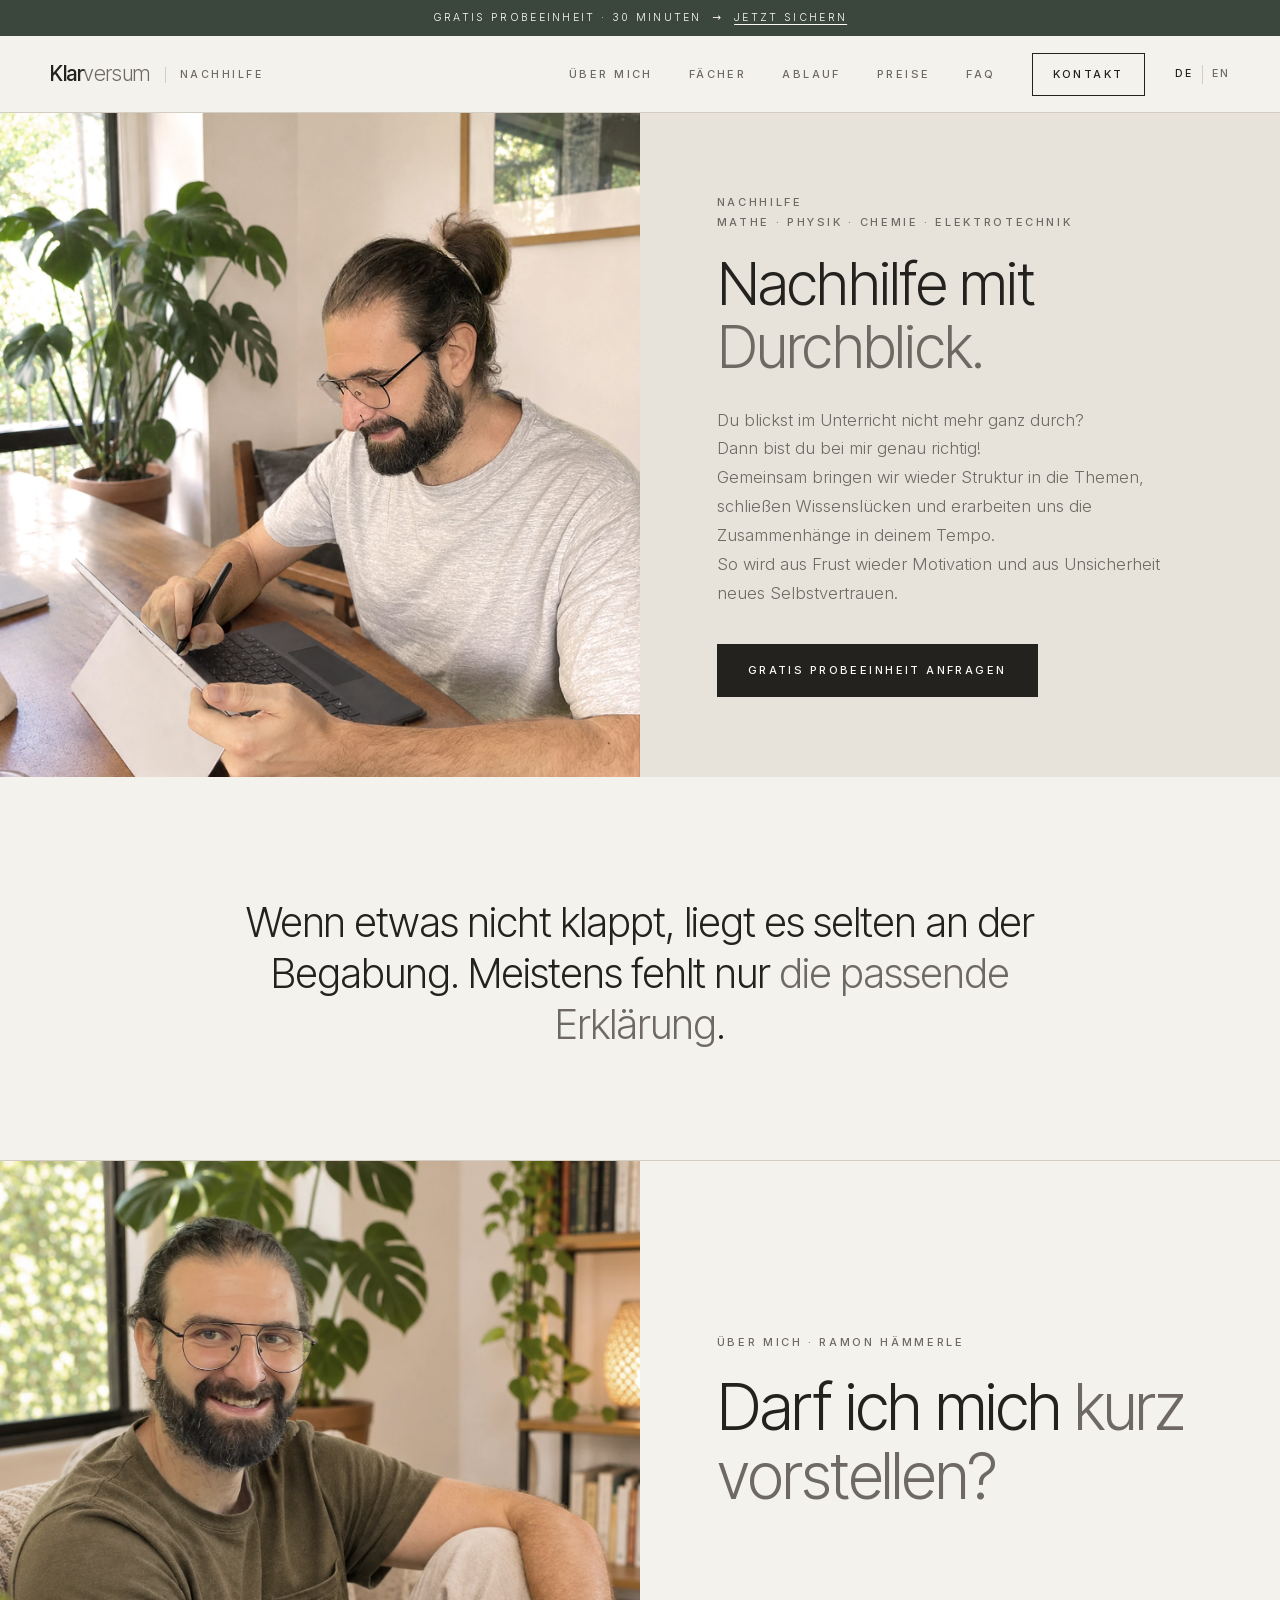
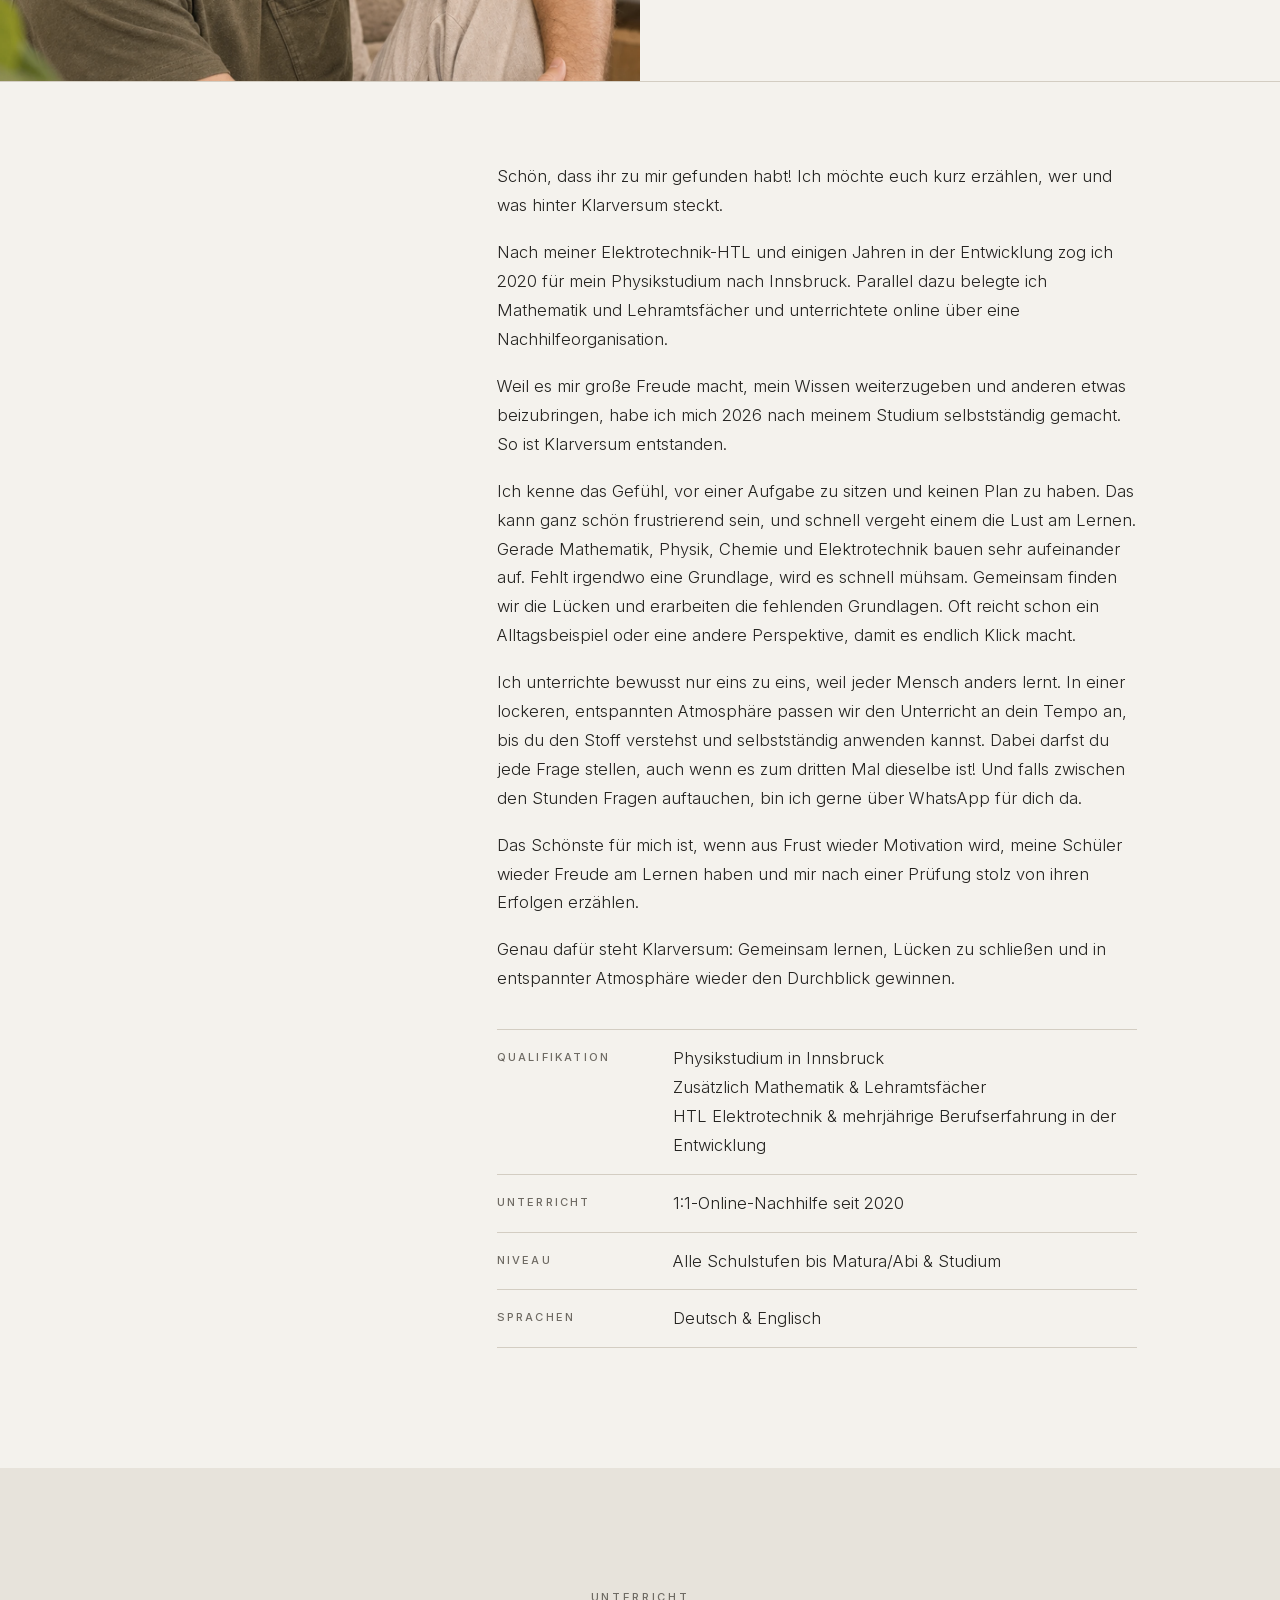
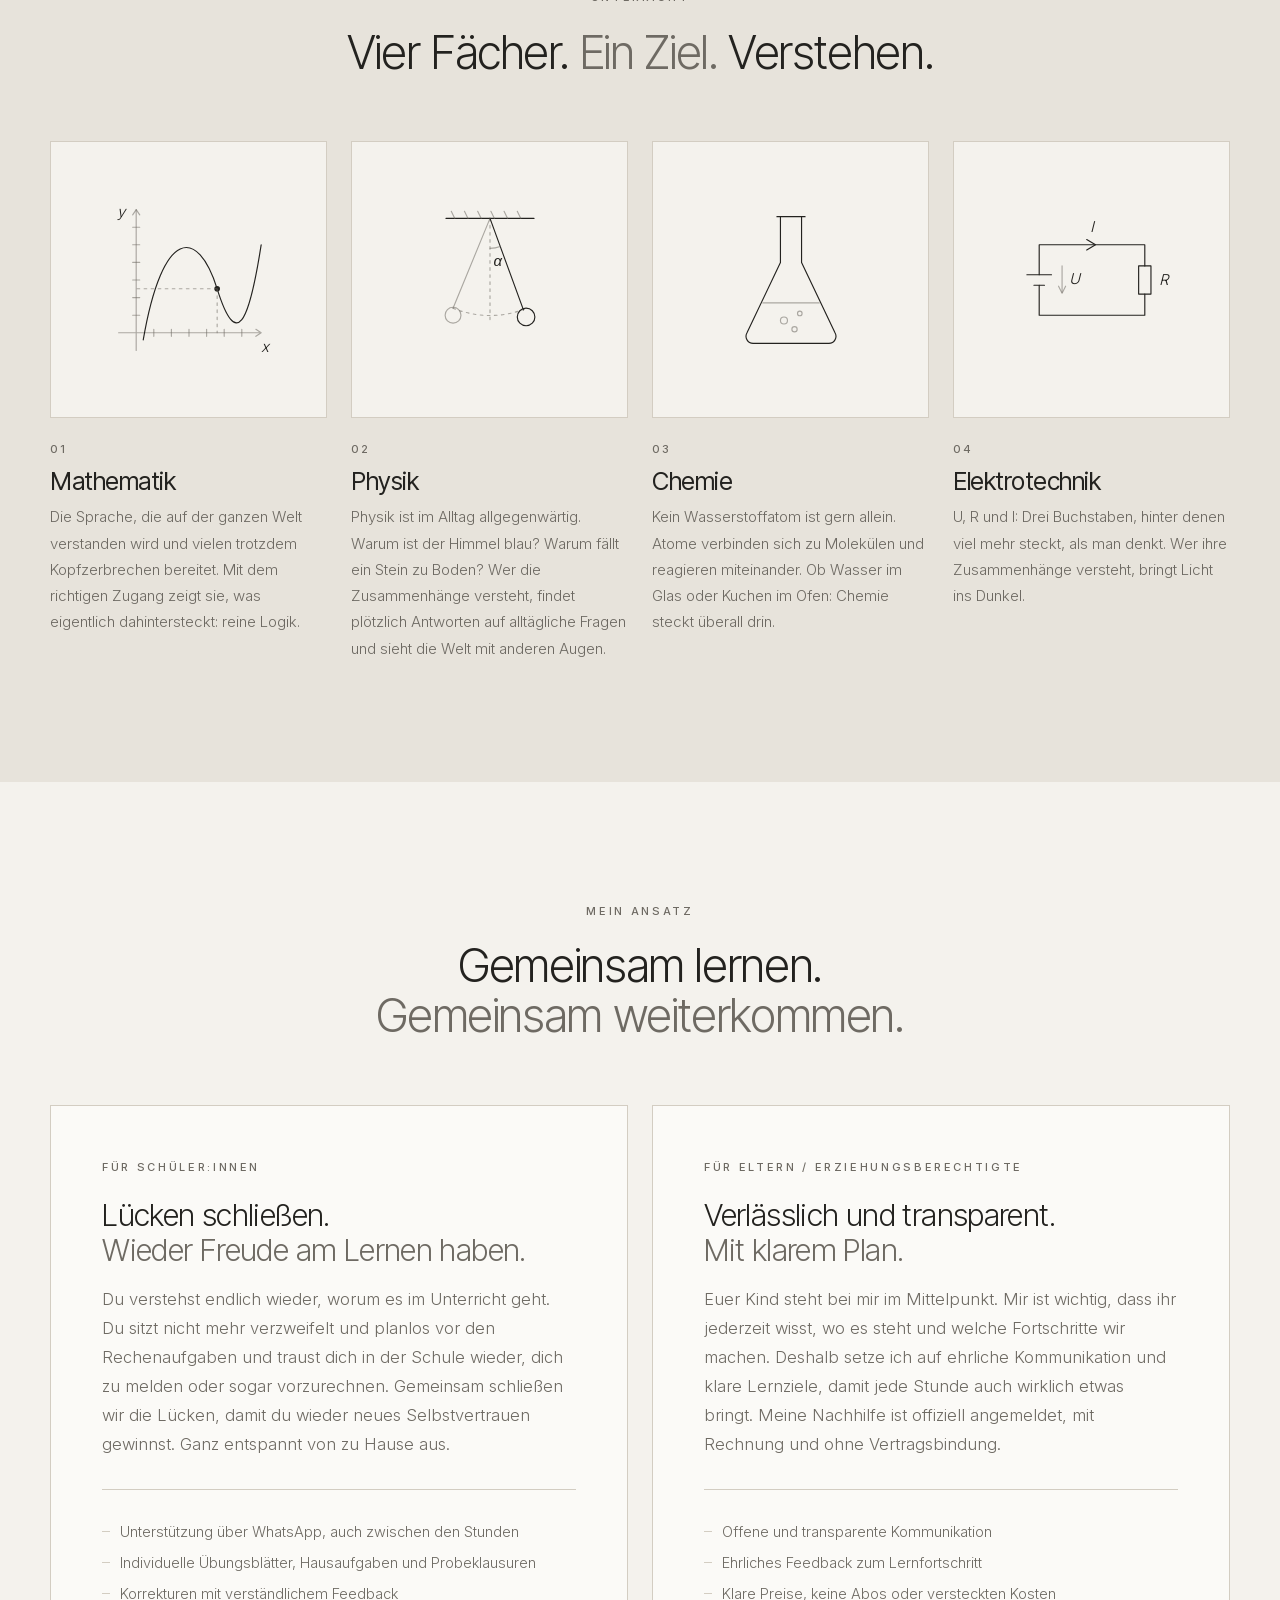
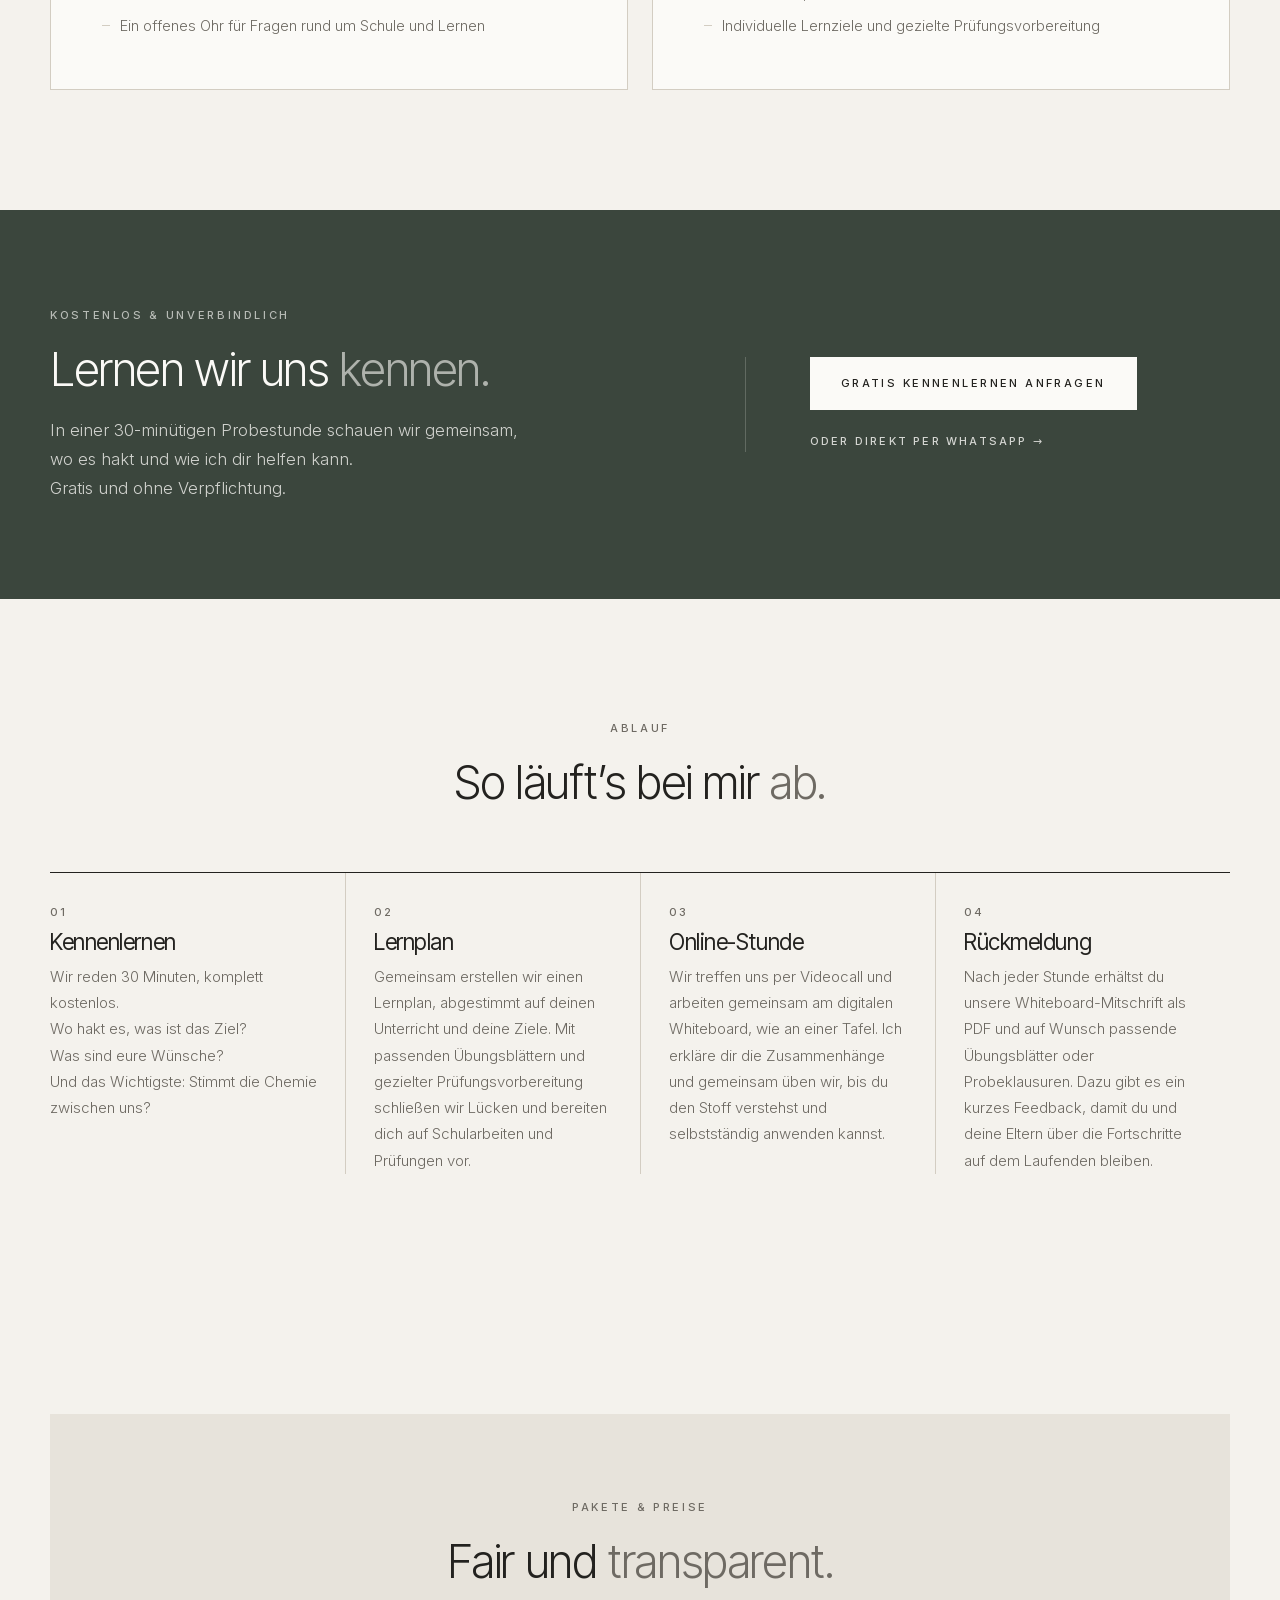
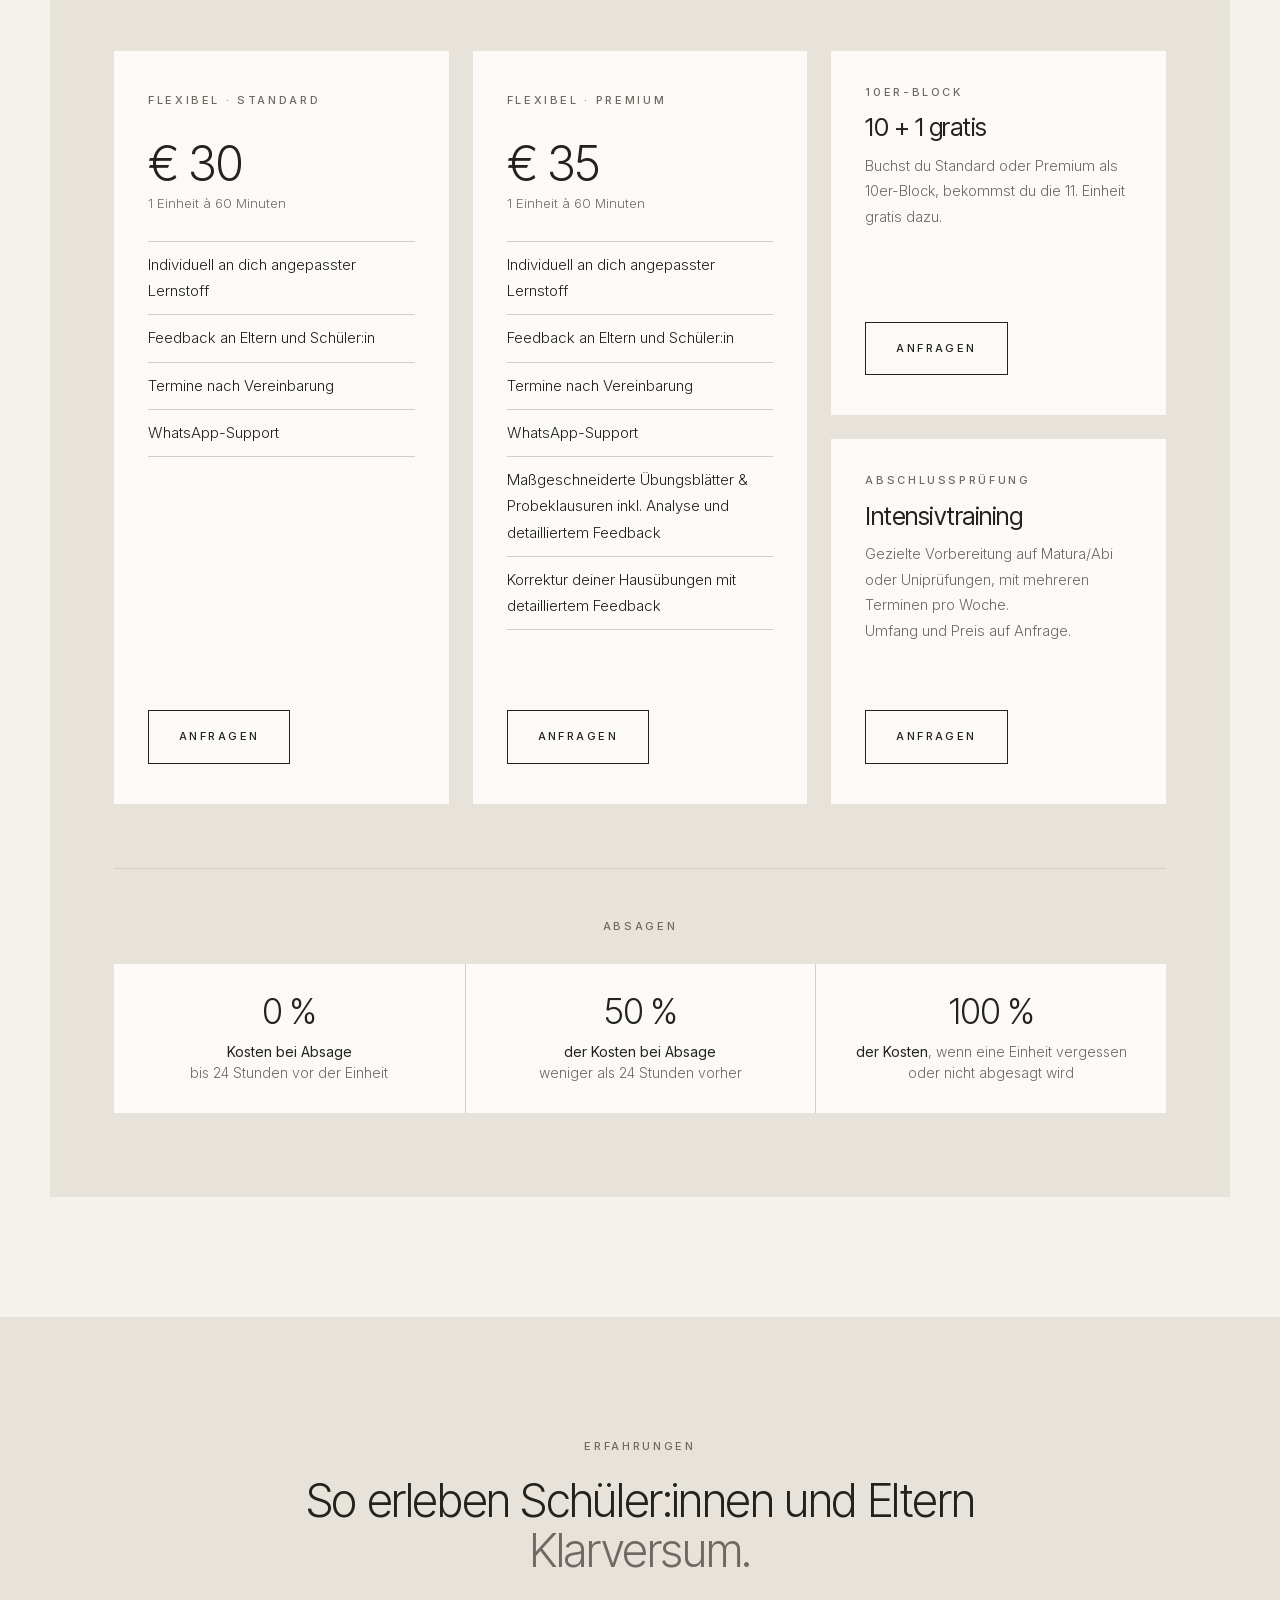
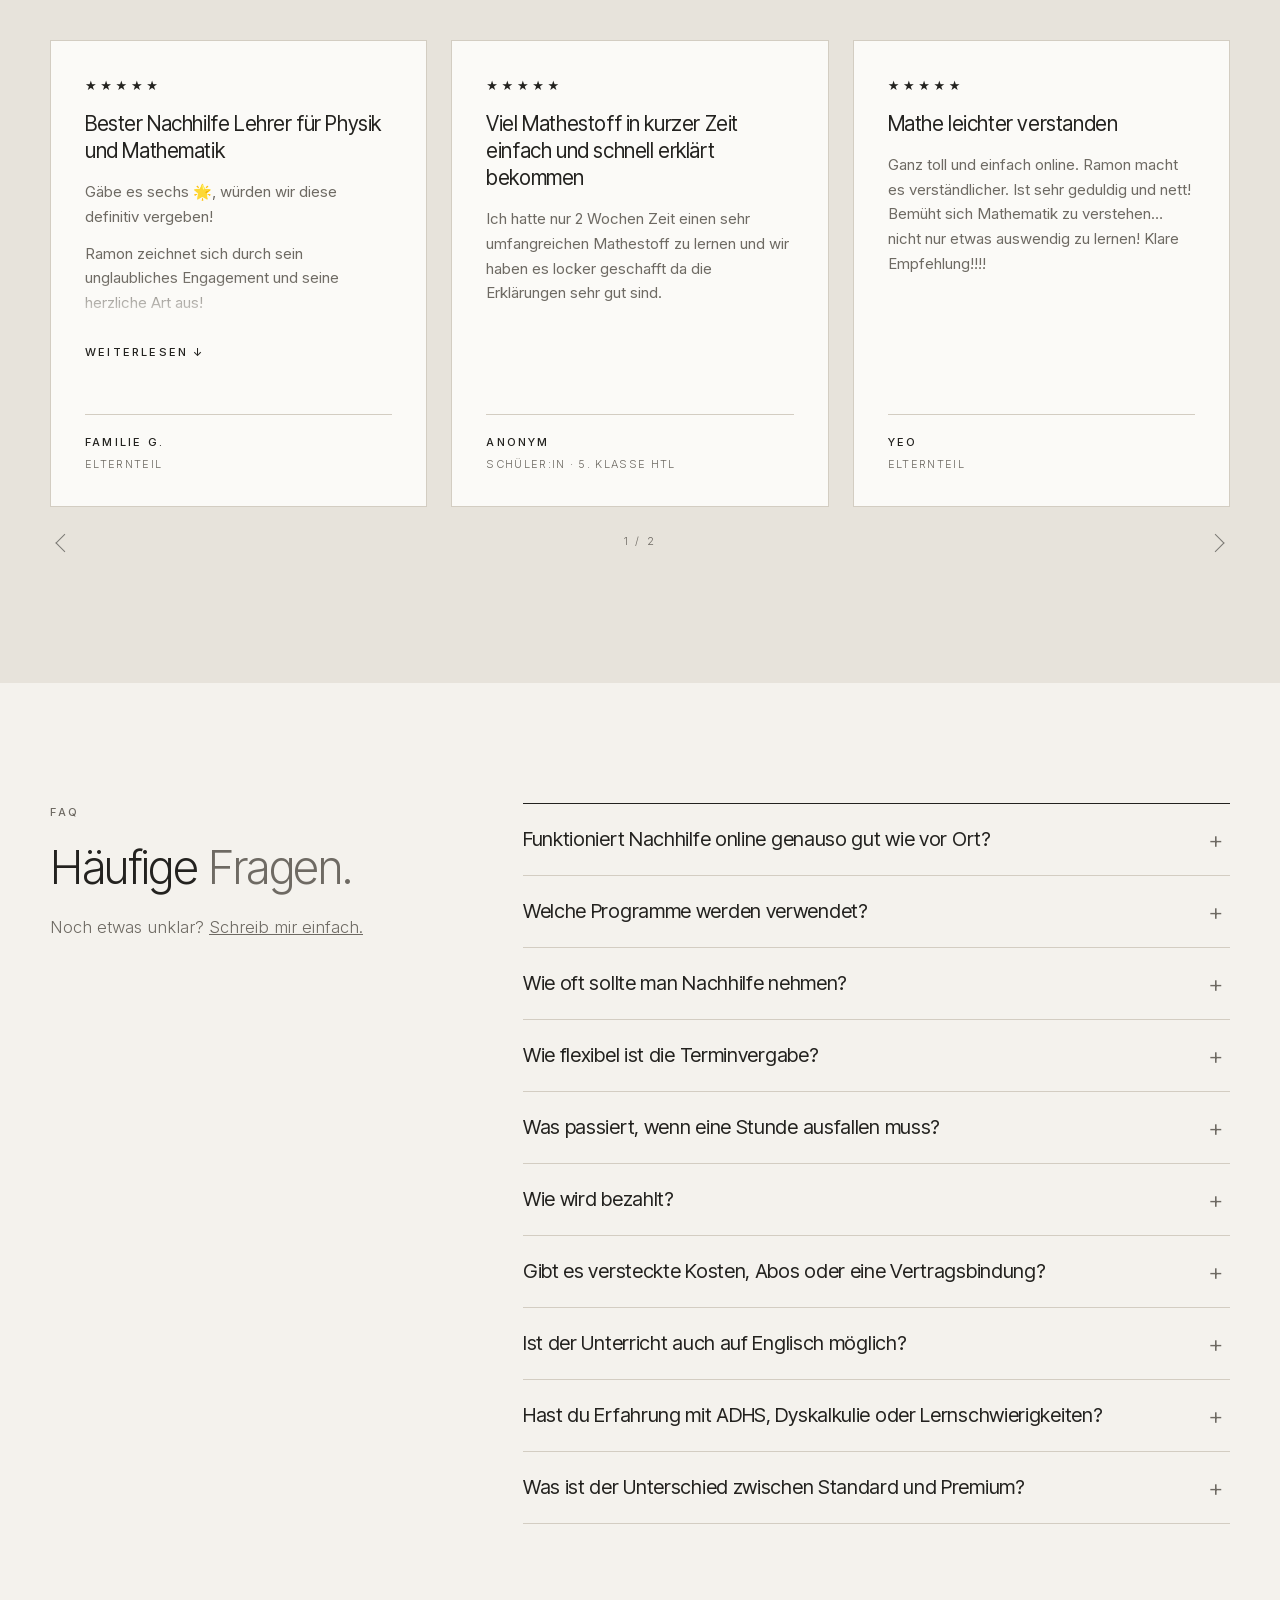
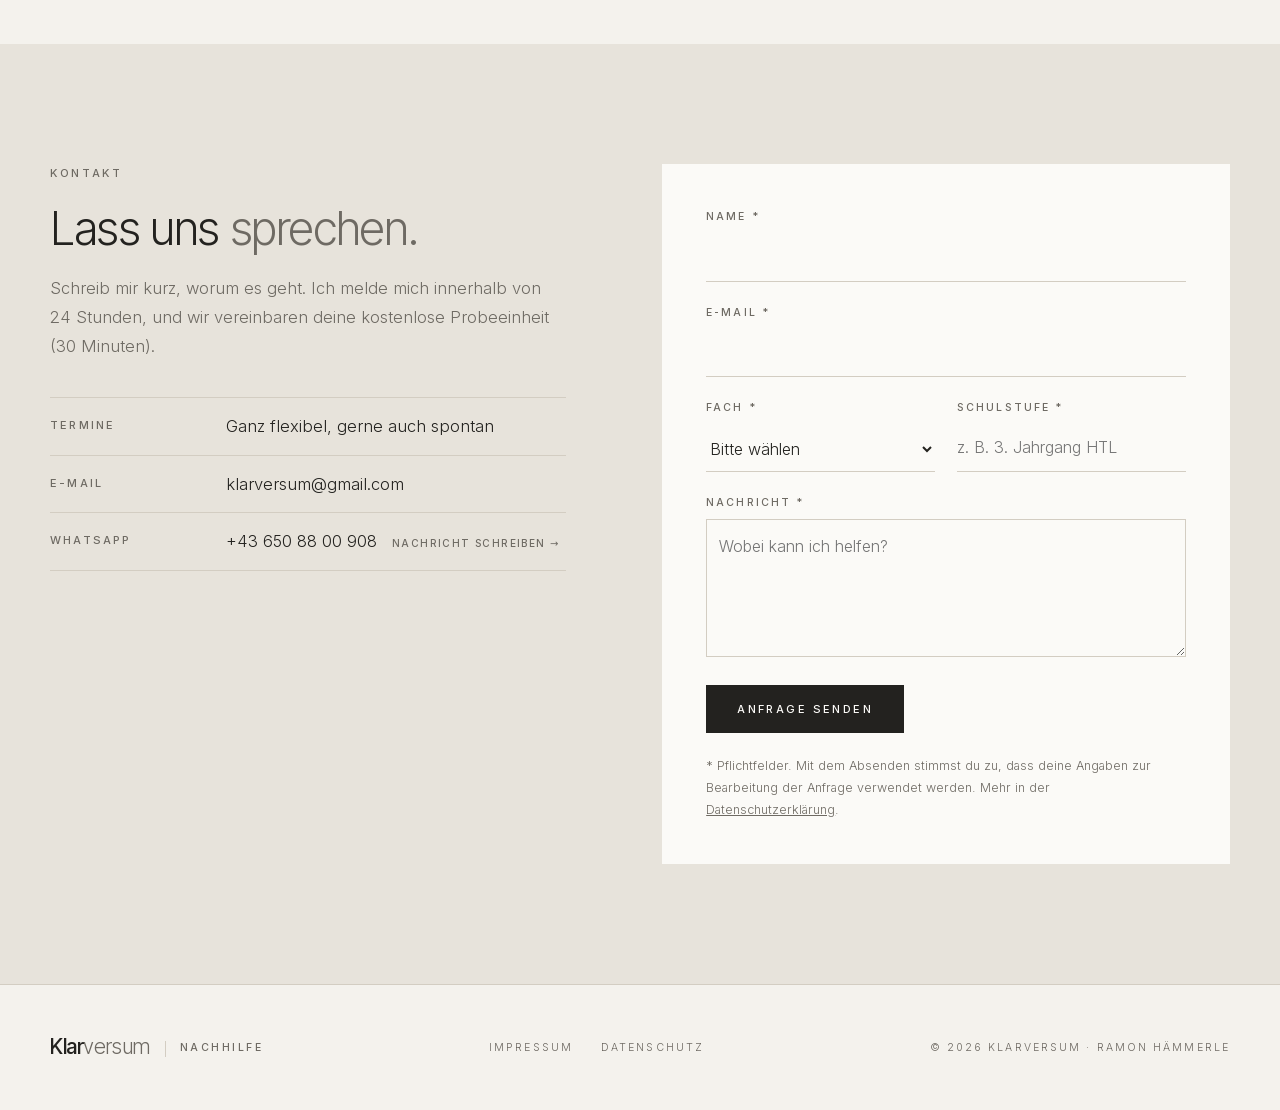
==== index.html @ 36d6b8de "Klarversum Website – erste Veröffentlichung Co-Authored-By: Claude Opus 5.5 <noreply@anthropic.com>" ====
<!doctype html>
<html lang="de">
<head>
<meta charset="utf-8">
<meta name="viewport" content="width=device-width, initial-scale=1">
<title>Klarversum · Nachhilfe mit Ramon Hämmerle</title>
<meta name="description" content="Klarversum – Nachhilfe in Mathematik, Physik, Chemie und Elektrotechnik mit Ramon Hämmerle. Online, auf Deutsch und Englisch. Kostenlose Probeeinheit.">
<link rel="alternate" hreflang="de" href="https://klarversum.at/">
<link rel="alternate" hreflang="en" href="https://klarversum.at/en.html">
<link rel="preload" href="fonts/inter-latin.woff2" as="font" type="font/woff2" crossorigin>
<link rel="stylesheet" href="style.css?v=42">
</head>
<body>


<a href="#kontakt" class="topbar">Gratis Probeeinheit · 30 Minuten &nbsp;→&nbsp; <span>Jetzt sichern</span></a>

<header class="site-header">
  <div class="wrap header-inner">
    <a href="#top" class="logo">Klar<em>versum</em><span class="logo-tag">Nachhilfe</span></a>
    <nav class="nav">
      <a href="#ueber-mich">Über mich</a>
      <a href="#faecher">Fächer</a>
      <a href="#ablauf">Ablauf</a>
      <a href="#preise">Preise</a>
      <a href="#faq">FAQ</a>
      <a href="#kontakt" class="btn btn-outline btn-small">Kontakt</a>
      <div class="lang lang-menu" aria-label="Sprache"><span aria-current="page">Deutsch</span><a href="en.html" hreflang="en" lang="en">English</a></div>
    </nav>
    <div class="lang" aria-label="Sprache"><span aria-current="page">DE</span><a href="en.html" hreflang="en" lang="en">EN</a></div>
    <button class="nav-toggle" aria-label="Menü öffnen" aria-expanded="false"><span></span><span></span></button>
  </div>
</header>

<main id="top">

  <!-- HERO -->
  <section class="hero">
    <div class="hero-inner">
      <figure class="photo hero-photo"><img src="images/ramon-schreibtisch.webp" alt="Ramon Hämmerle bei der Online-Nachhilfe mit Tablet und Stift" width="1500" height="2000" fetchpriority="high"></figure>
      <div class="hero-text">
        <p class="label">Nachhilfe<br>Mathe · Physik · Chemie · Elektrotechnik</p>
        <h1>Nachhilfe mit <em>Durchblick.</em></h1>
        <p class="lead">Du blickst im Unterricht nicht mehr ganz durch?<br>Dann bist du bei mir genau richtig!<br>Gemeinsam bringen wir wieder Struktur in die Themen, schließen Wissenslücken und erarbeiten uns die Zusammenhänge in deinem Tempo.<br>So wird aus Frust wieder Motivation und aus Unsicherheit neues Selbstvertrauen.</p>
        <a href="#kontakt" class="btn">Gratis Probeeinheit anfragen</a>
      </div>
    </div>
  </section>

  <!-- INTRO -->
  <section class="intro">
    <div class="wrap intro-inner">
      <p class="intro-text">Wenn etwas nicht klappt, liegt es selten an der Begabung. Meistens fehlt nur <em>die passende Erklärung</em>.</p>
    </div>
  </section>

  <!-- ÜBER MICH -->
  <section id="ueber-mich" class="about">
    <div class="about-grid">
      <figure class="photo about-photo"><img src="images/ramon-portrait.webp" alt="Porträt von Ramon Hämmerle, lächelnd auf dem Sofa" width="1414" height="2000" loading="lazy"></figure>
      <div class="about-head">
        <p class="label">Über mich · Ramon Hämmerle</p>
        <h2>Darf ich mich <em>kurz vorstellen?</em></h2>
      </div>
    </div>
    <div class="wrap about-body">
      <div class="about-text">
        <p>Schön, dass ihr zu mir gefunden habt! Ich möchte euch kurz erzählen, wer und was hinter Klarversum steckt.</p>
        <p>Nach meiner Elektrotechnik-HTL und einigen Jahren in der Entwicklung zog ich 2020 für mein Physikstudium nach Innsbruck. Parallel dazu belegte ich Mathematik und Lehramtsfächer und unterrichtete online über eine Nachhilfeorganisation.</p>
        <p>Weil es mir große Freude macht, mein Wissen weiterzugeben und anderen etwas beizubringen, habe ich mich 2026 nach meinem Studium selbstständig gemacht. So ist Klarversum entstanden.</p>
        <p>Ich kenne das Gefühl, vor einer Aufgabe zu sitzen und keinen Plan zu haben. Das kann ganz schön frustrierend sein, und schnell vergeht einem die Lust am Lernen. Gerade Mathematik, Physik, Chemie und Elektrotechnik bauen sehr aufeinander auf. Fehlt irgendwo eine Grundlage, wird es schnell mühsam. Gemeinsam finden wir die Lücken und erarbeiten die fehlenden Grundlagen. Oft reicht schon ein Alltagsbeispiel oder eine andere Perspektive, damit es endlich Klick macht.</p>
        <p>Ich unterrichte bewusst nur eins zu eins, weil jeder Mensch anders lernt. In einer lockeren, entspannten Atmosphäre passen wir den Unterricht an dein Tempo an, bis du den Stoff verstehst und selbstständig anwenden kannst. Dabei darfst du jede Frage stellen, auch wenn es zum dritten Mal dieselbe ist! Und falls zwischen den Stunden Fragen auftauchen, bin ich gerne über WhatsApp für dich da.</p>
        <p>Das Schönste für mich ist, wenn aus Frust wieder Motivation wird, meine Schüler wieder Freude am Lernen haben und mir nach einer Prüfung stolz von ihren Erfolgen erzählen.</p>
        <p>Genau dafür steht Klarversum: Gemeinsam lernen, Lücken zu schließen und in entspannter Atmosphäre wieder den Durchblick gewinnen.</p>
        <dl class="facts">
          <div><dt>Qualifikation</dt><dd>Physikstudium in Innsbruck<br>Zusätzlich Mathematik &amp; Lehramtsfächer<br>HTL Elektrotechnik &amp; mehrjährige Berufserfahrung in der Entwicklung</dd></div>
          <div><dt>Unterricht</dt><dd>1:1-Online-Nachhilfe seit 2020</dd></div>
          <div><dt>Niveau</dt><dd>Alle Schulstufen bis Matura/Abi &amp; Studium</dd></div>
          <div><dt>Sprachen</dt><dd>Deutsch &amp; Englisch</dd></div>
        </dl>
      </div>
    </div>
  </section>

  <!-- FÄCHER -->
  <section id="faecher" class="section section-stone">
    <div class="wrap">
      <div class="section-head center">
        <p class="label">Unterricht</p>
        <h2>Vier Fächer. <em>Ein Ziel.</em> Verstehen.</h2>
      </div>
      <div class="m-slider">
<button type="button" class="q-arrow q-prev" aria-label="Zurück" hidden></button>
<div class="subjects m-track">
        <article class="subject">
          <figure class="subject-art" aria-hidden="true">
            <svg viewBox="0 0 200 200">
              <path class="faint" d="M20 160h160M40 20v160"/>
              <path class="faint" d="M60 156v8M80 156v8M100 156v8M120 156v8M140 156v8M160 156v8M36 140h8M36 120h8M36 100h8M36 80h8M36 60h8M36 40h8"/>
              <path d="M48 168C70 40 110 40 132 110S168 150 182 60"/>
              <circle cx="132" cy="110" r="3.2" class="dot"/>
              <path class="faint dash" d="M132 110v50M132 110H40"/>
              <path class="faint" d="M176 156l6 4-6 4M36 26l4-6 4 6"/>
              <text x="182" y="182">x</text>
              <text x="18" y="28">y</text>
            </svg>
          </figure>
          <span class="no">01</span>
          <h3>Mathematik</h3>
          <p>Die Sprache, die auf der ganzen Welt verstanden wird und vielen trotzdem Kopfzerbrechen bereitet. Mit dem richtigen Zugang zeigt sie, was eigentlich dahintersteckt: reine Logik.</p>
        </article>
        <article class="subject">
          <figure class="subject-art" aria-hidden="true">
            <svg viewBox="0 0 200 200">
              <path d="M50 30h100"/>
              <path class="faint" d="M60 30l-4-8M75 30l-4-8M90 30l-4-8M105 30l-4-8M120 30l-4-8M135 30l-4-8"/>
              <path class="faint dash" d="M100 30v120"/>
              <path class="faint dash" d="M58 132a110 110 0 0 0 84 0"/>
              <path class="faint" d="M100 30L58 132"/>
              <circle cx="58" cy="140" r="9" class="faint"/>
              <path d="M100 30l38 104"/>
              <circle cx="141" cy="142" r="10"/>
              <path class="faint" d="M100 64a34 34 0 0 0 11.7 -2.1"/>
              <text x="104" y="84">α</text>
            </svg>
          </figure>
          <span class="no">02</span>
          <h3>Physik</h3>
          <p>Physik ist im Alltag allgegenwärtig. Warum ist der Himmel blau? Warum fällt ein Stein zu Boden? Wer die Zusammenhänge versteht, findet plötzlich Antworten auf alltägliche Fragen und sieht die Welt mit anderen Augen.</p>
        </article>
        <article class="subject">
          <figure class="subject-art" aria-hidden="true">
            <svg viewBox="0 0 200 200">
              <path d="M84 28h32M88 28v52L50 160a8 8 0 0 0 7 12h86a8 8 0 0 0 7-12L112 80V28"/>
              <path class="faint" d="M68 126h64"/>
              <circle cx="92" cy="146" r="4" class="faint"/>
              <circle cx="110" cy="138" r="2.6" class="faint"/>
              <circle cx="104" cy="156" r="3" class="faint"/>
            </svg>
          </figure>
          <span class="no">03</span>
          <h3>Chemie</h3>
          <p>Kein Wasserstoffatom ist gern allein. Atome verbinden sich zu Molekülen und reagieren miteinander. Ob Wasser im Glas oder Kuchen im Ofen: Chemie steckt überall drin.</p>
        </article>
        <article class="subject">
          <figure class="subject-art" aria-hidden="true">
            <svg viewBox="0 0 200 200">
              <path d="M40 60h120v24M160 116v24H40v-34M40 94V60"/>
              <rect x="153" y="84" width="14" height="32"/>
              <path d="M26 94h28M34 106h12"/>
              <path class="faint" d="M66 84v30"/>
              <path class="faint" d="M62 107l4 8 4-8"/>
              <path d="M94 54l10 6-10 6"/>
              <text x="100" y="46" class="mid">I</text>
              <text x="74" y="105">U</text>
              <text x="176" y="106">R</text>
            </svg>
          </figure>
          <span class="no">04</span>
          <h3>Elektrotechnik</h3>
          <p>U, R und I: Drei Buchstaben, hinter denen viel mehr steckt, als man denkt. Wer ihre Zusammenhänge versteht, bringt Licht ins Dunkel.</p>
        </article>
      </div>
<button type="button" class="q-arrow q-next" aria-label="Weiter" hidden></button>
<p class="q-count" aria-hidden="true" hidden></p>
</div>
    </div>
  </section>

<!-- FÜR WEN -->
<section class="section">
  <div class="wrap">
    <div class="section-head center">
      <p class="label">Mein Ansatz</p>
      <h2>Gemeinsam lernen.<br><em>Gemeinsam weiterkommen.</em></h2>
    </div>
    <div class="m-slider">
<button type="button" class="q-arrow q-prev" aria-label="Zurück" hidden></button>
<div class="audience m-track">
      <div class="aud-card">
        <p class="label">Für Schüler:innen</p>
        <h3>Lücken schließen.<br><em>Wieder Freude am Lernen haben.</em></h3>
        <p class="aud-text">Du verstehst endlich wieder, worum es im Unterricht geht. Du sitzt nicht mehr verzweifelt und planlos vor den Rechenaufgaben und traust dich in der Schule wieder, dich zu melden oder sogar vorzurechnen. Gemeinsam schließen wir die Lücken, damit du wieder neues Selbstvertrauen gewinnst. Ganz entspannt von zu Hause aus.</p>
        <ul class="aud-list">
          <li>Unterstützung über WhatsApp, auch zwischen den Stunden</li>
          <li>Individuelle Übungsblätter, Hausaufgaben und Probeklausuren</li>
          <li>Korrekturen mit verständlichem Feedback</li>
          <li>Ein offenes Ohr für Fragen rund um Schule und Lernen</li>
        </ul>
      </div>
      <div class="aud-card">
        <p class="label">Für Eltern / Erziehungsberechtigte</p>
        <h3>Verlässlich und transparent.<br><em>Mit klarem Plan.</em></h3>
        <p class="aud-text">Euer Kind steht bei mir im Mittelpunkt. Mir ist wichtig, dass ihr jederzeit wisst, wo es steht und welche Fortschritte wir machen. Deshalb setze ich auf ehrliche Kommunikation und klare Lernziele, damit jede Stunde auch wirklich etwas bringt. Meine Nachhilfe ist offiziell angemeldet, mit Rechnung und ohne Vertragsbindung.</p>
        <ul class="aud-list">
          <li>Offene und transparente Kommunikation</li>
          <li>Ehrliches Feedback zum Lernfortschritt</li>
          <li>Klare Preise, keine Abos oder versteckten Kosten</li>
          <li>Individuelle Lernziele und gezielte Prüfungsvorbereitung</li>
        </ul>
      </div>
    </div>
<button type="button" class="q-arrow q-next" aria-label="Weiter" hidden></button>
<p class="q-count" aria-hidden="true" hidden></p>
</div>
  </div>
</section>

<!-- KENNENLERNEN -->
<section class="cta-band">
  <div class="wrap cta-inner">
    <div class="cta-text">
      <p class="label">Kostenlos &amp; unverbindlich</p>
      <h2>Lernen wir uns <em>kennen.</em></h2>
      <p>In einer 30-minütigen Probestunde schauen wir gemeinsam, wo es hakt und wie ich dir helfen kann.<br>Gratis und ohne Verpflichtung.</p>
    </div>
    <div class="cta-actions">
      <a href="#kontakt" class="btn btn-light">Gratis Kennenlernen anfragen</a>
      <a href="https://wa.me/436508800908?text=Hallo%20Ramon%2C%20ich%20interessiere%20mich%20f%C3%BCr%20Nachhilfe." class="cta-wa" target="_blank" rel="noopener">oder direkt per WhatsApp →</a>
    </div>
  </div>
</section>

  <!-- ABLAUF -->
  <section id="ablauf" class="section">
    <div class="wrap">
      <div class="section-head center">
        <p class="label">Ablauf</p>
        <h2>So läuft’s bei mir <em>ab.</em></h2>
      </div>
      <div class="m-slider">
<button type="button" class="q-arrow q-prev" aria-label="Zurück" hidden></button>
<ol class="steps m-track">
        <li>
          <span class="no">01</span>
          <h3>Kennenlernen</h3>
          <p>Wir reden 30 Minuten, komplett kostenlos.<br>Wo hakt es, was ist das Ziel?<br>Was sind eure Wünsche?<br>Und das Wichtigste: Stimmt die Chemie zwischen uns?</p>
        </li>
        <li>
          <span class="no">02</span>
          <h3>Lernplan</h3>
          <p>Gemeinsam erstellen wir einen Lernplan, abgestimmt auf deinen Unterricht und deine Ziele. Mit passenden Übungsblättern und gezielter Prüfungsvorbereitung schließen wir Lücken und bereiten dich auf Schularbeiten und Prüfungen vor.</p>
        </li>
        <li>
          <span class="no">03</span>
          <h3>Online-Stunde</h3>
          <p>Wir treffen uns per Videocall und arbeiten gemeinsam am digitalen Whiteboard, wie an einer Tafel. Ich erkläre dir die Zusammenhänge und gemeinsam üben wir, bis du den Stoff verstehst und selbstständig anwenden kannst.</p>
        </li>
        <li>
          <span class="no">04</span>
          <h3>Rückmeldung</h3>
          <p>Nach jeder Stunde erhältst du unsere Whiteboard-Mitschrift als PDF und auf Wunsch passende Übungsblätter oder Probeklausuren. Dazu gibt es ein kurzes Feedback, damit du und deine Eltern über die Fortschritte auf dem Laufenden bleiben.</p>
        </li>
      </ol>
<button type="button" class="q-arrow q-next" aria-label="Weiter" hidden></button>
<p class="q-count" aria-hidden="true" hidden></p>
</div>
    </div>
  </section>

  <!-- PRÜFUNGSVORBEREITUNG – vorerst ausgeblendet, wird später ausgearbeitet
  <section class="feature">
    <div class="feature-inner">
      <div class="feature-text">
        <p class="label">Prüfungsvorbereitung</p>
        <h2>Ruhig in die <em>Prüfung</em> gehen.</h2>
        <p>Ob Matura, Schularbeit, Uni- oder Nachprüfung: Wir machen einen klaren Plan für die letzten Wochen. Dazu Übungsblätter und Probeprüfungen unter echten Bedingungen, die wir danach gemeinsam durchgehen. So weißt du am Tag X: Ich kann das.</p>
        <a href="#preise" class="btn btn-outline">Zum Intensiv-Paket</a>
      </div>
      <figure class="photo feature-photo"><img src="images/ramon-notizen-gross.jpg" alt="Ramons Hand schreibt mit dem Stift eine Formel zur partiellen Integration auf dem Tablet" width="2000" height="1414" loading="lazy"></figure>
    </div>
  </section>
  -->

  <!-- PREISE -->
  <section id="preise" class="section">
    <div class="wrap">
      <div class="pricing-box">
        <div class="section-head center">
          <p class="label">Pakete &amp; Preise</p>
          <h2>Fair und <em>transparent.</em></h2>
        </div>
<div class="m-slider">
<button type="button" class="q-arrow q-prev" aria-label="Zurück" hidden></button>
<div class="pricing m-track">
  <article class="price-card">
    <p class="label">Flexibel · Standard</p>
    <p class="price">€ 30</p>
    <p class="per">1 Einheit à 60 Minuten</p>
    <ul>
      <li>Individuell an dich angepasster Lernstoff</li>
      <li>Feedback an Eltern und Schüler:in</li>
      <li>Termine nach Vereinbarung</li>
      <li>WhatsApp-Support</li>
    </ul>
    <a href="#kontakt" class="btn btn-outline">Anfragen</a>
  </article>
  <article class="price-card">
    <p class="label">Flexibel · Premium</p>
    <p class="price">€ 35</p>
    <p class="per">1 Einheit à 60 Minuten</p>
    <ul>
      <li>Individuell an dich angepasster Lernstoff</li>
      <li>Feedback an Eltern und Schüler:in</li>
      <li>Termine nach Vereinbarung</li>
      <li>WhatsApp-Support</li>
      <li>Maßgeschneiderte Übungsblätter &amp; Probeklausuren inkl. Analyse und detailliertem Feedback</li>
      <li>Korrektur deiner Hausübungen mit detailliertem Feedback</li>
    </ul>
    <a href="#kontakt" class="btn btn-outline">Anfragen</a>
  </article>
  <div class="price-stack">
    <article class="price-card small">
      <p class="label">10er-Block</p>
      <h3>10 + 1 gratis</h3>
      <p>Buchst du Standard oder Premium als 10er-Block, bekommst du die 11. Einheit gratis dazu.</p>
      <a href="#kontakt" class="btn btn-outline">Anfragen</a>
    </article>
    <article class="price-card small">
      <p class="label">Abschlussprüfung</p>
      <h3>Intensivtraining</h3>
      <p>Gezielte Vorbereitung auf Matura/Abi oder Uniprüfungen, mit mehreren Terminen pro Woche.<br>Umfang und Preis auf Anfrage.</p>
      <a href="#kontakt" class="btn btn-outline">Anfragen</a>
    </article>
  </div>
</div>
<button type="button" class="q-arrow q-next" aria-label="Weiter" hidden></button>
<p class="q-count" aria-hidden="true" hidden></p>
</div>

        <div class="terms">
          <p class="label center">Absagen</p>
  <dl class="terms-grid">
    <div><dt>0 %</dt><dd><strong>Kosten bei Absage</strong><br>bis 24 Stunden vor der Einheit</dd></div>
    <div><dt>50 %</dt><dd><strong>der Kosten bei Absage</strong><br>weniger als 24 Stunden vorher</dd></div>
    <div><dt>100 %</dt><dd><strong>der Kosten</strong>, wenn eine Einheit vergessen oder nicht abgesagt wird</dd></div>
  </dl>
        </div>
      </div>
    </div>
  </section>

  <!-- STIMMEN -->
  <section id="stimmen" class="section section-stone">
    <div class="wrap">
      <div class="section-head center">
        <p class="label">Erfahrungen</p>
        <h2>So erleben Schüler:innen und Eltern <em>Klarversum.</em></h2>
      </div>
      <!-- BEWERTUNGEN START (wird von .bewertungen.rb erzeugt) -->
      <div class="quotes-slider" data-interval="7000">
      <button type="button" class="q-arrow q-prev" aria-label="Vorherige Bewertung" hidden></button>
      <div class="quotes" tabindex="-1">
      <figure class="quote">
        <p class="stars" role="img" aria-label="5 von 5 Sternen">★★★★★</p>
        <h3 class="quote-title">Bester Nachhilfe Lehrer für Physik und Mathematik</h3>
        <blockquote class="quote-body">
            <p>Gäbe es sechs 🌟, würden wir diese definitiv vergeben!</p>
            <p>Ramon zeichnet sich durch sein unglaubliches Engagement und seine herzliche Art aus!</p>
            <p>Wir hatten in der Vergangenheit schon Nachhilfe bei anderen Lehrern online gehabt, doch Ramon ist für uns wie ein Sechser im Lotto! Er hat einen sehr guten Draht zu unserem Sohn entwickelt, was für uns die halbe Miete ist. Er erklärt sehr geduldig und ist immer sehr gut auf die Nachhilfe Stunde vorbereitet. Was wir tatsächlich als einzigartig bei Ramon erleben, ist die regelmäßige Rückmeldung bei uns Eltern. Wir sind unglaublich froh und dankbar, dass wir hier einen so engagierten Nachhilfelehrer haben! Wir können Ramon zu 100 % weiterempfehlen.</p>
        </blockquote>
        <button type="button" class="quote-more" hidden>Weiterlesen</button>
        <figcaption>Familie G. <span>Elternteil</span></figcaption>
      </figure>
      <figure class="quote">
        <p class="stars" role="img" aria-label="5 von 5 Sternen">★★★★★</p>
        <h3 class="quote-title">Viel Mathestoff in kurzer Zeit einfach und schnell erklärt bekommen</h3>
        <blockquote class="quote-body">
            <p>Ich hatte nur 2 Wochen Zeit einen sehr umfangreichen Mathestoff zu lernen und wir haben es locker geschafft da die Erklärungen sehr gut sind.</p>
        </blockquote>
        <button type="button" class="quote-more" hidden>Weiterlesen</button>
        <figcaption>Anonym <span>Schüler:in · 5. Klasse HTL</span></figcaption>
      </figure>
      <figure class="quote">
        <p class="stars" role="img" aria-label="5 von 5 Sternen">★★★★★</p>
        <h3 class="quote-title">Mathe leichter verstanden</h3>
        <blockquote class="quote-body">
            <p>Ganz toll und einfach online. Ramon macht es verständlicher. Ist sehr geduldig und nett! Bemüht sich Mathematik zu verstehen… nicht nur etwas auswendig zu lernen! Klare Empfehlung!!!!</p>
        </blockquote>
        <button type="button" class="quote-more" hidden>Weiterlesen</button>
        <figcaption>YEO <span>Elternteil</span></figcaption>
      </figure>
      <figure class="quote">
        <p class="stars" role="img" aria-label="5 von 5 Sternen">★★★★★</p>
        <h3 class="quote-title">Meine Tochter hat sich in Mathe verbessert, und kann jetzt Mathe besser verstehen.</h3>
        <blockquote class="quote-body">
            <p>Ich möchte Ramon als Mathe-Nachhilfelehrer wirklich sehr empfehlen!</p>
            <p>Meine Tochter hatte schon immer Schwierigkeiten in Mathematik und hat außerdem Dyskalkulie. Schon nach wenigen Stunden mit Ramon haben sich ihre Noten verbessert, aber vor allem ist ihr Selbstvertrauen deutlich gewachsen.</p>
            <p>Ramon erklärt alles sehr verständlich, ist unglaublich motivierend und geduldig und unterstützt sie wirklich toll. Besonders schätze ich auch, dass er mich als Mutter regelmäßig über ihre Fortschritte informiert.</p>
            <p>Vielen Dank, Ramon! Wir sind wirklich sehr zufrieden und können ihn nur weiterempfehlen!</p>
        </blockquote>
        <button type="button" class="quote-more" hidden>Weiterlesen</button>
        <figcaption>Tali <span>Elternteil</span></figcaption>
      </figure>
      </div>
      <button type="button" class="q-arrow q-next" aria-label="Nächste Bewertung" hidden></button>
      <p class="q-count" aria-hidden="true" hidden></p>
    </div>
      <!-- BEWERTUNGEN ENDE -->
    </div>
  </section>

  <!-- FAQ -->
  <section id="faq" class="section">
    <div class="wrap faq">
      <div class="faq-head">
        <p class="label">FAQ</p>
        <h2>Häufige <em>Fragen.</em></h2>
        <p>Noch etwas unklar? <a href="#kontakt">Schreib mir einfach.</a></p>
      </div>
      <div class="faq-list">
        <details>
          <summary>Funktioniert Nachhilfe online genauso gut wie vor Ort?</summary>
          <p>Tatsächlich habe ich die Erfahrung gemacht, dass Online-Nachhilfe oft sogar besser funktioniert! 😊 Natürlich hängt das auch vom Lerntyp ab. Am digitalen Whiteboard arbeiten wir gemeinsam so, als würden wir direkt vor einer Tafel stehen. Außerdem sparst du dir die An- und Abreise und kannst die gewonnene Zeit zum Üben oder Wiederholen nutzen.</p>
        </details>
        <details>
          <summary>Welche Programme werden verwendet?</summary>
          <p>Wir treffen uns über Google Meet. Dafür brauchst du kein eigenes Konto und am Computer auch keine zusätzliche Software. Den Link schicke ich dir vor der Stunde per WhatsApp oder E-Mail. Wir arbeiten gemeinsam am digitalen Whiteboard über OneNote. Nach jeder Stunde erhältst du unsere Mitschrift als PDF, damit du alles jederzeit nachlesen und zum Lernen verwenden kannst.</p>
        </details>
        <details>
          <summary>Wie oft sollte man Nachhilfe nehmen?</summary>
          <p>Das hängt natürlich davon ab, wie viel Stoff wir aufarbeiten müssen. Grundsätzlich empfehle ich eine Stunde pro Woche, um Wissenslücken zu schließen und beim aktuellen Stoff dranzubleiben. So bleibt das Gelernte besser hängen und wir vermeiden unnötigen Stress vor Prüfungen. Bei Bedarf können wir die Stunden vor Schularbeiten oder Prüfungen natürlich aufstocken.</p>
        </details>
        <details>
          <summary>Wie flexibel ist die Terminvergabe?</summary>
          <p>Sehr flexibel! Da ich selbstständig arbeite, bin ich an keine festen Zeiten gebunden. Besonders bewährt hat sich das Wochenende: Da ist keine Schule, alle sind entspannter und der Kopf ist frei. Unter der Woche, nach einem langen Schultag, ist die Konzentration oft schon aufgebraucht. Am Ende entscheidet ihr. Schreibt mir einfach jederzeit, wir finden immer eine passende Lösung.</p>
        </details>
        <details>
          <summary>Was passiert, wenn eine Stunde ausfallen muss?</summary>
          <p>Kein Problem, das kann passieren! Bis 24 Stunden vorher kannst du kostenlos absagen oder verschieben. Bei kurzfristigeren Absagen verrechne ich 50 % der Kosten, bei nicht abgesagten oder vergessenen Stunden 100 %. Bei unvorhersehbaren Ereignissen oder Krankheit finden wir natürlich eine individuelle Lösung.</p>
        </details>
        <details>
          <summary>Wie wird bezahlt?</summary>
          <p>Du erhältst eine offizielle Rechnung per E-Mail und auf Wunsch auch über WhatsApp. Darin sind alle Nachhilfestunden übersichtlich aufgelistet. Den Betrag kannst du ganz einfach auf das angegebene Konto überweisen.</p>
        </details>
        <details>
          <summary>Gibt es versteckte Kosten, Abos oder eine Vertragsbindung?</summary>
          <p>Nein! Bei mir gibt es keine versteckten Kosten, Abos oder Vertragsbindungen. Alle Preise und Leistungen sind transparent aufgelistet. Auch für den WhatsApp-Support oder kurze Fragen zwischen den Stunden entstehen keine zusätzlichen Kosten.</p>
        </details>
        <details>
          <summary>Ist der Unterricht auch auf Englisch möglich?</summary>
          <p>Ja, sehr gerne. Ich unterrichte auf Deutsch und auf Englisch.</p>
        </details>
        <details>
          <summary>Hast du Erfahrung mit ADHS, Dyskalkulie oder Lernschwierigkeiten?</summary>
          <p>Ja, ich habe bereits viel Erfahrung im Umgang mit unterschiedlichen Lernschwierigkeiten, insbesondere ADHS und Dyskalkulie. Bei Lernschwierigkeiten passe ich das Lerntempo, die Erklärungen und den Aufbau der Stunden individuell an. Mir ist wichtig, gemeinsam einen Lernweg zu finden, der für dich funktioniert.</p>
        </details>
        <details>
          <summary>Was ist der Unterschied zwischen Standard und Premium?</summary>
          <p>Beide Pakete beinhalten individuellen 1:1-Unterricht und WhatsApp-Support zwischen den Stunden.</p>
          <p>Im Premium-Paket erstelle ich zusätzlich individuelle Übungsblätter mit Kontrollfragen und Probeklausuren, die genau auf deinen Lernstand abgestimmt sind. So können wir dein Wissen überprüfen, festigen, mögliche Schwächen erkennen und gezielt daran arbeiten, damit du gut auf Prüfungen vorbereitet bist. Deine Lösungen korrigiere ich und gebe dir ausführliches Feedback.</p>
          <p>Außerdem kannst du mir jederzeit eigene Aufgaben, Hausaufgaben oder bereits geschriebene Klausuren zur Korrektur schicken. Du bekommst dazu detaillierte Rückmeldungen und bei Bedarf besprechen wir die Schwierigkeiten gemeinsam in der nächsten Stunde.</p>
        </details>
      </div>
    </div>
  </section>

  <!-- KONTAKT -->
  <section id="kontakt" class="section section-stone">
    <div class="wrap contact">
      <div class="contact-text">
        <p class="label">Kontakt</p>
        <h2>Lass uns <em>sprechen.</em></h2>
        <p>Schreib mir kurz, worum es geht. Ich melde mich innerhalb von 24 Stunden, und wir vereinbaren deine kostenlose Probeeinheit (30 Minuten).</p>
        <dl class="facts">
          <div><dt>Termine</dt><dd>Ganz flexibel, gerne auch spontan</dd></div>
          <div><dt>E-Mail</dt><dd><a href="mailto:klarversum@gmail.com">klarversum@gmail.com</a></dd></div>
          <div><dt>WhatsApp</dt><dd>
            <a href="https://wa.me/436508800908">+43 650 88 00 908</a>
            <a class="wa-link" href="https://wa.me/436508800908?text=Hallo%20Ramon%2C%20ich%20interessiere%20mich%20f%C3%BCr%20Nachhilfe." target="_blank" rel="noopener">Nachricht schreiben →</a>
          </dd></div>
        </dl>
      </div>
      <form class="contact-form" id="contact-form">
        <input type="checkbox" name="botcheck" class="hp" tabindex="-1" autocomplete="off">
        <label>Name *
          <input type="text" name="name" required autocomplete="name">
        </label>
        <label>E-Mail *
          <input type="email" name="email" required autocomplete="email">
        </label>
        <div class="row">
          <label>Fach *
            <select name="fach" required>
              <option value="" selected disabled>Bitte wählen</option>
              <option>Mathematik</option>
              <option>Physik</option>
              <option>Chemie</option>
              <option>Elektrotechnik</option>
              <option>Mehrere Fächer</option>
              <option>Prüfungsvorbereitung</option>
            </select>
          </label>
          <label>Schulstufe *
            <input type="text" name="stufe" required placeholder="z. B. 3. Jahrgang HTL">
          </label>
        </div>
        <label>Nachricht *
          <textarea name="nachricht" rows="4" required placeholder="Wobei kann ich helfen?"></textarea>
        </label>
        <button type="submit" class="btn">Anfrage senden</button>
        <p class="form-status" id="form-status" role="status"></p>
        <p class="form-hint">* Pflichtfelder. Mit dem Absenden stimmst du zu, dass deine Angaben zur Bearbeitung der Anfrage verwendet werden. Mehr in der <a href="datenschutz.html">Datenschutzerklärung</a>.</p>
      </form>
    </div>
  </section>

</main>

<footer class="site-footer">
  <div class="wrap footer-inner">
    <a href="#top" class="logo">Klar<em>versum</em><span class="logo-tag">Nachhilfe</span></a>
    <nav><a href="impressum.html">Impressum</a><a href="datenschutz.html">Datenschutz</a></nav>
    <span class="copy">© 2026 Klarversum · Ramon Hämmerle</span>
  </div>
</footer>

<script>
  const toggle = document.querySelector('.nav-toggle');
  const nav = document.querySelector('.nav');
  toggle.addEventListener('click', () => {
    const open = nav.classList.toggle('open');
    toggle.classList.toggle('open', open);
    toggle.setAttribute('aria-expanded', open);
  });
  nav.querySelectorAll('a').forEach(a => a.addEventListener('click', () => {
    nav.classList.remove('open');
    toggle.classList.remove('open');
    toggle.setAttribute('aria-expanded', false);
  }));

  // Am Handy: Fächer, Ansatz, Ablauf und Pakete als Slider (Wischen oder Pfeile)
  document.querySelectorAll('.m-slider').forEach(box => {
    const track = box.querySelector('.m-track'), items = [...track.children];
    const prev = box.querySelector('.q-prev'), next = box.querySelector('.q-next'), count = box.querySelector('.q-count');
    const step = () => items[1] ? items[1].offsetLeft - items[0].offsetLeft : track.clientWidth;
    const index = () => Math.round(track.scrollLeft / step());
    const active = () => track.scrollWidth > track.clientWidth + 4;
    const go = i => track.scrollTo({ left: Math.max(0, Math.min(items.length - 1, i)) * step(), behavior: 'smooth' });
    const update = () => {
      const on = active();
      box.classList.toggle('active', on);
      prev.hidden = next.hidden = count.hidden = !on;
      if (on) count.textContent = (index() + 1) + ' / ' + items.length;
    };
    prev.addEventListener('click', () => go(index() - 1));
    next.addEventListener('click', () => go(index() + 1));
    track.addEventListener('scroll', update, { passive: true });
    window.addEventListener('resize', update);
    update();
  });

  // FAQ: Wird eine Frage aufgeklappt, schließen sich die anderen.
  const faqs = document.querySelectorAll('details');
  faqs.forEach(d => d.addEventListener('toggle', () => {
    if (d.open) faqs.forEach(o => { if (o !== d) o.open = false; });
  }));

  // Kontaktformular → E-Mail an klarversum@gmail.com über Web3Forms.
  // Solange noch kein Zugangsschlüssel eingetragen ist, öffnet sich stattdessen das E-Mail-Programm.
  const FORM_KEY = '039d34dc-af20-40a5-b442-c0023825596a'; // Web3Forms
  const form = document.getElementById('contact-form');
  const status = document.getElementById('form-status');
  form.addEventListener('submit', async e => {
    e.preventDefault();
    const f = new FormData(form);
    if (f.get('botcheck')) return;
    const text = `Name: ${f.get('name')}\nE-Mail: ${f.get('email')}\nFach: ${f.get('fach')}\nSchulstufe: ${f.get('stufe')}\n\n${f.get('nachricht')}`;
    if (!FORM_KEY) {
      location.href = 'mailto:klarversum@gmail.com?subject=' + encodeURIComponent('Nachhilfe-Anfrage') + '&body=' + encodeURIComponent(text);
      return;
    }
    const btn = form.querySelector('button');
    btn.disabled = true;
    status.textContent = 'Wird gesendet …';
    try {
      const res = await fetch('https://api.web3forms.com/submit', {
        method: 'POST',
        headers: { 'Content-Type': 'application/json', 'Accept': 'application/json' },
        body: JSON.stringify({
          access_key: FORM_KEY,
          subject: 'Nachhilfe-Anfrage von ' + f.get('name'),
          from_name: 'Klarversum Website',
          replyto: f.get('email'),
          name: f.get('name'), email: f.get('email'), fach: f.get('fach'),
          schulstufe: f.get('stufe'), nachricht: f.get('nachricht')
        })
      });
      const data = await res.json();
      if (!data.success) throw new Error();
      form.reset();
      status.textContent = 'Danke! Deine Anfrage ist angekommen – ich melde mich innerhalb von 24 Stunden.';
    } catch {
      status.textContent = 'Das hat leider nicht geklappt. Bitte schreib direkt an klarversum@gmail.com.';
    } finally {
      btn.disabled = false;
    }
  });

  // Bewertungen: „Weiterlesen“ bei langen Texten und ruhiger Slider (nur aktiv, wenn nicht alle Karten Platz haben)
  (() => {
    const en = document.documentElement.lang === 'en';
    const more = en ? 'Read more' : 'Weiterlesen', less = en ? 'Show less' : 'Weniger anzeigen';
    document.querySelectorAll('.quote').forEach(card => {
      const body = card.querySelector('.quote-body'), btn = card.querySelector('.quote-more');
      const check = () => {
        if (card.classList.contains('open')) return;
        const long = body.scrollHeight > body.clientHeight + 4;
        card.classList.toggle('clamped', long); btn.hidden = !long;
      };
      btn.addEventListener('click', () => {
        const open = !card.classList.contains('open');
        if (open) { body.style.maxHeight = body.scrollHeight + 'px'; }
        else { body.style.maxHeight = ''; }
        card.classList.toggle('open', open);
        btn.textContent = open ? less : more;
      });
      check(); window.addEventListener('resize', check);
      document.fonts && document.fonts.ready.then(check);
    });

    // Geschlossene Karten gleich hoch halten, damit die Namen bündig sind – eine aufgeklappte Karte wächst allein
    const allCards = [...document.querySelectorAll('.quote')];
    const equalize = () => {
      allCards.forEach(c => c.style.minHeight = '');
      const h = Math.max(0, ...allCards.filter(c => !c.classList.contains('open')).map(c => c.offsetHeight));
      allCards.forEach(c => c.style.minHeight = h + 'px');
    };
    equalize(); window.addEventListener('resize', equalize);
    document.fonts && document.fonts.ready.then(equalize);

    const slider = document.querySelector('.quotes-slider');
    if (!slider) return;
    const track = slider.querySelector('.quotes'), cards = [...track.children];
    const prev = slider.querySelector('.q-prev'), next = slider.querySelector('.q-next'), count = slider.querySelector('.q-count');
    const interval = +slider.dataset.interval || 7000;
    const calm = !window.matchMedia('(prefers-reduced-motion: reduce)').matches;
    let timer = null, pausedUntil = 0, animating = false;

    const step = () => cards[1] ? cards[1].offsetLeft - cards[0].offsetLeft : track.clientWidth;
    const perView = () => Math.max(1, Math.round(track.clientWidth / step()));
    const maxIndex = () => Math.max(0, cards.length - perView());
    const index = () => Math.round(track.scrollLeft / step());
    const active = () => track.scrollWidth > track.clientWidth + 4;

    function glide(to) {
      const from = track.scrollLeft, dist = to - from, dur = calm ? 900 : 0, t0 = performance.now();
      if (!dur || !dist || document.hidden) { track.scrollLeft = to; update(); return; }
      animating = true; track.style.scrollSnapType = 'none';
      const ease = t => t < .5 ? 4 * t * t * t : 1 - Math.pow(-2 * t + 2, 3) / 2;
      const done = () => { track.scrollLeft = to; track.style.scrollSnapType = ""; animating = false; update(); };
      const safety = setTimeout(done, dur + 400);
      requestAnimationFrame(function frame(now) {
        const t = Math.min(1, (now - t0) / dur);
        track.scrollLeft = from + dist * ease(t);
        if (t < 1) requestAnimationFrame(frame);
        else { clearTimeout(safety); done(); }
      });
    }
    function go(i) {
      const m = maxIndex();
      if (i > m) i = 0; if (i < 0) i = m;
      glide(i * step());
    }
    function update() {
      const on = active();
      slider.classList.toggle('active', on);
      prev.hidden = next.hidden = count.hidden = !on;
      if (on) count.textContent = (index() + 1) + ' / ' + (maxIndex() + 1);
    }
    const pause = ms => { pausedUntil = Date.now() + ms; };
    prev.addEventListener('click', () => { pause(15000); go(index() - 1); });
    next.addEventListener('click', () => { pause(15000); go(index() + 1); });
    ['pointerdown', 'wheel', 'touchstart'].forEach(ev => track.addEventListener(ev, () => pause(15000), { passive: true }));
    track.addEventListener('scroll', () => { if (!animating) update(); }, { passive: true });
    window.addEventListener('resize', update);

    function tick() {
      const busy = Date.now() < pausedUntil || slider.matches(':hover') || slider.contains(document.activeElement)
        || track.querySelector('.quote.open') || document.hidden;
      if (calm && active() && !busy && !animating) go(index() + 1);
    }
    update();
    timer = setInterval(tick, interval);
  })();
</script>
</body>
</html>
---- style.css ----
/* Schriften – lokal eingebunden, keine Verbindung zu Google (Inter & Inter Tight, SIL Open Font License) */
@font-face { font-family: "Inter"; font-style: normal; font-weight: 300 500; font-display: swap; src: url("fonts/inter-latin.woff2") format("woff2"); }
@font-face { font-family: "Inter Tight"; font-style: normal; font-weight: 300 500; font-display: swap; src: url("fonts/inter-tight-latin.woff2") format("woff2"); }

:root {
  --bg: #f4f2ed;
  --white: #fbfaf7;
  --stone: #e7e3db;
  --ink: #23221f;
  --muted: #6e6a63;
  --line: #d3cdc2;
  --accent: #3b463d;
  --serif: "Inter Tight", "Inter", system-ui, sans-serif;
  --sans: "Inter", system-ui, -apple-system, sans-serif;
}

* { box-sizing: border-box; }
html { scroll-behavior: smooth; scroll-padding-top: 80px; }
body {
  margin: 0;
  font-family: var(--sans);
  font-weight: 300;
  font-size: 16.5px;
  line-height: 1.75;
  color: var(--ink);
  background: var(--bg);
  -webkit-font-smoothing: antialiased;
}
a { color: inherit; }
h1, h2, h3 { font-family: var(--serif); font-weight: 300; line-height: 1.08; letter-spacing: -.03em; margin: 0 0 .45em; }
h1 em, h2 em, h3 em, .intro-text em, .logo em { font-style: normal; color: var(--muted); }
h1 { font-size: clamp(2.6rem, 4.6vw, 4.3rem); }
h2 { font-size: clamp(2.1rem, 3.6vw, 3.2rem); }
h3 { font-size: 1.55rem; font-weight: 400; letter-spacing: -.02em; }
p { margin: 0 0 1.1em; }
strong { font-weight: 500; }
figure { margin: 0; }

.wrap { width: min(1180px, 100% - 32px); margin-inline: auto; }
.center { text-align: center; margin-inline: auto; }

.label {
  font-size: 11px; font-weight: 500; text-transform: uppercase; letter-spacing: .24em;
  color: var(--muted); margin-bottom: 20px;
}

/* Entwurf */
.draft-note { background: #fff4c2; color: #5a4a00; font-size: 13px; text-align: center; padding: 7px 16px; }
mark.ph { background: #fff1a8; color: inherit; padding: 0 .12em; }
.stats mark.ph { background: rgba(255, 241, 168, .3); }
.ph-tag { position: absolute; top: 14px; right: 14px; font-size: 10px; font-weight: 500; text-transform: uppercase; letter-spacing: .1em; background: #fff1a8; color: #5a4a00; padding: 2px 8px; }

/* Foto-Platzhalter */
.photo { position: relative; background: #cdc7bc; display: flex; align-items: flex-end; overflow: hidden; }
.photo img { position: absolute; inset: 0; width: 100%; height: 100%; object-fit: cover; filter: saturate(.82); } /* Fotos etwas dezenter, passend zu den Steintönen */
.hero-photo img { object-position: 60% 38%; }
.photo figcaption { margin: 18px; font-size: 10px; font-weight: 500; letter-spacing: .2em; text-transform: uppercase; color: rgba(35, 34, 31, .5); }

/* Buttons */
.btn {
  display: inline-block; text-decoration: none; font-family: var(--sans);
  font-size: 11px; font-weight: 500; letter-spacing: .22em; text-transform: uppercase;
  background: var(--ink); color: var(--white); border: 1px solid var(--ink);
  padding: 16px 30px; cursor: pointer; transition: background .25s, color .25s;
}
.btn:hover { background: var(--accent); border-color: var(--accent); }
.btn-outline { background: transparent; color: var(--ink); }
.btn-outline:hover { background: var(--ink); color: var(--white); border-color: var(--ink); }
.btn-small { padding: 11px 20px; }

/* Header */
.topbar { display: block; text-decoration: none; background: var(--accent); color: var(--white); text-align: center; font-size: 10.5px; letter-spacing: .22em; text-transform: uppercase; padding: 9px 16px; }
.topbar span { text-decoration: underline; text-underline-offset: 3px; }
.topbar:hover { background: #2f3931; }
.site-header { position: sticky; top: 0; z-index: 50; background: rgba(244, 242, 237, .95); backdrop-filter: blur(8px); border-bottom: 1px solid var(--line); }
.header-inner { display: flex; align-items: center; justify-content: space-between; height: 76px; }
.logo { font-family: var(--serif); font-weight: 500; font-size: 21px; text-decoration: none; letter-spacing: -.02em; }
.logo em { font-weight: 300; }
.logo { --fs: 21px; font-size: var(--fs); display: inline-flex; align-items: baseline; }
/* NACHHILFE und Trennstrich sitzen auf der Mitte der Kleinbuchstaben (x-Höhe) von „Klarversum“ */
.logo-tag { position: relative; top: calc(2.8px - .273 * var(--fs)); font-family: var(--sans); font-size: 10.5px; font-weight: 500; letter-spacing: .24em; text-transform: uppercase; color: var(--muted); margin-left: 14px; padding-left: 15px; line-height: 1; }
.logo-tag::before { content: ""; position: absolute; left: 0; top: 50%; height: 16px; margin-top: -8px; width: 1px; background: var(--line); }
.nav { display: flex; align-items: center; gap: 36px; }
.nav a:not(.btn) { text-decoration: none; font-size: 11px; font-weight: 500; letter-spacing: .22em; text-transform: uppercase; color: var(--muted); transition: color .2s; }
.nav a:not(.btn):hover { color: var(--ink); }
.nav-toggle { display: none; width: 40px; height: 40px; background: none; border: 0; cursor: pointer; position: relative; }
.nav-toggle span { position: absolute; left: 9px; right: 9px; height: 1px; background: var(--ink); transition: transform .25s, top .25s; }
.nav-toggle span:first-child { top: 16px; }
.nav-toggle span:last-child { top: 24px; }
.nav-toggle.open span:first-child { top: 20px; transform: rotate(45deg); }
.nav-toggle.open span:last-child { top: 20px; transform: rotate(-45deg); }

/* Hero */
.hero { background: var(--stone); }
.hero-inner { display: grid; grid-template-columns: 1fr 1fr; }
.hero-photo { min-height: 640px; }
.hero-text { display: flex; flex-direction: column; justify-content: center; align-items: flex-start; padding: 80px clamp(24px, 6vw, 100px); }
.lead { color: var(--muted); max-width: 28em; margin-bottom: 36px; }

/* Intro */
.intro { padding: 120px 0 110px; text-align: center; }
.intro-inner { max-width: 860px; }
.intro-text { font-family: var(--serif); font-weight: 300; letter-spacing: -.025em; font-size: clamp(1.8rem, 3.2vw, 2.7rem); line-height: 1.25; margin: 0; }

/* Über mich */
.about { padding-bottom: 120px; }
.about-grid { display: grid; grid-template-columns: 1fr 1fr; border-top: 1px solid var(--line); border-bottom: 1px solid var(--line); }
.about-photo { min-height: 520px; }
.about-photo img { object-position: 40% 34%; filter: saturate(.72); } /* Porträt ist wärmer, darum etwas stärker entsättigt als das Startfoto */
.about-head { display: flex; flex-direction: column; justify-content: center; padding: 64px clamp(24px, 6vw, 100px); }
.about-head h2 { font-size: clamp(2.8rem, 5vw, 4.4rem); margin: 0; }
.about-body { display: grid; grid-template-columns: 1fr 2fr; gap: 80px; padding-top: 80px; align-items: start; }
.about-detail { aspect-ratio: 1; max-width: 260px; margin-top: -170px; border: 10px solid var(--bg); }
.about-text { max-width: 640px; }
.facts { margin: 36px 0 0; border-top: 1px solid var(--line); }
.facts div { display: grid; grid-template-columns: 160px 1fr; gap: 16px; padding: 14px 0; border-bottom: 1px solid var(--line); }
.facts dt { font-size: 11px; font-weight: 500; letter-spacing: .2em; text-transform: uppercase; color: var(--muted); padding-top: 4px; }
.facts dd { margin: 0; }
.facts a { text-decoration: none; }

/* Sections */
.section { padding: 120px 0; }
.section-stone { background: var(--stone); }
.section-head { margin-bottom: 64px; max-width: 760px; }

/* Fächer */
.subjects { display: grid; grid-template-columns: repeat(4, 1fr); gap: 24px; }
.subject-art { aspect-ratio: 1; margin-bottom: 22px; background: var(--bg); border: 1px solid var(--line); display: flex; align-items: center; justify-content: center; }
.subject-art svg { width: 64%; height: auto; fill: none; stroke: var(--ink); stroke-width: 1.3; stroke-linecap: round; stroke-linejoin: round; }
.subject-art .faint { stroke: var(--muted); opacity: .55; }
.subject-art .dash { stroke-dasharray: 3 5; }
.subject-art .dot { fill: var(--ink); stroke: none; }
.subject-art .bg { fill: var(--bg); }
.subject-art .thick { stroke-width: 4; stroke-linecap: butt; }
.subject-art text { fill: var(--ink); stroke: none; font-family: "Inter", sans-serif; font-size: 17px; font-style: italic; }
.subject-art text.mid { text-anchor: middle; }
.subject .no, .steps .no { display: block; font-size: 11px; font-weight: 500; letter-spacing: .2em; color: var(--muted); margin-bottom: 8px; }
.subject h3 { margin-bottom: 10px; }
.subject p { font-size: 15px; color: var(--muted); margin: 0; }

/* Für wen */
.audience { display: grid; grid-template-columns: 1fr 1fr; }
.aud { padding: 8px 64px 8px 0; }
.aud + .aud { padding: 8px 0 8px 64px; border-left: 1px solid var(--line); }
.aud h3 { font-size: clamp(1.8rem, 2.6vw, 2.3rem); font-weight: 300; }
.aud p:not(.label) { color: var(--muted); max-width: 32em; margin: 0; }
.aud-list { list-style: none; padding: 0; margin: 26px 0 0; max-width: 32em; }
.aud-list li { padding: 3px 0 3px 18px; font-size: 14.5px; color: var(--muted); position: relative; }
.aud-list li::before { content: ""; position: absolute; left: 0; top: 15px; width: 8px; height: 1px; background: var(--line); }

/* Für wen – Karten */
.audience { display: grid; grid-template-columns: 1fr 1fr; gap: 24px; }
.aud-card { display: grid; grid-row: span 4; grid-template-rows: subgrid; row-gap: 0; background: var(--white); border: 1px solid var(--line); padding: 52px clamp(28px, 4vw, 56px) 48px; }
.aud-card h3 { font-size: clamp(1.7rem, 2.4vw, 2.1rem); font-weight: 300; line-height: 1.15; margin-bottom: 18px; }
.aud-card .aud-text { color: var(--muted); margin: 0 0 30px; }
.aud-card .aud-list { margin: 0; padding-top: 26px; border-top: 1px solid var(--line); max-width: none; }

/* Kennenlernen-Band */
.cta-band { background: var(--accent); color: var(--white); padding: 96px 0; }
.cta-inner { display: grid; grid-template-columns: 1.3fr 1fr; gap: 64px; align-items: center; }
.cta-band .label { color: rgba(251, 250, 247, .65); }
.cta-band h2 em { color: rgba(251, 250, 247, .6); }
.cta-text p:not(.label) { color: rgba(251, 250, 247, .78); max-width: 30em; margin: 0; }
.cta-actions { display: flex; flex-direction: column; align-items: flex-start; gap: 22px; padding-left: 64px; border-left: 1px solid rgba(251, 250, 247, .2); }
.btn-light { background: var(--white); color: var(--ink); border-color: var(--white); }
.btn-light:hover { background: transparent; color: var(--white); border-color: var(--white); }
.cta-wa { font-size: 11px; font-weight: 500; letter-spacing: .2em; text-transform: uppercase; text-decoration: none; color: rgba(251, 250, 247, .8); }
.cta-wa:hover { color: var(--white); }

/* Zahlen */
.stats { background: var(--accent); color: var(--white); padding: 76px 0; }
.stats-inner { display: grid; grid-template-columns: repeat(4, 1fr); text-align: center; }
.stats-inner div { border-left: 1px solid rgba(251, 250, 247, .2); }
.stats-inner div:first-child { border-left: 0; }
.stats strong { display: block; font-family: var(--serif); font-weight: 300; letter-spacing: -.03em; font-size: clamp(2.8rem, 5vw, 4.2rem); line-height: 1.05; }
.stats span { font-size: 10.5px; letter-spacing: .24em; text-transform: uppercase; opacity: .8; }

/* Ablauf */
.steps { list-style: none; padding: 0; margin: 0; display: grid; grid-template-columns: repeat(4, 1fr); border-top: 1px solid var(--ink); }
.steps li { padding: 30px 28px 0; border-left: 1px solid var(--line); }
.steps li:first-child { border-left: 0; padding-left: 0; }
.steps h3 { font-size: 1.4rem; margin-bottom: 10px; }
.steps p { color: var(--muted); font-size: 15px; margin: 0; }

/* Feature */
.feature { background: var(--stone); }
.feature-inner { display: grid; grid-template-columns: 1fr 1fr; }
.feature-text { display: flex; flex-direction: column; justify-content: center; align-items: flex-start; padding: 100px clamp(24px, 6vw, 100px); }
.feature-text p:not(.label) { color: var(--muted); max-width: 30em; margin-bottom: 34px; }
.feature-photo { min-height: 560px; }

/* Preise */
.pricing-box { background: var(--stone); padding: 84px clamp(20px, 5vw, 72px); }
.pricing { display: grid; grid-template-columns: repeat(3, 1fr); gap: 24px; }
.price-card { background: var(--white); padding: 40px 34px; display: grid; grid-row: span 7; grid-template-rows: subgrid; row-gap: 0; justify-items: start; }
.price-card.featured { outline: 1px solid var(--ink); outline-offset: -10px; }
.price-card .label { margin-bottom: 12px; }
.price-card h3 { margin-bottom: 0; }
.price { font-family: var(--serif); font-weight: 300; letter-spacing: -.03em; font-size: 3rem; line-height: 1; margin: 18px 0 4px; }
.price .from { font-size: 1rem; letter-spacing: 0; color: var(--muted); margin-right: 4px; }
.per { font-size: 13px; color: var(--muted); margin-bottom: 26px; }
.price-card ul { list-style: none; padding: 0; margin: 0 0 32px; width: 100%; border-bottom: 1px solid var(--line); }
.price-card .btn { align-self: end; }
.price-card li { padding: 10px 0; font-size: 15px; border-top: 1px solid var(--line); }
.fine { font-size: 13.5px; color: var(--muted); margin: 28px auto 0; text-align: center; max-width: 46em; }
.terms { margin-top: 64px; padding-top: 48px; border-top: 1px solid var(--line); }
.terms .label { margin-bottom: 28px; }
.terms-grid { display: grid; grid-template-columns: repeat(3, 1fr); margin: 0; background: var(--white); }
.terms-grid div { padding: 30px 24px; text-align: center; border-left: 1px solid var(--line); }
.terms-grid div:first-child { border-left: 0; }
.terms-grid dt { font-family: var(--serif); font-weight: 300; letter-spacing: -.03em; font-size: 2.2rem; line-height: 1; margin-bottom: 12px; }
.terms-grid dd { margin: 0; font-size: 14px; color: var(--muted); line-height: 1.5; }
.terms-grid dd strong { color: var(--ink); font-weight: 400; }

/* Stimmen */
.quotes { display: grid; grid-template-columns: repeat(3, 1fr); gap: 24px; }
.quote { position: relative; background: var(--white); border: 1px solid var(--line); padding: 48px 34px 32px; display: flex; flex-direction: column; }
.quote blockquote { margin: 0 0 30px; font-family: var(--serif); font-weight: 300; letter-spacing: -.015em; font-size: 1.3rem; line-height: 1.45; flex: 1; }
.quote figcaption { font-size: 11px; font-weight: 500; letter-spacing: .2em; text-transform: uppercase; }
.quote figcaption span { display: block; font-weight: 300; letter-spacing: .12em; color: var(--muted); margin-top: 2px; }

/* FAQ */
.faq { display: grid; grid-template-columns: 1fr 1.8fr; gap: 80px; }
.faq-head p:not(.label) { color: var(--muted); }
details { border-bottom: 1px solid var(--line); }
details:first-child { border-top: 1px solid var(--ink); }
summary { cursor: pointer; list-style: none; font-family: var(--serif); font-weight: 400; letter-spacing: -.015em; font-size: 1.25rem; line-height: 1.35; padding: 22px 48px 22px 0; position: relative; }
summary::-webkit-details-marker { display: none; }
summary::after { content: "+"; position: absolute; right: 6px; top: 20px; font-family: var(--sans); font-weight: 300; font-size: 24px; color: var(--muted); transition: transform .25s; }
details[open] summary::after { transform: rotate(45deg); }
details p { color: var(--muted); padding-right: 48px; }

/* Kontakt */
.contact { display: grid; grid-template-columns: 1fr 1.1fr; gap: 96px; align-items: start; }
.contact-text > p:not(.label) { color: var(--muted); }
.contact-form { background: var(--white); padding: 44px; display: grid; gap: 22px; }
.contact-form label { display: grid; gap: 6px; font-size: 10.5px; font-weight: 500; letter-spacing: .2em; text-transform: uppercase; color: var(--muted); }
.contact-form .row { display: grid; grid-template-columns: 1fr 1fr; gap: 22px; }
.contact-form input, .contact-form select, .contact-form textarea {
  font: inherit; font-size: 16px; font-weight: 300; letter-spacing: 0; text-transform: none; color: var(--ink);
  padding: 10px 0; border: 0; border-bottom: 1px solid var(--line); background: transparent; width: 100%; border-radius: 0;
}
.contact-form textarea { border: 1px solid var(--line); padding: 12px; resize: vertical; }
.contact-form input:focus, .contact-form select:focus, .contact-form textarea:focus { outline: none; border-color: var(--ink); }
.contact-form .btn { justify-self: start; margin-top: 6px; }
.form-hint { font-size: 12.5px; color: var(--muted); margin: 0; }
.form-status { font-size: 14px; margin: 0; }
.form-status:empty { display: none; }
.hp { position: absolute; left: -9999px; }
.wa-link { display: inline-block; margin-top: 6px; font-size: 11px; font-weight: 500; letter-spacing: .2em; text-transform: uppercase; border-bottom: 1px solid var(--ink); padding-bottom: 2px; }
.facts dd > a:first-child { display: block; }

/* Rechtliches */
.legal { padding: 100px 0 120px; }
.legal-inner { max-width: 760px; }
.legal h1 { font-size: clamp(2.4rem, 4vw, 3.4rem); margin-bottom: 48px; }
.legal h2 { font-size: 1.4rem; font-weight: 400; letter-spacing: -.015em; margin: 48px 0 14px; padding-top: 28px; border-top: 1px solid var(--line); }
.legal p, .legal li { color: var(--muted); }
.legal strong { color: var(--ink); }
.legal .facts { margin: 0; }
.back { white-space: nowrap; font-size: 11px; font-weight: 500; letter-spacing: .22em; text-transform: uppercase; color: var(--muted); text-decoration: none; }

/* Footer */
.site-footer { padding: 44px 0; border-top: 1px solid var(--line); }
.footer-inner { display: flex; align-items: center; justify-content: space-between; flex-wrap: wrap; gap: 20px; }
.site-footer nav { display: flex; gap: 28px; }
.site-footer nav a, .copy { font-size: 10.5px; letter-spacing: .2em; text-transform: uppercase; color: var(--muted); text-decoration: none; }

/* Tablet */
@media (max-width: 980px) {
  .hero-inner, .about-grid, .feature-inner, .faq, .contact, .audience { grid-template-columns: 1fr; }
  .hero-photo, .about-photo { min-height: 440px; }
  .about-photo { min-height: 400px; }
  .hero-photo { min-height: 560px; }
  .hero-photo img { object-position: 60% 50%; }
  .hero-text, .about-head, .feature-text { padding: 64px 24px; }
  .feature-photo { min-height: 380px; }
  .about-body { grid-template-columns: 1fr; gap: 0; padding-top: 56px; }
  .about-detail { display: none; }
  .steps { grid-template-columns: 1fr 1fr; }
  .steps li:nth-child(3) { border-left: 0; padding-left: 0; }
  .steps li { padding-bottom: 32px; }
  .pricing { grid-template-columns: 1fr; max-width: 540px; margin-inline: auto; }
  .audience { grid-template-columns: 1fr; max-width: 640px; margin-inline: auto; }
  .cta-inner { grid-template-columns: 1fr; gap: 36px; }
  .cta-actions { padding-left: 0; border-left: 0; }
  .subjects { grid-template-columns: 1fr 1fr; gap: 40px 24px; }
  .stats-inner { grid-template-columns: 1fr 1fr; row-gap: 40px; }
  .stats-inner div:nth-child(3) { border-left: 0; }
  .aud, .aud + .aud { padding: 0; border-left: 0; }
  .aud + .aud { margin-top: 48px; padding-top: 48px; border-top: 1px solid var(--line); }
  .faq, .contact { gap: 48px; }
  .nav-toggle { display: block; }
  .nav {
    display: none; position: absolute; top: 100%; left: 0; right: 0;
    flex-direction: column; align-items: stretch; gap: 0; padding: 8px 24px 24px;
    background: var(--bg); border-bottom: 1px solid var(--line);
  }
  .nav.open { display: flex; }
  .nav a:not(.btn) { padding: 16px 0; border-bottom: 1px solid var(--line); }
  .nav .btn { margin-top: 18px; text-align: center; }
}

/* Handy */
@media (max-width: 720px) {
  body { font-size: 16px; }
  .topbar { font-size: 9.5px; letter-spacing: .16em; }
  .header-inner { height: 66px; }
  .logo { --fs: 24px; }
  .hero-photo, .about-photo { min-height: 360px; }
  .hero-text, .about-head, .feature-text { padding: 56px 16px; }
  .intro { padding: 84px 0 76px; }
  .section { padding: 84px 0; }
  .about { padding-bottom: 84px; }
  .subjects { grid-template-columns: 1fr; gap: 48px; }
  .subject-art { aspect-ratio: 4 / 3; }
  .subject-art svg { width: 46%; }
  .nav { padding: 8px 16px 24px; }
  .terms-grid { grid-template-columns: 1fr; }
  .terms-grid div { padding: 24px 12px; border-left: 0; }
  .terms-grid div + div { border-top: 1px solid var(--line); }
  .terms-grid dt { font-size: 1.8rem; }
  .steps { grid-template-columns: 1fr; }
  .steps li { border-left: 0; padding-left: 0; padding-right: 0; border-bottom: 1px solid var(--line); }
  .facts div { grid-template-columns: 1fr; gap: 2px; }
  .pricing-box { padding: 60px 16px; margin-inline: -16px; }
  .aud-card { padding: 40px 22px 36px; }
  .cta-band { padding: 76px 0; }
  .contact-form { padding: 28px 20px; }
  .contact-form .row { grid-template-columns: 1fr; }
  .footer-inner { flex-direction: column; align-items: flex-start; }
  .back span { display: none; }
}


/* Preise: dritte Spalte mit zwei kleinen Boxen übereinander, gesamt so hoch wie die großen Karten */
.price-stack { grid-row: span 7; display: flex; flex-direction: column; gap: 24px; }
.price-card.small { display: flex; flex-direction: column; align-items: flex-start; flex: 1; padding: 32px 34px 40px; }
.price-card.small h3 { margin-bottom: 12px; }
.price-card.small p:not(.label) { font-size: 14.5px; color: var(--muted); margin: 0 0 24px; }
.price-card.small .btn { margin-top: auto; align-self: flex-start; }
.price-card ul { border-bottom: 0; }
.price-card li:last-child { border-bottom: 1px solid var(--line); }
details p + p { margin-top: -6px; }
.price-card:not(.small) .btn { grid-row: -2 / -1; }

/* Sprachumschalter DE | EN – dezent rechts in der Kopfzeile */
.nav { margin-left: auto; }
.lang { display: flex; align-items: center; margin-left: 30px; font-size: 10.5px; font-weight: 500; letter-spacing: .2em; line-height: 1; }
.lang > * { padding: 4px 0 4px 9px; color: var(--muted); text-decoration: none; }
.lang > :first-child { padding-left: 0; padding-right: 9px; border-right: 1px solid var(--line); }
.lang a:hover { color: var(--ink); }
.lang [aria-current] { color: var(--ink); }
@media (max-width: 980px) { .lang { margin-left: auto; margin-right: 14px; } }
.lang-menu { display: none; }
@media (max-width: 720px) {
  .header-inner > .lang { display: none; }
  .nav .lang-menu { display: flex; justify-content: center; margin: 22px 0 4px; font-size: 11px; }
  .nav .lang-menu > * { padding-top: 6px; padding-bottom: 6px; border-bottom: 0; }
  .nav .lang-menu > :first-child { padding-right: 14px; }
  .nav .lang-menu > :last-child { padding-left: 14px; }
}
@media (max-width: 720px) {
  .nav .lang-menu a:not(.btn), .nav .lang-menu span { padding-top: 6px; padding-bottom: 6px; border-bottom: 0; letter-spacing: .2em; }
}
.lang { text-transform: uppercase; }

/* Rechtliche Seiten: Link zur anderen Sprache und Hinweis zur verbindlichen Fassung */
.legal-lang { margin: -30px 0 40px; font-size: 11px; font-weight: 500; letter-spacing: .2em; text-transform: uppercase; }
.legal-lang a { color: var(--muted); text-decoration: none; }
.legal-lang a:hover { color: var(--ink); }
.legal-note { font-size: 13.5px; color: var(--muted); font-style: italic; }

/* Bewertungen: Karten, „Weiterlesen“ und ruhiger Slider */
.quotes-slider { position: relative; }
.quotes-note { text-align: center; font-size: 12.5px; color: var(--muted); font-style: italic; margin: -28px 0 32px; }
.quotes { display: flex; gap: 24px; align-items: flex-start; overflow-x: auto; scroll-snap-type: x mandatory; scrollbar-width: none; outline: none; }
.quotes::-webkit-scrollbar { display: none; }
.quotes .quote { flex: 0 0 calc((100% - 48px) / 3); scroll-snap-align: start; padding: 38px 34px 32px; }
.quote .stars { margin: 0 0 18px; font-size: 13px; letter-spacing: .28em; color: var(--ink); line-height: 1; }
.quote .quote-title { font-size: 1.3rem; line-height: 1.3; margin: 0 0 16px; }
.quote .quote-body { margin: 0; font-family: var(--sans); font-size: 15px; font-weight: 400; letter-spacing: 0; line-height: 1.65; color: var(--muted); flex: none; max-height: 9.9em; overflow: hidden; position: relative; transition: max-height .6s ease; }
.quote .quote-body p { margin: 0 0 .8em; }
.quote .quote-body p:last-child { margin-bottom: 0; }
.quote.clamped:not(.open) .quote-body::after { content: ""; position: absolute; left: 0; right: 0; bottom: 0; height: 3.3em; background: linear-gradient(rgba(251, 250, 247, 0), var(--white)); }
.quote-more { align-self: flex-start; background: none; border: 0; padding: 0; margin: 14px 0 0; font: inherit; font-size: 11px; font-weight: 500; letter-spacing: .2em; text-transform: uppercase; color: var(--ink); cursor: pointer; }
.quote-more::after { content: " ↓"; }
.quote.open .quote-more::after { content: " ↑"; }
.quote figcaption { margin-top: 26px; padding-top: 18px; border-top: 1px solid var(--line); }
.q-arrow { position: absolute; top: 50%; width: 40px; height: 40px; margin-top: -20px; background: none; border: 0; cursor: pointer; opacity: .55; transition: opacity .2s; }
.q-arrow:hover { opacity: 1; }
.q-arrow::before { content: ""; position: absolute; left: 50%; top: 50%; width: 12px; height: 12px; border-top: 1px solid var(--ink); border-left: 1px solid var(--ink); }
.q-prev { left: -52px; } .q-prev::before { transform: translate(-30%, -50%) rotate(-45deg); }
.q-next { right: -52px; } .q-next::before { transform: translate(-70%, -50%) rotate(135deg); }
.q-count { display: none; }
@media (max-width: 1300px) {
  .quotes-slider.active { padding-bottom: 56px; }
  .q-arrow { top: auto; bottom: 0; margin-top: 0; }
  .q-prev { left: -8px; } .q-next { right: -8px; }
  .quotes-slider.active .q-count { display: block; position: absolute; left: 0; right: 0; bottom: 12px; margin: 0; text-align: center; font-size: 11px; letter-spacing: .2em; color: var(--muted); }
}
@media (max-width: 980px) { .quotes .quote { flex-basis: calc((100% - 24px) / 2); } }
@media (max-width: 720px) { .quotes .quote { flex-basis: 100%; padding: 32px 26px 28px; } }
.quotes { align-items: stretch; }
.quote figcaption { margin-top: auto; }
.quote .quote-more { margin-bottom: 26px; }
.quote .quote-more[hidden] + figcaption { padding-top: 18px; }
.quote .quote-body + .quote-more[hidden] { display: none; }
.quote .quote-body { margin-bottom: 26px; }
.quote.clamped .quote-body { margin-bottom: 0; }
/* Nur die angeklickte Bewertung klappt auf – die anderen behalten ihre Höhe */
.quotes { align-items: flex-start; }

/* Am Handy: Fächer, Ansatz, Ablauf und Pakete nebeneinander als Slider */
.m-slider { position: relative; }
.m-slider > .q-arrow, .m-slider > .q-count { display: none; }
@media (max-width: 720px) {
  .m-track { display: flex; gap: 16px; max-width: none; overflow-x: auto; scroll-snap-type: x mandatory; scrollbar-width: none; align-items: stretch; }
  .m-track::-webkit-scrollbar { display: none; }
  .m-track > * { flex: 0 0 100%; min-width: 0; scroll-snap-align: start; }
  .pricing > .price-card { display: flex; flex-direction: column; align-items: flex-start; }
  .pricing > .price-card:not(.small) .btn { margin-top: auto; }
  .steps.m-track { gap: 24px; }
  .steps.m-track li { border-bottom: 0; padding-bottom: 8px; }
  .m-slider.active { padding-bottom: 56px; }
  .m-slider > .q-arrow:not([hidden]) { display: block; top: auto; bottom: 0; margin-top: 0; }
  .m-slider > .q-prev { left: -8px; } .m-slider > .q-next { right: -8px; }
  .m-slider.active > .q-count:not([hidden]) { display: block; position: absolute; left: 0; right: 0; bottom: 12px; margin: 0; text-align: center; font-size: 11px; letter-spacing: .2em; color: var(--muted); }
}

/* Über mich ohne Detailbild: Text bleibt in der rechten Spalte */
.about-text { grid-column: 2; }
@media (max-width: 980px) { .about-text { grid-column: auto; } }

/* Kontakt: „Nachricht schreiben“ dezent direkt neben der Nummer */
.facts dd > a:first-child { display: inline; }
.facts .wa-link { display: inline-block; margin: 0 0 0 10px; font-size: 10px; letter-spacing: .14em; color: var(--muted); border-bottom: 0; padding-bottom: 0; }
.facts .wa-link:hover { color: var(--ink); }
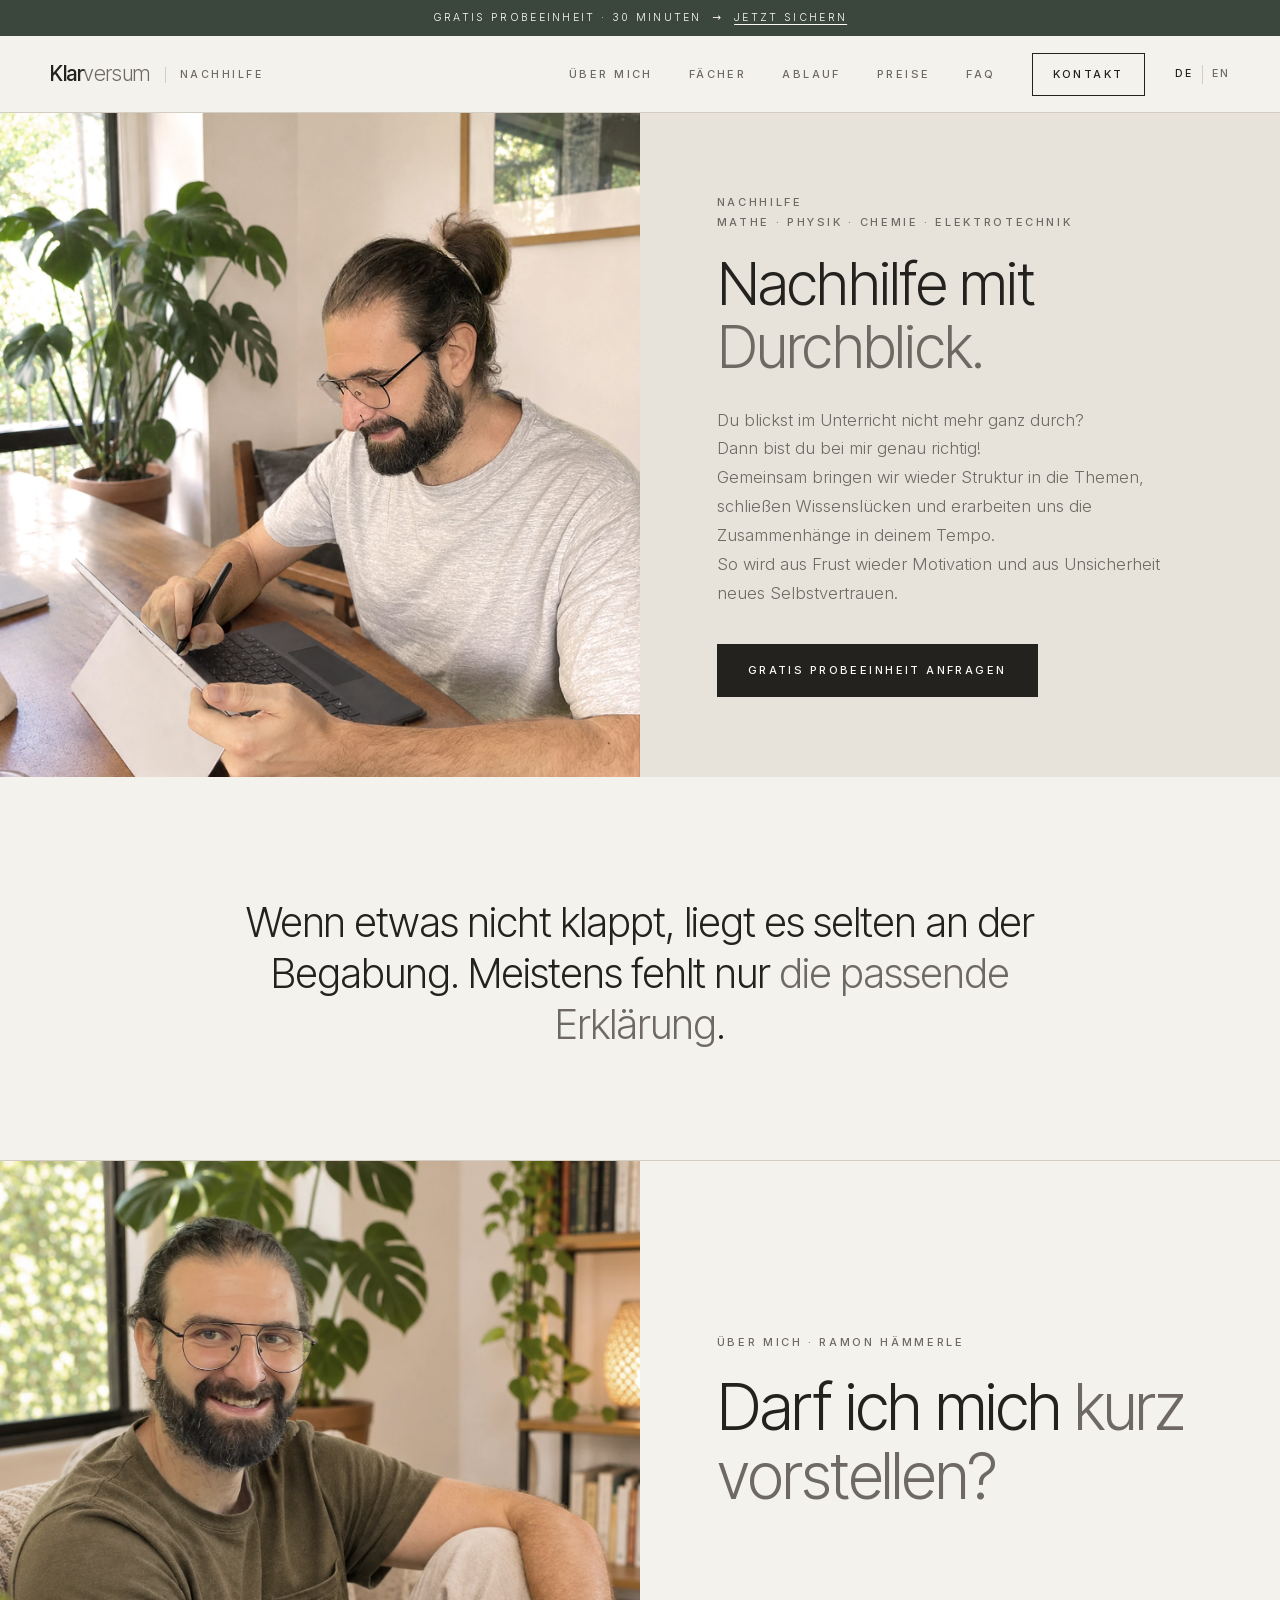
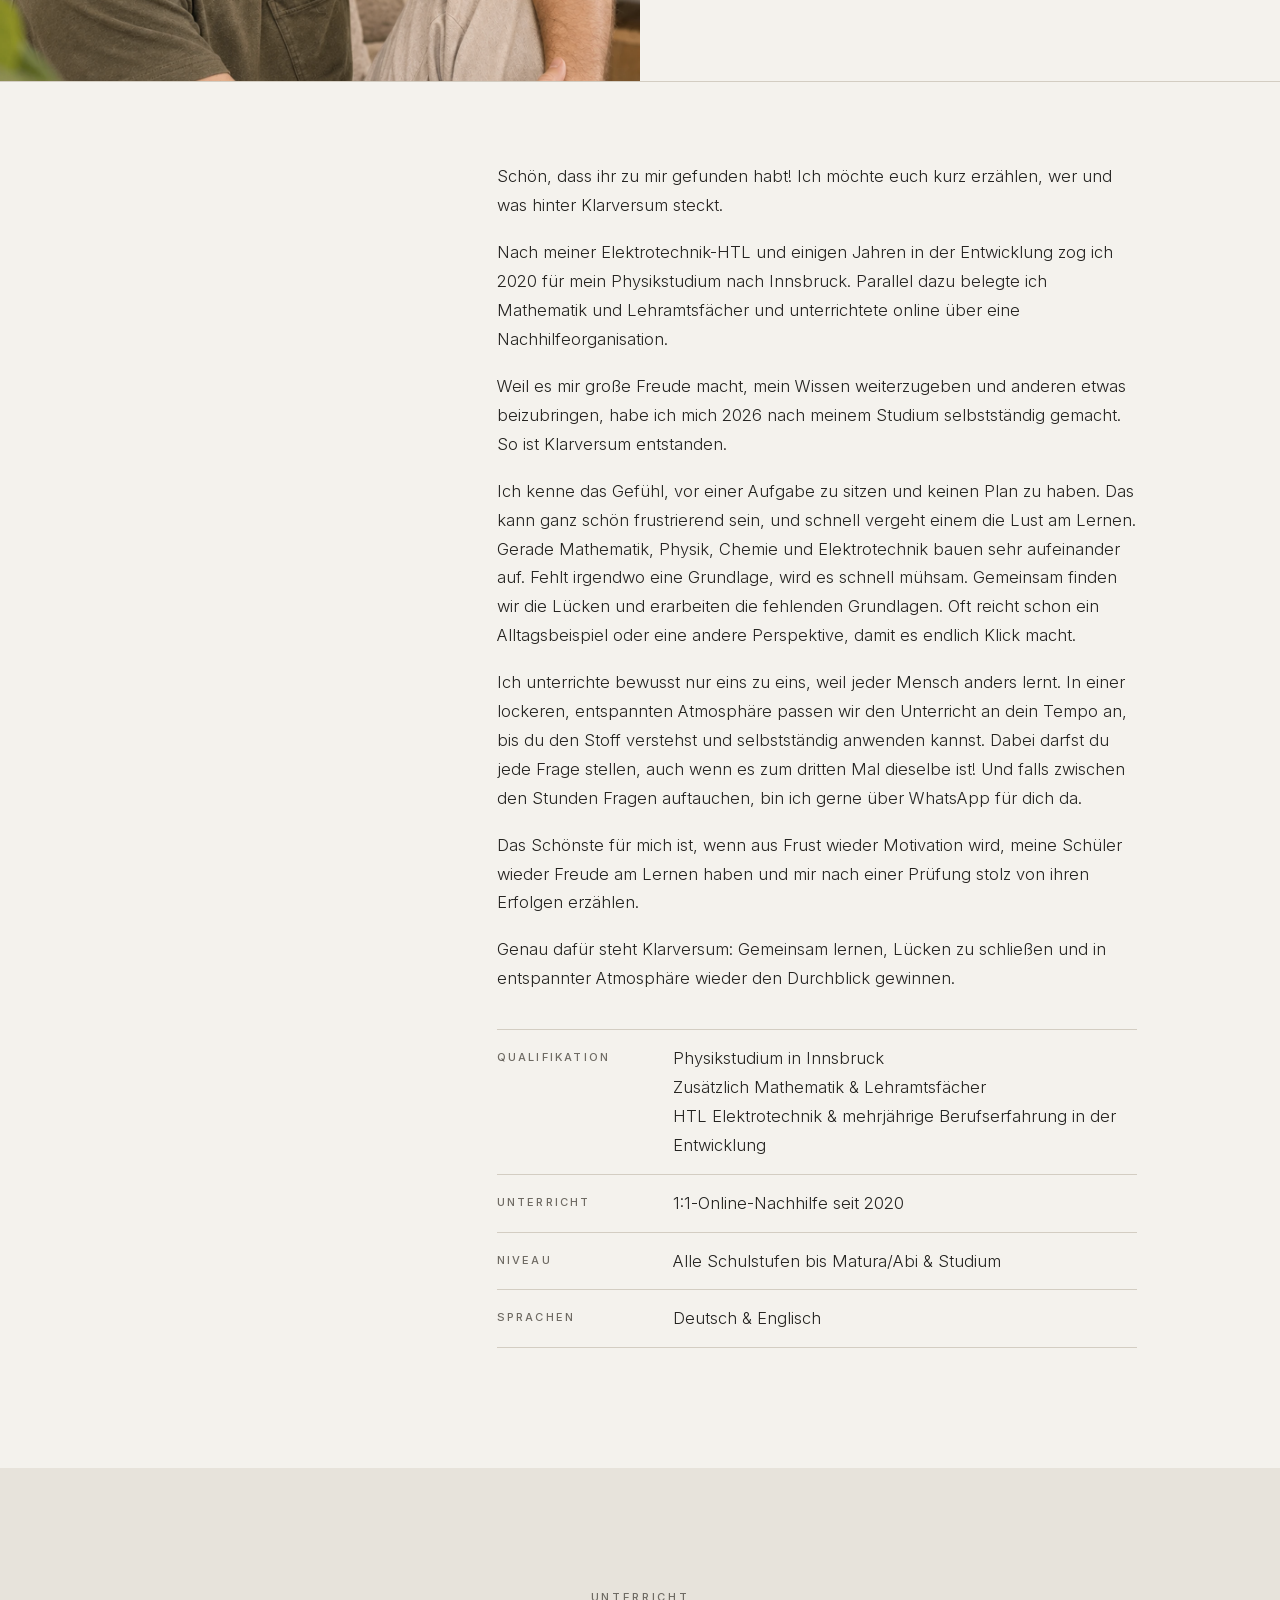
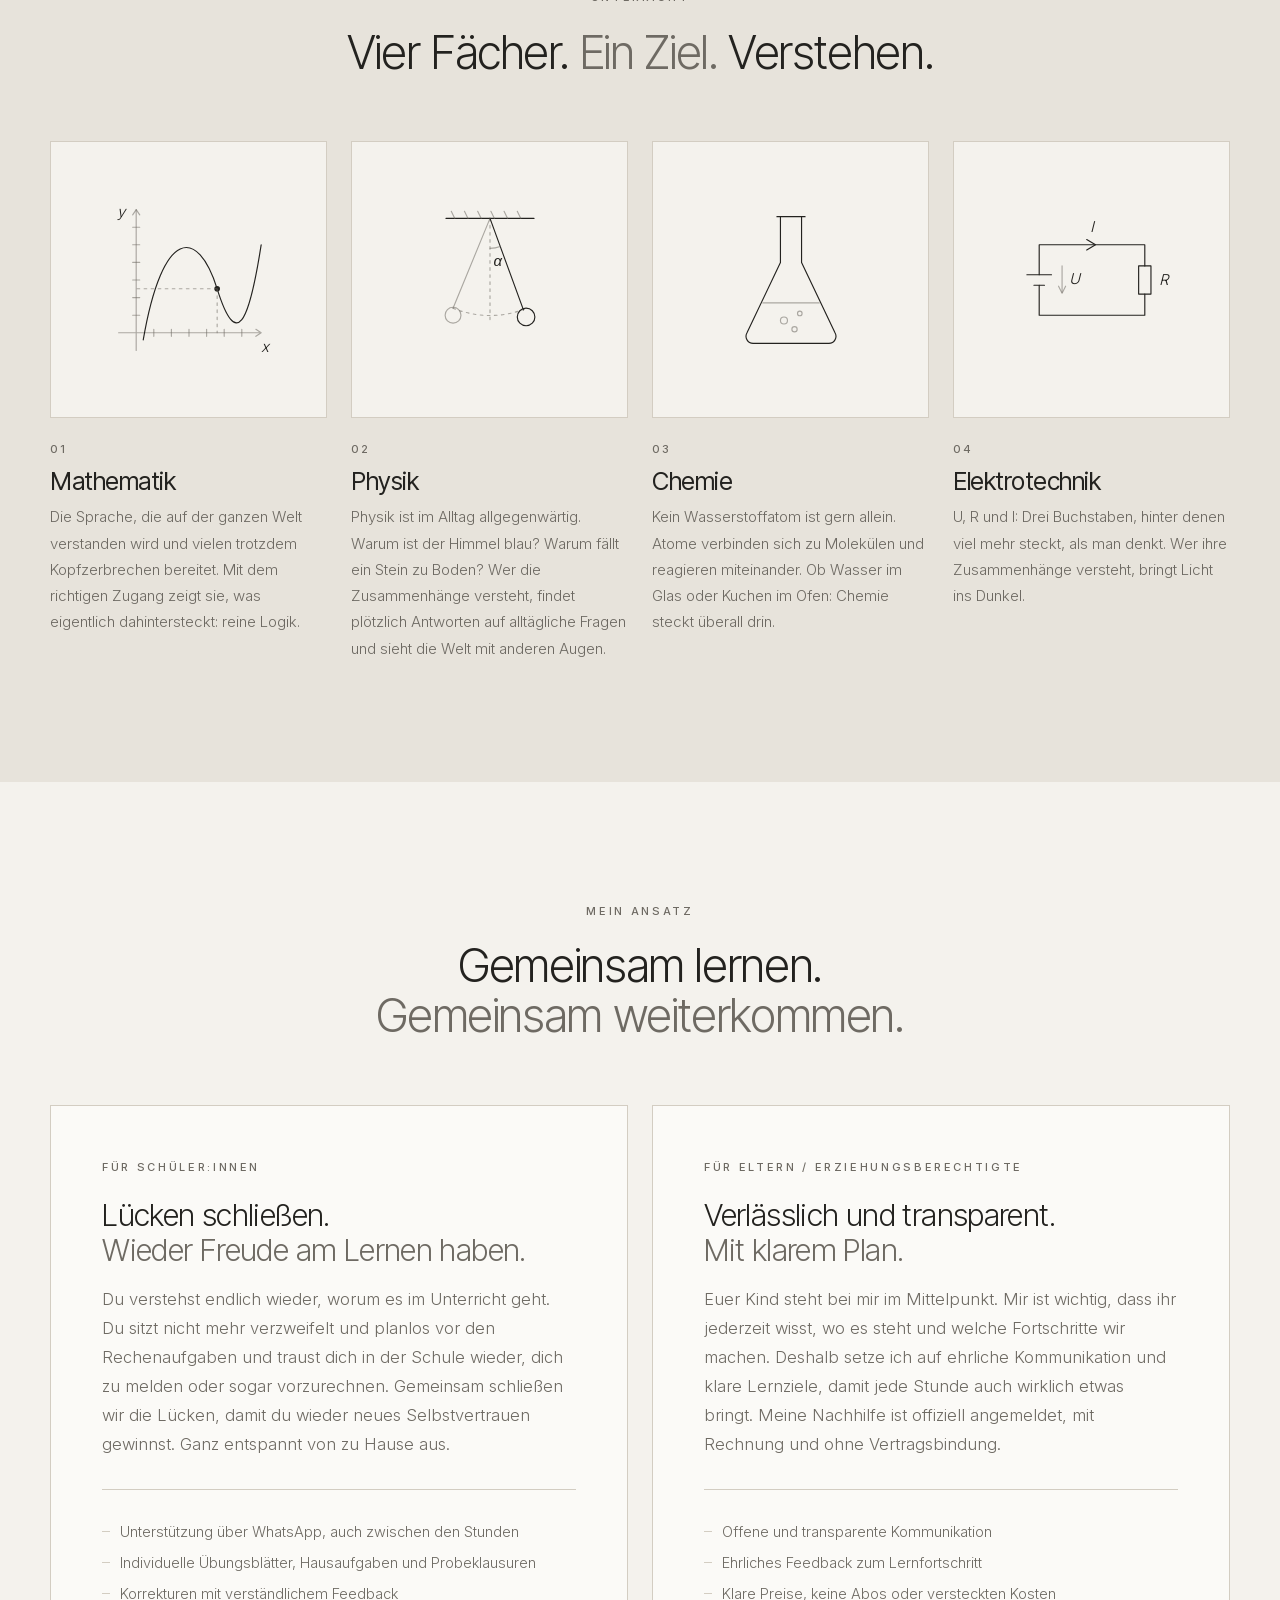
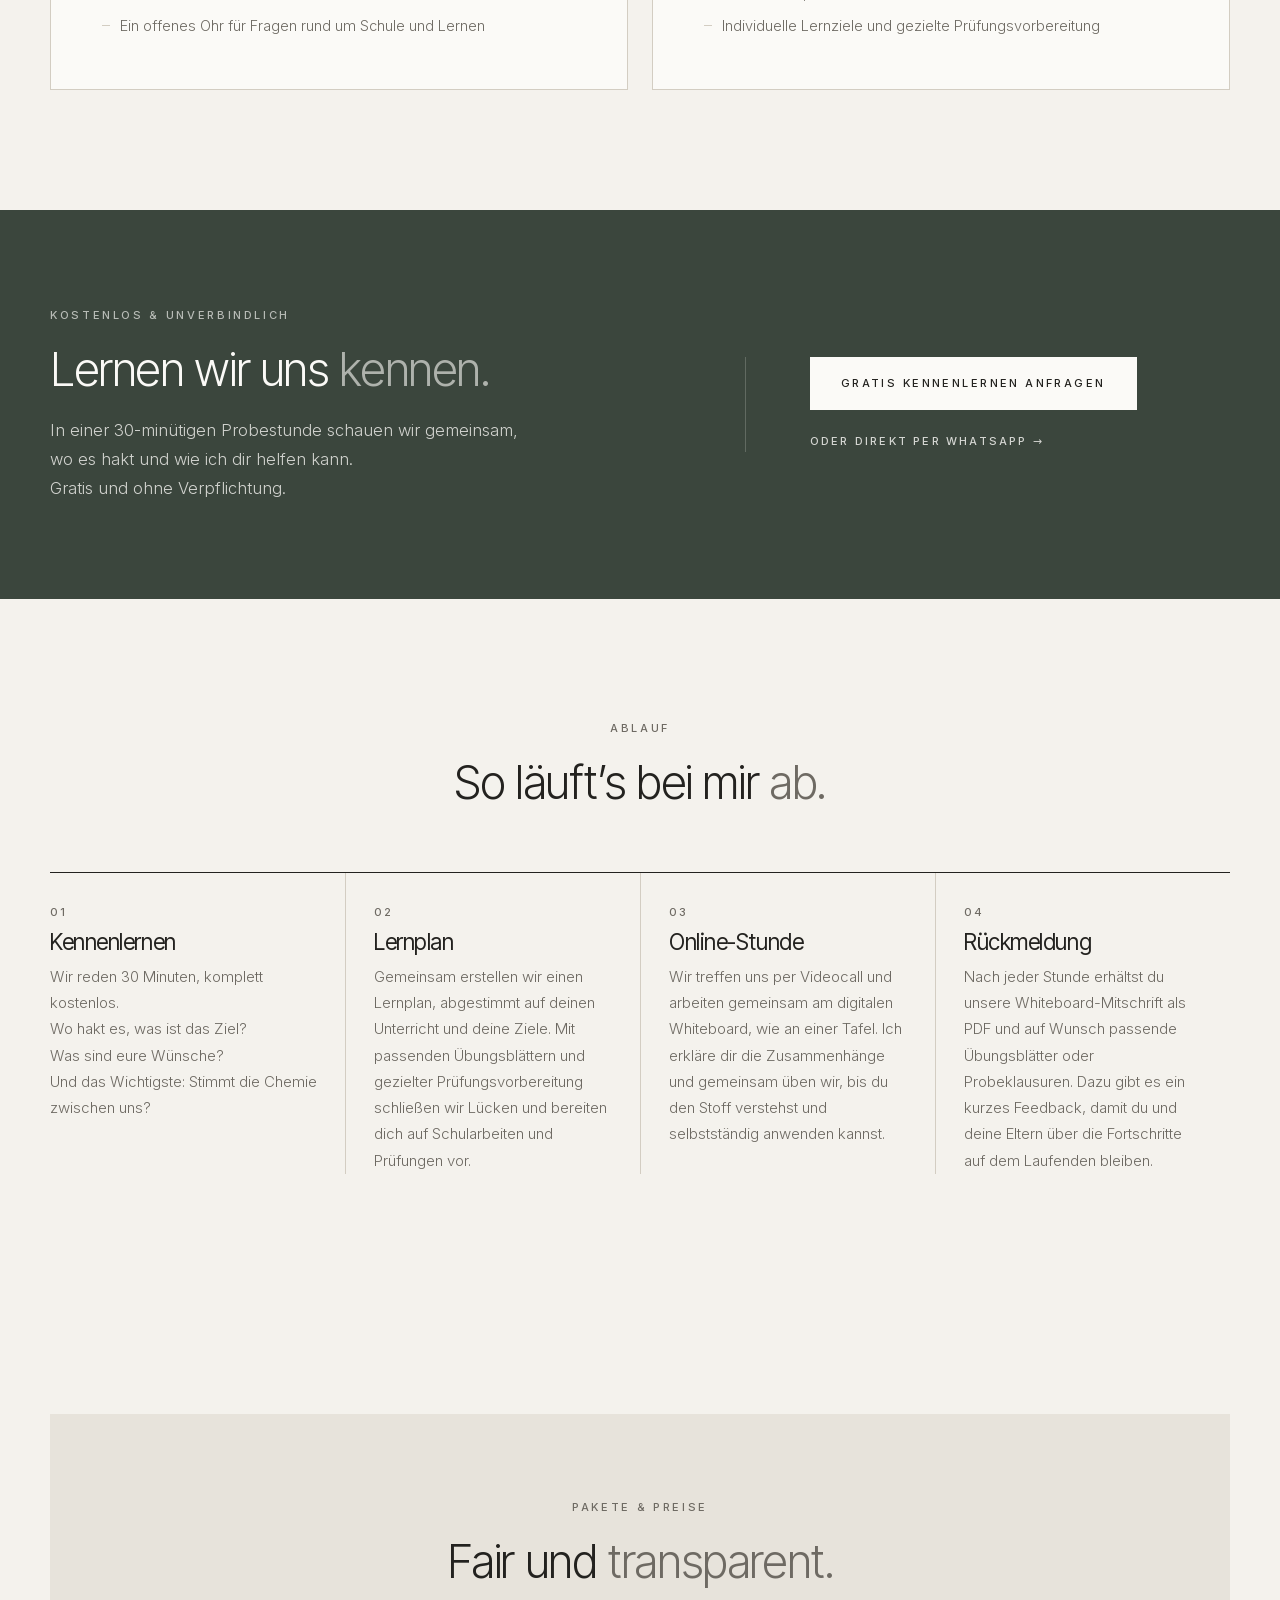
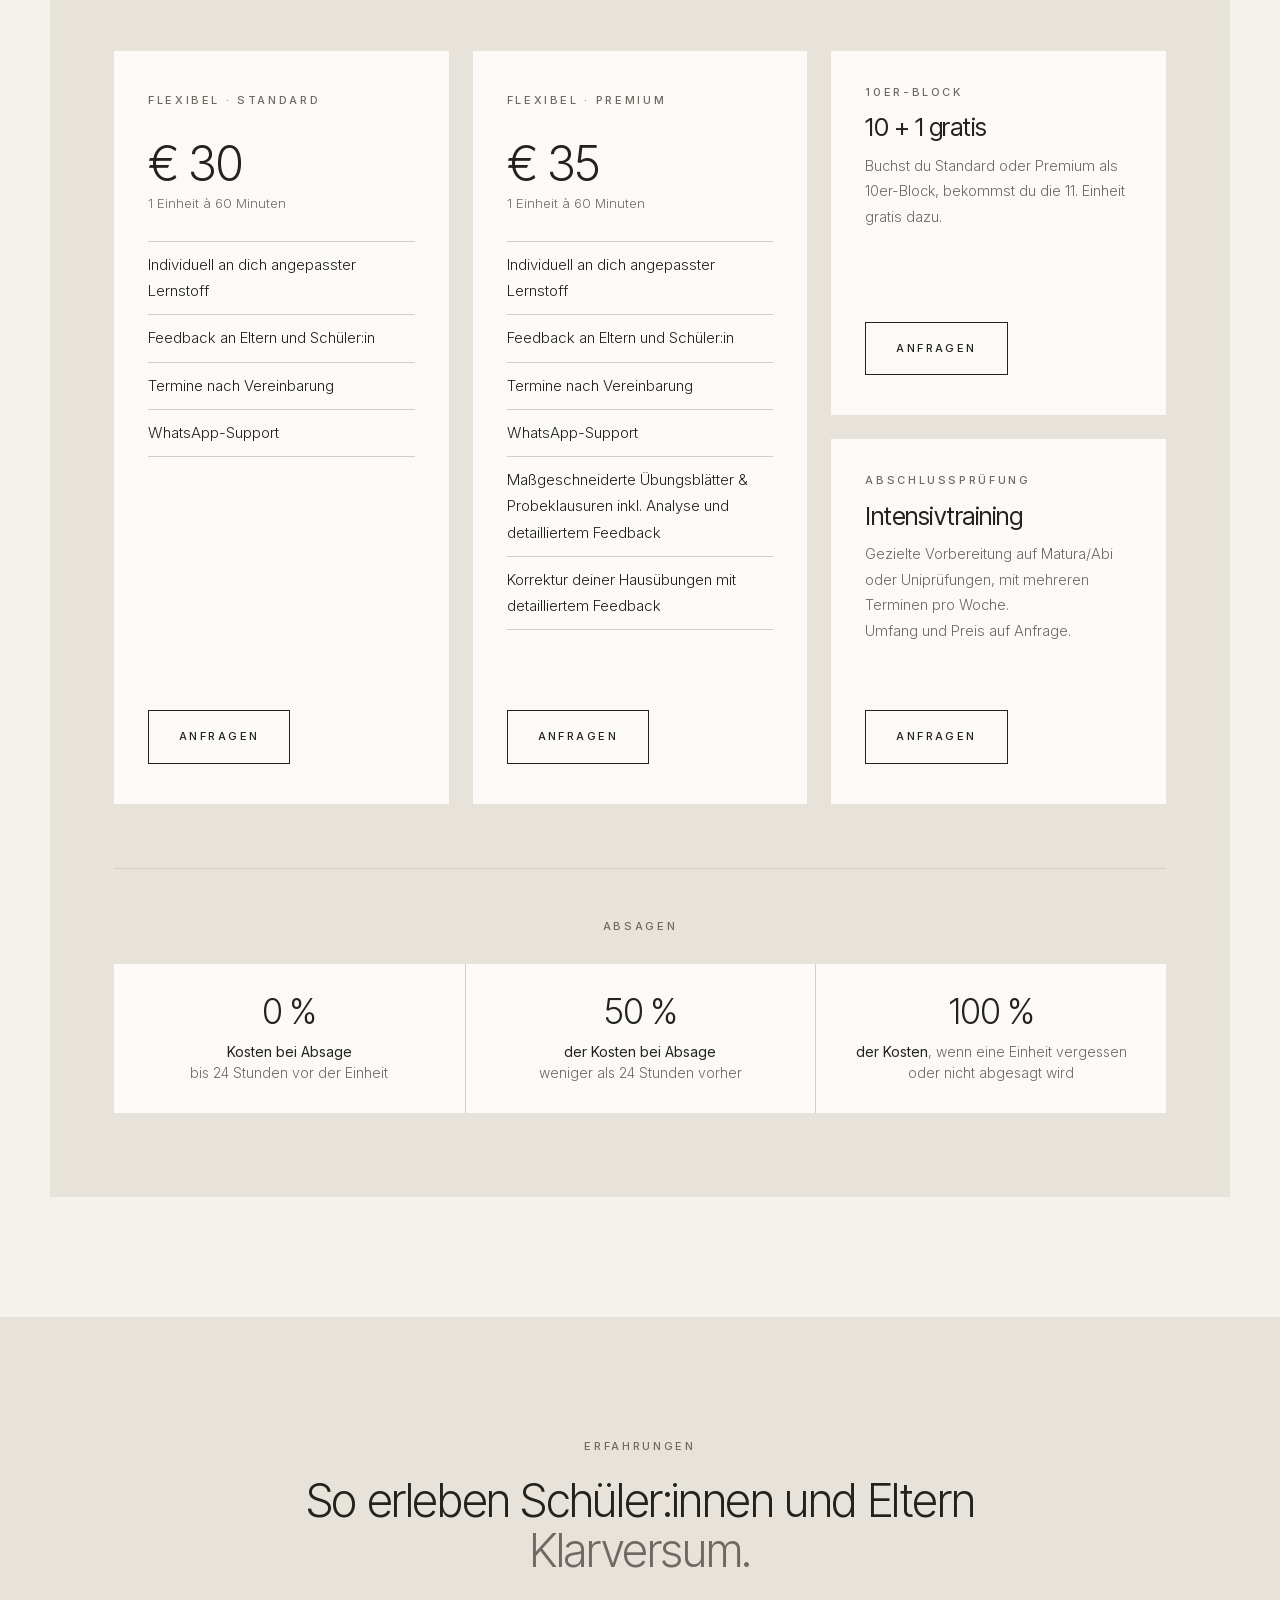
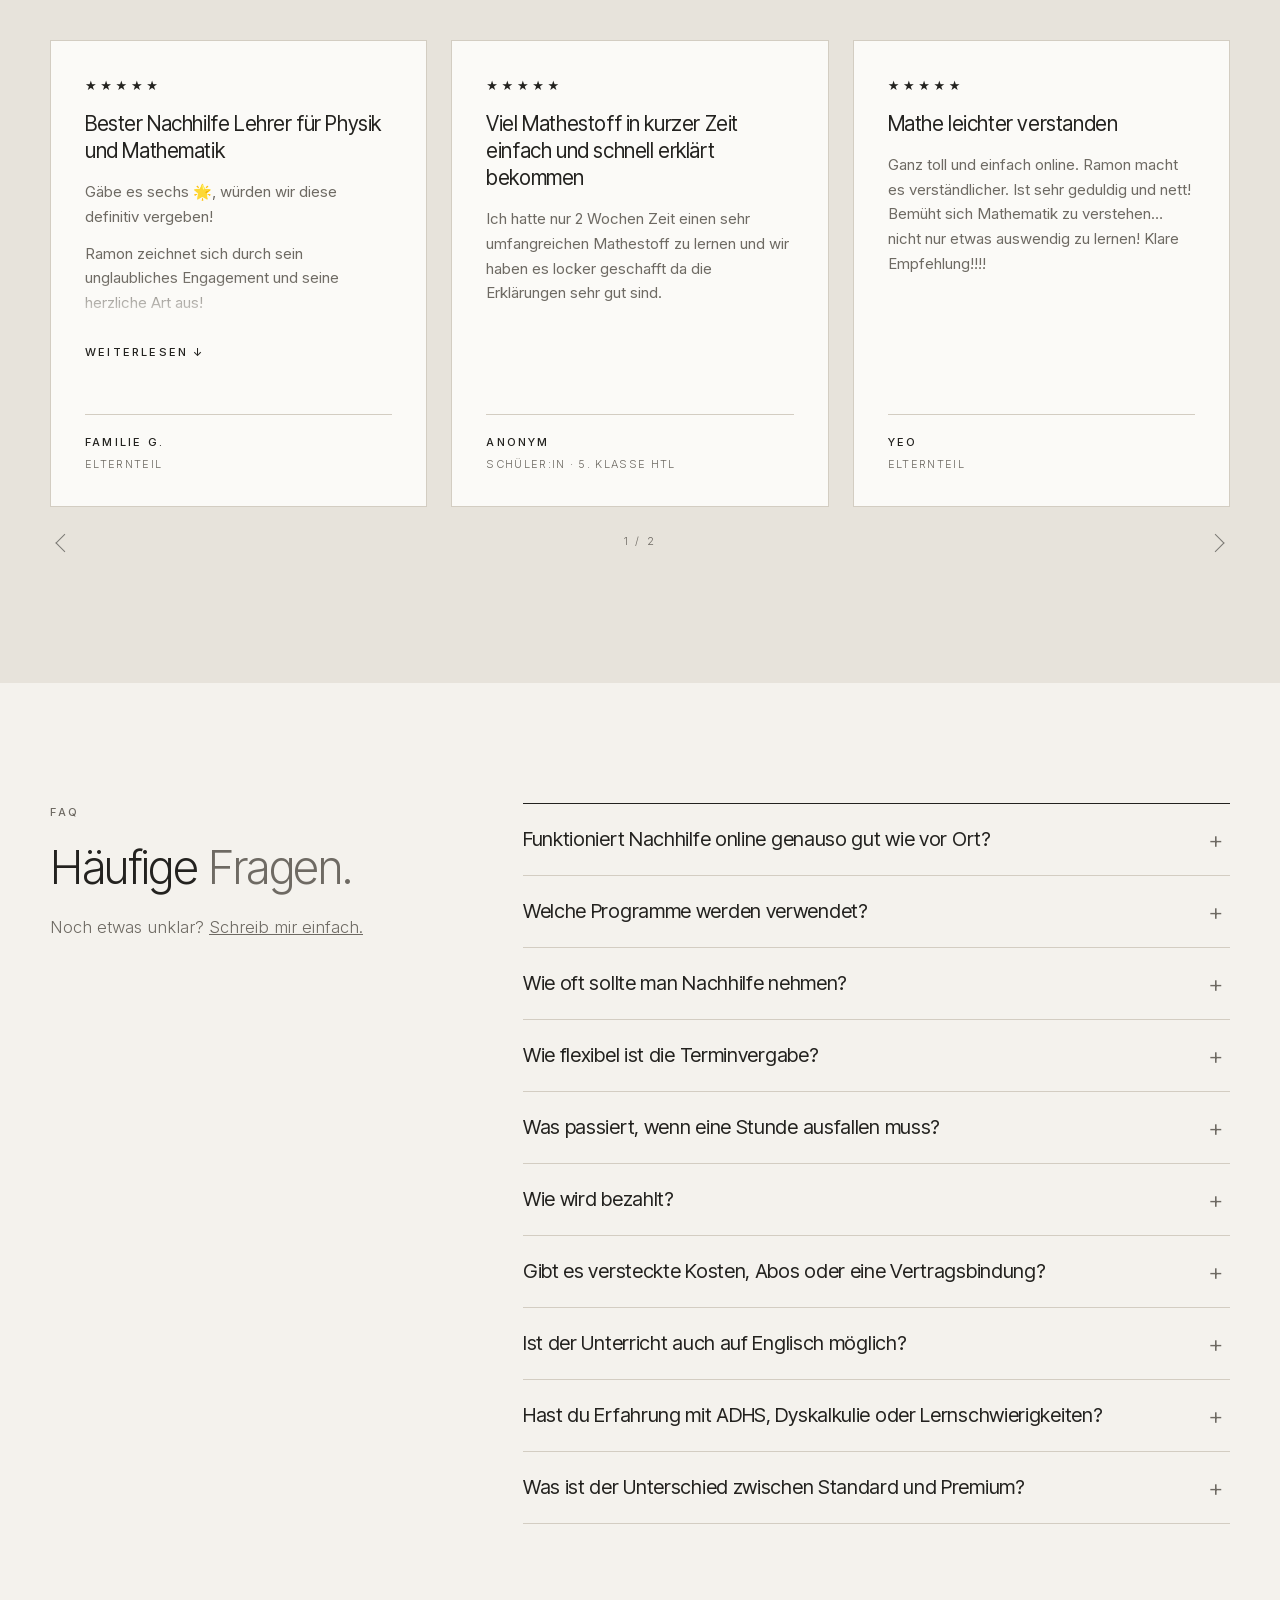
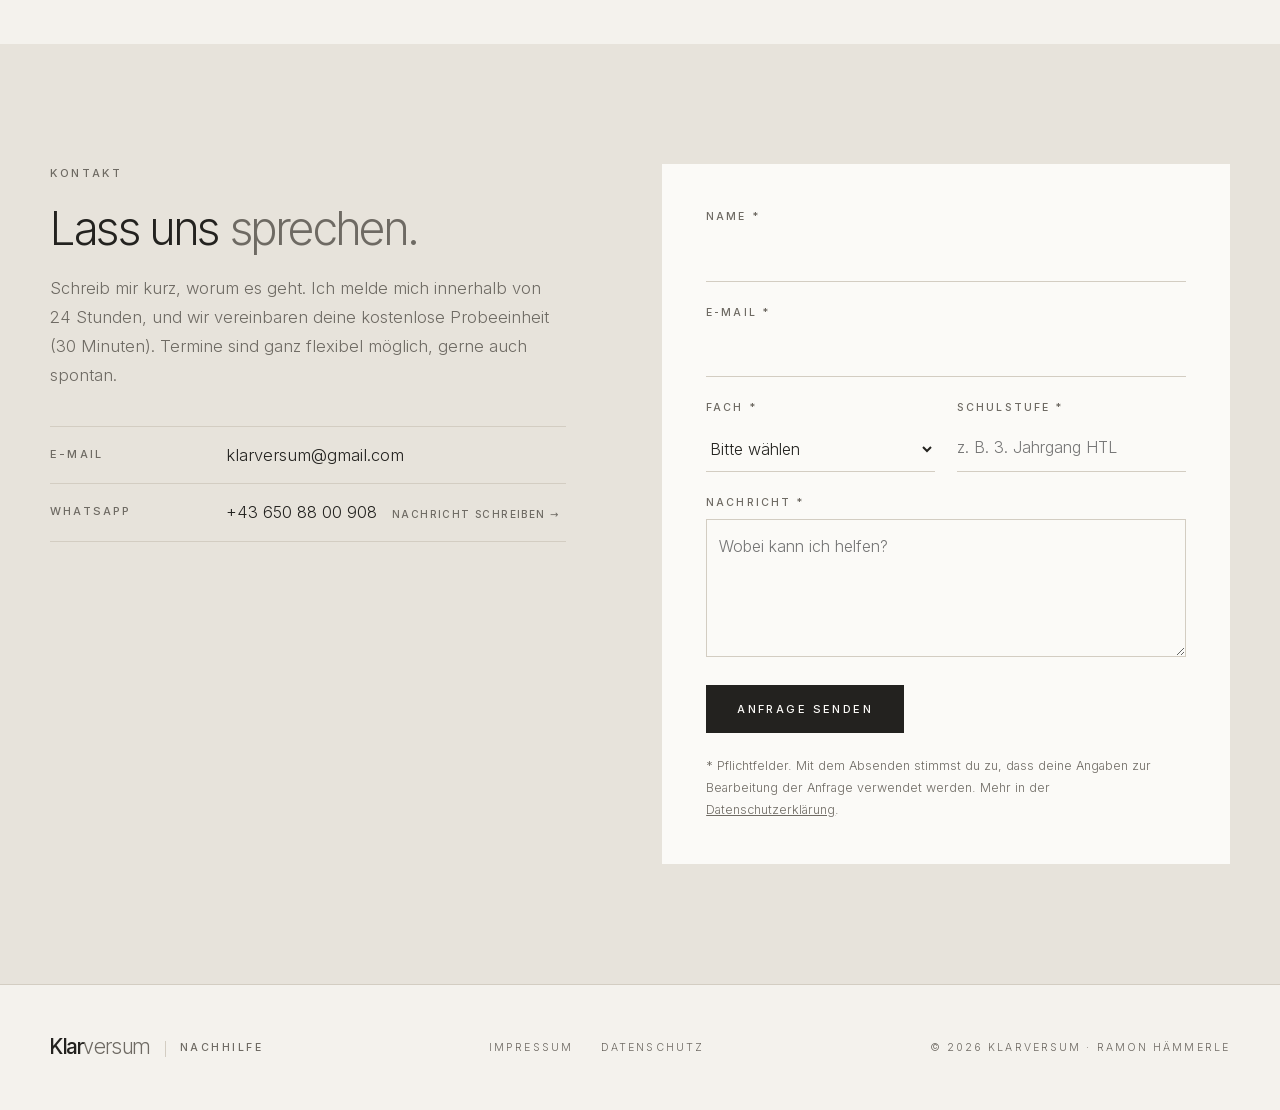
==== commit 238e2ba6: "Kontakt: flexible Termine in den Text verschoben Co-Authored-By: Claude Opus 5.5 <noreply@anthropic." ====
--- a/index.html
+++ b/index.html
@@ -461,9 +461,8 @@
       <div class="contact-text">
         <p class="label">Kontakt</p>
         <h2>Lass uns <em>sprechen.</em></h2>
-        <p>Schreib mir kurz, worum es geht. Ich melde mich innerhalb von 24 Stunden, und wir vereinbaren deine kostenlose Probeeinheit (30 Minuten).</p>
+        <p>Schreib mir kurz, worum es geht. Ich melde mich innerhalb von 24 Stunden, und wir vereinbaren deine kostenlose Probeeinheit (30 Minuten). Termine sind ganz flexibel möglich, gerne auch spontan.</p>
         <dl class="facts">
-          <div><dt>Termine</dt><dd>Ganz flexibel, gerne auch spontan</dd></div>
           <div><dt>E-Mail</dt><dd><a href="mailto:klarversum@gmail.com">klarversum@gmail.com</a></dd></div>
           <div><dt>WhatsApp</dt><dd>
             <a href="https://wa.me/436508800908">+43 650 88 00 908</a>
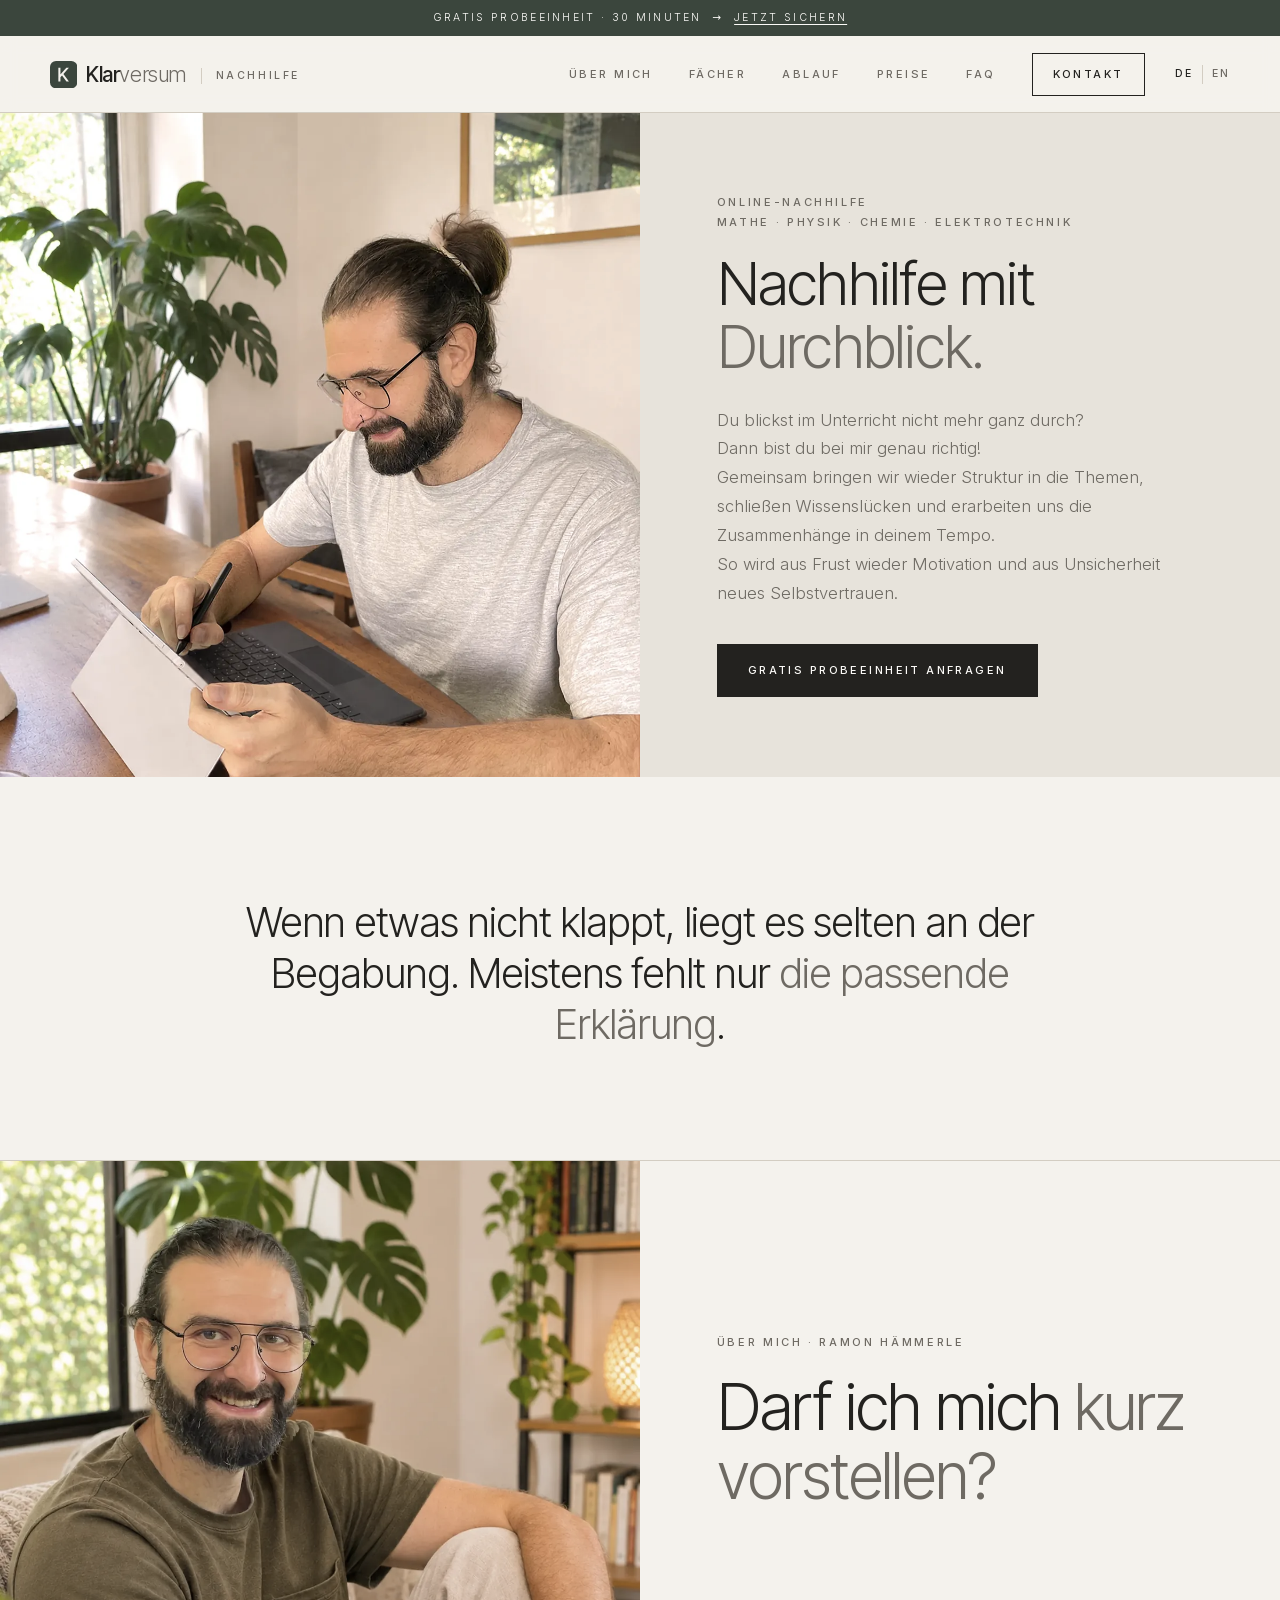
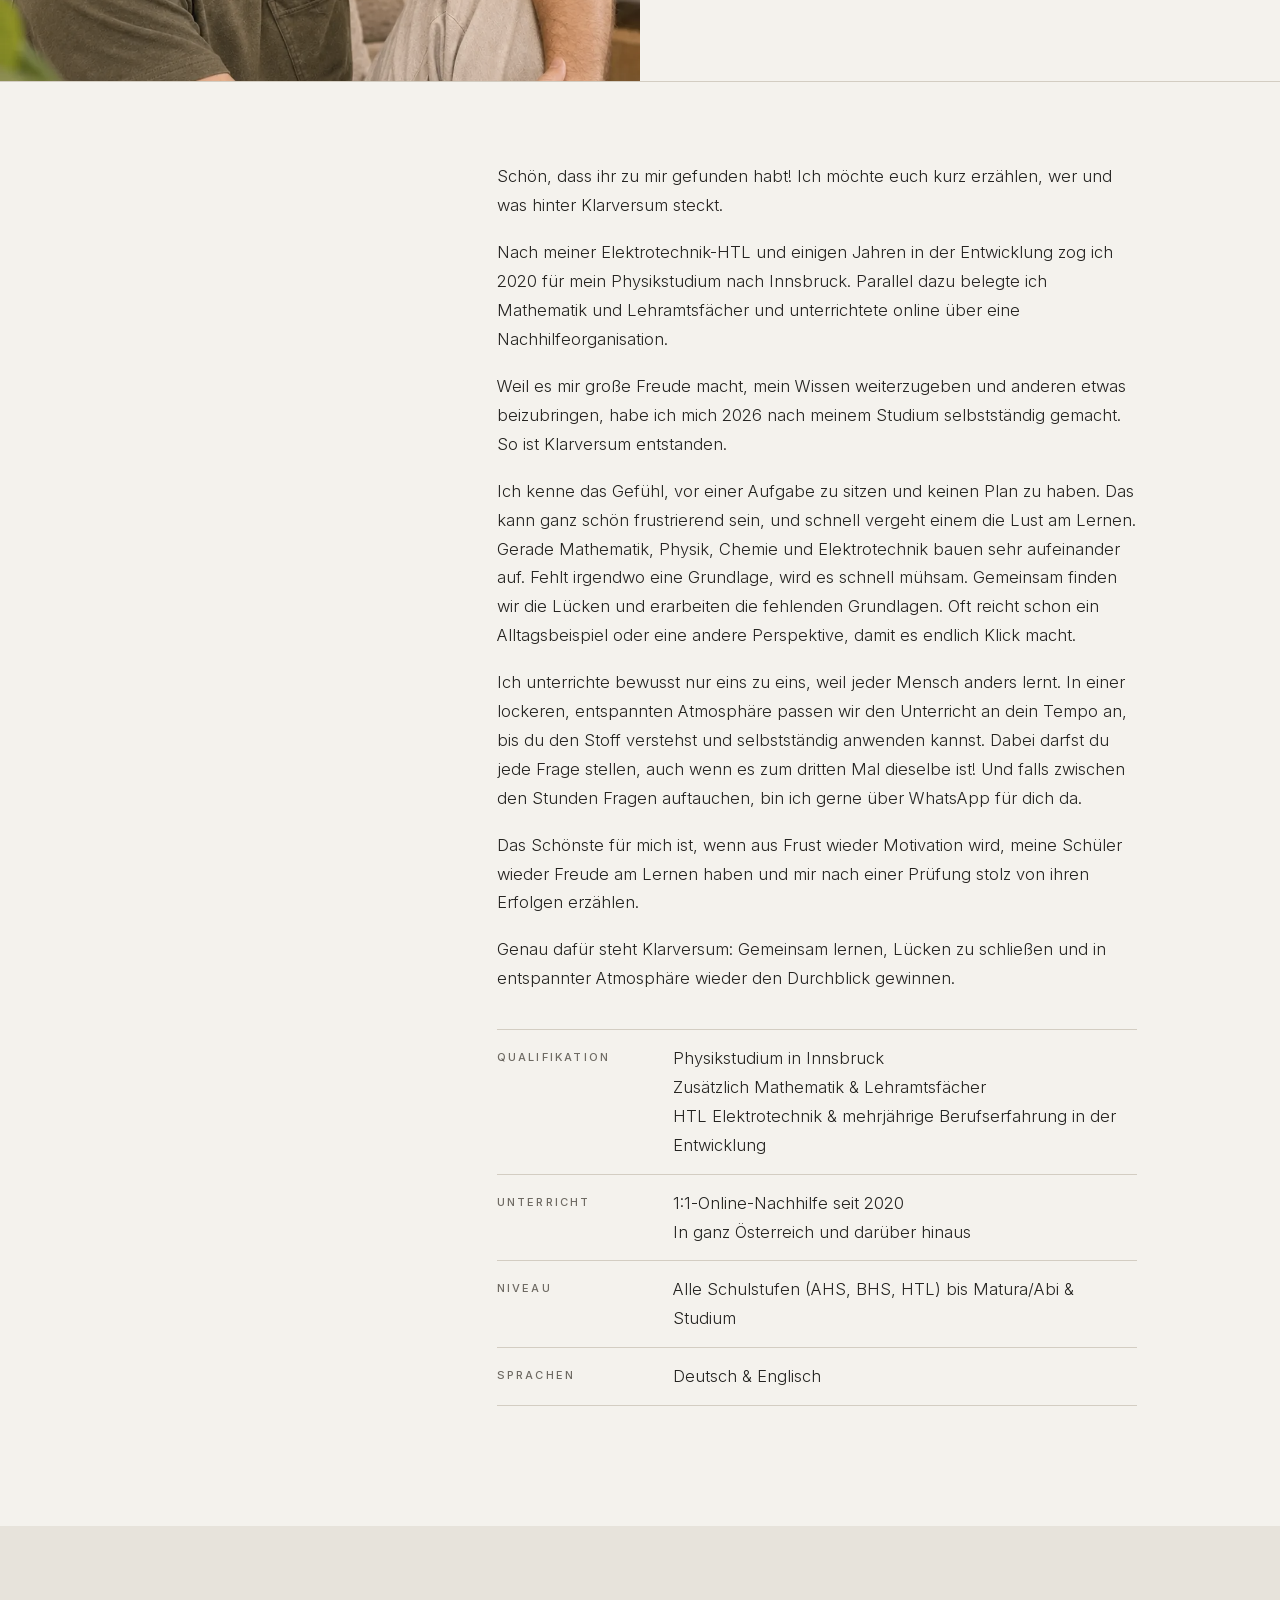
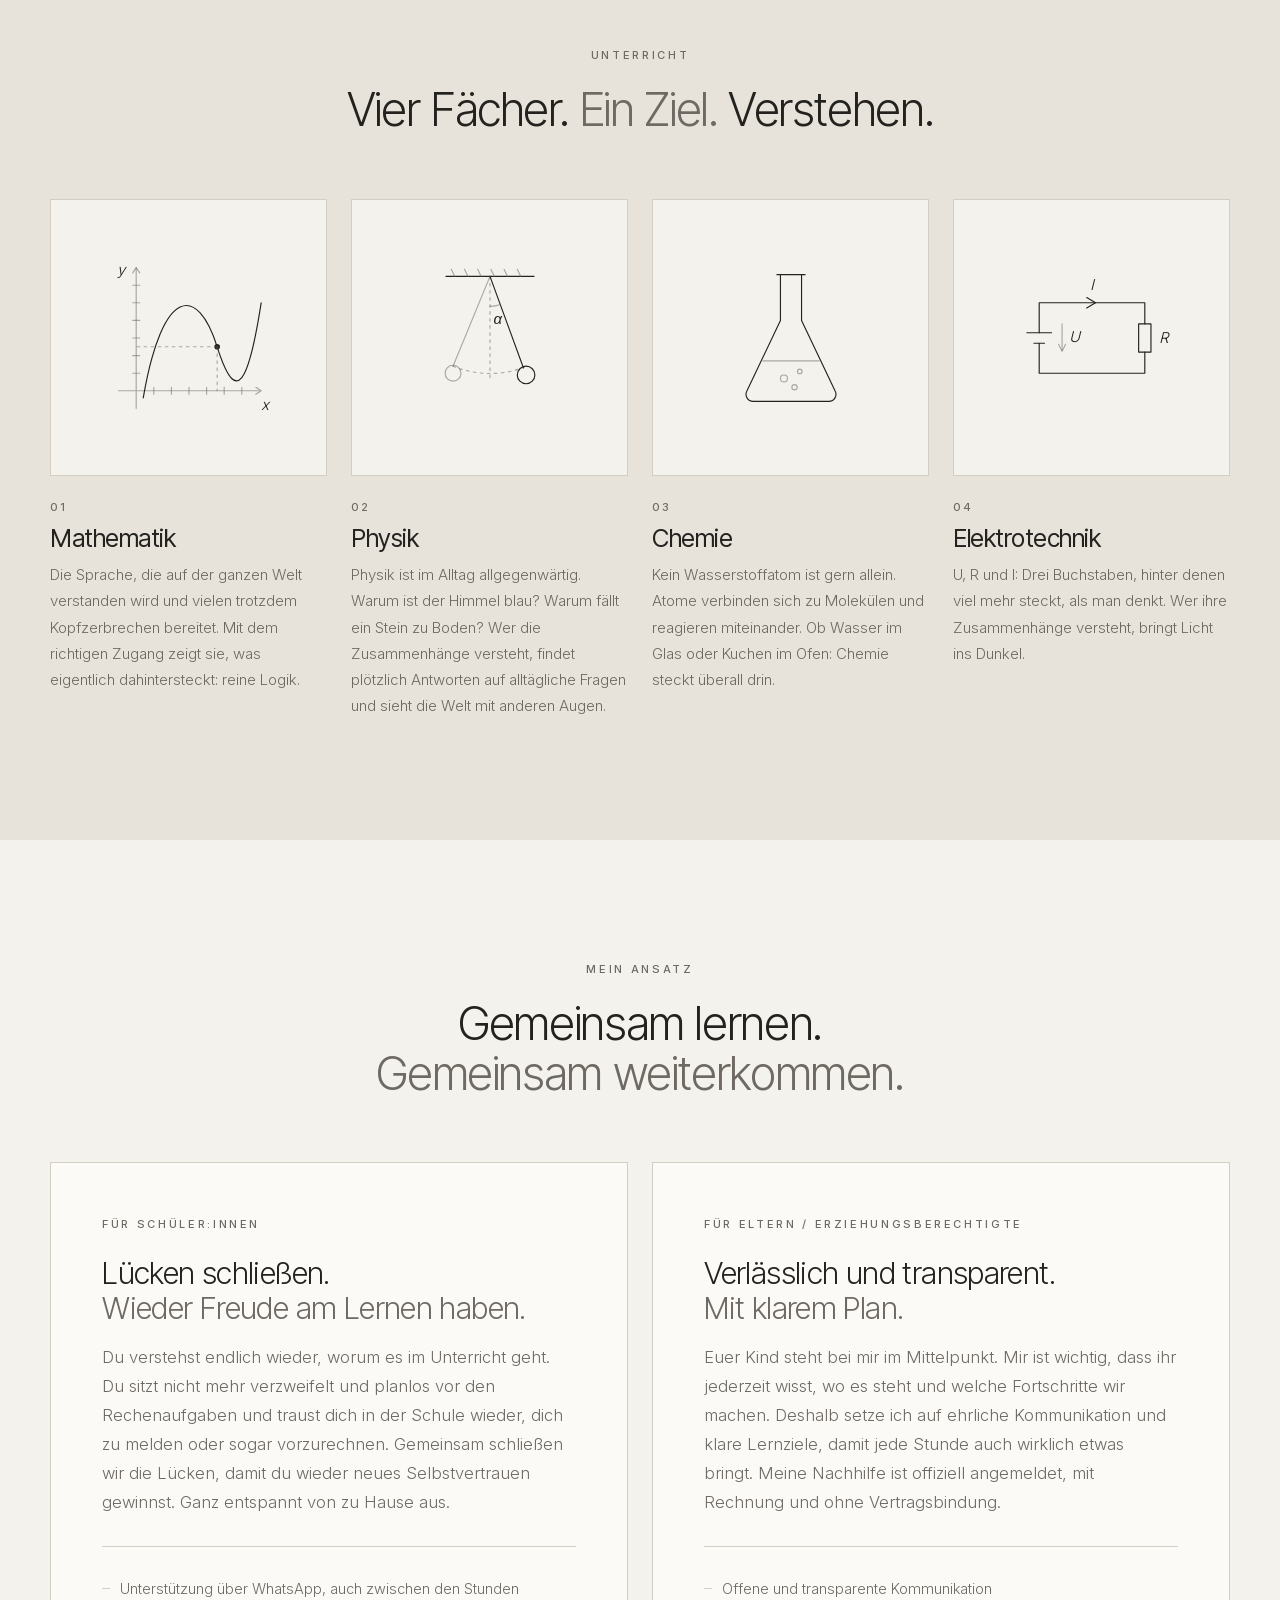
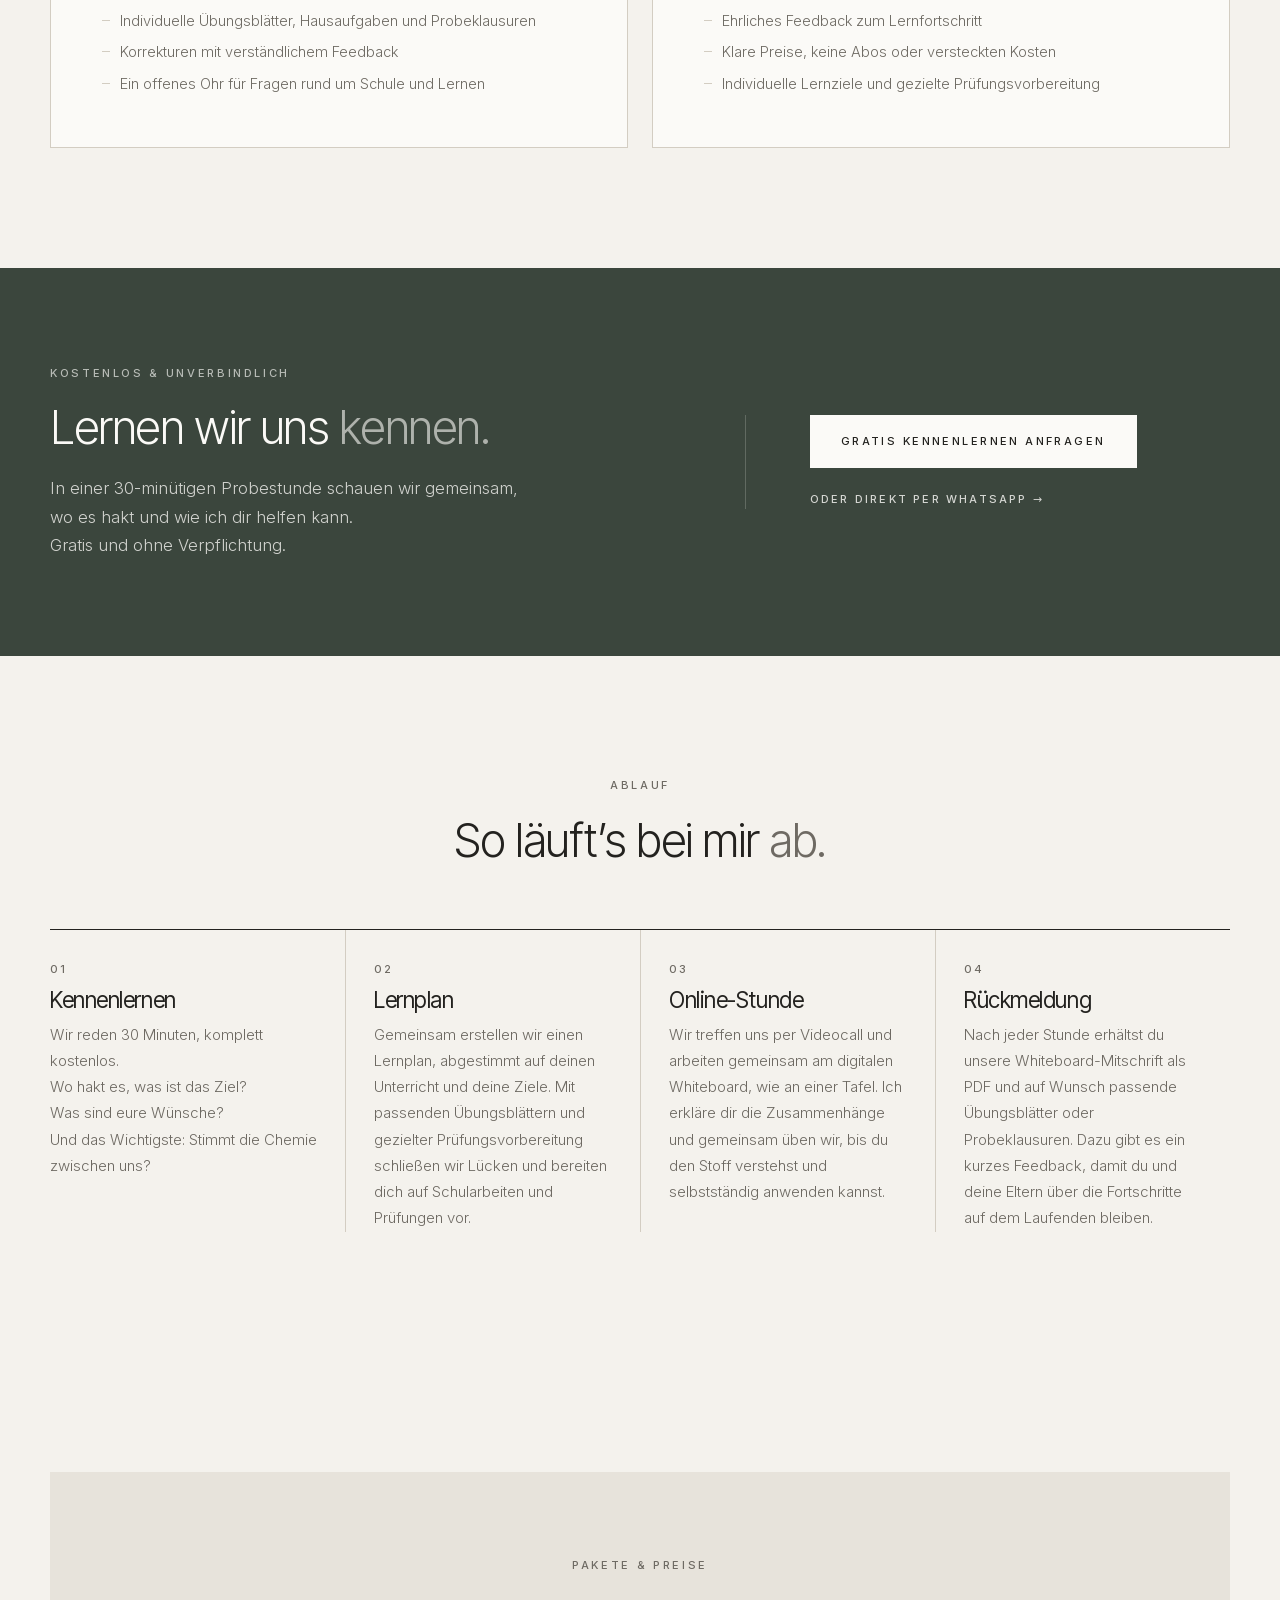
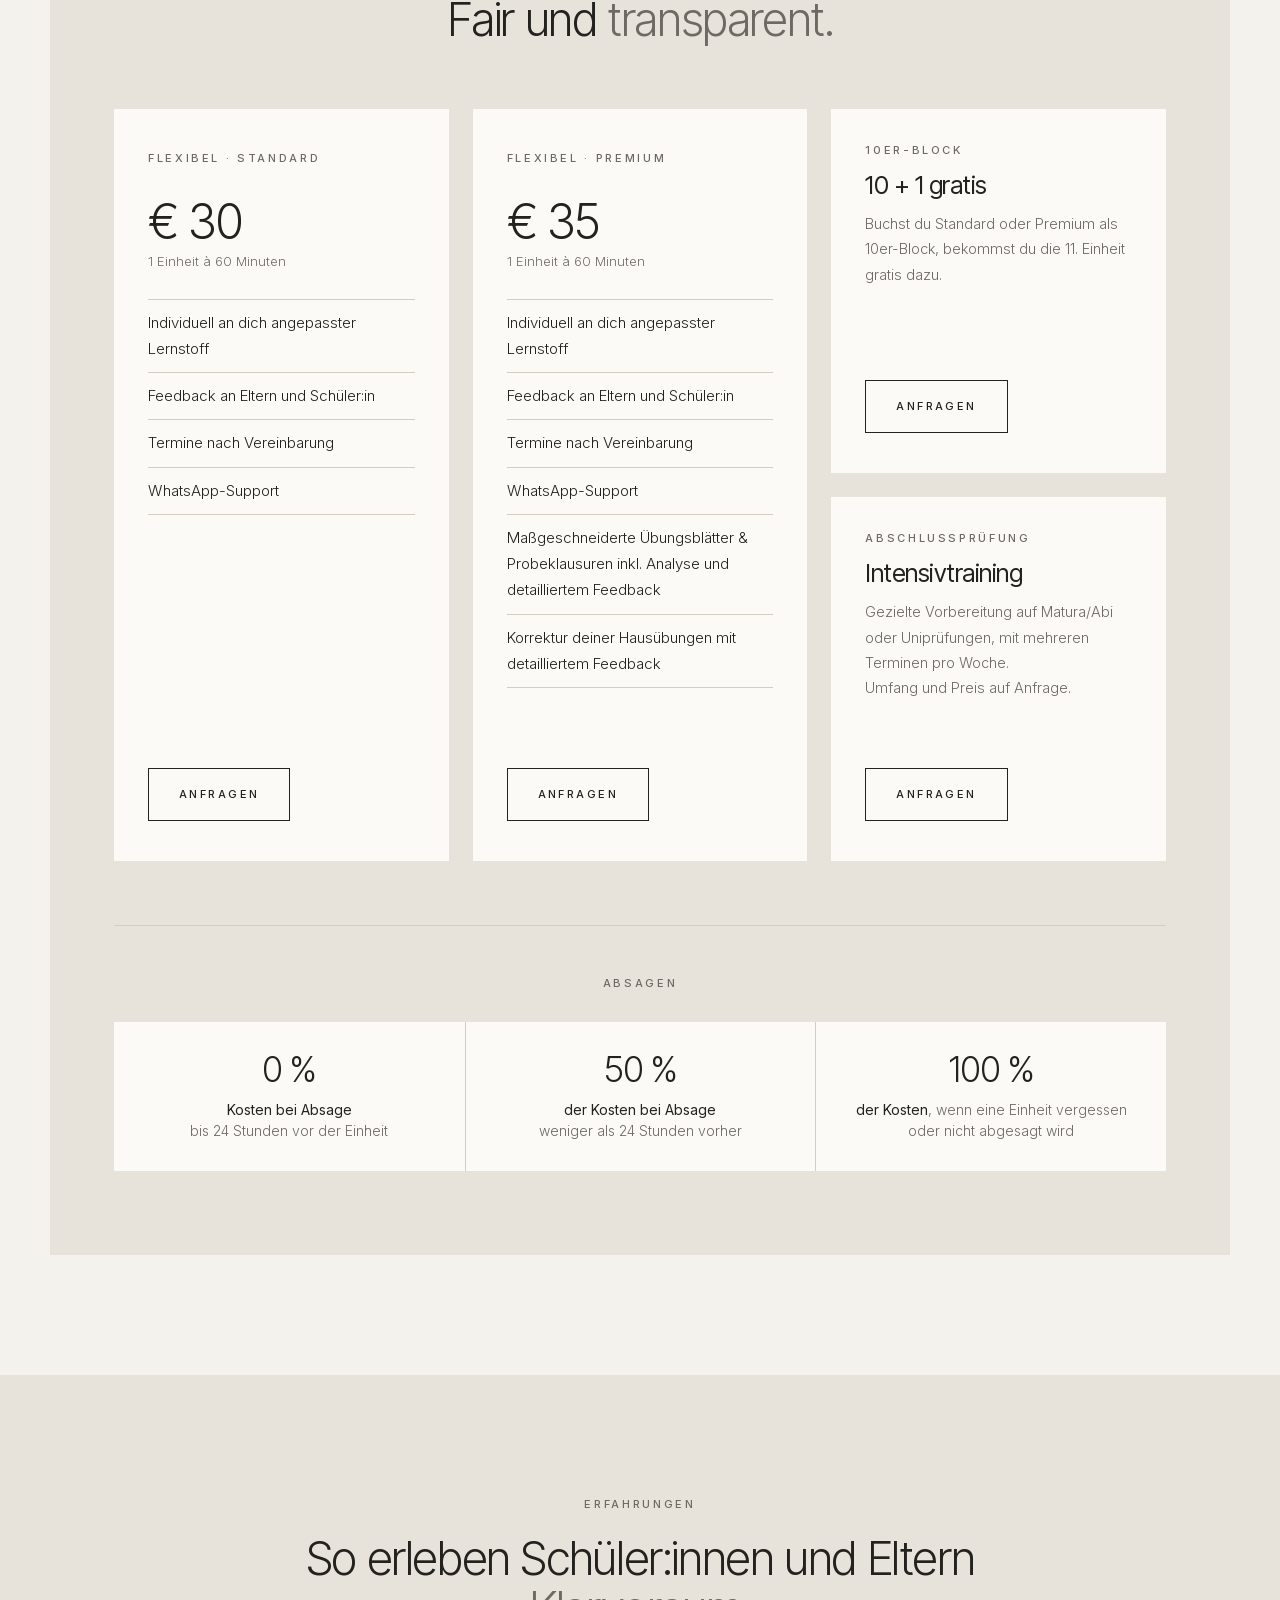
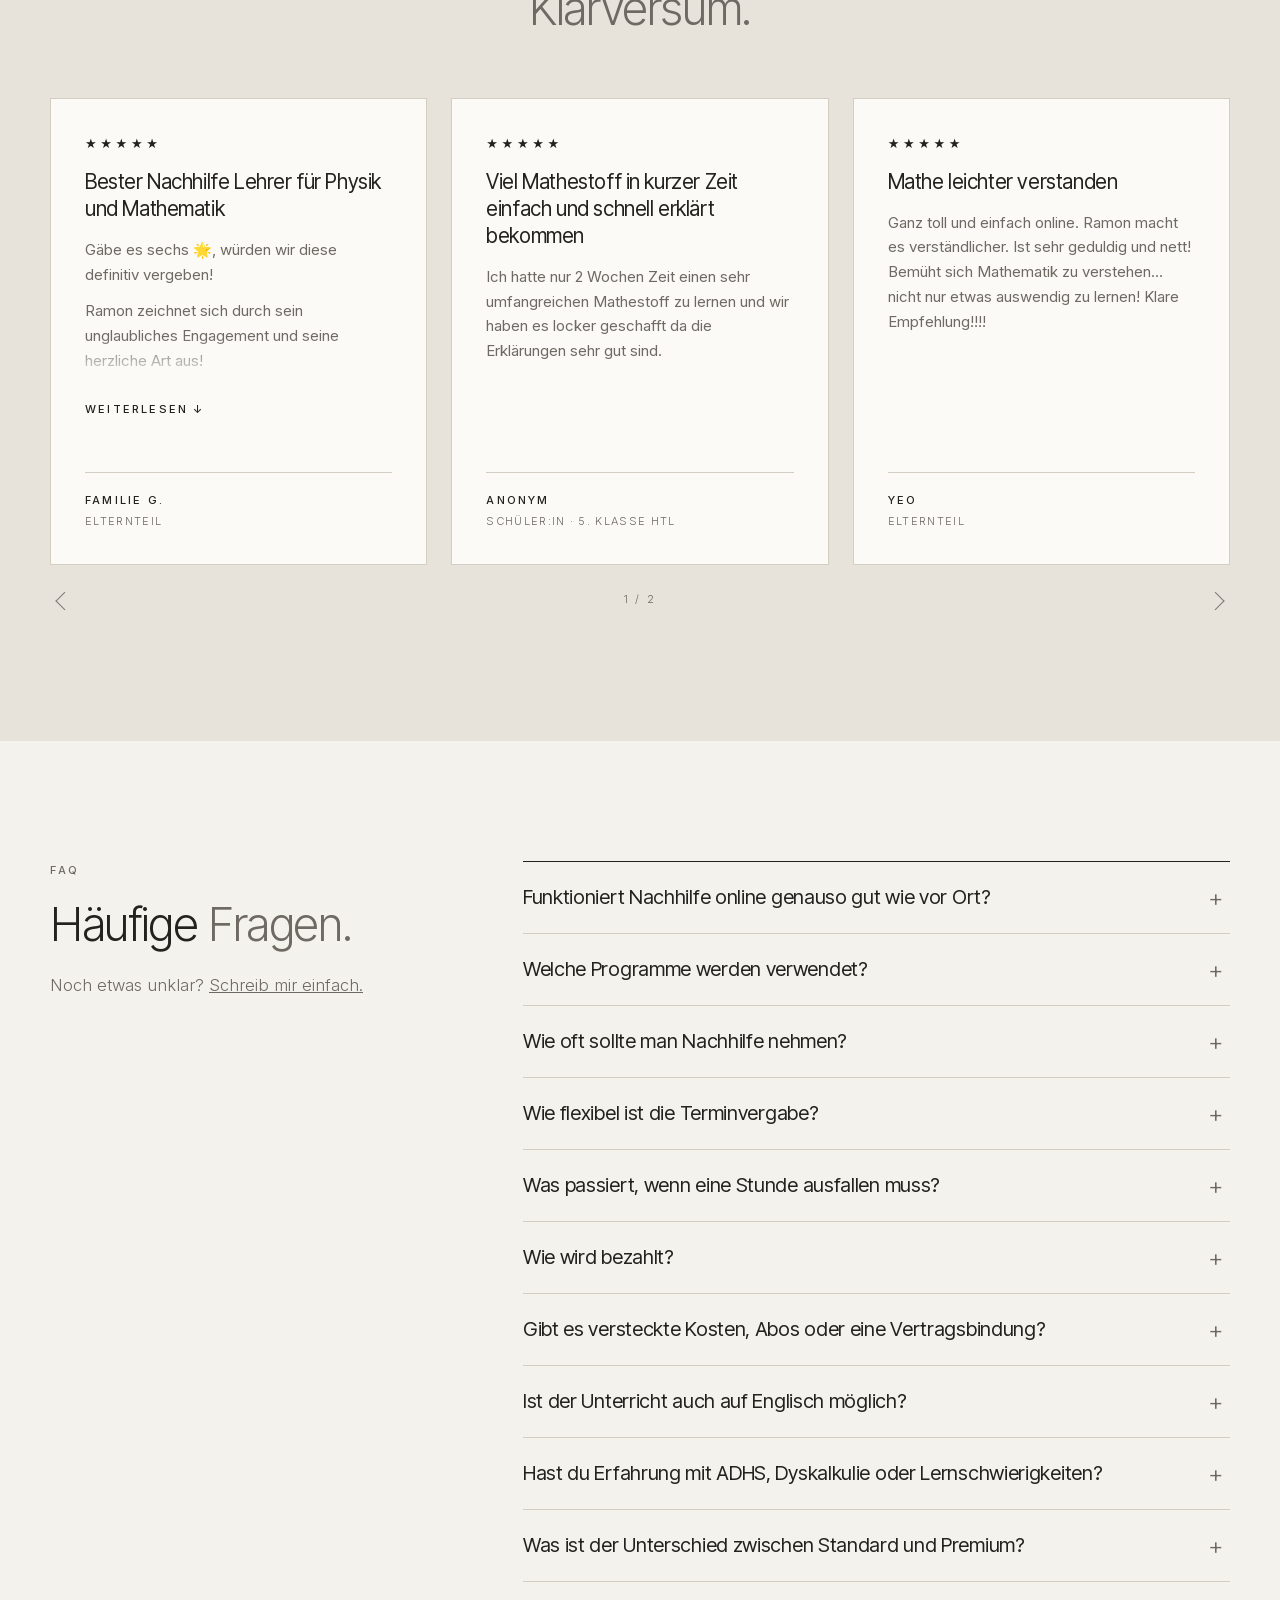
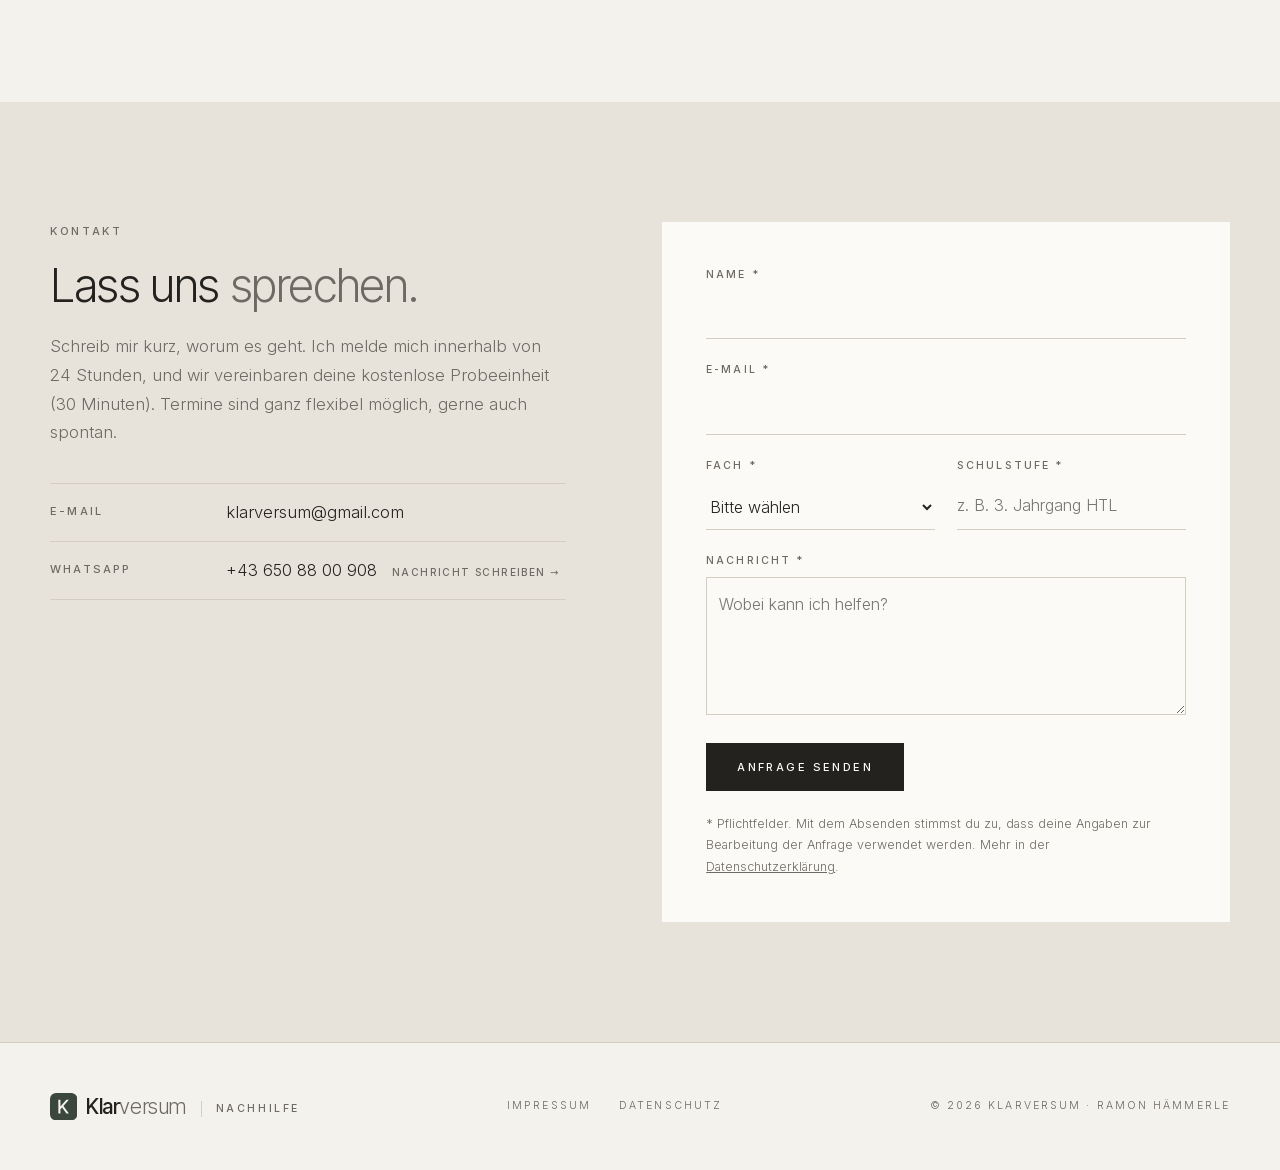
==== commit d2e9d3f6: "Neues Logo, Favicon und SEO-Verbesserungen" ====
--- a/index.html
+++ b/index.html
@@ -3,12 +3,205 @@
 <head>
 <meta charset="utf-8">
 <meta name="viewport" content="width=device-width, initial-scale=1">
-<title>Klarversum · Nachhilfe mit Ramon Hämmerle</title>
-<meta name="description" content="Klarversum – Nachhilfe in Mathematik, Physik, Chemie und Elektrotechnik mit Ramon Hämmerle. Online, auf Deutsch und Englisch. Kostenlose Probeeinheit.">
+<title>Online-Nachhilfe Mathe, Physik &amp; Elektrotechnik · Klarversum</title>
+<meta name="description" content="Persönliche 1:1-Online-Nachhilfe mit Ramon Hämmerle in Mathe, Physik, Chemie und Elektrotechnik – für Schule, HTL, Matura und Studium. Gratis Probeeinheit.">
 <link rel="alternate" hreflang="de" href="https://klarversum.at/">
 <link rel="alternate" hreflang="en" href="https://klarversum.at/en.html">
+<link rel="alternate" hreflang="x-default" href="https://klarversum.at/">
+<link rel="canonical" href="https://klarversum.at/">
+<link rel="icon" href="favicon.ico" sizes="any">
+<link rel="icon" href="favicon.svg" type="image/svg+xml">
+<link rel="apple-touch-icon" href="apple-touch-icon.png">
+<meta name="theme-color" content="#3b463d">
+<meta property="og:type" content="website">
+<meta property="og:site_name" content="Klarversum">
+<meta property="og:title" content="Online-Nachhilfe Mathe, Physik &amp; Elektrotechnik · Klarversum">
+<meta property="og:description" content="Persönliche 1:1-Online-Nachhilfe mit Ramon Hämmerle in Mathe, Physik, Chemie und Elektrotechnik – für Schule, HTL, Matura und Studium. Gratis Probeeinheit.">
+<meta property="og:url" content="https://klarversum.at/">
+<meta property="og:image" content="https://klarversum.at/images/og-klarversum.jpg">
+<meta property="og:image:width" content="1200">
+<meta property="og:image:height" content="630">
+<meta property="og:locale" content="de_AT">
+<meta property="og:locale:alternate" content="en_GB">
+<meta name="twitter:card" content="summary_large_image">
+<script type="application/ld+json">
+{
+ "@context": "https://schema.org",
+ "@graph": [
+  {
+   "@type": "EducationalOrganization",
+   "@id": "https://klarversum.at/#organisation",
+   "name": "Klarversum",
+   "alternateName": "Klarversum Nachhilfe",
+   "url": "https://klarversum.at/",
+   "logo": "https://klarversum.at/images/logo-512.png",
+   "image": "https://klarversum.at/images/og-klarversum.jpg",
+   "description": "Persönliche 1:1-Online-Nachhilfe in Mathematik, Physik, Chemie und Elektrotechnik mit Ramon Hämmerle – für alle Schulstufen bis zur Matura und für das Studium, auf Deutsch und Englisch.",
+   "email": "klarversum@gmail.com",
+   "telephone": "+43 650 8800908",
+   "founder": {
+    "@id": "https://klarversum.at/#ramon"
+   },
+   "areaServed": {
+    "@type": "Country",
+    "name": "Österreich"
+   },
+   "availableLanguage": [
+    "de",
+    "en"
+   ],
+   "knowsAbout": [
+    "Mathematik",
+    "Physik",
+    "Chemie",
+    "Elektrotechnik",
+    "Matura-Vorbereitung"
+   ],
+   "makesOffer": [
+    {
+     "@type": "Offer",
+     "name": "Standard",
+     "description": "1:1-Online-Nachhilfe, 60 Minuten, inkl. WhatsApp-Support",
+     "priceSpecification": {
+      "@type": "UnitPriceSpecification",
+      "price": 30,
+      "priceCurrency": "EUR",
+      "unitText": "60 min"
+     }
+    },
+    {
+     "@type": "Offer",
+     "name": "Premium",
+     "description": "1:1-Online-Nachhilfe, 60 Minuten, mit individuellen Übungsblättern, Probeprüfungen und Korrekturen",
+     "priceSpecification": {
+      "@type": "UnitPriceSpecification",
+      "price": 35,
+      "priceCurrency": "EUR",
+      "unitText": "60 min"
+     }
+    }
+   ]
+  },
+  {
+   "@type": "Person",
+   "@id": "https://klarversum.at/#ramon",
+   "name": "Ramon Hämmerle",
+   "jobTitle": "Nachhilfelehrer",
+   "worksFor": {
+    "@id": "https://klarversum.at/#organisation"
+   },
+   "image": "https://klarversum.at/images/ramon-portrait.webp",
+   "knowsLanguage": [
+    "de",
+    "en"
+   ],
+   "description": "Physikstudium in Innsbruck, zusätzlich Mathematik und Lehramtsfächer, HTL Elektrotechnik und mehrjährige Berufserfahrung in der Entwicklung; 1:1-Online-Nachhilfe seit 2020."
+  },
+  {
+   "@type": "WebSite",
+   "@id": "https://klarversum.at/#website",
+   "url": "https://klarversum.at/",
+   "name": "Klarversum",
+   "inLanguage": [
+    "de",
+    "en"
+   ],
+   "publisher": {
+    "@id": "https://klarversum.at/#organisation"
+   }
+  },
+  {
+   "@type": "FAQPage",
+   "@id": "https://klarversum.at/#faq",
+   "inLanguage": "de",
+   "mainEntity": [
+    {
+     "@type": "Question",
+     "name": "Funktioniert Nachhilfe online genauso gut wie vor Ort?",
+     "acceptedAnswer": {
+      "@type": "Answer",
+      "text": "Tatsächlich habe ich die Erfahrung gemacht, dass Online-Nachhilfe oft sogar besser funktioniert! 😊 Natürlich hängt das auch vom Lerntyp ab. Am digitalen Whiteboard arbeiten wir gemeinsam so, als würden wir direkt vor einer Tafel stehen. Außerdem sparst du dir die An- und Abreise und kannst die gewonnene Zeit zum Üben oder Wiederholen nutzen."
+     }
+    },
+    {
+     "@type": "Question",
+     "name": "Welche Programme werden verwendet?",
+     "acceptedAnswer": {
+      "@type": "Answer",
+      "text": "Wir treffen uns über Google Meet. Dafür brauchst du kein eigenes Konto und am Computer auch keine zusätzliche Software. Den Link schicke ich dir vor der Stunde per WhatsApp oder E-Mail. Wir arbeiten gemeinsam am digitalen Whiteboard über OneNote. Nach jeder Stunde erhältst du unsere Mitschrift als PDF, damit du alles jederzeit nachlesen und zum Lernen verwenden kannst."
+     }
+    },
+    {
+     "@type": "Question",
+     "name": "Wie oft sollte man Nachhilfe nehmen?",
+     "acceptedAnswer": {
+      "@type": "Answer",
+      "text": "Das hängt natürlich davon ab, wie viel Stoff wir aufarbeiten müssen. Grundsätzlich empfehle ich eine Stunde pro Woche, um Wissenslücken zu schließen und beim aktuellen Stoff dranzubleiben. So bleibt das Gelernte besser hängen und wir vermeiden unnötigen Stress vor Prüfungen. Bei Bedarf können wir die Stunden vor Schularbeiten oder Prüfungen natürlich aufstocken."
+     }
+    },
+    {
+     "@type": "Question",
+     "name": "Wie flexibel ist die Terminvergabe?",
+     "acceptedAnswer": {
+      "@type": "Answer",
+      "text": "Sehr flexibel! Da ich selbstständig arbeite, bin ich an keine festen Zeiten gebunden. Besonders bewährt hat sich das Wochenende: Da ist keine Schule, alle sind entspannter und der Kopf ist frei. Unter der Woche, nach einem langen Schultag, ist die Konzentration oft schon aufgebraucht. Am Ende entscheidet ihr. Schreibt mir einfach jederzeit, wir finden immer eine passende Lösung."
+     }
+    },
+    {
+     "@type": "Question",
+     "name": "Was passiert, wenn eine Stunde ausfallen muss?",
+     "acceptedAnswer": {
+      "@type": "Answer",
+      "text": "Kein Problem, das kann passieren! Bis 24 Stunden vorher kannst du kostenlos absagen oder verschieben. Bei kurzfristigeren Absagen verrechne ich 50 % der Kosten, bei nicht abgesagten oder vergessenen Stunden 100 %. Bei unvorhersehbaren Ereignissen oder Krankheit finden wir natürlich eine individuelle Lösung."
+     }
+    },
+    {
+     "@type": "Question",
+     "name": "Wie wird bezahlt?",
+     "acceptedAnswer": {
+      "@type": "Answer",
+      "text": "Du erhältst eine offizielle Rechnung per E-Mail und auf Wunsch auch über WhatsApp. Darin sind alle Nachhilfestunden übersichtlich aufgelistet. Den Betrag kannst du ganz einfach auf das angegebene Konto überweisen."
+     }
+    },
+    {
+     "@type": "Question",
+     "name": "Gibt es versteckte Kosten, Abos oder eine Vertragsbindung?",
+     "acceptedAnswer": {
+      "@type": "Answer",
+      "text": "Nein! Bei mir gibt es keine versteckten Kosten, Abos oder Vertragsbindungen. Alle Preise und Leistungen sind transparent aufgelistet. Auch für den WhatsApp-Support oder kurze Fragen zwischen den Stunden entstehen keine zusätzlichen Kosten."
+     }
+    },
+    {
+     "@type": "Question",
+     "name": "Ist der Unterricht auch auf Englisch möglich?",
+     "acceptedAnswer": {
+      "@type": "Answer",
+      "text": "Ja, sehr gerne. Ich unterrichte auf Deutsch und auf Englisch."
+     }
+    },
+    {
+     "@type": "Question",
+     "name": "Hast du Erfahrung mit ADHS, Dyskalkulie oder Lernschwierigkeiten?",
+     "acceptedAnswer": {
+      "@type": "Answer",
+      "text": "Ja, ich habe bereits viel Erfahrung im Umgang mit unterschiedlichen Lernschwierigkeiten, insbesondere ADHS und Dyskalkulie. Bei Lernschwierigkeiten passe ich das Lerntempo, die Erklärungen und den Aufbau der Stunden individuell an. Mir ist wichtig, gemeinsam einen Lernweg zu finden, der für dich funktioniert."
+     }
+    },
+    {
+     "@type": "Question",
+     "name": "Was ist der Unterschied zwischen Standard und Premium?",
+     "acceptedAnswer": {
+      "@type": "Answer",
+      "text": "Beide Pakete beinhalten individuellen 1:1-Unterricht und WhatsApp-Support zwischen den Stunden. Im Premium-Paket erstelle ich zusätzlich individuelle Übungsblätter mit Kontrollfragen und Probeklausuren, die genau auf deinen Lernstand abgestimmt sind. So können wir dein Wissen überprüfen, festigen, mögliche Schwächen erkennen und gezielt daran arbeiten, damit du gut auf Prüfungen vorbereitet bist. Deine Lösungen korrigiere ich und gebe dir ausführliches Feedback. Außerdem kannst du mir jederzeit eigene Aufgaben, Hausaufgaben oder bereits geschriebene Klausuren zur Korrektur schicken. Du bekommst dazu detaillierte Rückmeldungen und bei Bedarf besprechen wir die Schwierigkeiten gemeinsam in der nächsten Stunde."
+     }
+    }
+   ]
+  }
+ ]
+}
+</script>
 <link rel="preload" href="fonts/inter-latin.woff2" as="font" type="font/woff2" crossorigin>
-<link rel="stylesheet" href="style.css?v=42">
+<link rel="stylesheet" href="style.css?v=43">
 </head>
 <body>
 
@@ -17,7 +210,7 @@
 
 <header class="site-header">
   <div class="wrap header-inner">
-    <a href="#top" class="logo">Klar<em>versum</em><span class="logo-tag">Nachhilfe</span></a>
+    <a href="#top" class="logo"><svg class="logo-mark" viewBox="0 0 64 64" aria-hidden="true" focusable="false"><rect x="0.00" y="0.00" width="64.00" height="64.00" rx="14.00" fill="#3b463d"/><path fill="#f4f2ed" d="M19.6163729429245 48.005859375V15.994140625H24.44611918926239V31.299573183059692H24.841432213783264L38.28199899196625 15.994140625H44.332061409950256L31.441467881202698 30.397263526916504L44.3836270570755 48.005859375H38.556994795799255L28.218761801719666 33.71448826789856L24.44611918926239 38.07151007652283V48.005859375Z"/></svg>Klar<em>versum</em><span class="logo-tag">Nachhilfe</span></a>
     <nav class="nav">
       <a href="#ueber-mich">Über mich</a>
       <a href="#faecher">Fächer</a>
@@ -39,7 +232,7 @@
     <div class="hero-inner">
       <figure class="photo hero-photo"><img src="images/ramon-schreibtisch.webp" alt="Ramon Hämmerle bei der Online-Nachhilfe mit Tablet und Stift" width="1500" height="2000" fetchpriority="high"></figure>
       <div class="hero-text">
-        <p class="label">Nachhilfe<br>Mathe · Physik · Chemie · Elektrotechnik</p>
+        <p class="label">Online-Nachhilfe<br>Mathe · Physik · Chemie · Elektrotechnik</p>
         <h1>Nachhilfe mit <em>Durchblick.</em></h1>
         <p class="lead">Du blickst im Unterricht nicht mehr ganz durch?<br>Dann bist du bei mir genau richtig!<br>Gemeinsam bringen wir wieder Struktur in die Themen, schließen Wissenslücken und erarbeiten uns die Zusammenhänge in deinem Tempo.<br>So wird aus Frust wieder Motivation und aus Unsicherheit neues Selbstvertrauen.</p>
         <a href="#kontakt" class="btn">Gratis Probeeinheit anfragen</a>
@@ -74,8 +267,8 @@
         <p>Genau dafür steht Klarversum: Gemeinsam lernen, Lücken zu schließen und in entspannter Atmosphäre wieder den Durchblick gewinnen.</p>
         <dl class="facts">
           <div><dt>Qualifikation</dt><dd>Physikstudium in Innsbruck<br>Zusätzlich Mathematik &amp; Lehramtsfächer<br>HTL Elektrotechnik &amp; mehrjährige Berufserfahrung in der Entwicklung</dd></div>
-          <div><dt>Unterricht</dt><dd>1:1-Online-Nachhilfe seit 2020</dd></div>
-          <div><dt>Niveau</dt><dd>Alle Schulstufen bis Matura/Abi &amp; Studium</dd></div>
+          <div><dt>Unterricht</dt><dd>1:1-Online-Nachhilfe seit 2020<br>In ganz Österreich und darüber hinaus</dd></div>
+          <div><dt>Niveau</dt><dd>Alle Schulstufen (AHS, BHS, HTL) bis Matura/Abi &amp; Studium</dd></div>
           <div><dt>Sprachen</dt><dd>Deutsch &amp; Englisch</dd></div>
         </dl>
       </div>
@@ -267,7 +460,7 @@
         <p>Ob Matura, Schularbeit, Uni- oder Nachprüfung: Wir machen einen klaren Plan für die letzten Wochen. Dazu Übungsblätter und Probeprüfungen unter echten Bedingungen, die wir danach gemeinsam durchgehen. So weißt du am Tag X: Ich kann das.</p>
         <a href="#preise" class="btn btn-outline">Zum Intensiv-Paket</a>
       </div>
-      <figure class="photo feature-photo"><img src="images/ramon-notizen-gross.jpg" alt="Ramons Hand schreibt mit dem Stift eine Formel zur partiellen Integration auf dem Tablet" width="2000" height="1414" loading="lazy"></figure>
+      <figure class="photo feature-photo"><img src="images/ramon-notizen.webp" alt="Ramons Hand schreibt mit dem Stift eine Formel zur partiellen Integration auf dem Tablet" width="1400" height="990" loading="lazy"></figure>
     </div>
   </section>
   -->
@@ -508,7 +701,7 @@
 
 <footer class="site-footer">
   <div class="wrap footer-inner">
-    <a href="#top" class="logo">Klar<em>versum</em><span class="logo-tag">Nachhilfe</span></a>
+    <a href="#top" class="logo"><svg class="logo-mark" viewBox="0 0 64 64" aria-hidden="true" focusable="false"><rect x="0.00" y="0.00" width="64.00" height="64.00" rx="14.00" fill="#3b463d"/><path fill="#f4f2ed" d="M19.6163729429245 48.005859375V15.994140625H24.44611918926239V31.299573183059692H24.841432213783264L38.28199899196625 15.994140625H44.332061409950256L31.441467881202698 30.397263526916504L44.3836270570755 48.005859375H38.556994795799255L28.218761801719666 33.71448826789856L24.44611918926239 38.07151007652283V48.005859375Z"/></svg>Klar<em>versum</em><span class="logo-tag">Nachhilfe</span></a>
     <nav><a href="impressum.html">Impressum</a><a href="datenschutz.html">Datenschutz</a></nav>
     <span class="copy">© 2026 Klarversum · Ramon Hämmerle</span>
   </div>
--- a/style.css
+++ b/style.css
@@ -79,6 +79,7 @@
 .logo { --fs: 21px; font-size: var(--fs); display: inline-flex; align-items: baseline; }
 /* NACHHILFE und Trennstrich sitzen auf der Mitte der Kleinbuchstaben (x-Höhe) von „Klarversum“ */
 .logo-tag { position: relative; top: calc(2.8px - .273 * var(--fs)); font-family: var(--sans); font-size: 10.5px; font-weight: 500; letter-spacing: .24em; text-transform: uppercase; color: var(--muted); margin-left: 14px; padding-left: 15px; line-height: 1; }
+.logo-mark { width: 1.3em; height: 1.3em; flex-shrink: 0; align-self: baseline; position: relative; top: .286em; margin-right: .42em; }
 .logo-tag::before { content: ""; position: absolute; left: 0; top: 50%; height: 16px; margin-top: -8px; width: 1px; background: var(--line); }
 .nav { display: flex; align-items: center; gap: 36px; }
 .nav a:not(.btn) { text-decoration: none; font-size: 11px; font-weight: 500; letter-spacing: .22em; text-transform: uppercase; color: var(--muted); transition: color .2s; }
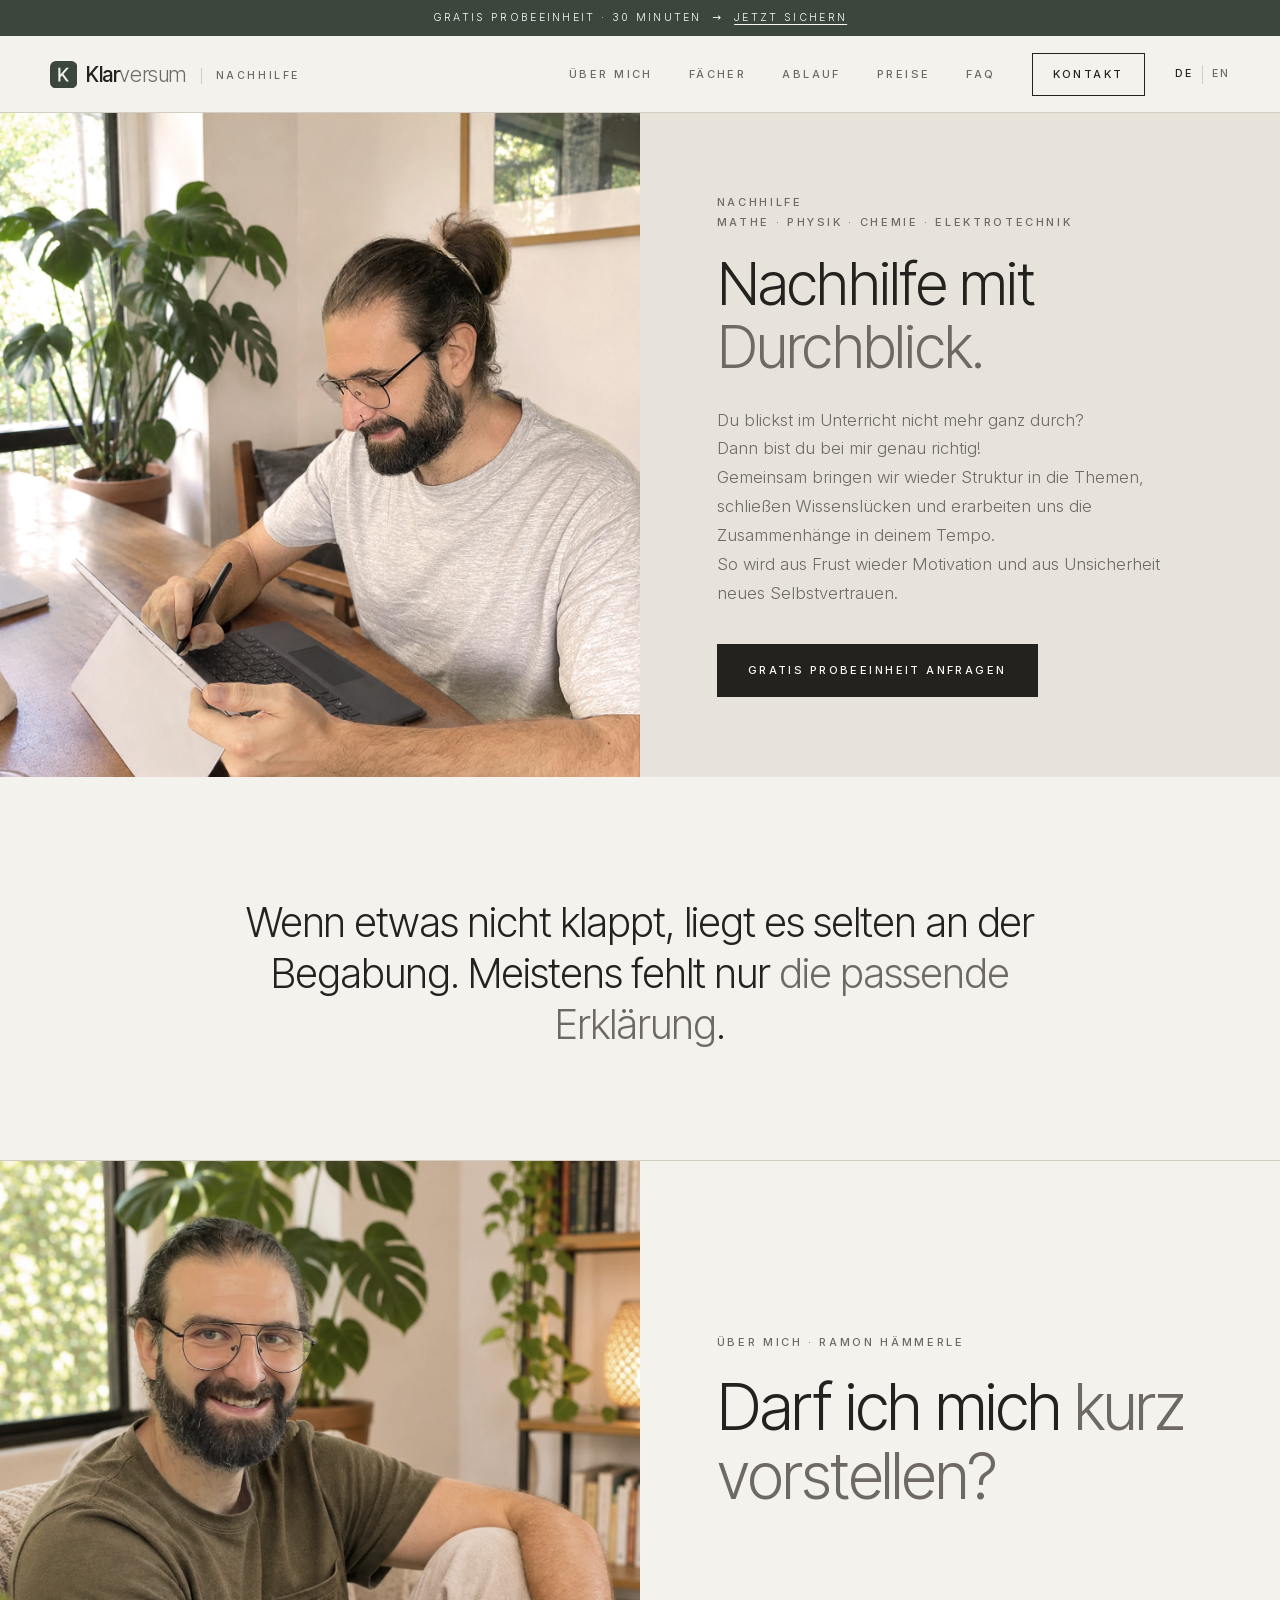
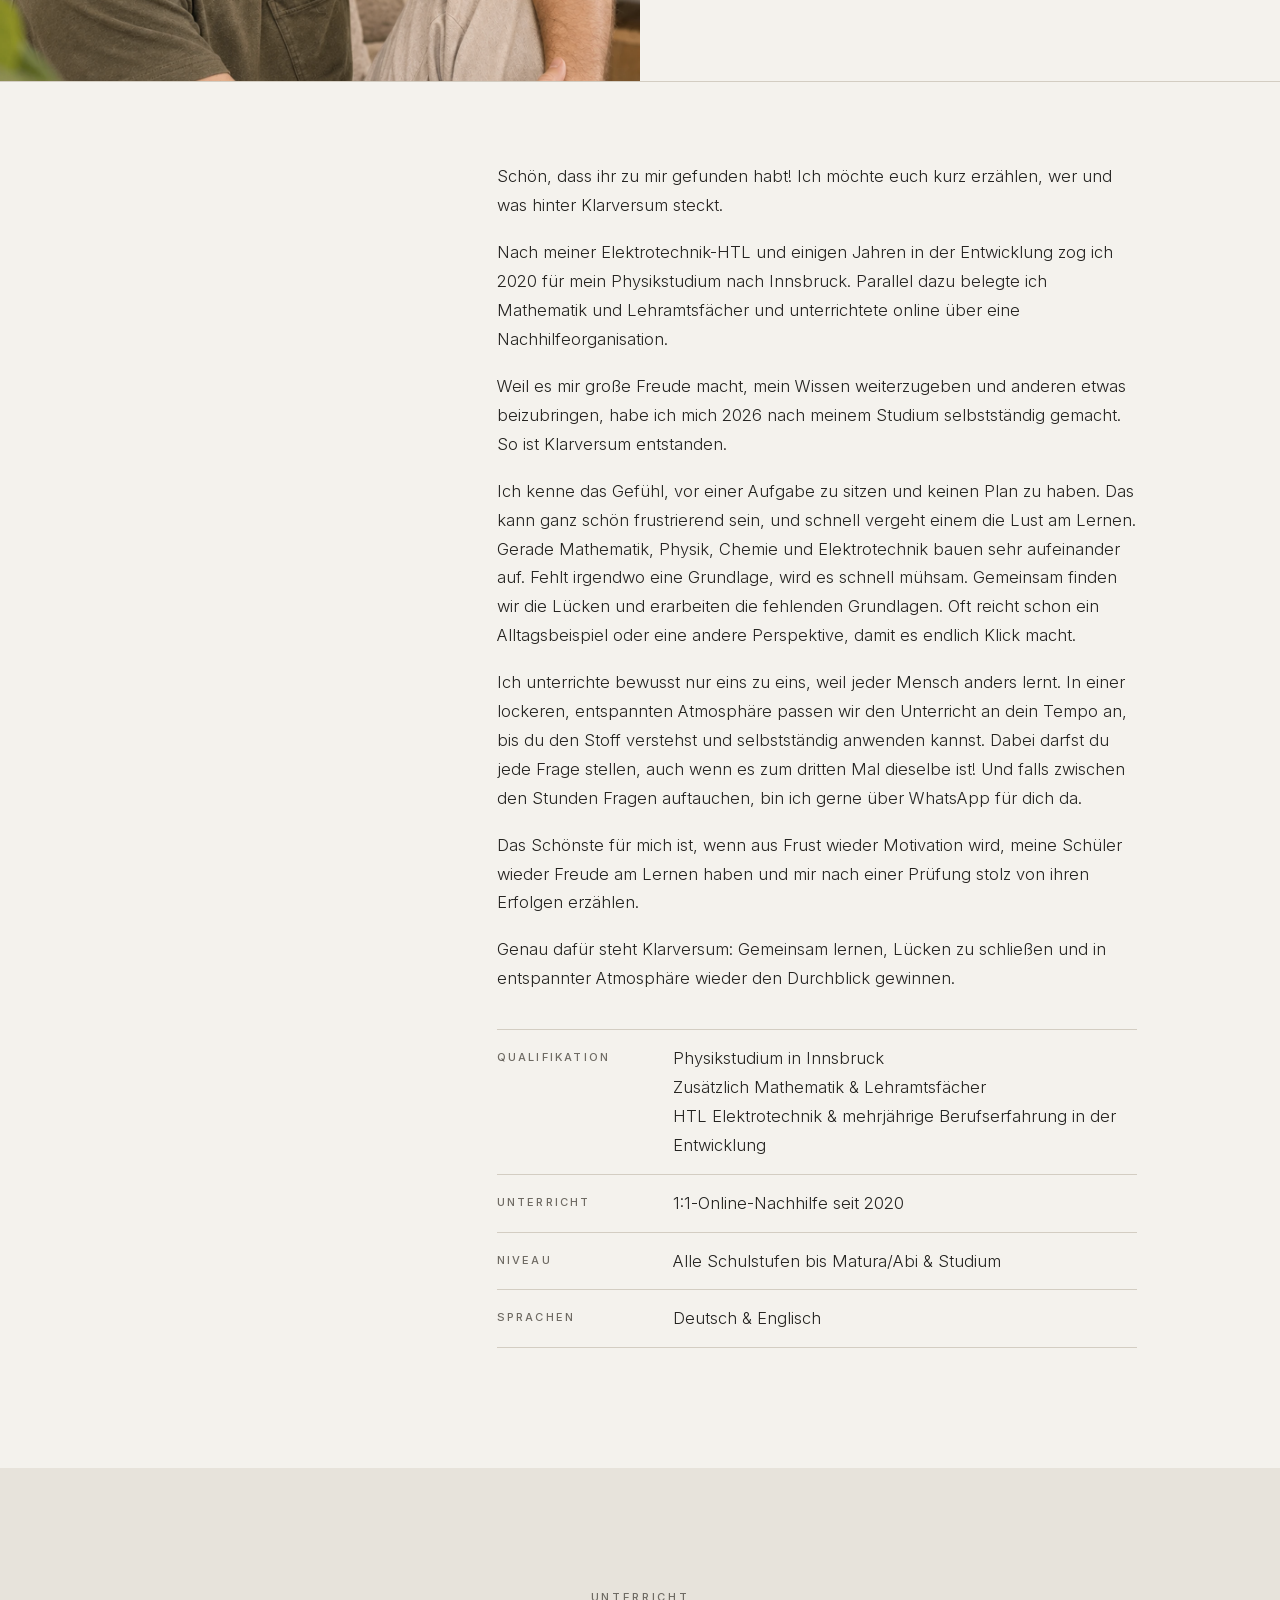
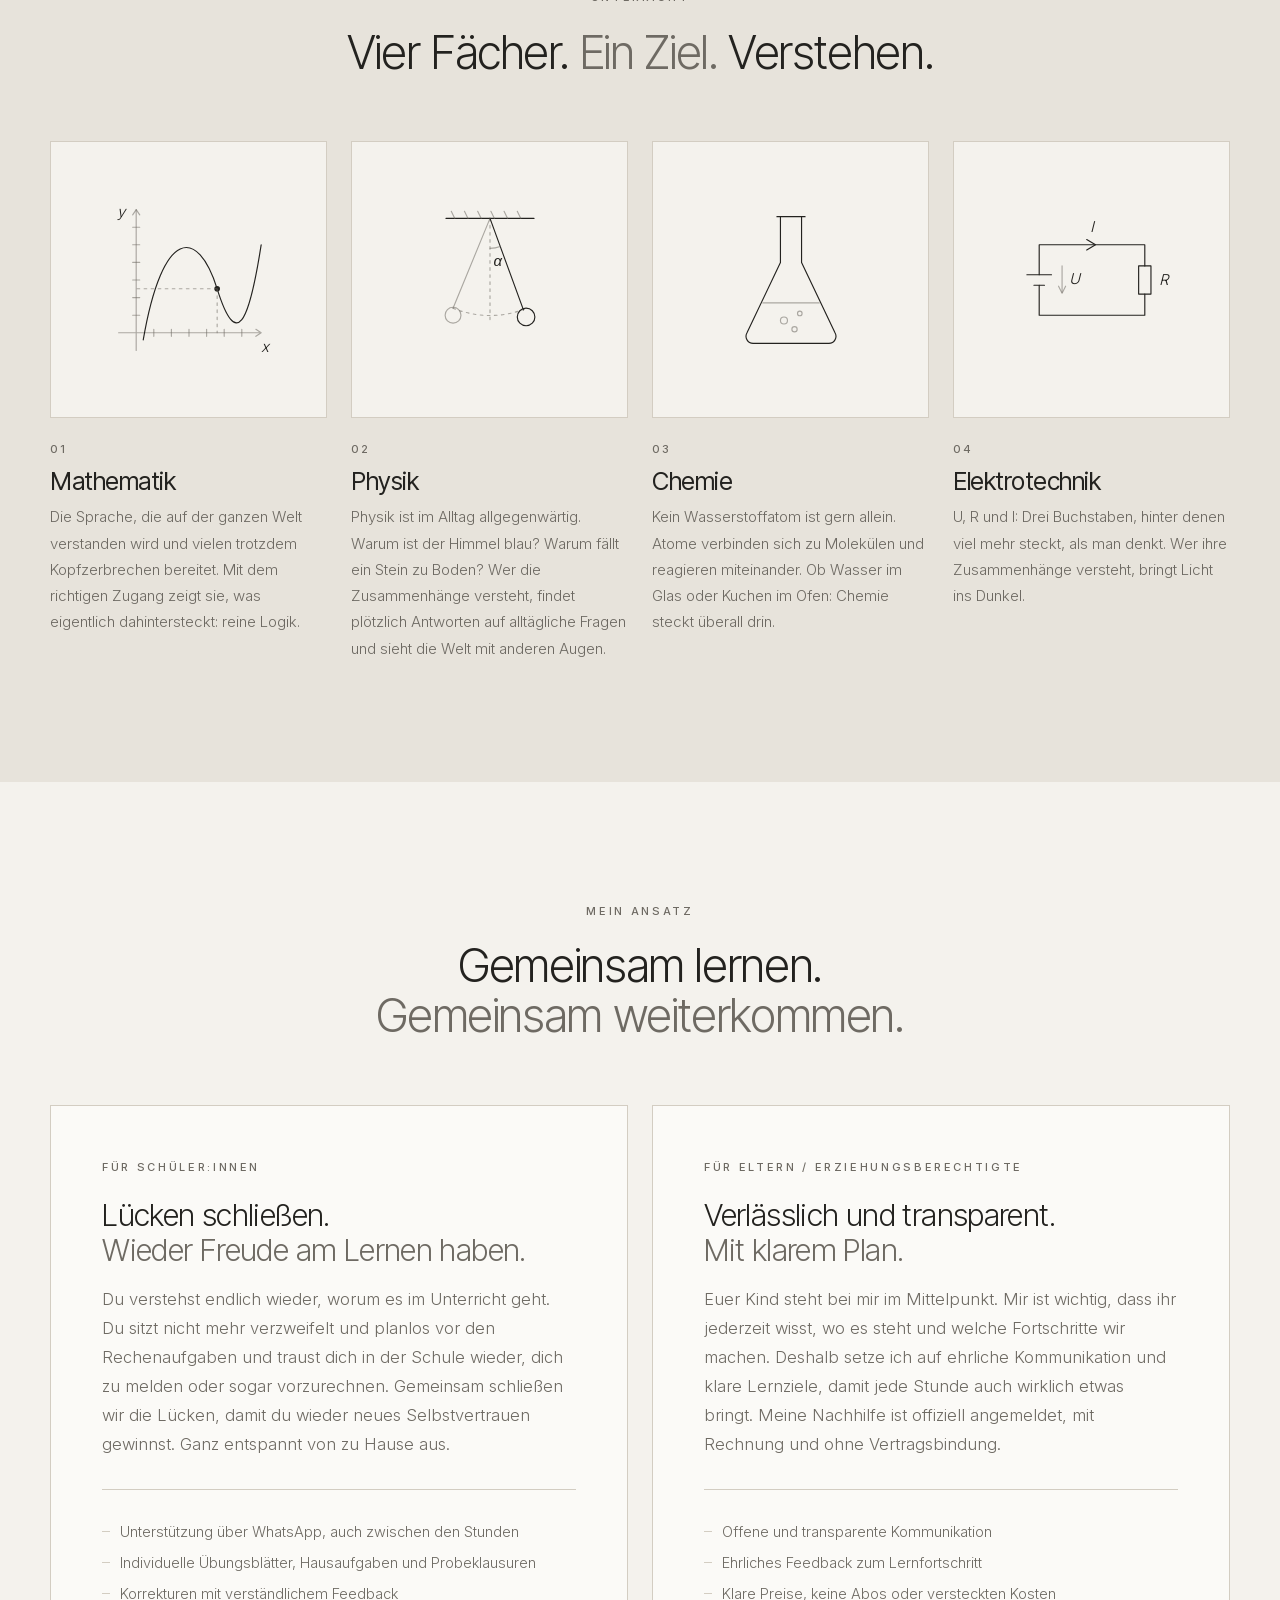
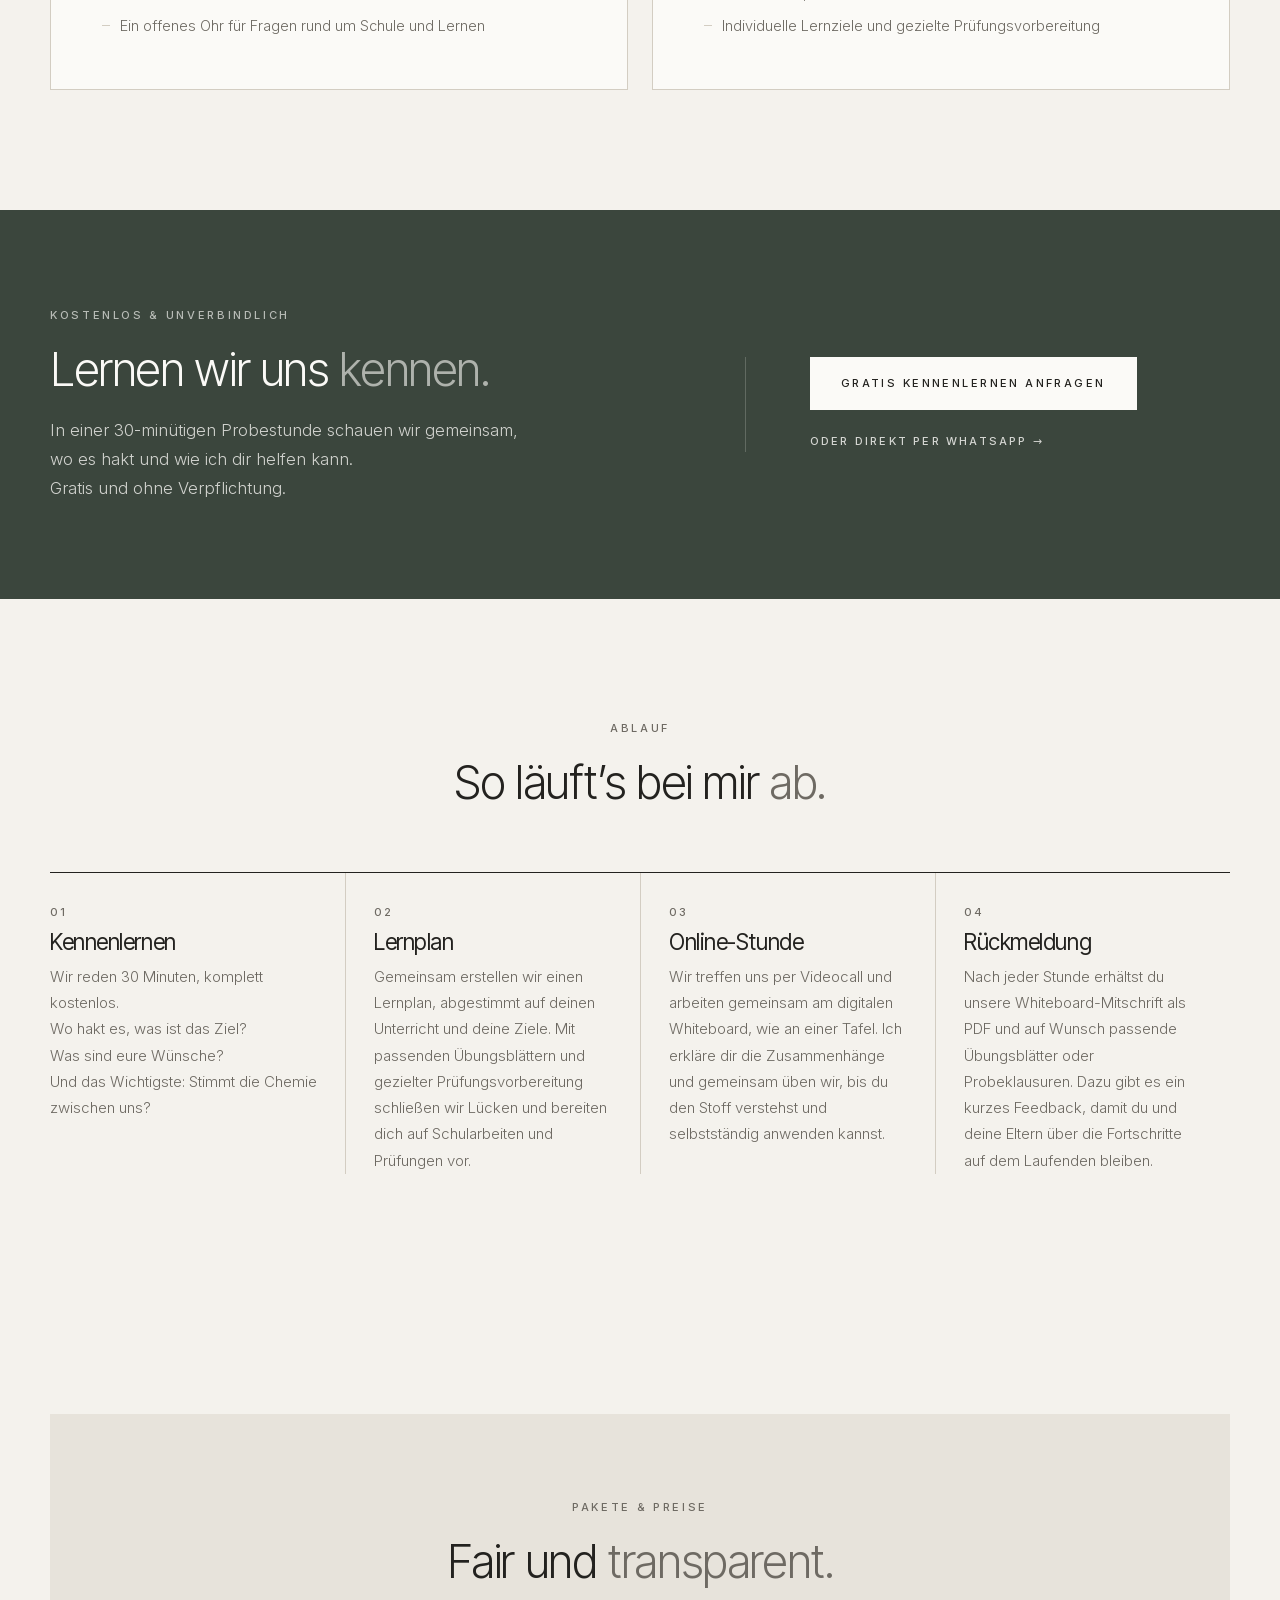
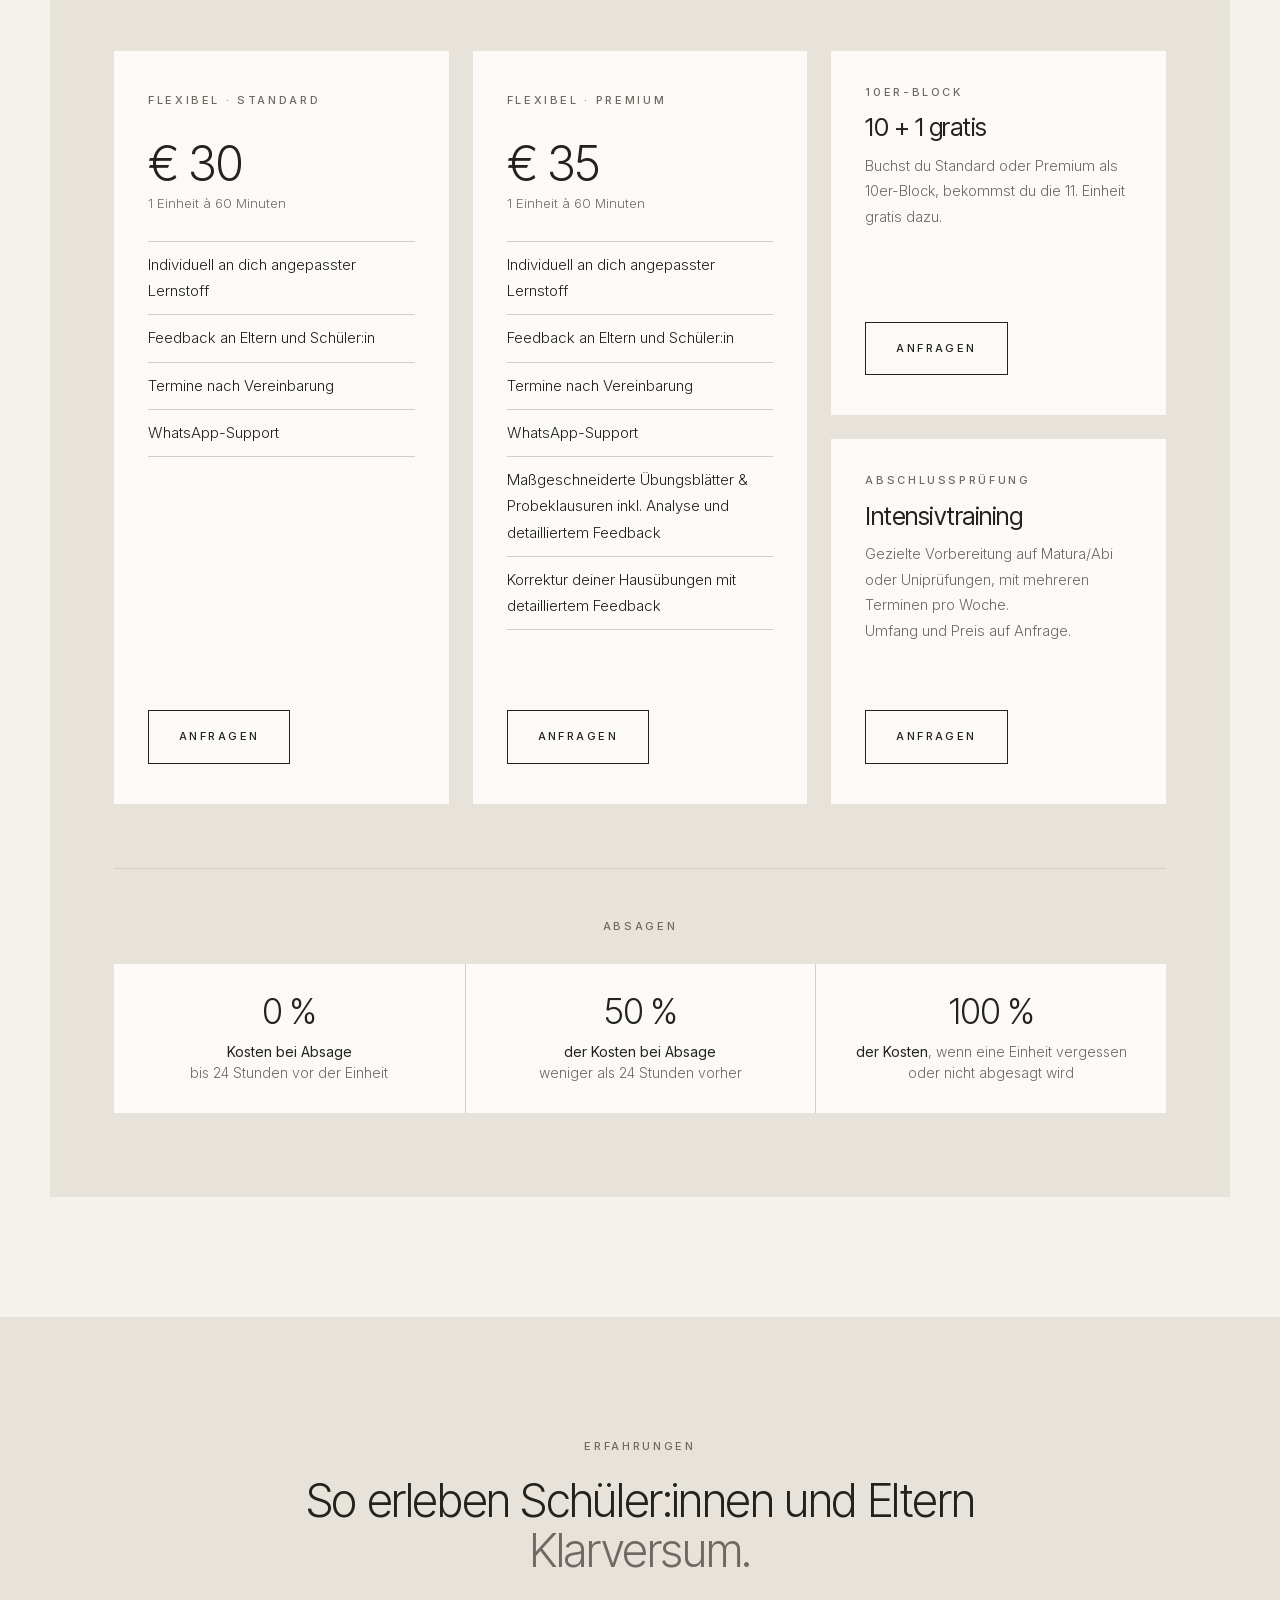
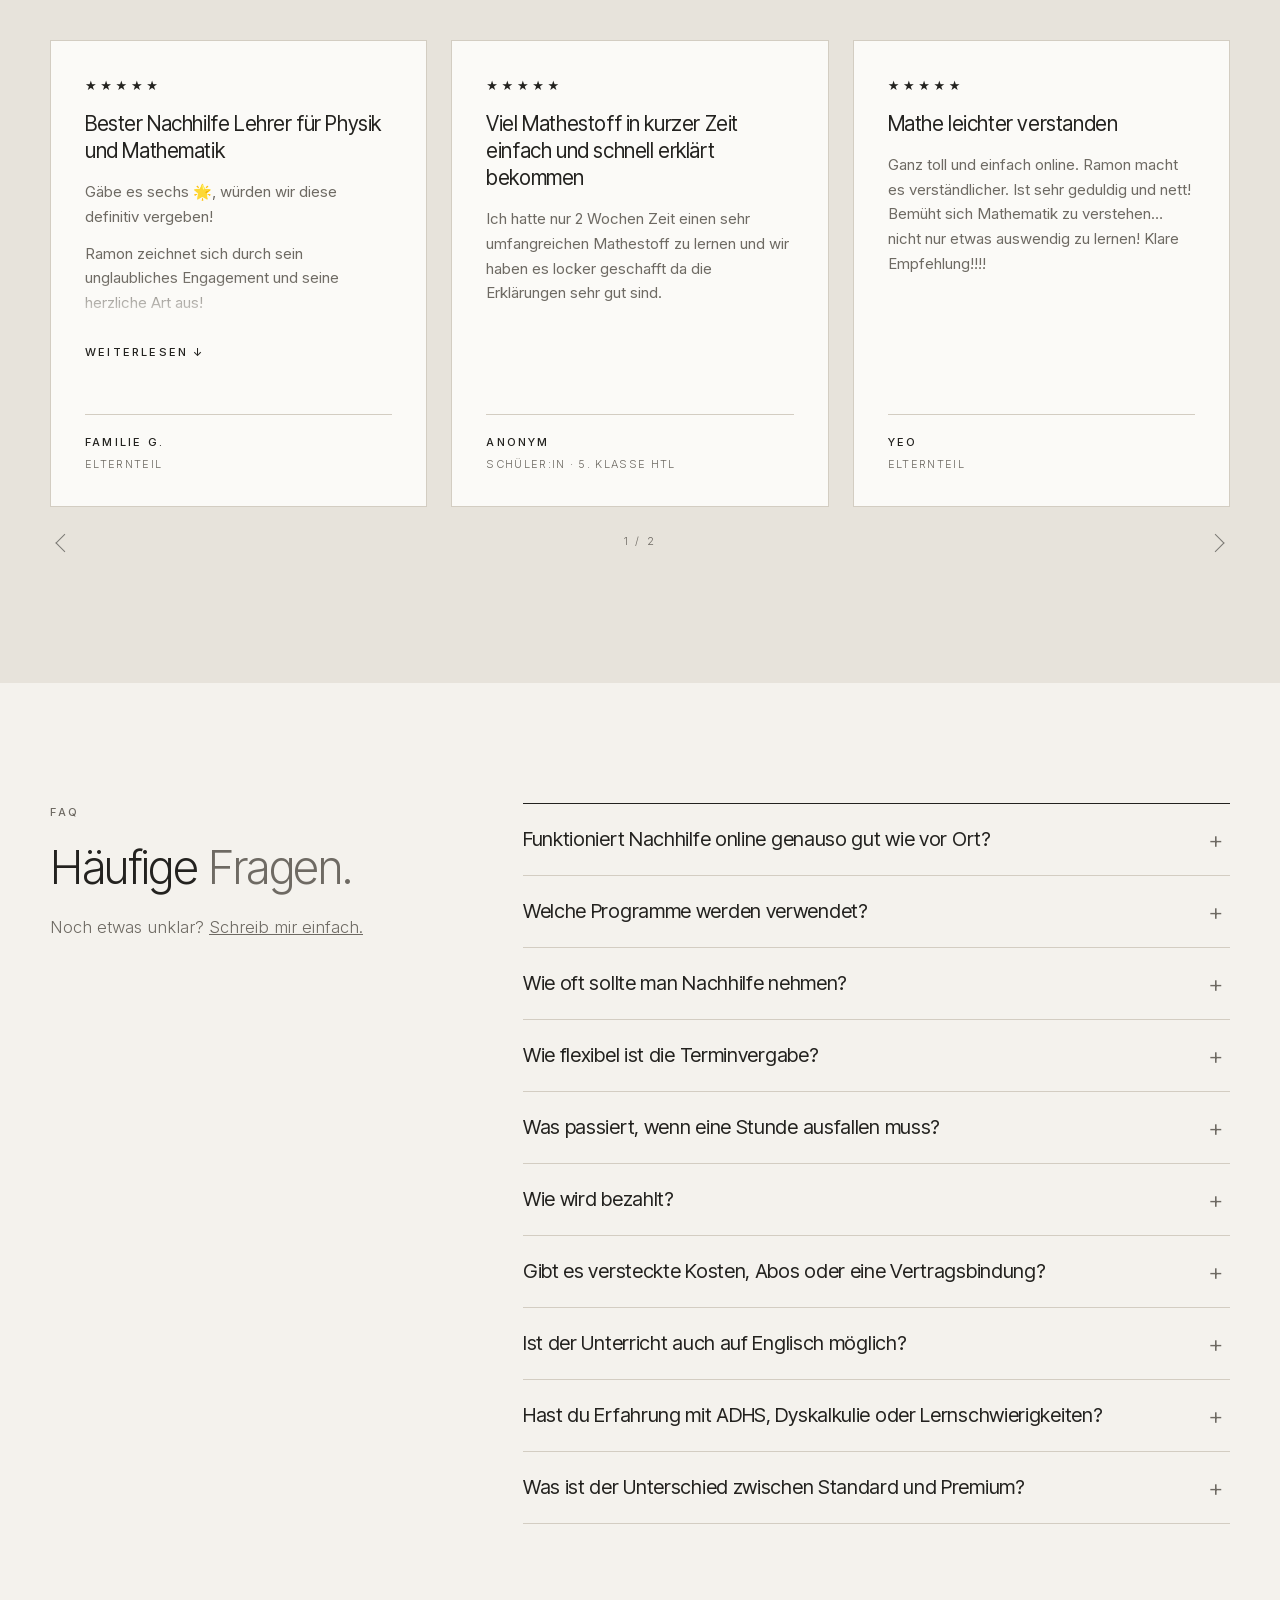
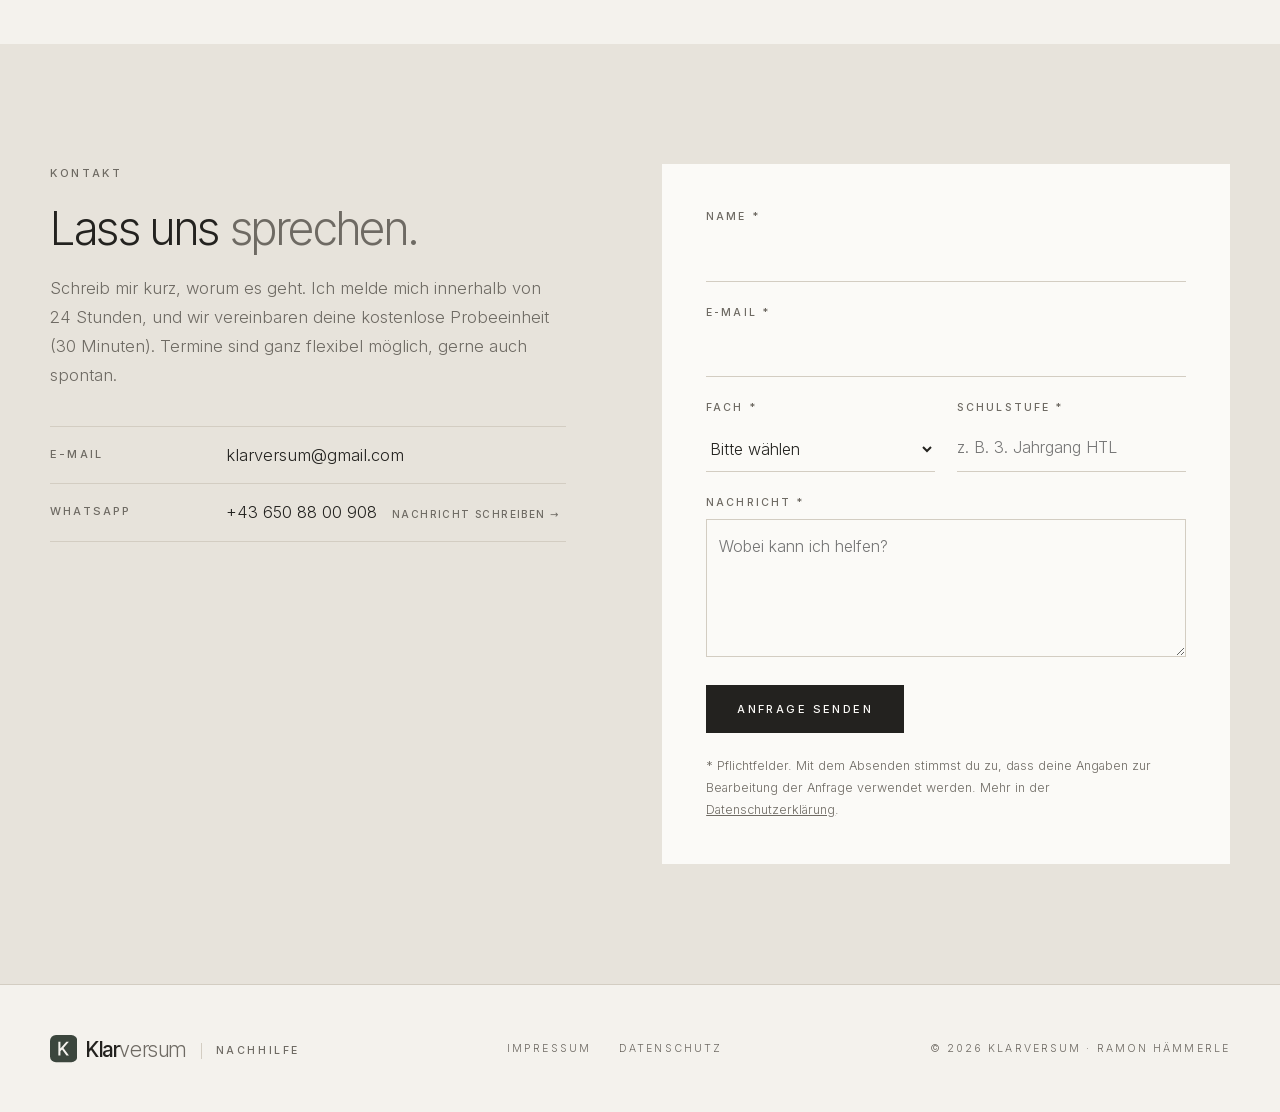
==== commit c5e5b3ac: "SEO-Entwurf zurückgenommen (wartet auf Ramons Freigabe), nur neues Logo und Favicon" ====
--- a/index.html
+++ b/index.html
@@ -3,204 +3,14 @@
 <head>
 <meta charset="utf-8">
 <meta name="viewport" content="width=device-width, initial-scale=1">
-<title>Online-Nachhilfe Mathe, Physik &amp; Elektrotechnik · Klarversum</title>
-<meta name="description" content="Persönliche 1:1-Online-Nachhilfe mit Ramon Hämmerle in Mathe, Physik, Chemie und Elektrotechnik – für Schule, HTL, Matura und Studium. Gratis Probeeinheit.">
+<title>Klarversum · Nachhilfe mit Ramon Hämmerle</title>
+<meta name="description" content="Klarversum – Nachhilfe in Mathematik, Physik, Chemie und Elektrotechnik mit Ramon Hämmerle. Online, auf Deutsch und Englisch. Kostenlose Probeeinheit.">
 <link rel="alternate" hreflang="de" href="https://klarversum.at/">
 <link rel="alternate" hreflang="en" href="https://klarversum.at/en.html">
-<link rel="alternate" hreflang="x-default" href="https://klarversum.at/">
-<link rel="canonical" href="https://klarversum.at/">
+<link rel="preload" href="fonts/inter-latin.woff2" as="font" type="font/woff2" crossorigin>
 <link rel="icon" href="favicon.ico" sizes="any">
 <link rel="icon" href="favicon.svg" type="image/svg+xml">
 <link rel="apple-touch-icon" href="apple-touch-icon.png">
-<meta name="theme-color" content="#3b463d">
-<meta property="og:type" content="website">
-<meta property="og:site_name" content="Klarversum">
-<meta property="og:title" content="Online-Nachhilfe Mathe, Physik &amp; Elektrotechnik · Klarversum">
-<meta property="og:description" content="Persönliche 1:1-Online-Nachhilfe mit Ramon Hämmerle in Mathe, Physik, Chemie und Elektrotechnik – für Schule, HTL, Matura und Studium. Gratis Probeeinheit.">
-<meta property="og:url" content="https://klarversum.at/">
-<meta property="og:image" content="https://klarversum.at/images/og-klarversum.jpg">
-<meta property="og:image:width" content="1200">
-<meta property="og:image:height" content="630">
-<meta property="og:locale" content="de_AT">
-<meta property="og:locale:alternate" content="en_GB">
-<meta name="twitter:card" content="summary_large_image">
-<script type="application/ld+json">
-{
- "@context": "https://schema.org",
- "@graph": [
-  {
-   "@type": "EducationalOrganization",
-   "@id": "https://klarversum.at/#organisation",
-   "name": "Klarversum",
-   "alternateName": "Klarversum Nachhilfe",
-   "url": "https://klarversum.at/",
-   "logo": "https://klarversum.at/images/logo-512.png",
-   "image": "https://klarversum.at/images/og-klarversum.jpg",
-   "description": "Persönliche 1:1-Online-Nachhilfe in Mathematik, Physik, Chemie und Elektrotechnik mit Ramon Hämmerle – für alle Schulstufen bis zur Matura und für das Studium, auf Deutsch und Englisch.",
-   "email": "klarversum@gmail.com",
-   "telephone": "+43 650 8800908",
-   "founder": {
-    "@id": "https://klarversum.at/#ramon"
-   },
-   "areaServed": {
-    "@type": "Country",
-    "name": "Österreich"
-   },
-   "availableLanguage": [
-    "de",
-    "en"
-   ],
-   "knowsAbout": [
-    "Mathematik",
-    "Physik",
-    "Chemie",
-    "Elektrotechnik",
-    "Matura-Vorbereitung"
-   ],
-   "makesOffer": [
-    {
-     "@type": "Offer",
-     "name": "Standard",
-     "description": "1:1-Online-Nachhilfe, 60 Minuten, inkl. WhatsApp-Support",
-     "priceSpecification": {
-      "@type": "UnitPriceSpecification",
-      "price": 30,
-      "priceCurrency": "EUR",
-      "unitText": "60 min"
-     }
-    },
-    {
-     "@type": "Offer",
-     "name": "Premium",
-     "description": "1:1-Online-Nachhilfe, 60 Minuten, mit individuellen Übungsblättern, Probeprüfungen und Korrekturen",
-     "priceSpecification": {
-      "@type": "UnitPriceSpecification",
-      "price": 35,
-      "priceCurrency": "EUR",
-      "unitText": "60 min"
-     }
-    }
-   ]
-  },
-  {
-   "@type": "Person",
-   "@id": "https://klarversum.at/#ramon",
-   "name": "Ramon Hämmerle",
-   "jobTitle": "Nachhilfelehrer",
-   "worksFor": {
-    "@id": "https://klarversum.at/#organisation"
-   },
-   "image": "https://klarversum.at/images/ramon-portrait.webp",
-   "knowsLanguage": [
-    "de",
-    "en"
-   ],
-   "description": "Physikstudium in Innsbruck, zusätzlich Mathematik und Lehramtsfächer, HTL Elektrotechnik und mehrjährige Berufserfahrung in der Entwicklung; 1:1-Online-Nachhilfe seit 2020."
-  },
-  {
-   "@type": "WebSite",
-   "@id": "https://klarversum.at/#website",
-   "url": "https://klarversum.at/",
-   "name": "Klarversum",
-   "inLanguage": [
-    "de",
-    "en"
-   ],
-   "publisher": {
-    "@id": "https://klarversum.at/#organisation"
-   }
-  },
-  {
-   "@type": "FAQPage",
-   "@id": "https://klarversum.at/#faq",
-   "inLanguage": "de",
-   "mainEntity": [
-    {
-     "@type": "Question",
-     "name": "Funktioniert Nachhilfe online genauso gut wie vor Ort?",
-     "acceptedAnswer": {
-      "@type": "Answer",
-      "text": "Tatsächlich habe ich die Erfahrung gemacht, dass Online-Nachhilfe oft sogar besser funktioniert! 😊 Natürlich hängt das auch vom Lerntyp ab. Am digitalen Whiteboard arbeiten wir gemeinsam so, als würden wir direkt vor einer Tafel stehen. Außerdem sparst du dir die An- und Abreise und kannst die gewonnene Zeit zum Üben oder Wiederholen nutzen."
-     }
-    },
-    {
-     "@type": "Question",
-     "name": "Welche Programme werden verwendet?",
-     "acceptedAnswer": {
-      "@type": "Answer",
-      "text": "Wir treffen uns über Google Meet. Dafür brauchst du kein eigenes Konto und am Computer auch keine zusätzliche Software. Den Link schicke ich dir vor der Stunde per WhatsApp oder E-Mail. Wir arbeiten gemeinsam am digitalen Whiteboard über OneNote. Nach jeder Stunde erhältst du unsere Mitschrift als PDF, damit du alles jederzeit nachlesen und zum Lernen verwenden kannst."
-     }
-    },
-    {
-     "@type": "Question",
-     "name": "Wie oft sollte man Nachhilfe nehmen?",
-     "acceptedAnswer": {
-      "@type": "Answer",
-      "text": "Das hängt natürlich davon ab, wie viel Stoff wir aufarbeiten müssen. Grundsätzlich empfehle ich eine Stunde pro Woche, um Wissenslücken zu schließen und beim aktuellen Stoff dranzubleiben. So bleibt das Gelernte besser hängen und wir vermeiden unnötigen Stress vor Prüfungen. Bei Bedarf können wir die Stunden vor Schularbeiten oder Prüfungen natürlich aufstocken."
-     }
-    },
-    {
-     "@type": "Question",
-     "name": "Wie flexibel ist die Terminvergabe?",
-     "acceptedAnswer": {
-      "@type": "Answer",
-      "text": "Sehr flexibel! Da ich selbstständig arbeite, bin ich an keine festen Zeiten gebunden. Besonders bewährt hat sich das Wochenende: Da ist keine Schule, alle sind entspannter und der Kopf ist frei. Unter der Woche, nach einem langen Schultag, ist die Konzentration oft schon aufgebraucht. Am Ende entscheidet ihr. Schreibt mir einfach jederzeit, wir finden immer eine passende Lösung."
-     }
-    },
-    {
-     "@type": "Question",
-     "name": "Was passiert, wenn eine Stunde ausfallen muss?",
-     "acceptedAnswer": {
-      "@type": "Answer",
-      "text": "Kein Problem, das kann passieren! Bis 24 Stunden vorher kannst du kostenlos absagen oder verschieben. Bei kurzfristigeren Absagen verrechne ich 50 % der Kosten, bei nicht abgesagten oder vergessenen Stunden 100 %. Bei unvorhersehbaren Ereignissen oder Krankheit finden wir natürlich eine individuelle Lösung."
-     }
-    },
-    {
-     "@type": "Question",
-     "name": "Wie wird bezahlt?",
-     "acceptedAnswer": {
-      "@type": "Answer",
-      "text": "Du erhältst eine offizielle Rechnung per E-Mail und auf Wunsch auch über WhatsApp. Darin sind alle Nachhilfestunden übersichtlich aufgelistet. Den Betrag kannst du ganz einfach auf das angegebene Konto überweisen."
-     }
-    },
-    {
-     "@type": "Question",
-     "name": "Gibt es versteckte Kosten, Abos oder eine Vertragsbindung?",
-     "acceptedAnswer": {
-      "@type": "Answer",
-      "text": "Nein! Bei mir gibt es keine versteckten Kosten, Abos oder Vertragsbindungen. Alle Preise und Leistungen sind transparent aufgelistet. Auch für den WhatsApp-Support oder kurze Fragen zwischen den Stunden entstehen keine zusätzlichen Kosten."
-     }
-    },
-    {
-     "@type": "Question",
-     "name": "Ist der Unterricht auch auf Englisch möglich?",
-     "acceptedAnswer": {
-      "@type": "Answer",
-      "text": "Ja, sehr gerne. Ich unterrichte auf Deutsch und auf Englisch."
-     }
-    },
-    {
-     "@type": "Question",
-     "name": "Hast du Erfahrung mit ADHS, Dyskalkulie oder Lernschwierigkeiten?",
-     "acceptedAnswer": {
-      "@type": "Answer",
-      "text": "Ja, ich habe bereits viel Erfahrung im Umgang mit unterschiedlichen Lernschwierigkeiten, insbesondere ADHS und Dyskalkulie. Bei Lernschwierigkeiten passe ich das Lerntempo, die Erklärungen und den Aufbau der Stunden individuell an. Mir ist wichtig, gemeinsam einen Lernweg zu finden, der für dich funktioniert."
-     }
-    },
-    {
-     "@type": "Question",
-     "name": "Was ist der Unterschied zwischen Standard und Premium?",
-     "acceptedAnswer": {
-      "@type": "Answer",
-      "text": "Beide Pakete beinhalten individuellen 1:1-Unterricht und WhatsApp-Support zwischen den Stunden. Im Premium-Paket erstelle ich zusätzlich individuelle Übungsblätter mit Kontrollfragen und Probeklausuren, die genau auf deinen Lernstand abgestimmt sind. So können wir dein Wissen überprüfen, festigen, mögliche Schwächen erkennen und gezielt daran arbeiten, damit du gut auf Prüfungen vorbereitet bist. Deine Lösungen korrigiere ich und gebe dir ausführliches Feedback. Außerdem kannst du mir jederzeit eigene Aufgaben, Hausaufgaben oder bereits geschriebene Klausuren zur Korrektur schicken. Du bekommst dazu detaillierte Rückmeldungen und bei Bedarf besprechen wir die Schwierigkeiten gemeinsam in der nächsten Stunde."
-     }
-    }
-   ]
-  }
- ]
-}
-</script>
-<link rel="preload" href="fonts/inter-latin.woff2" as="font" type="font/woff2" crossorigin>
 <link rel="stylesheet" href="style.css?v=43">
 </head>
 <body>
@@ -232,7 +42,7 @@
     <div class="hero-inner">
       <figure class="photo hero-photo"><img src="images/ramon-schreibtisch.webp" alt="Ramon Hämmerle bei der Online-Nachhilfe mit Tablet und Stift" width="1500" height="2000" fetchpriority="high"></figure>
       <div class="hero-text">
-        <p class="label">Online-Nachhilfe<br>Mathe · Physik · Chemie · Elektrotechnik</p>
+        <p class="label">Nachhilfe<br>Mathe · Physik · Chemie · Elektrotechnik</p>
         <h1>Nachhilfe mit <em>Durchblick.</em></h1>
         <p class="lead">Du blickst im Unterricht nicht mehr ganz durch?<br>Dann bist du bei mir genau richtig!<br>Gemeinsam bringen wir wieder Struktur in die Themen, schließen Wissenslücken und erarbeiten uns die Zusammenhänge in deinem Tempo.<br>So wird aus Frust wieder Motivation und aus Unsicherheit neues Selbstvertrauen.</p>
         <a href="#kontakt" class="btn">Gratis Probeeinheit anfragen</a>
@@ -267,8 +77,8 @@
         <p>Genau dafür steht Klarversum: Gemeinsam lernen, Lücken zu schließen und in entspannter Atmosphäre wieder den Durchblick gewinnen.</p>
         <dl class="facts">
           <div><dt>Qualifikation</dt><dd>Physikstudium in Innsbruck<br>Zusätzlich Mathematik &amp; Lehramtsfächer<br>HTL Elektrotechnik &amp; mehrjährige Berufserfahrung in der Entwicklung</dd></div>
-          <div><dt>Unterricht</dt><dd>1:1-Online-Nachhilfe seit 2020<br>In ganz Österreich und darüber hinaus</dd></div>
-          <div><dt>Niveau</dt><dd>Alle Schulstufen (AHS, BHS, HTL) bis Matura/Abi &amp; Studium</dd></div>
+          <div><dt>Unterricht</dt><dd>1:1-Online-Nachhilfe seit 2020</dd></div>
+          <div><dt>Niveau</dt><dd>Alle Schulstufen bis Matura/Abi &amp; Studium</dd></div>
           <div><dt>Sprachen</dt><dd>Deutsch &amp; Englisch</dd></div>
         </dl>
       </div>
@@ -460,7 +270,7 @@
         <p>Ob Matura, Schularbeit, Uni- oder Nachprüfung: Wir machen einen klaren Plan für die letzten Wochen. Dazu Übungsblätter und Probeprüfungen unter echten Bedingungen, die wir danach gemeinsam durchgehen. So weißt du am Tag X: Ich kann das.</p>
         <a href="#preise" class="btn btn-outline">Zum Intensiv-Paket</a>
       </div>
-      <figure class="photo feature-photo"><img src="images/ramon-notizen.webp" alt="Ramons Hand schreibt mit dem Stift eine Formel zur partiellen Integration auf dem Tablet" width="1400" height="990" loading="lazy"></figure>
+      <figure class="photo feature-photo"><img src="images/ramon-notizen-gross.jpg" alt="Ramons Hand schreibt mit dem Stift eine Formel zur partiellen Integration auf dem Tablet" width="2000" height="1414" loading="lazy"></figure>
     </div>
   </section>
   -->
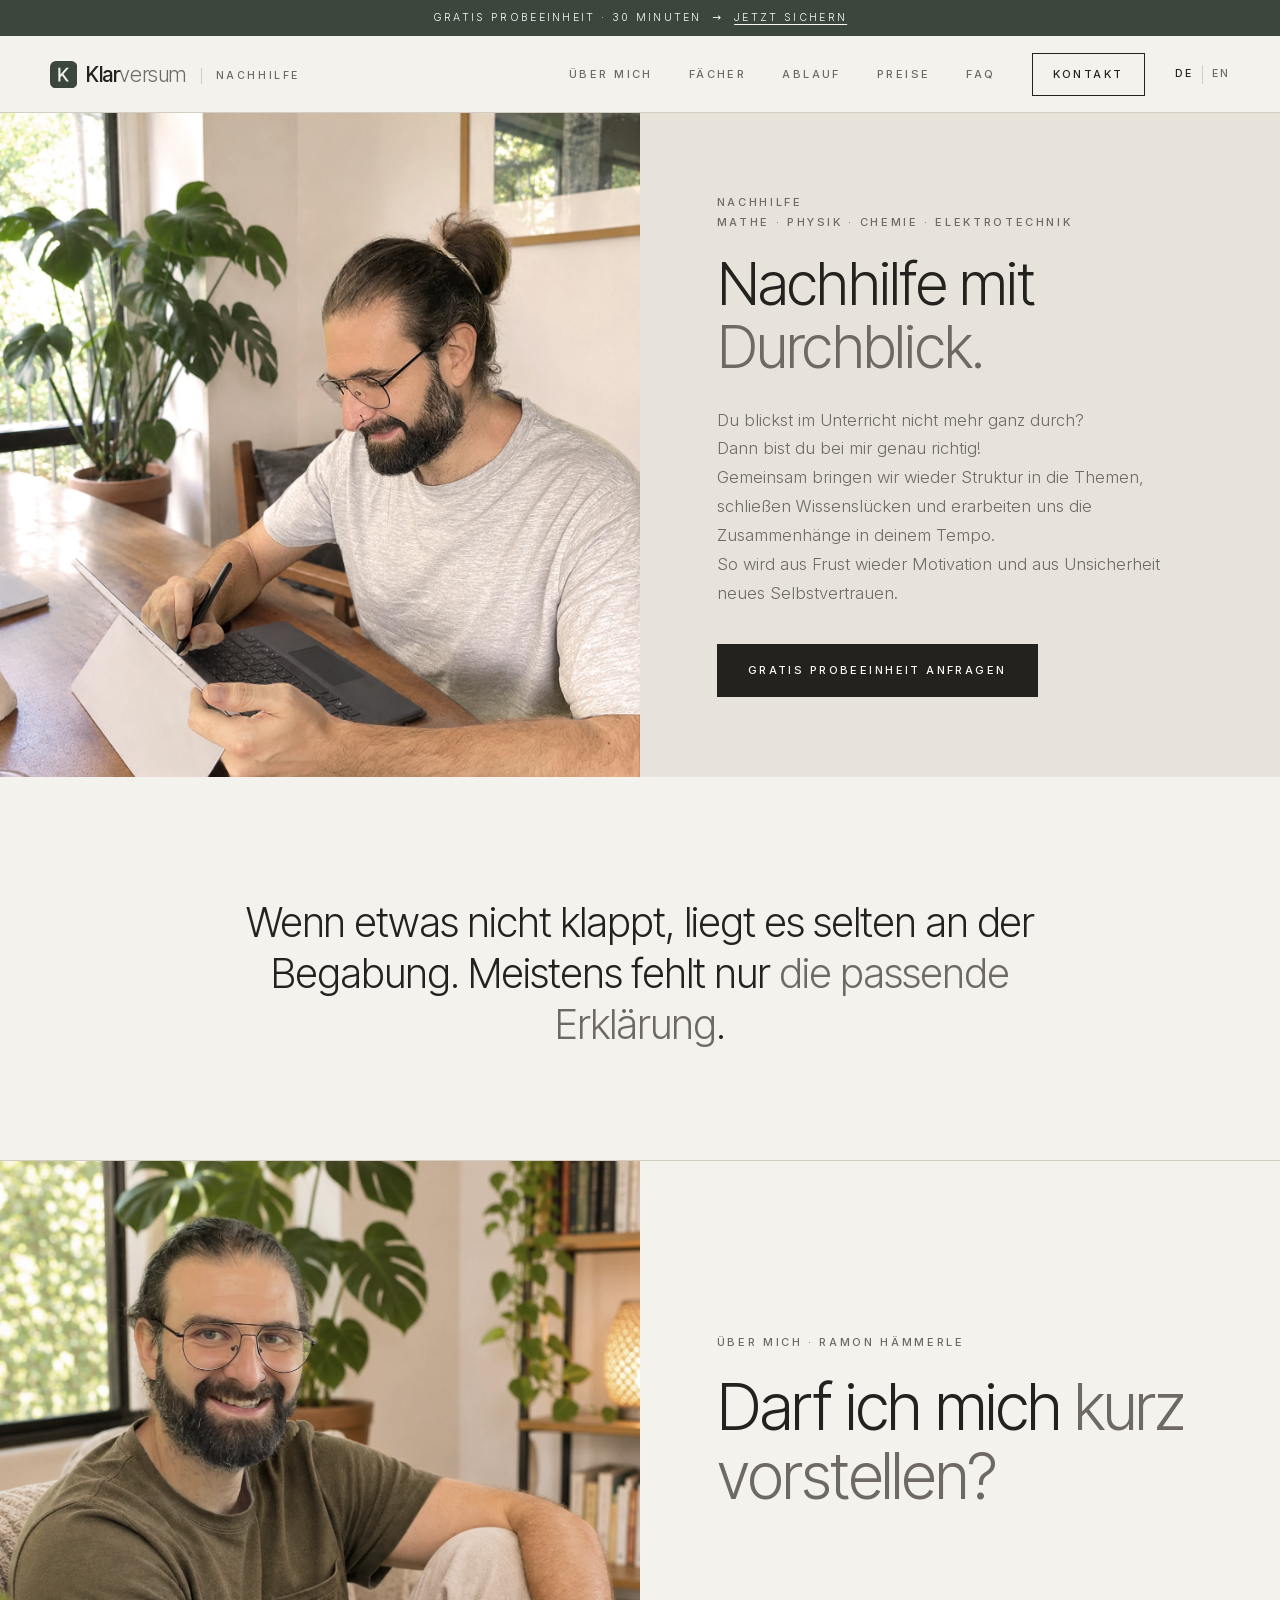
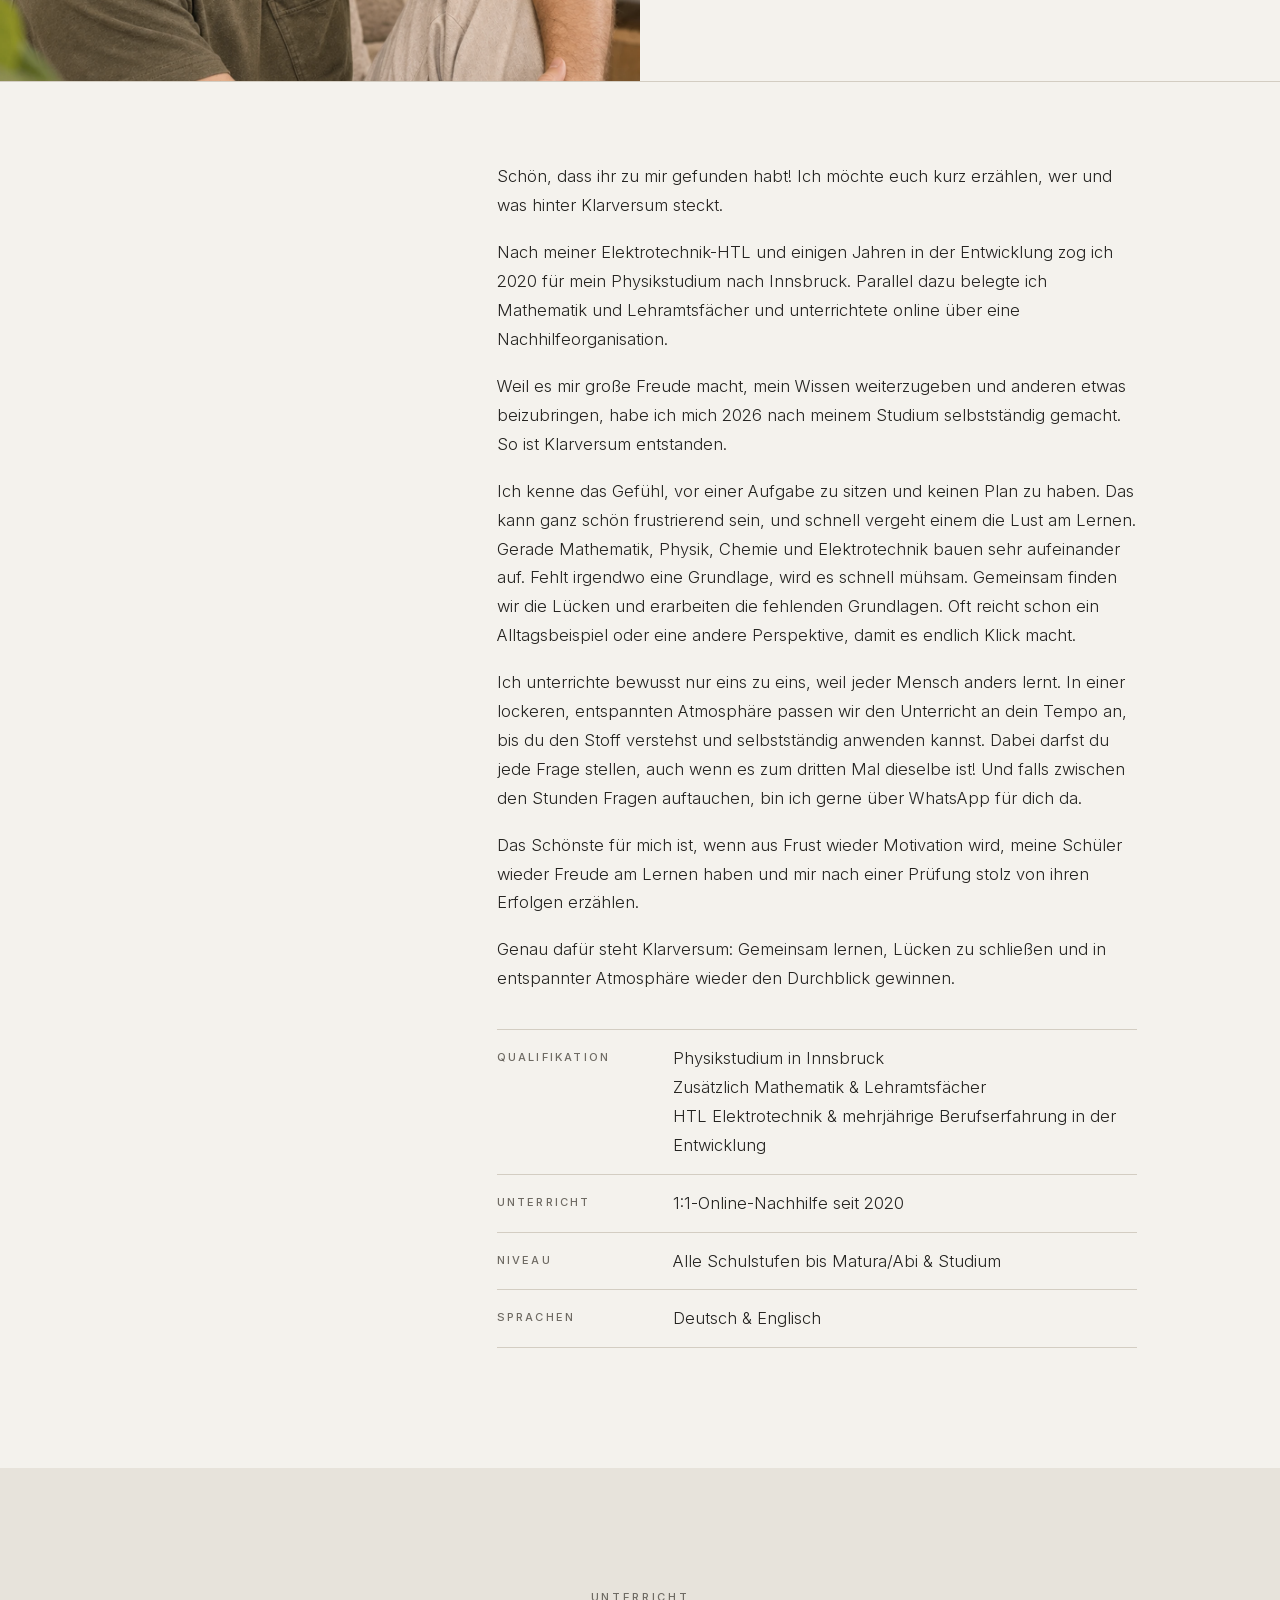
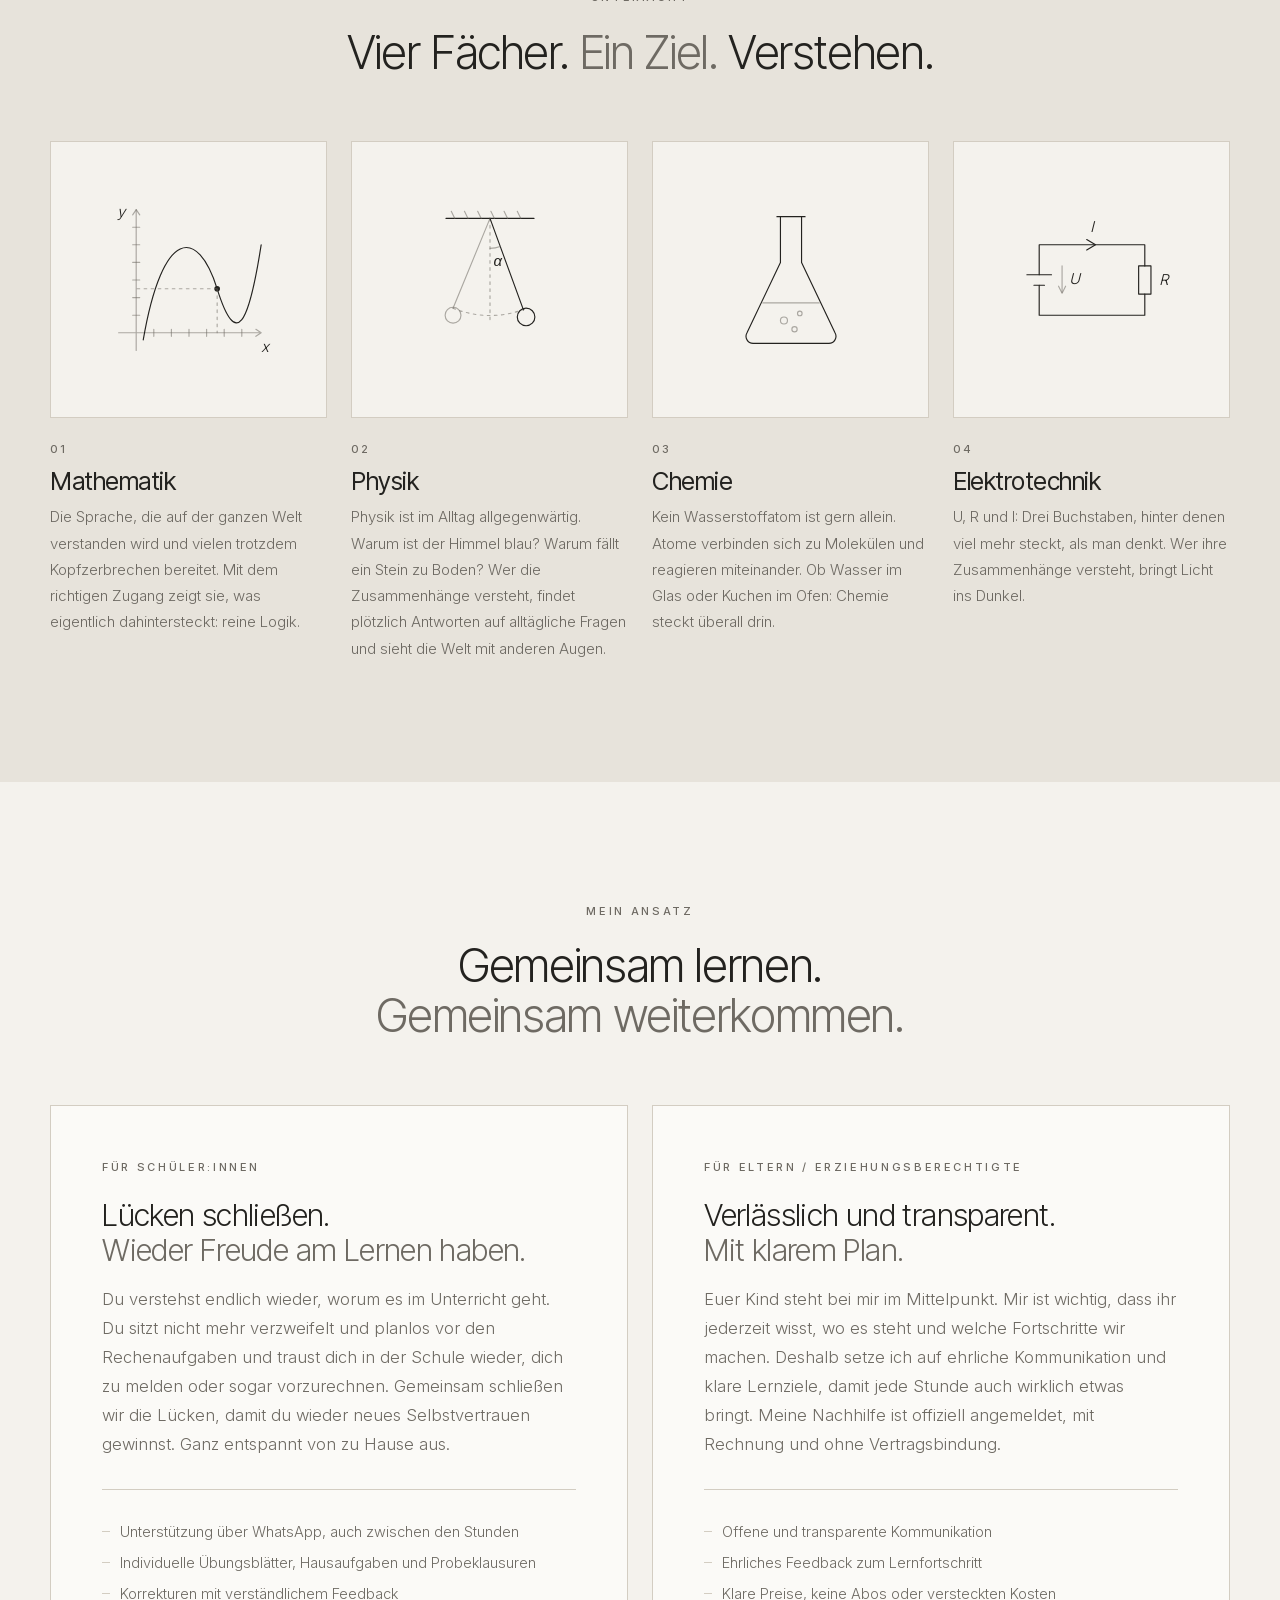
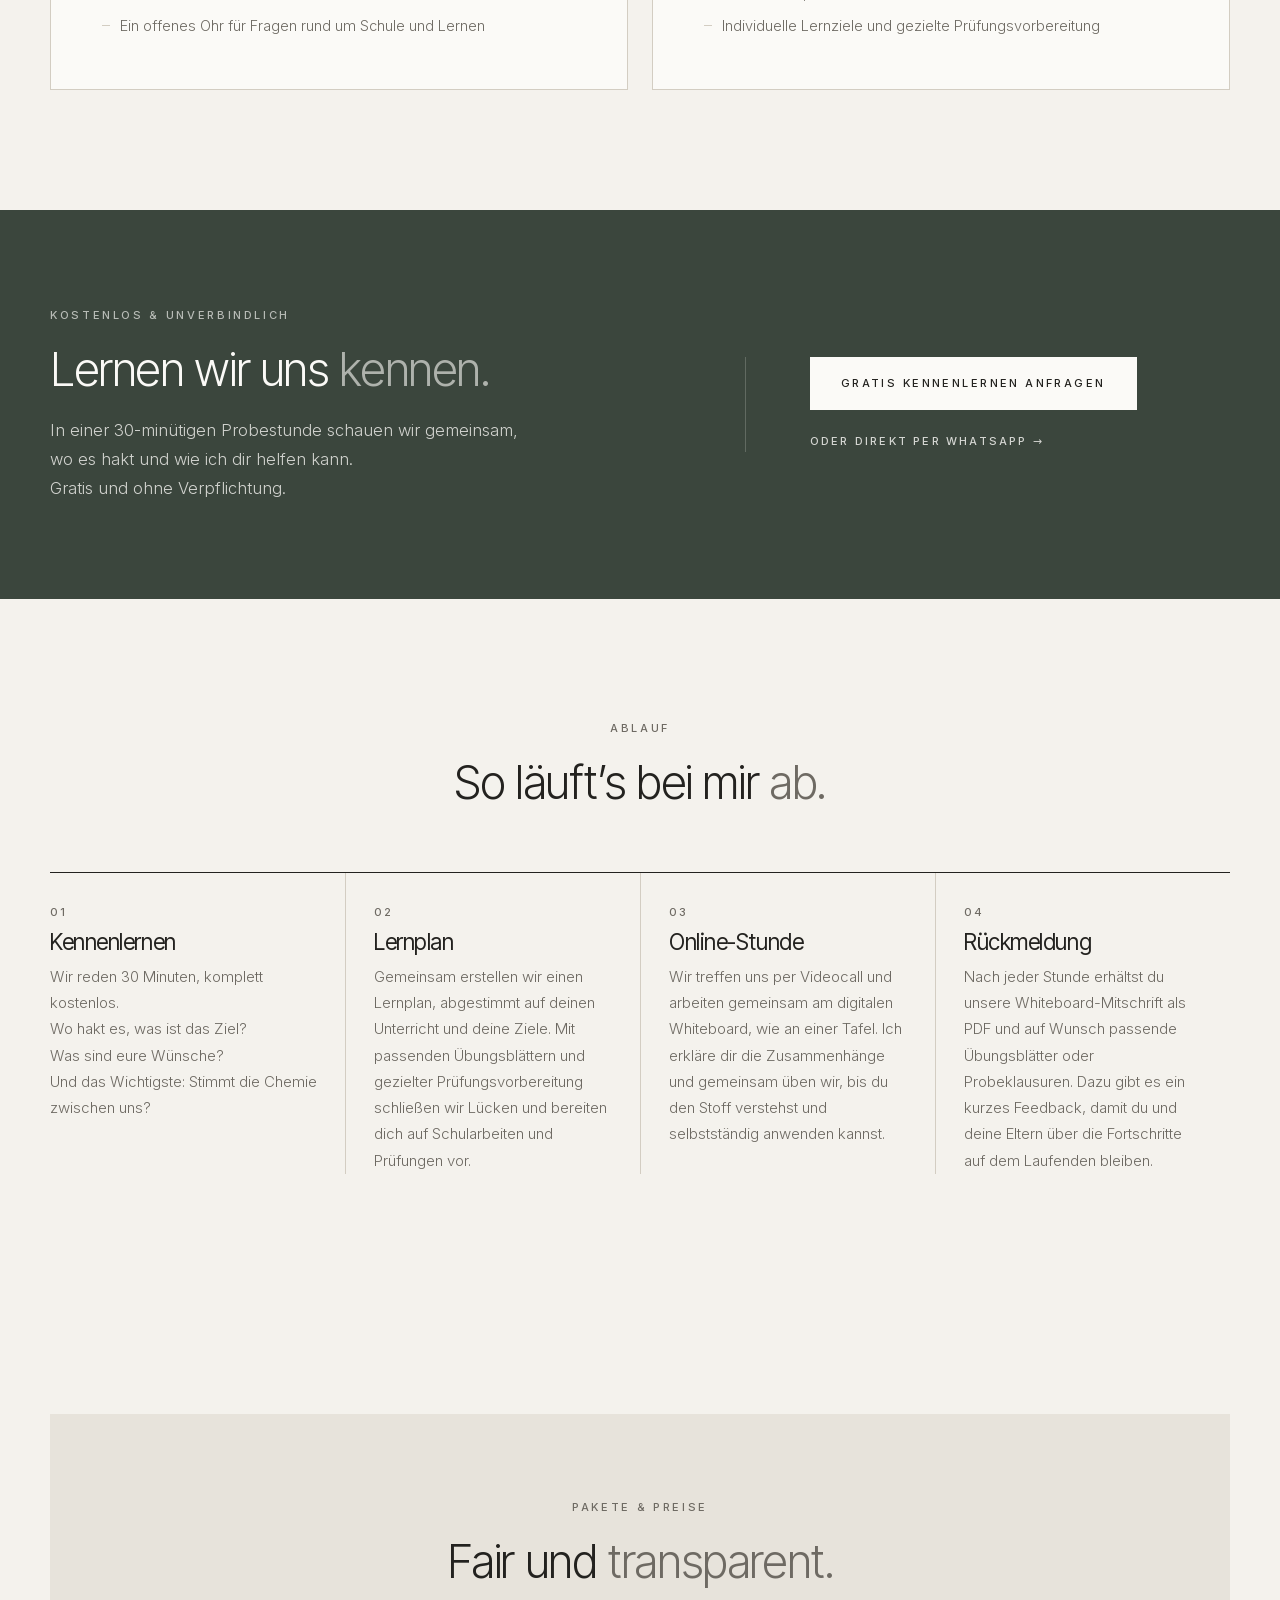
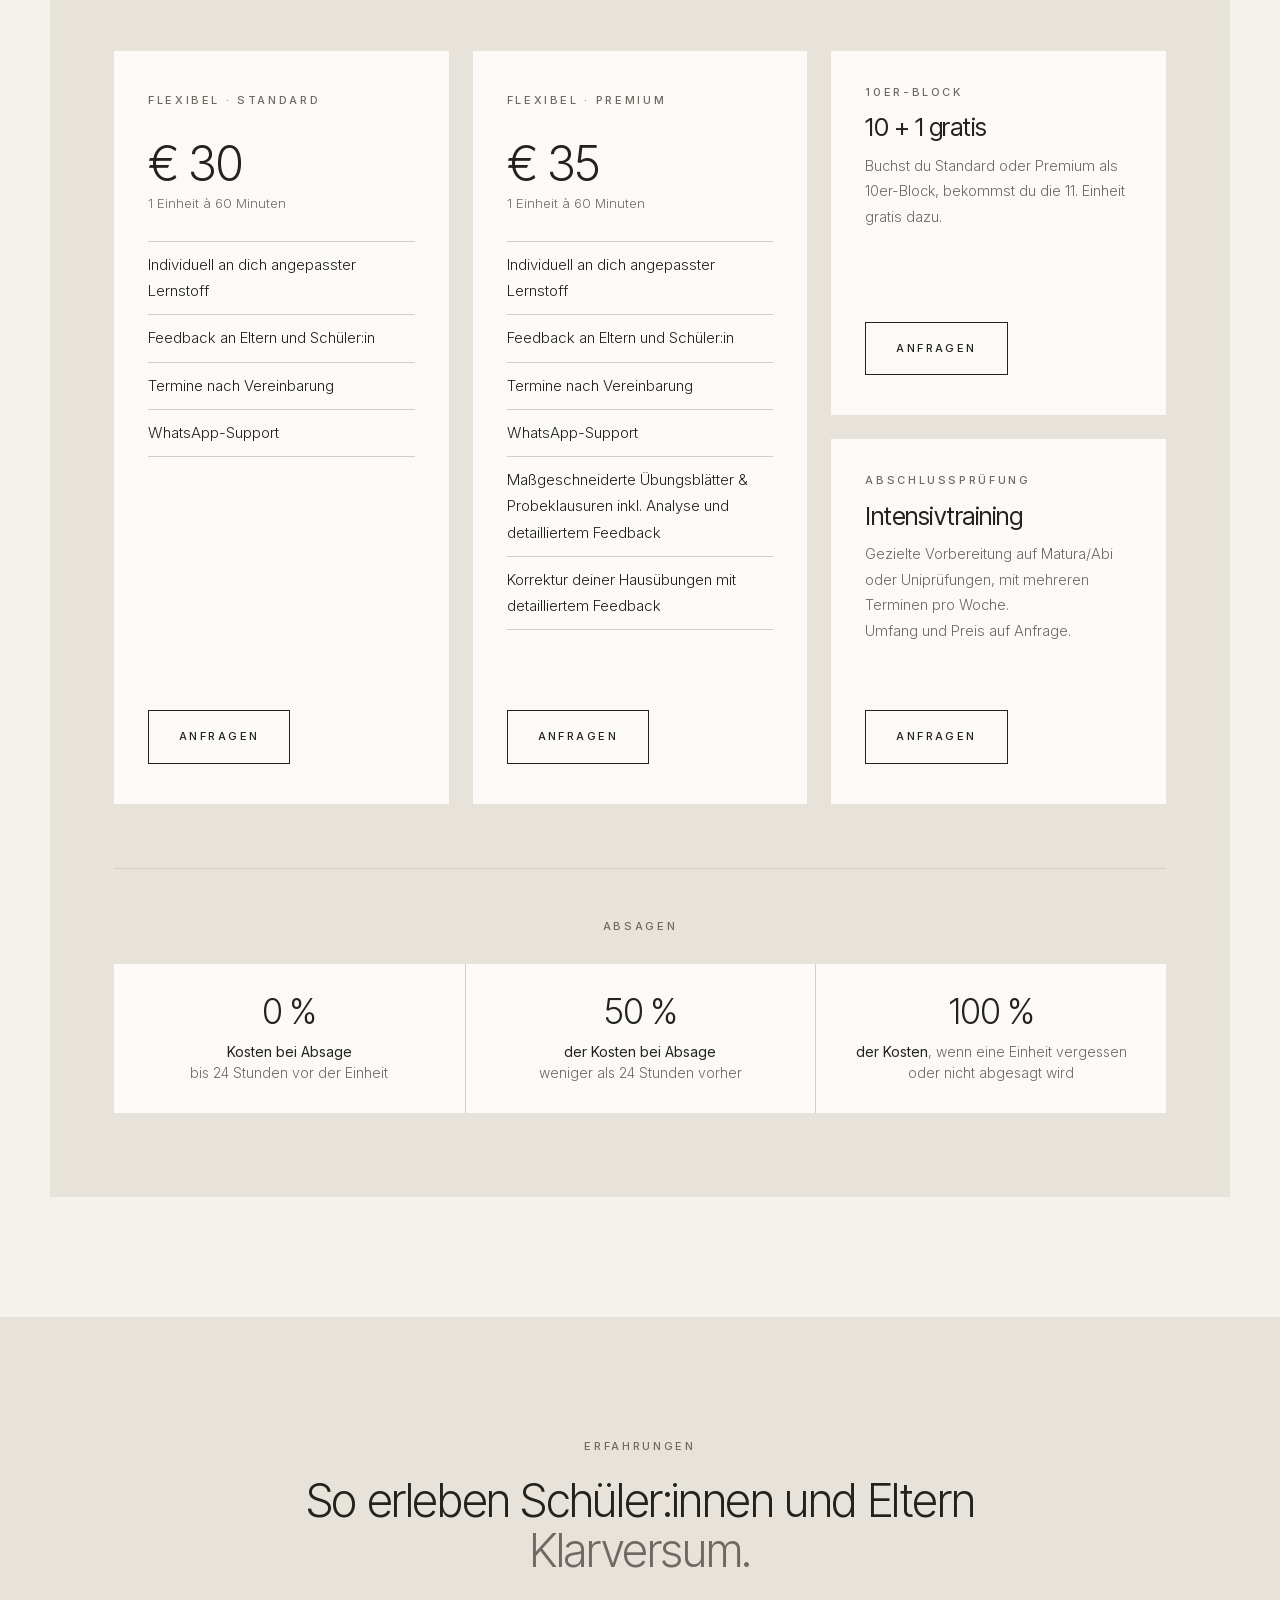
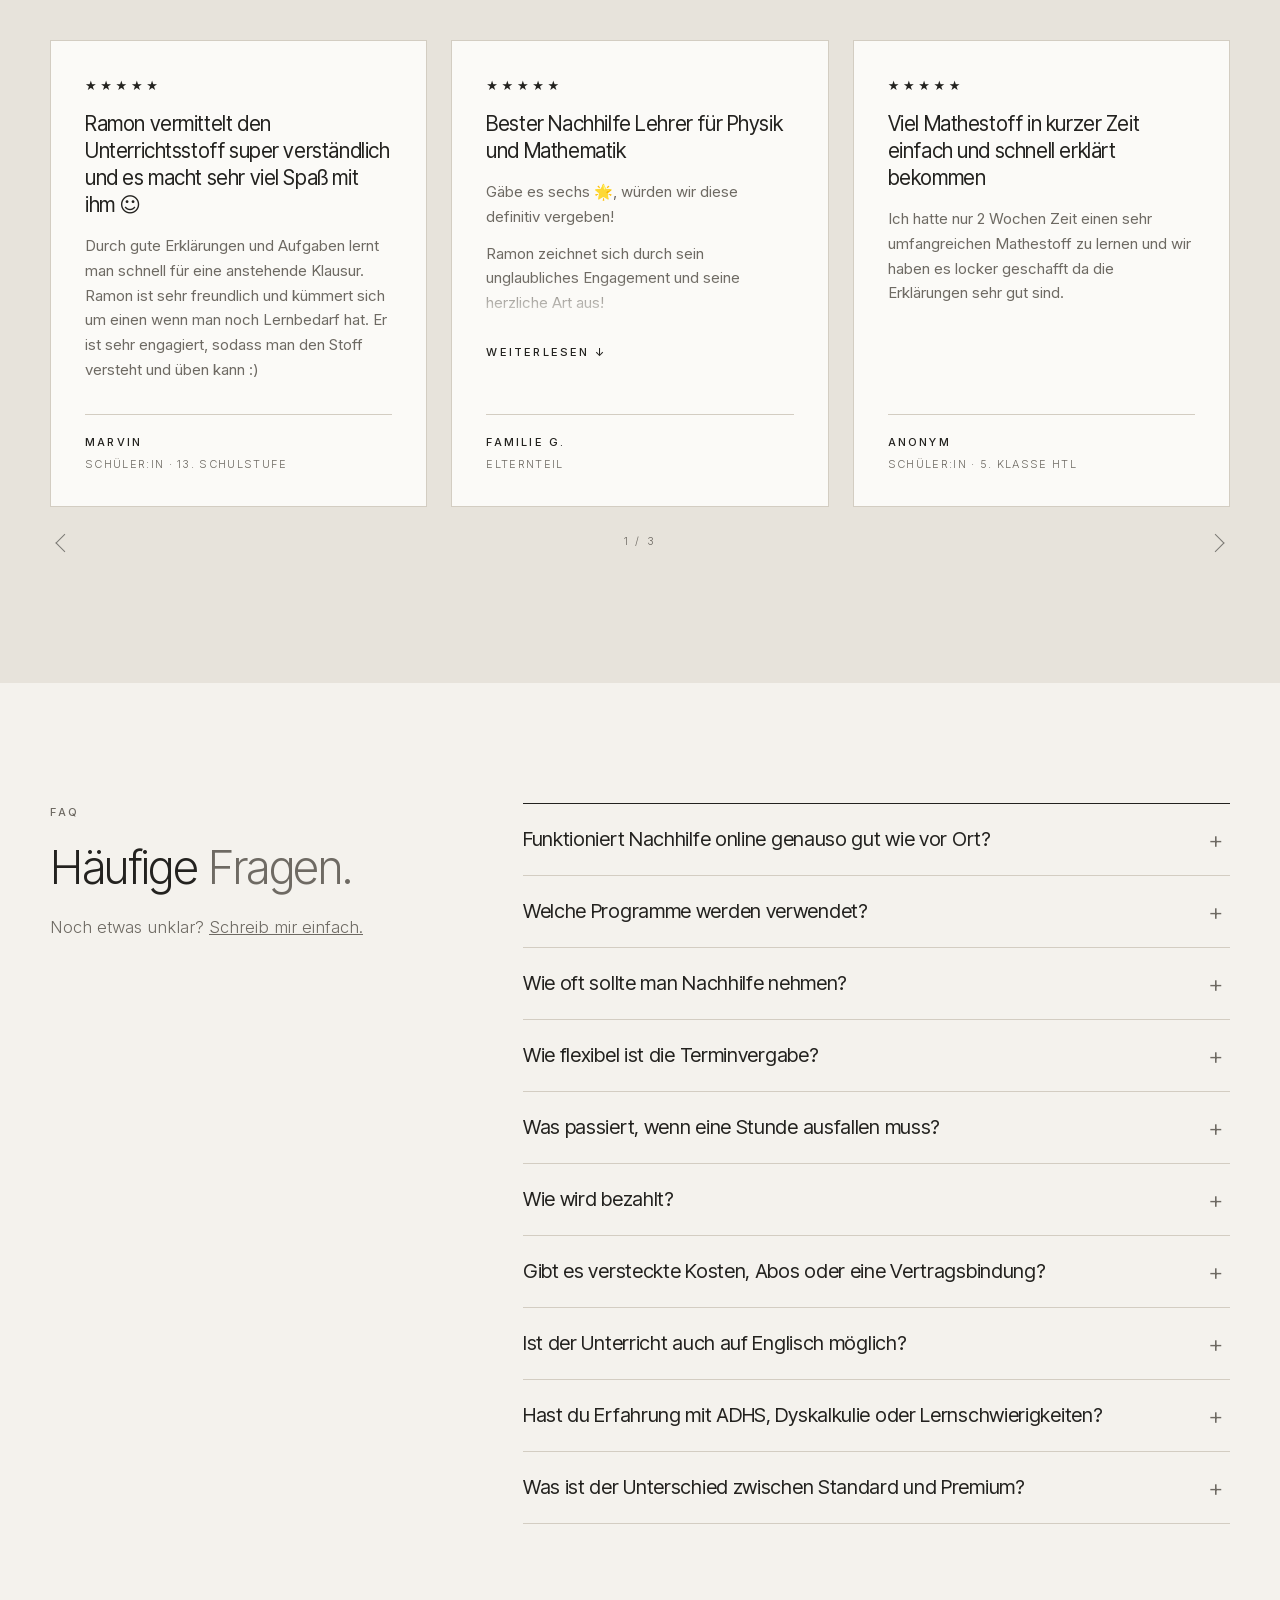
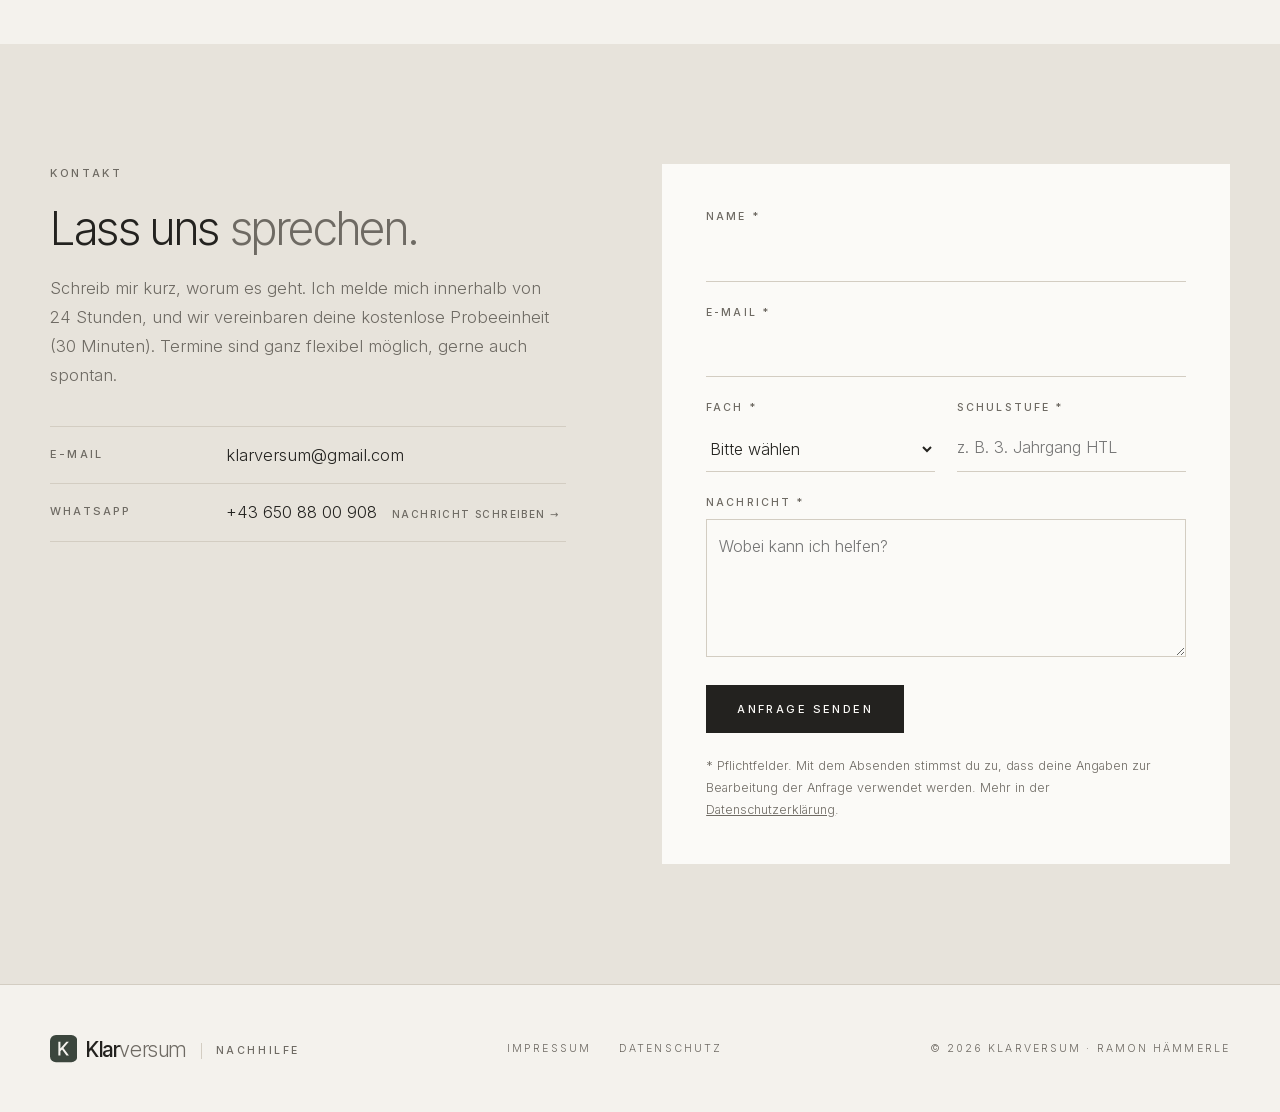
==== commit 3f00fbcf: "Neue Bewertung von Marvin an erster Stelle Co-Authored-By: Claude Opus 5.5 <noreply@anthropic.com>" ====
--- a/index.html
+++ b/index.html
@@ -356,6 +356,15 @@
       <div class="quotes" tabindex="-1">
       <figure class="quote">
         <p class="stars" role="img" aria-label="5 von 5 Sternen">★★★★★</p>
+        <h3 class="quote-title">Ramon vermittelt den Unterrichtsstoff super verständlich und es macht sehr viel Spaß mit ihm ☺️</h3>
+        <blockquote class="quote-body">
+            <p>Durch gute Erklärungen und Aufgaben lernt man schnell für eine anstehende Klausur. Ramon ist sehr freundlich und kümmert sich um einen wenn man noch Lernbedarf hat. Er ist sehr engagiert, sodass man den Stoff versteht und üben kann :)</p>
+        </blockquote>
+        <button type="button" class="quote-more" hidden>Weiterlesen</button>
+        <figcaption>Marvin <span>Schüler:in · 13. Schulstufe</span></figcaption>
+      </figure>
+      <figure class="quote">
+        <p class="stars" role="img" aria-label="5 von 5 Sternen">★★★★★</p>
         <h3 class="quote-title">Bester Nachhilfe Lehrer für Physik und Mathematik</h3>
         <blockquote class="quote-body">
             <p>Gäbe es sechs 🌟, würden wir diese definitiv vergeben!</p>
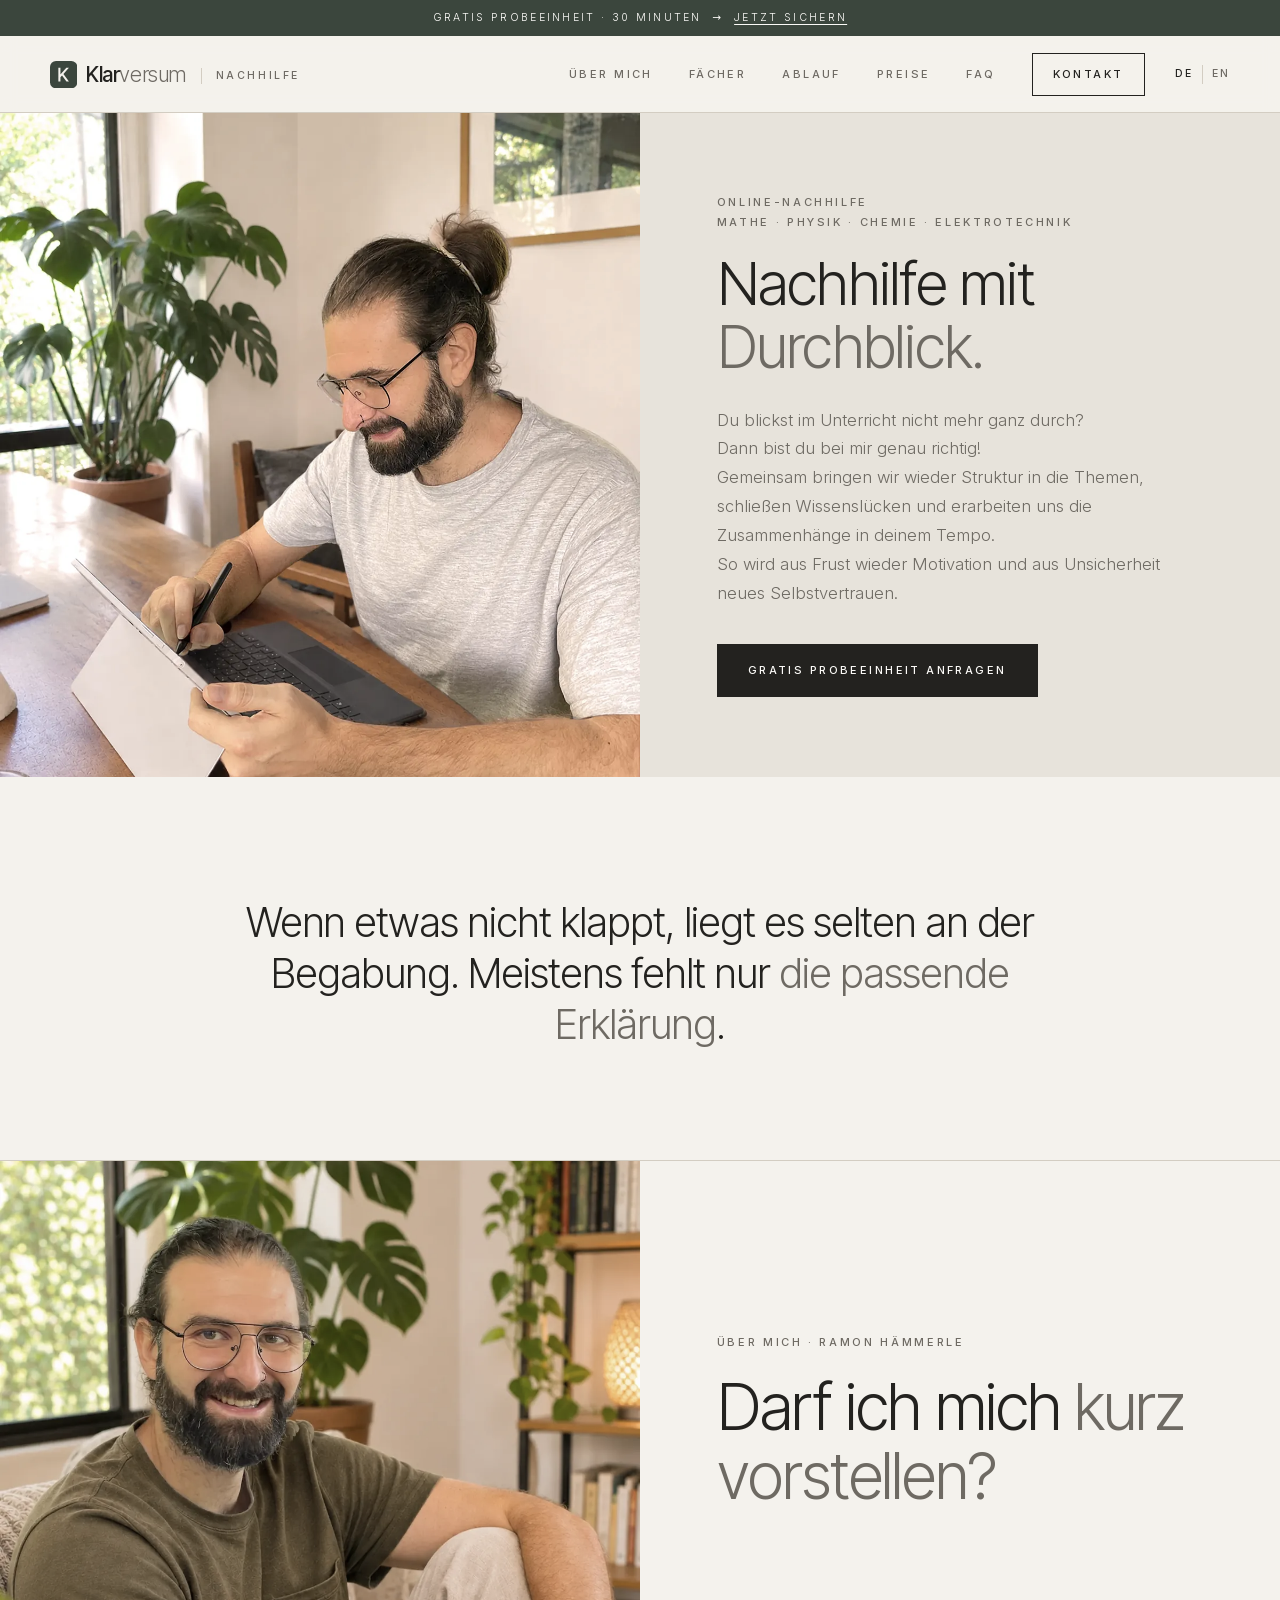
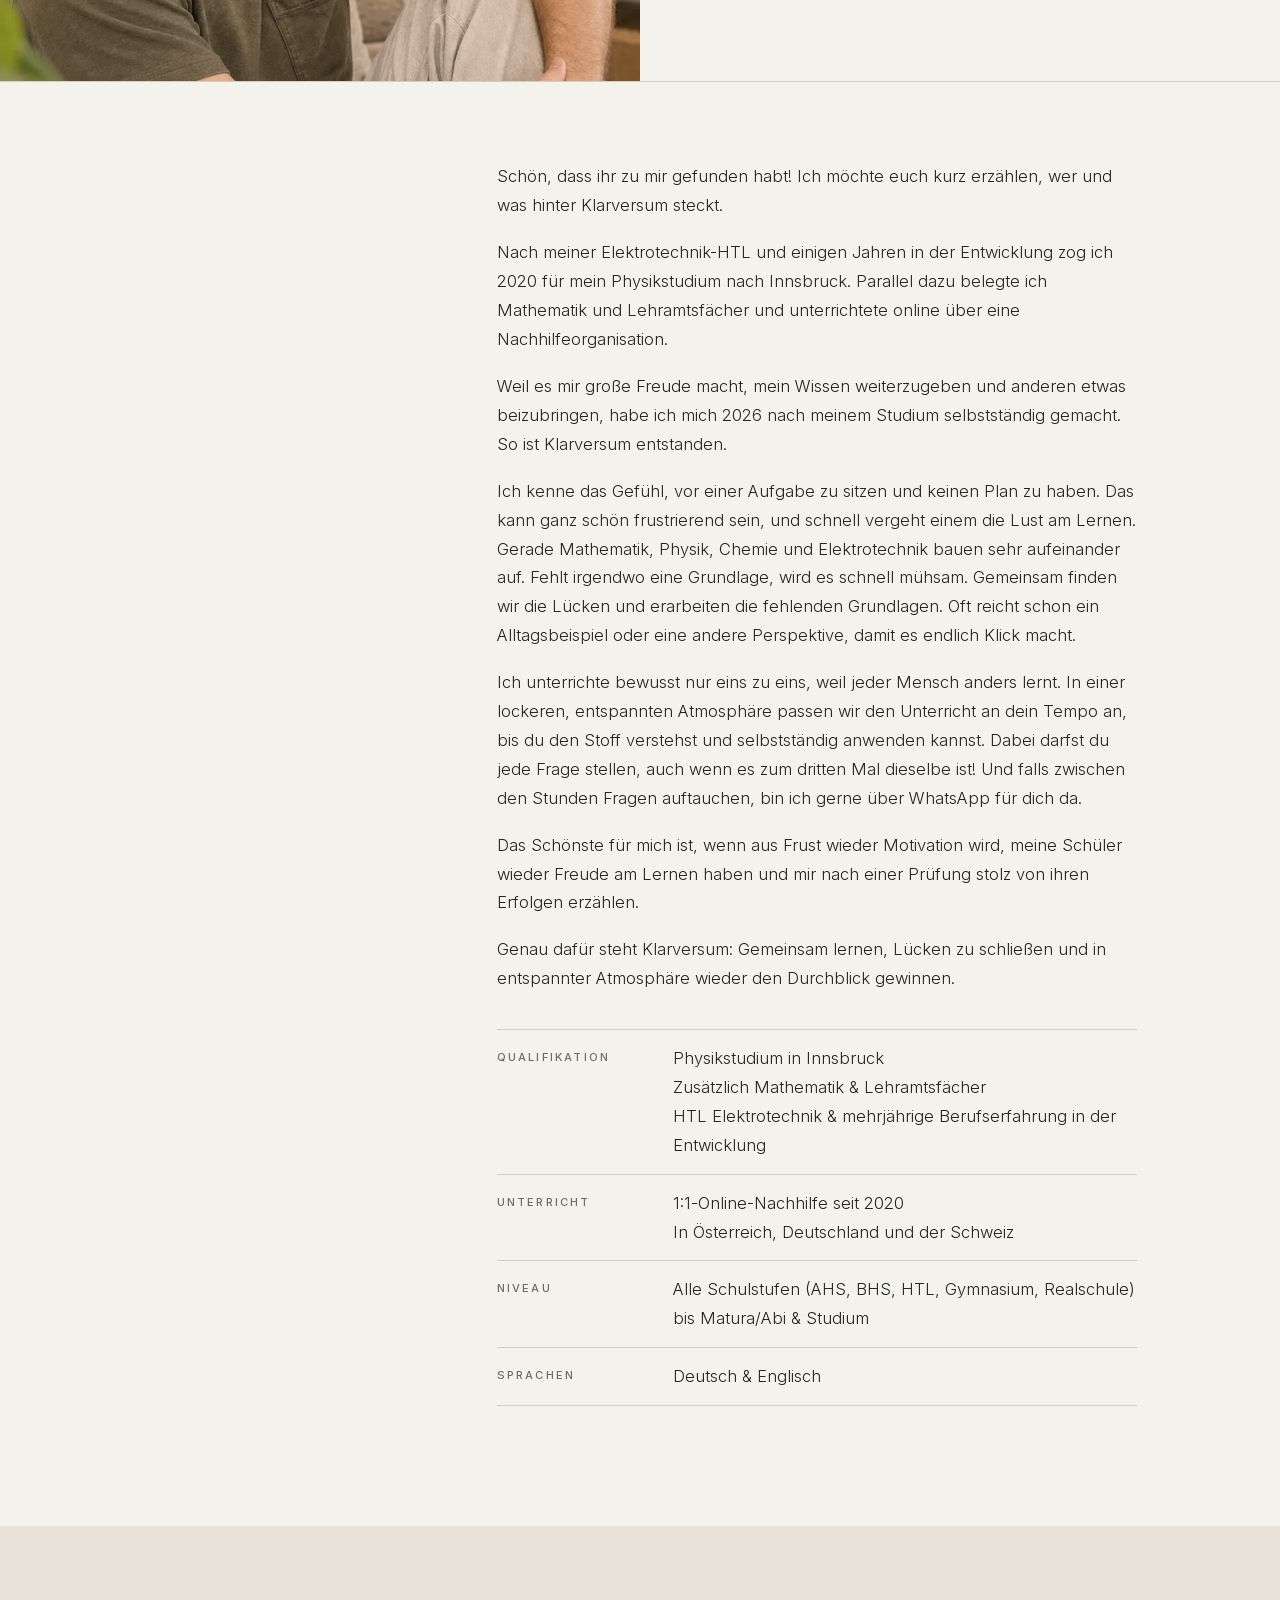
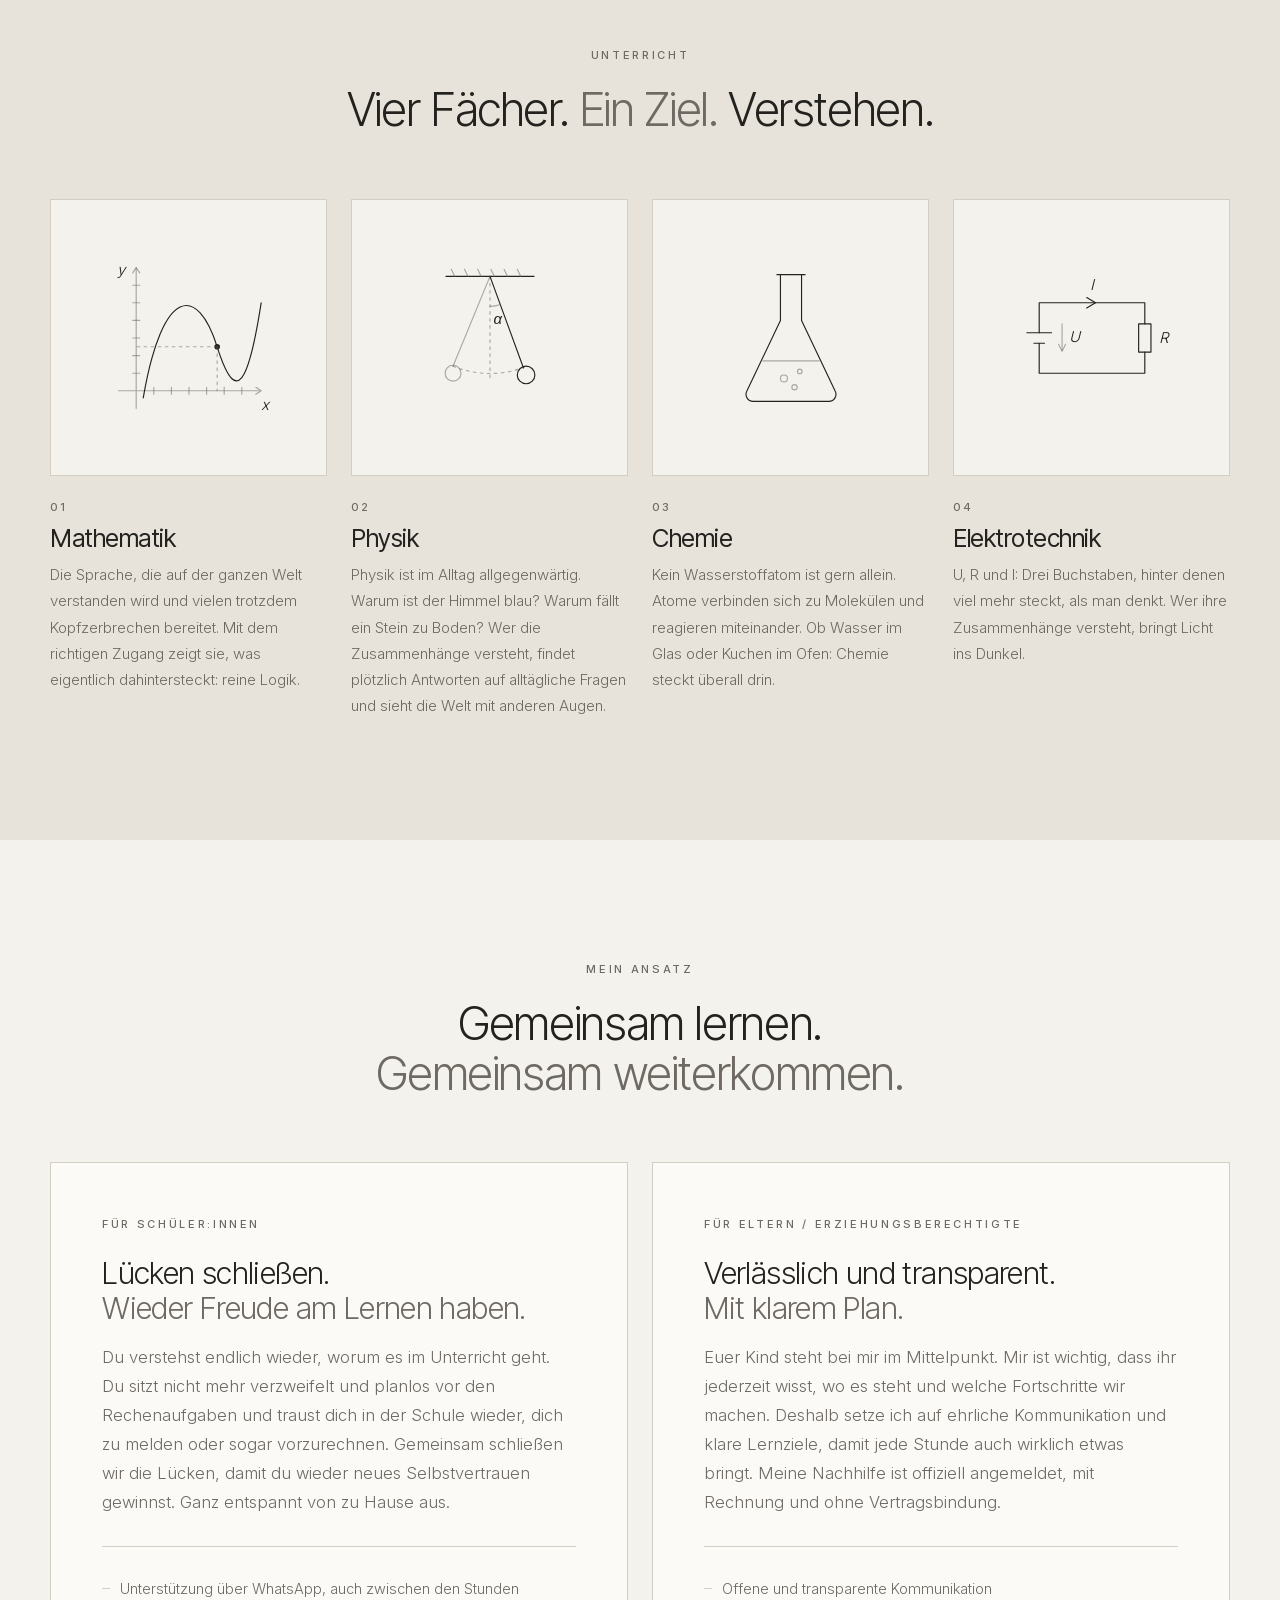
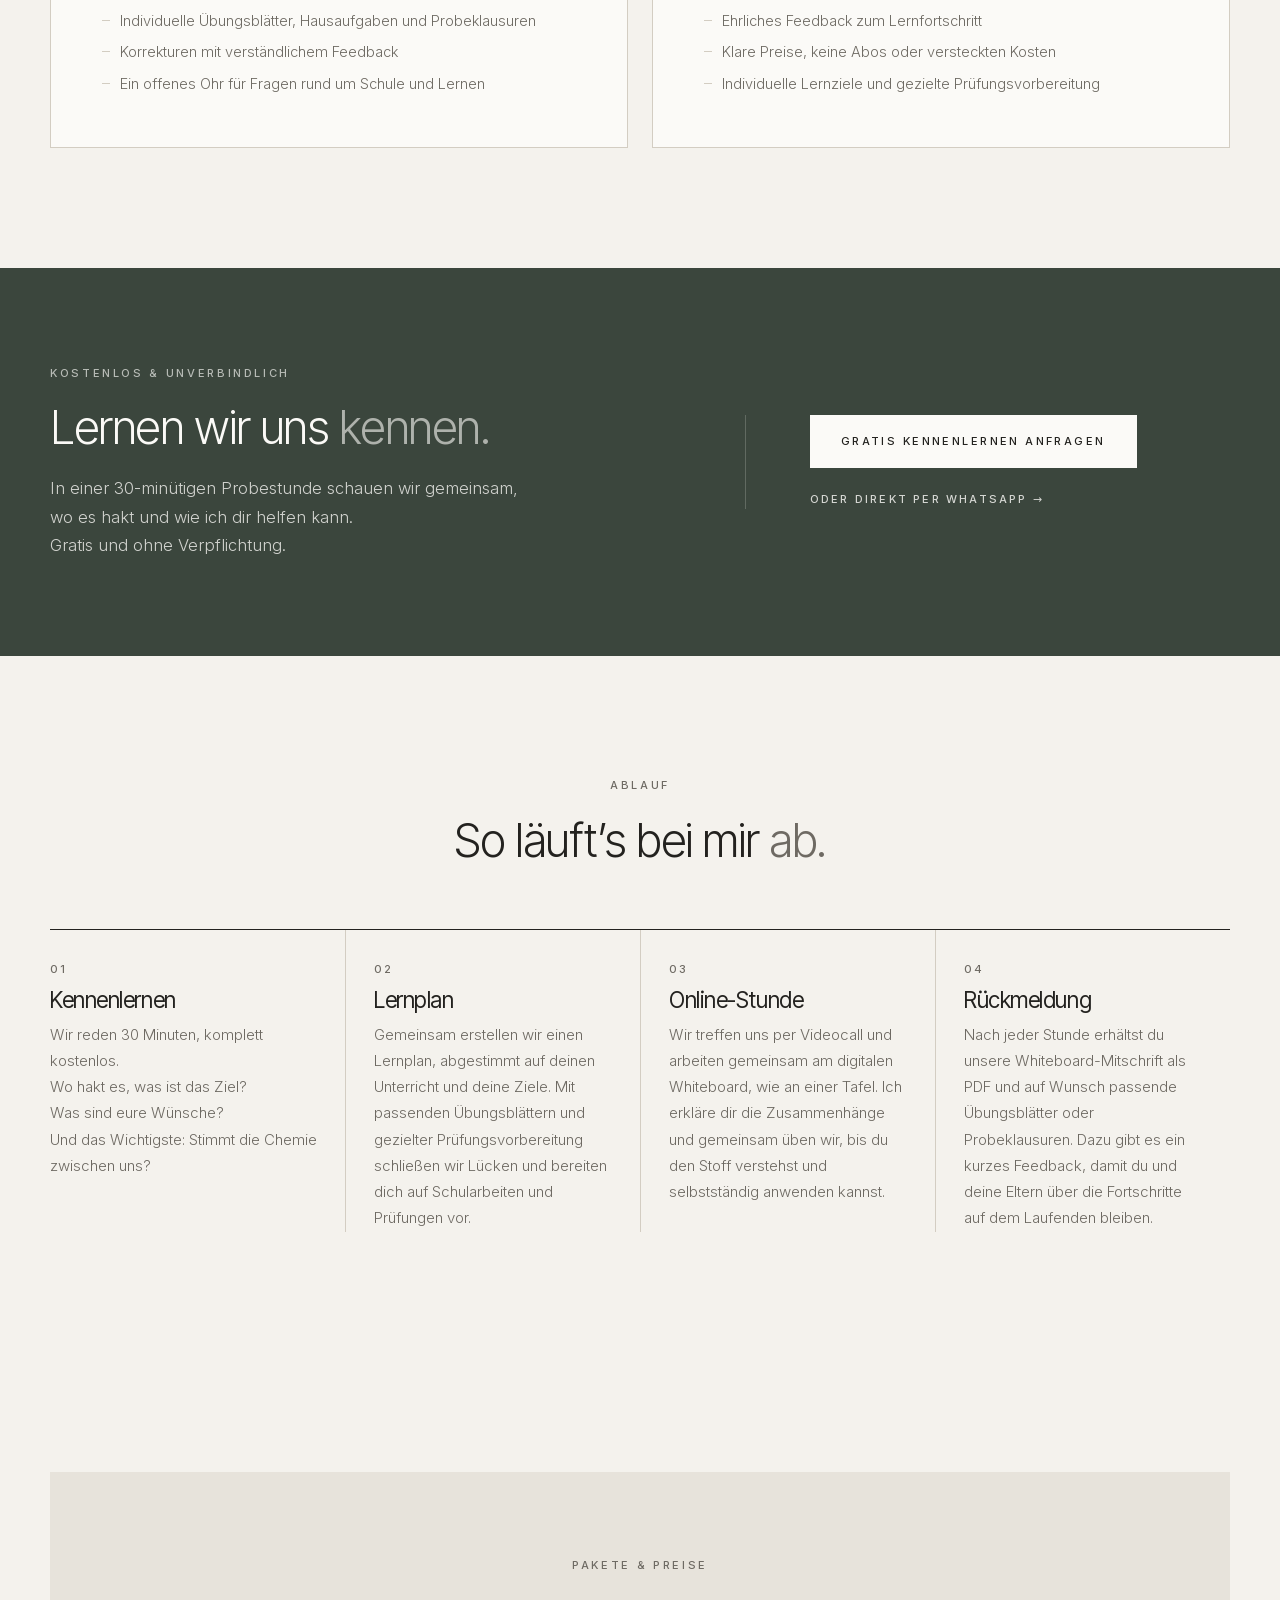
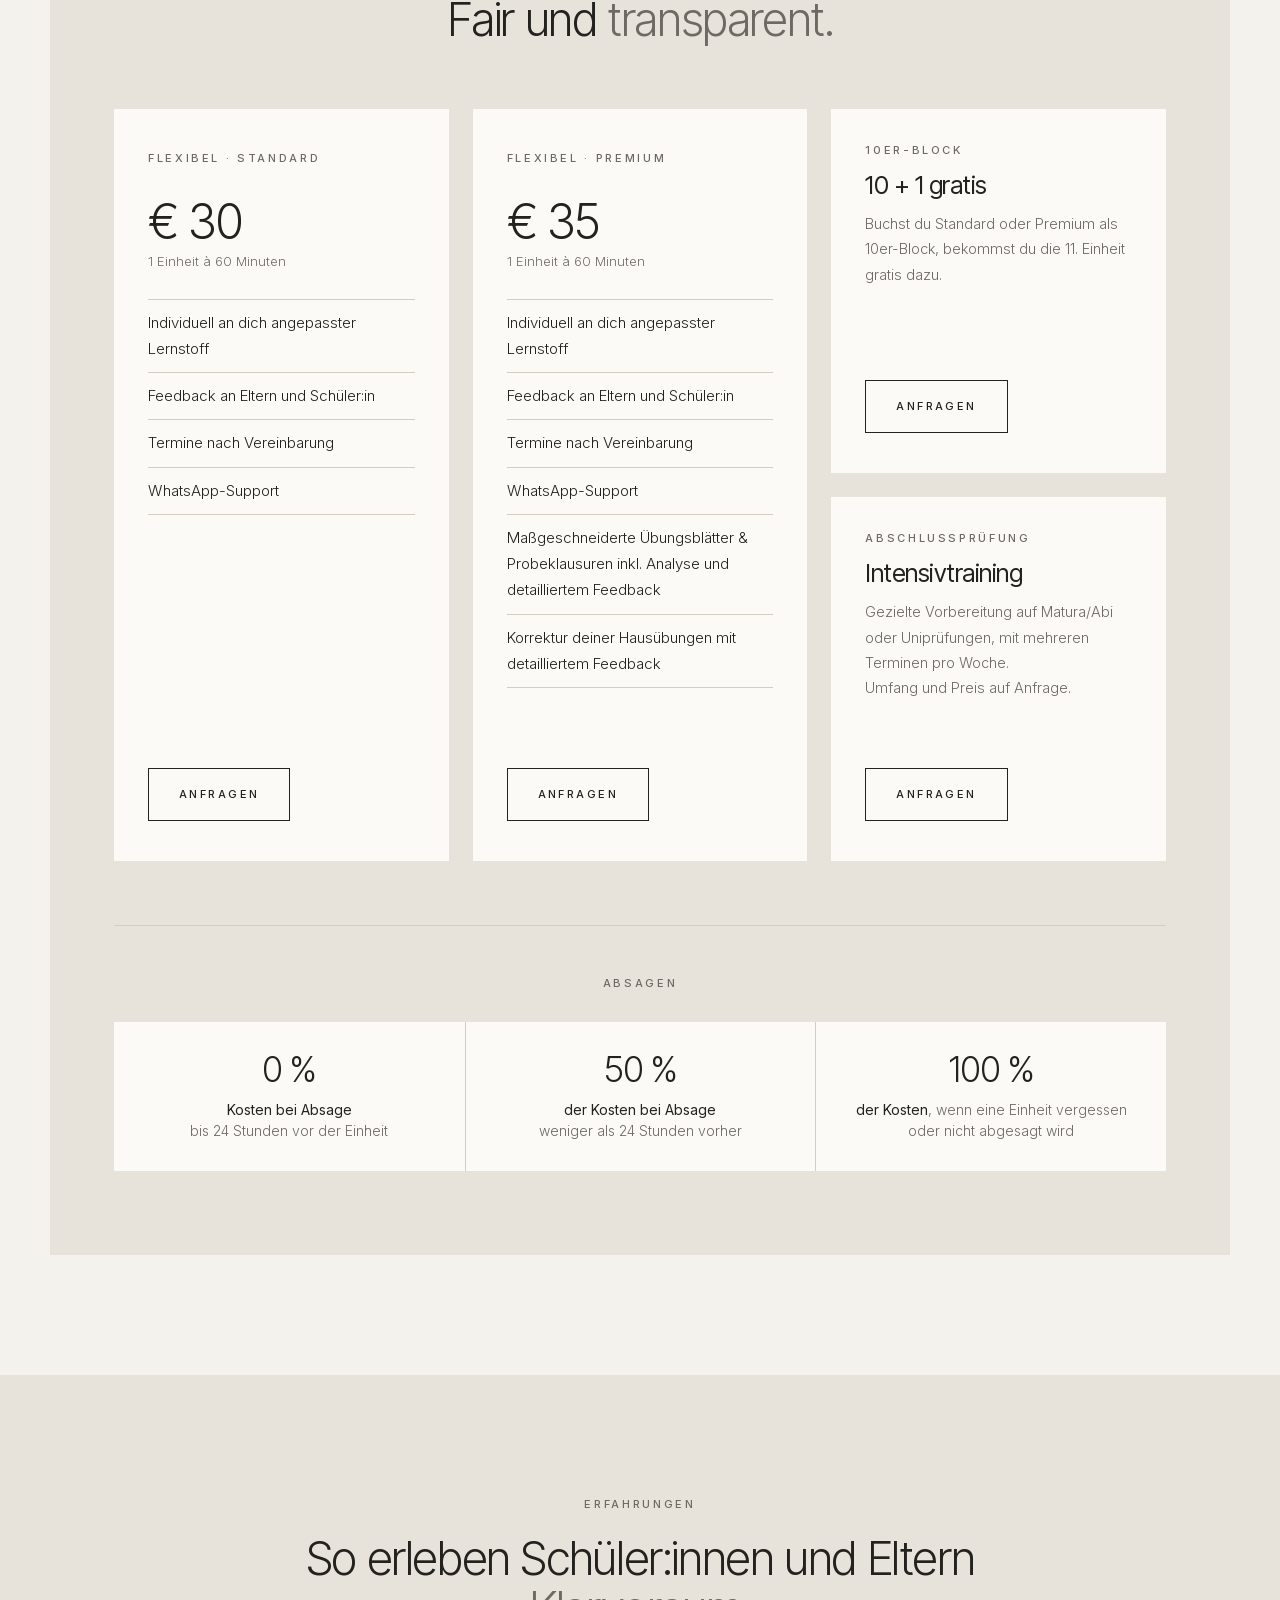
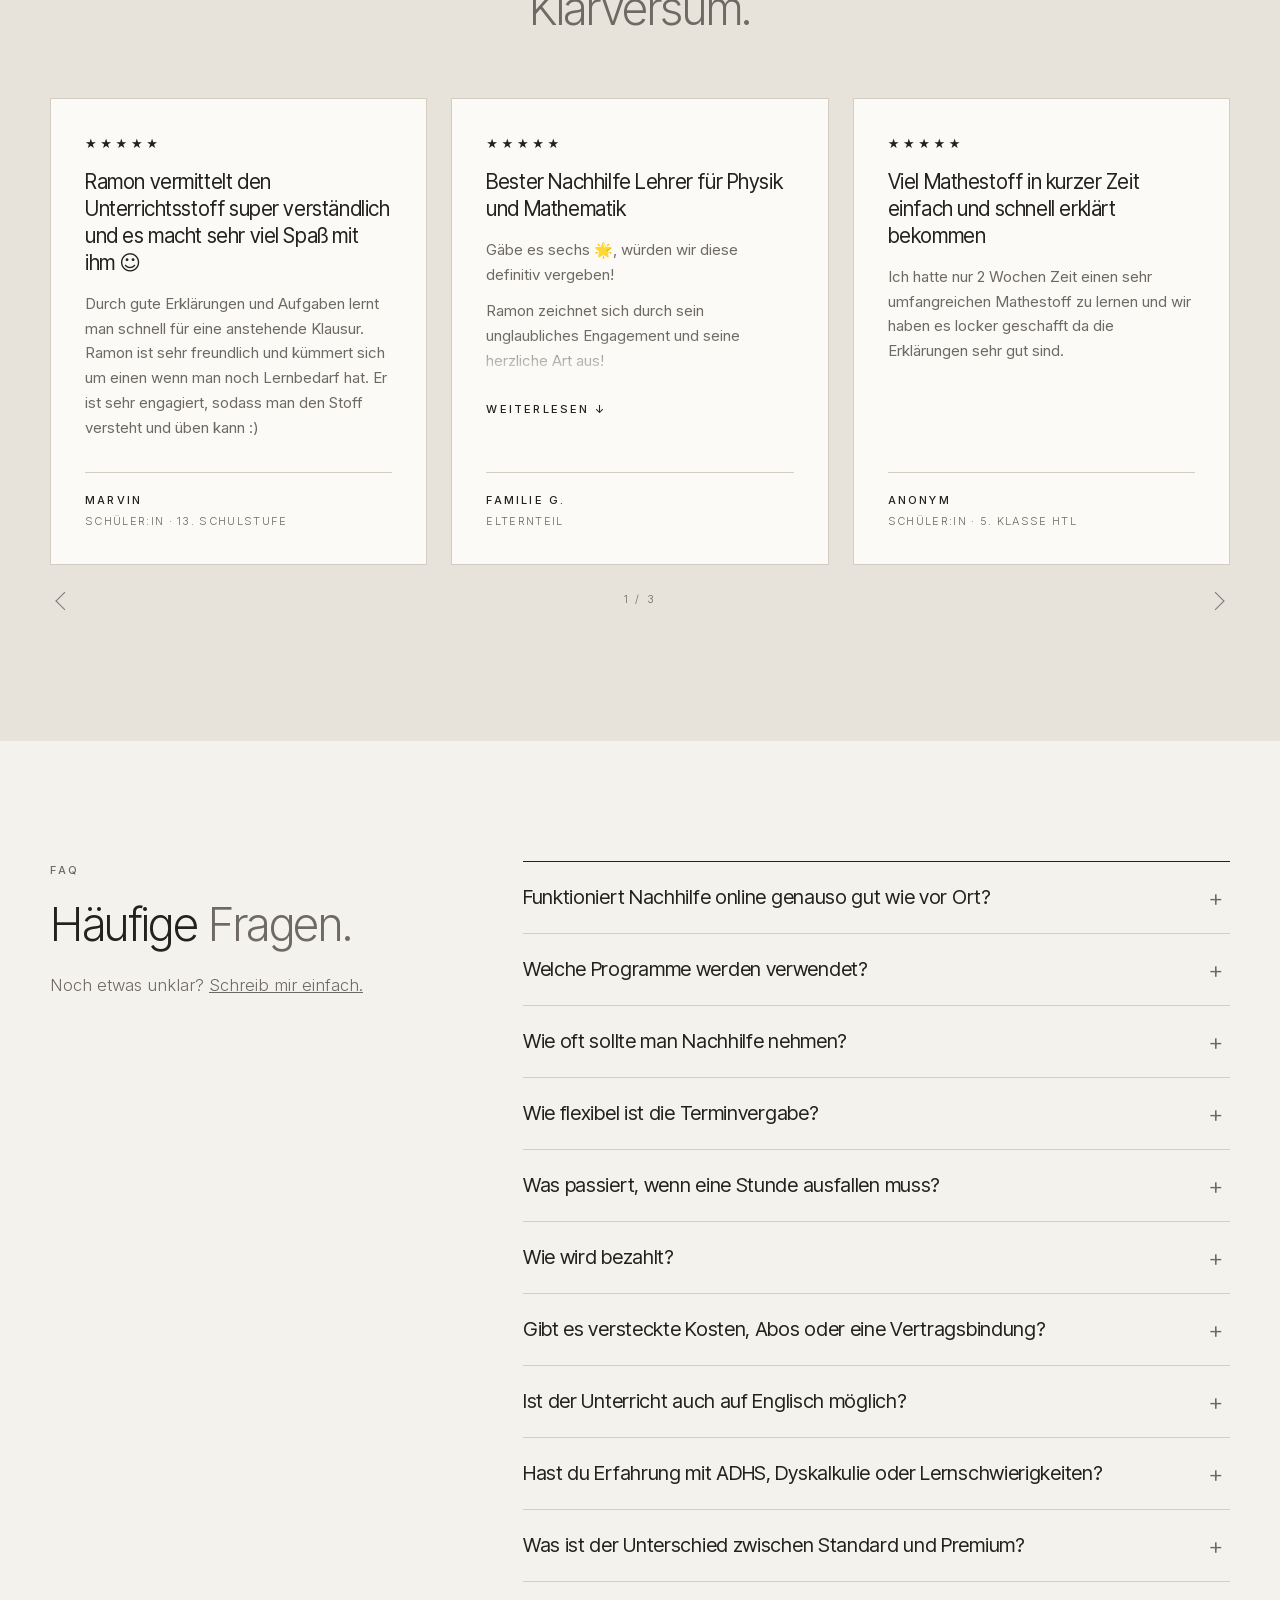
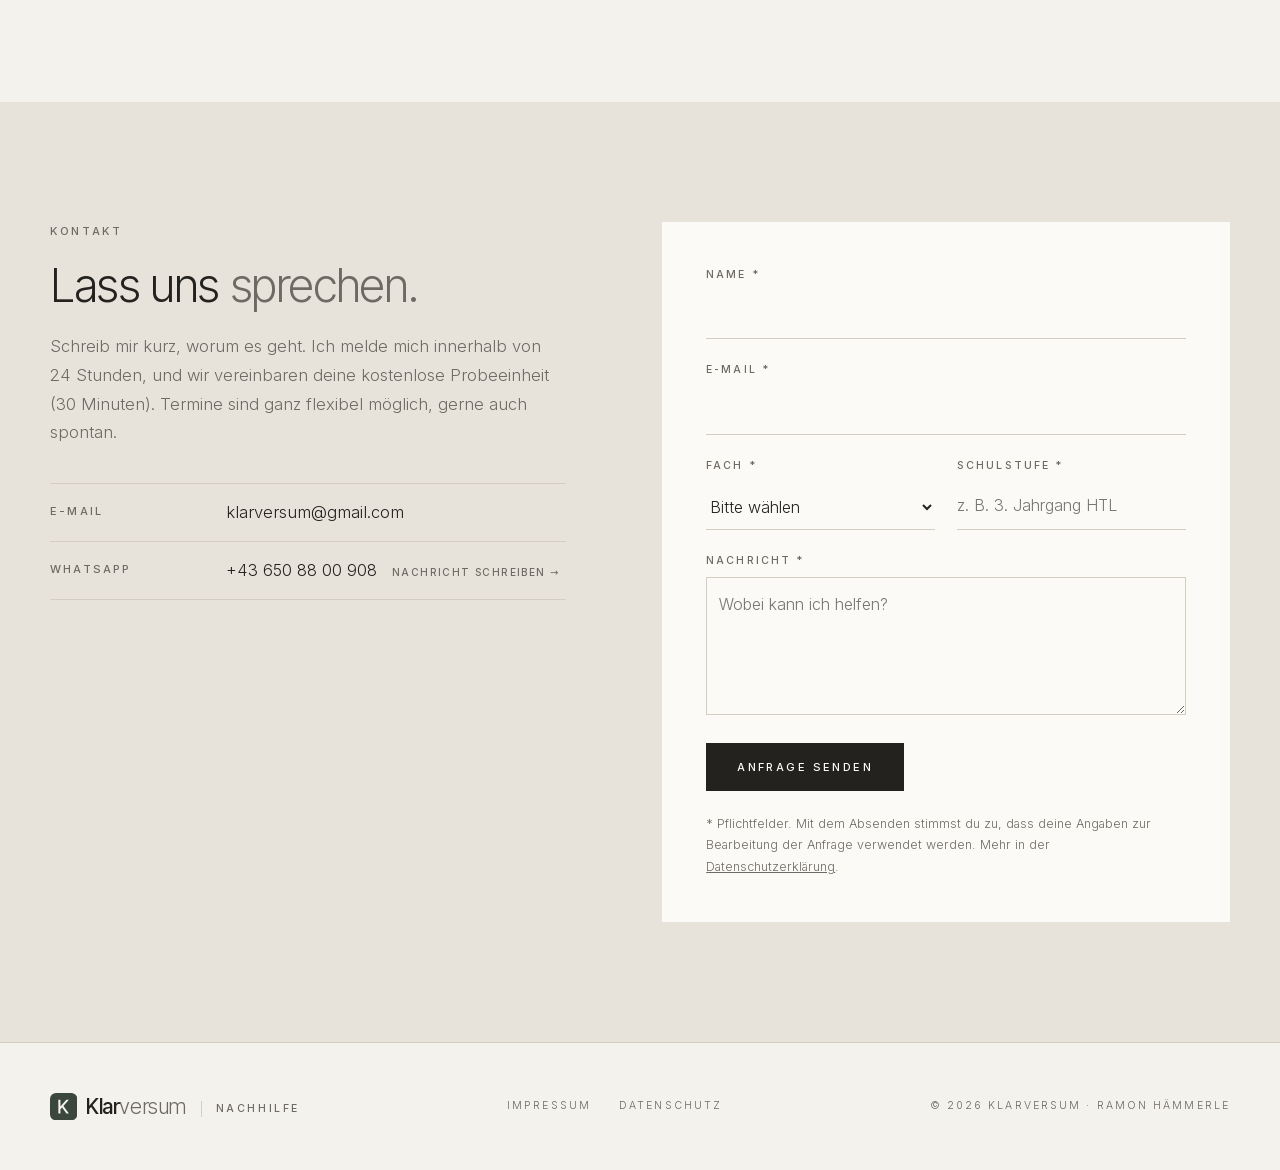
==== commit 4242cbad: "SEO: Titel, Beschreibung, strukturierte Daten, Vorschaubild, DACH und Schultypen, Bilder komprimiert" ====
--- a/index.html
+++ b/index.html
@@ -3,15 +3,216 @@
 <head>
 <meta charset="utf-8">
 <meta name="viewport" content="width=device-width, initial-scale=1">
-<title>Klarversum · Nachhilfe mit Ramon Hämmerle</title>
-<meta name="description" content="Klarversum – Nachhilfe in Mathematik, Physik, Chemie und Elektrotechnik mit Ramon Hämmerle. Online, auf Deutsch und Englisch. Kostenlose Probeeinheit.">
+<title>Online-Nachhilfe Mathe, Physik &amp; Elektrotechnik · Klarversum</title>
+<meta name="description" content="Persönliche 1:1-Online-Nachhilfe mit Ramon Hämmerle in Mathe, Physik, Chemie und Elektrotechnik – für Schule, HTL, Matura/Abi und Studium. Gratis Probeeinheit.">
 <link rel="alternate" hreflang="de" href="https://klarversum.at/">
 <link rel="alternate" hreflang="en" href="https://klarversum.at/en.html">
+<link rel="alternate" hreflang="x-default" href="https://klarversum.at/">
+<link rel="canonical" href="https://klarversum.at/">
+<meta name="theme-color" content="#3b463d">
+<meta property="og:type" content="website">
+<meta property="og:site_name" content="Klarversum">
+<meta property="og:title" content="Online-Nachhilfe Mathe, Physik &amp; Elektrotechnik · Klarversum">
+<meta property="og:description" content="Persönliche 1:1-Online-Nachhilfe mit Ramon Hämmerle in Mathe, Physik, Chemie und Elektrotechnik – für Schule, HTL, Matura/Abi und Studium. Gratis Probeeinheit.">
+<meta property="og:url" content="https://klarversum.at/">
+<meta property="og:image" content="https://klarversum.at/images/og-klarversum.jpg">
+<meta property="og:image:width" content="1200">
+<meta property="og:image:height" content="630">
+<meta property="og:locale" content="de_AT">
+<meta property="og:locale:alternate" content="en_GB">
+<meta name="twitter:card" content="summary_large_image">
+<script type="application/ld+json">
+{
+ "@context": "https://schema.org",
+ "@graph": [
+  {
+   "@type": "EducationalOrganization",
+   "@id": "https://klarversum.at/#organisation",
+   "name": "Klarversum",
+   "alternateName": "Klarversum Nachhilfe",
+   "url": "https://klarversum.at/",
+   "logo": "https://klarversum.at/images/logo-512.png",
+   "image": "https://klarversum.at/images/og-klarversum.jpg",
+   "description": "Persönliche 1:1-Online-Nachhilfe in Mathematik, Physik, Chemie und Elektrotechnik mit Ramon Hämmerle – für alle Schulstufen bis zur Matura bzw. zum Abitur und für das Studium, in Österreich, Deutschland und der Schweiz, auf Deutsch und Englisch.",
+   "email": "klarversum@gmail.com",
+   "telephone": "+43 650 8800908",
+   "founder": {
+    "@id": "https://klarversum.at/#ramon"
+   },
+   "areaServed": [
+    {
+     "@type": "Country",
+     "name": "Österreich"
+    },
+    {
+     "@type": "Country",
+     "name": "Deutschland"
+    },
+    {
+     "@type": "Country",
+     "name": "Schweiz"
+    }
+   ],
+   "availableLanguage": [
+    "de",
+    "en"
+   ],
+   "knowsAbout": [
+    "Mathematik",
+    "Physik",
+    "Chemie",
+    "Elektrotechnik",
+    "Matura-Vorbereitung"
+   ],
+   "makesOffer": [
+    {
+     "@type": "Offer",
+     "name": "Standard",
+     "description": "1:1-Online-Nachhilfe, 60 Minuten, inkl. WhatsApp-Support",
+     "priceSpecification": {
+      "@type": "UnitPriceSpecification",
+      "price": 30,
+      "priceCurrency": "EUR",
+      "unitText": "60 min"
+     }
+    },
+    {
+     "@type": "Offer",
+     "name": "Premium",
+     "description": "1:1-Online-Nachhilfe, 60 Minuten, mit individuellen Übungsblättern, Probeprüfungen und Korrekturen",
+     "priceSpecification": {
+      "@type": "UnitPriceSpecification",
+      "price": 35,
+      "priceCurrency": "EUR",
+      "unitText": "60 min"
+     }
+    }
+   ]
+  },
+  {
+   "@type": "Person",
+   "@id": "https://klarversum.at/#ramon",
+   "name": "Ramon Hämmerle",
+   "jobTitle": "Nachhilfelehrer",
+   "worksFor": {
+    "@id": "https://klarversum.at/#organisation"
+   },
+   "image": "https://klarversum.at/images/ramon-portrait.webp",
+   "knowsLanguage": [
+    "de",
+    "en"
+   ],
+   "description": "Physikstudium in Innsbruck, zusätzlich Mathematik und Lehramtsfächer, HTL Elektrotechnik und mehrjährige Berufserfahrung in der Entwicklung; 1:1-Online-Nachhilfe seit 2020."
+  },
+  {
+   "@type": "WebSite",
+   "@id": "https://klarversum.at/#website",
+   "url": "https://klarversum.at/",
+   "name": "Klarversum",
+   "inLanguage": [
+    "de",
+    "en"
+   ],
+   "publisher": {
+    "@id": "https://klarversum.at/#organisation"
+   }
+  },
+  {
+   "@type": "FAQPage",
+   "@id": "https://klarversum.at/#faq",
+   "inLanguage": "de",
+   "mainEntity": [
+    {
+     "@type": "Question",
+     "name": "Funktioniert Nachhilfe online genauso gut wie vor Ort?",
+     "acceptedAnswer": {
+      "@type": "Answer",
+      "text": "Tatsächlich habe ich die Erfahrung gemacht, dass Online-Nachhilfe oft sogar besser funktioniert! 😊 Natürlich hängt das auch vom Lerntyp ab. Am digitalen Whiteboard arbeiten wir gemeinsam so, als würden wir direkt vor einer Tafel stehen. Außerdem sparst du dir die An- und Abreise und kannst die gewonnene Zeit zum Üben oder Wiederholen nutzen."
+     }
+    },
+    {
+     "@type": "Question",
+     "name": "Welche Programme werden verwendet?",
+     "acceptedAnswer": {
+      "@type": "Answer",
+      "text": "Wir treffen uns über Google Meet. Dafür brauchst du kein eigenes Konto und am Computer auch keine zusätzliche Software. Den Link schicke ich dir vor der Stunde per WhatsApp oder E-Mail. Wir arbeiten gemeinsam am digitalen Whiteboard über OneNote. Nach jeder Stunde erhältst du unsere Mitschrift als PDF, damit du alles jederzeit nachlesen und zum Lernen verwenden kannst."
+     }
+    },
+    {
+     "@type": "Question",
+     "name": "Wie oft sollte man Nachhilfe nehmen?",
+     "acceptedAnswer": {
+      "@type": "Answer",
+      "text": "Das hängt natürlich davon ab, wie viel Stoff wir aufarbeiten müssen. Grundsätzlich empfehle ich eine Stunde pro Woche, um Wissenslücken zu schließen und beim aktuellen Stoff dranzubleiben. So bleibt das Gelernte besser hängen und wir vermeiden unnötigen Stress vor Prüfungen. Bei Bedarf können wir die Stunden vor Schularbeiten oder Prüfungen natürlich aufstocken."
+     }
+    },
+    {
+     "@type": "Question",
+     "name": "Wie flexibel ist die Terminvergabe?",
+     "acceptedAnswer": {
+      "@type": "Answer",
+      "text": "Sehr flexibel! Da ich selbstständig arbeite, bin ich an keine festen Zeiten gebunden. Besonders bewährt hat sich das Wochenende: Da ist keine Schule, alle sind entspannter und der Kopf ist frei. Unter der Woche, nach einem langen Schultag, ist die Konzentration oft schon aufgebraucht. Am Ende entscheidet ihr. Schreibt mir einfach jederzeit, wir finden immer eine passende Lösung."
+     }
+    },
+    {
+     "@type": "Question",
+     "name": "Was passiert, wenn eine Stunde ausfallen muss?",
+     "acceptedAnswer": {
+      "@type": "Answer",
+      "text": "Kein Problem, das kann passieren! Bis 24 Stunden vorher kannst du kostenlos absagen oder verschieben. Bei kurzfristigeren Absagen verrechne ich 50 % der Kosten, bei nicht abgesagten oder vergessenen Stunden 100 %. Bei unvorhersehbaren Ereignissen oder Krankheit finden wir natürlich eine individuelle Lösung."
+     }
+    },
+    {
+     "@type": "Question",
+     "name": "Wie wird bezahlt?",
+     "acceptedAnswer": {
+      "@type": "Answer",
+      "text": "Du erhältst eine offizielle Rechnung per E-Mail und auf Wunsch auch über WhatsApp. Darin sind alle Nachhilfestunden übersichtlich aufgelistet. Den Betrag kannst du ganz einfach auf das angegebene Konto überweisen."
+     }
+    },
+    {
+     "@type": "Question",
+     "name": "Gibt es versteckte Kosten, Abos oder eine Vertragsbindung?",
+     "acceptedAnswer": {
+      "@type": "Answer",
+      "text": "Nein! Bei mir gibt es keine versteckten Kosten, Abos oder Vertragsbindungen. Alle Preise und Leistungen sind transparent aufgelistet. Auch für den WhatsApp-Support oder kurze Fragen zwischen den Stunden entstehen keine zusätzlichen Kosten."
+     }
+    },
+    {
+     "@type": "Question",
+     "name": "Ist der Unterricht auch auf Englisch möglich?",
+     "acceptedAnswer": {
+      "@type": "Answer",
+      "text": "Ja, sehr gerne. Ich unterrichte auf Deutsch und auf Englisch."
+     }
+    },
+    {
+     "@type": "Question",
+     "name": "Hast du Erfahrung mit ADHS, Dyskalkulie oder Lernschwierigkeiten?",
+     "acceptedAnswer": {
+      "@type": "Answer",
+      "text": "Ja, ich habe bereits viel Erfahrung im Umgang mit unterschiedlichen Lernschwierigkeiten, insbesondere ADHS und Dyskalkulie. Bei Lernschwierigkeiten passe ich das Lerntempo, die Erklärungen und den Aufbau der Stunden individuell an. Mir ist wichtig, gemeinsam einen Lernweg zu finden, der für dich funktioniert."
+     }
+    },
+    {
+     "@type": "Question",
+     "name": "Was ist der Unterschied zwischen Standard und Premium?",
+     "acceptedAnswer": {
+      "@type": "Answer",
+      "text": "Beide Pakete beinhalten individuellen 1:1-Unterricht und WhatsApp-Support zwischen den Stunden. Im Premium-Paket erstelle ich zusätzlich individuelle Übungsblätter mit Kontrollfragen und Probeklausuren, die genau auf deinen Lernstand abgestimmt sind. So können wir dein Wissen überprüfen, festigen, mögliche Schwächen erkennen und gezielt daran arbeiten, damit du gut auf Prüfungen vorbereitet bist. Deine Lösungen korrigiere ich und gebe dir ausführliches Feedback. Außerdem kannst du mir jederzeit eigene Aufgaben, Hausaufgaben oder bereits geschriebene Klausuren zur Korrektur schicken. Du bekommst dazu detaillierte Rückmeldungen und bei Bedarf besprechen wir die Schwierigkeiten gemeinsam in der nächsten Stunde."
+     }
+    }
+   ]
+  }
+ ]
+}
+</script>
 <link rel="preload" href="fonts/inter-latin.woff2" as="font" type="font/woff2" crossorigin>
 <link rel="icon" href="favicon.ico" sizes="any">
 <link rel="icon" href="favicon.svg" type="image/svg+xml">
 <link rel="apple-touch-icon" href="apple-touch-icon.png">
 <link rel="stylesheet" href="style.css?v=43">
+<script defer src="https://cloud.umami.is/script.js" data-website-id="71b133f1-44a5-4e5a-97ea-cd241fa193fd"></script>
 </head>
 <body>
 
@@ -42,7 +243,7 @@
     <div class="hero-inner">
       <figure class="photo hero-photo"><img src="images/ramon-schreibtisch.webp" alt="Ramon Hämmerle bei der Online-Nachhilfe mit Tablet und Stift" width="1500" height="2000" fetchpriority="high"></figure>
       <div class="hero-text">
-        <p class="label">Nachhilfe<br>Mathe · Physik · Chemie · Elektrotechnik</p>
+        <p class="label">Online-Nachhilfe<br>Mathe · Physik · Chemie · Elektrotechnik</p>
         <h1>Nachhilfe mit <em>Durchblick.</em></h1>
         <p class="lead">Du blickst im Unterricht nicht mehr ganz durch?<br>Dann bist du bei mir genau richtig!<br>Gemeinsam bringen wir wieder Struktur in die Themen, schließen Wissenslücken und erarbeiten uns die Zusammenhänge in deinem Tempo.<br>So wird aus Frust wieder Motivation und aus Unsicherheit neues Selbstvertrauen.</p>
         <a href="#kontakt" class="btn">Gratis Probeeinheit anfragen</a>
@@ -77,8 +278,8 @@
         <p>Genau dafür steht Klarversum: Gemeinsam lernen, Lücken zu schließen und in entspannter Atmosphäre wieder den Durchblick gewinnen.</p>
         <dl class="facts">
           <div><dt>Qualifikation</dt><dd>Physikstudium in Innsbruck<br>Zusätzlich Mathematik &amp; Lehramtsfächer<br>HTL Elektrotechnik &amp; mehrjährige Berufserfahrung in der Entwicklung</dd></div>
-          <div><dt>Unterricht</dt><dd>1:1-Online-Nachhilfe seit 2020</dd></div>
-          <div><dt>Niveau</dt><dd>Alle Schulstufen bis Matura/Abi &amp; Studium</dd></div>
+          <div><dt>Unterricht</dt><dd>1:1-Online-Nachhilfe seit 2020<br>In Österreich, Deutschland und der Schweiz</dd></div>
+          <div><dt>Niveau</dt><dd>Alle Schulstufen (AHS, BHS, HTL, Gymnasium, Realschule) bis Matura/Abi &amp; Studium</dd></div>
           <div><dt>Sprachen</dt><dd>Deutsch &amp; Englisch</dd></div>
         </dl>
       </div>
@@ -270,7 +471,7 @@
         <p>Ob Matura, Schularbeit, Uni- oder Nachprüfung: Wir machen einen klaren Plan für die letzten Wochen. Dazu Übungsblätter und Probeprüfungen unter echten Bedingungen, die wir danach gemeinsam durchgehen. So weißt du am Tag X: Ich kann das.</p>
         <a href="#preise" class="btn btn-outline">Zum Intensiv-Paket</a>
       </div>
-      <figure class="photo feature-photo"><img src="images/ramon-notizen-gross.jpg" alt="Ramons Hand schreibt mit dem Stift eine Formel zur partiellen Integration auf dem Tablet" width="2000" height="1414" loading="lazy"></figure>
+      <figure class="photo feature-photo"><img src="images/ramon-notizen.webp" alt="Ramons Hand schreibt mit dem Stift eine Formel zur partiellen Integration auf dem Tablet" width="1400" height="990" loading="lazy"></figure>
     </div>
   </section>
   -->
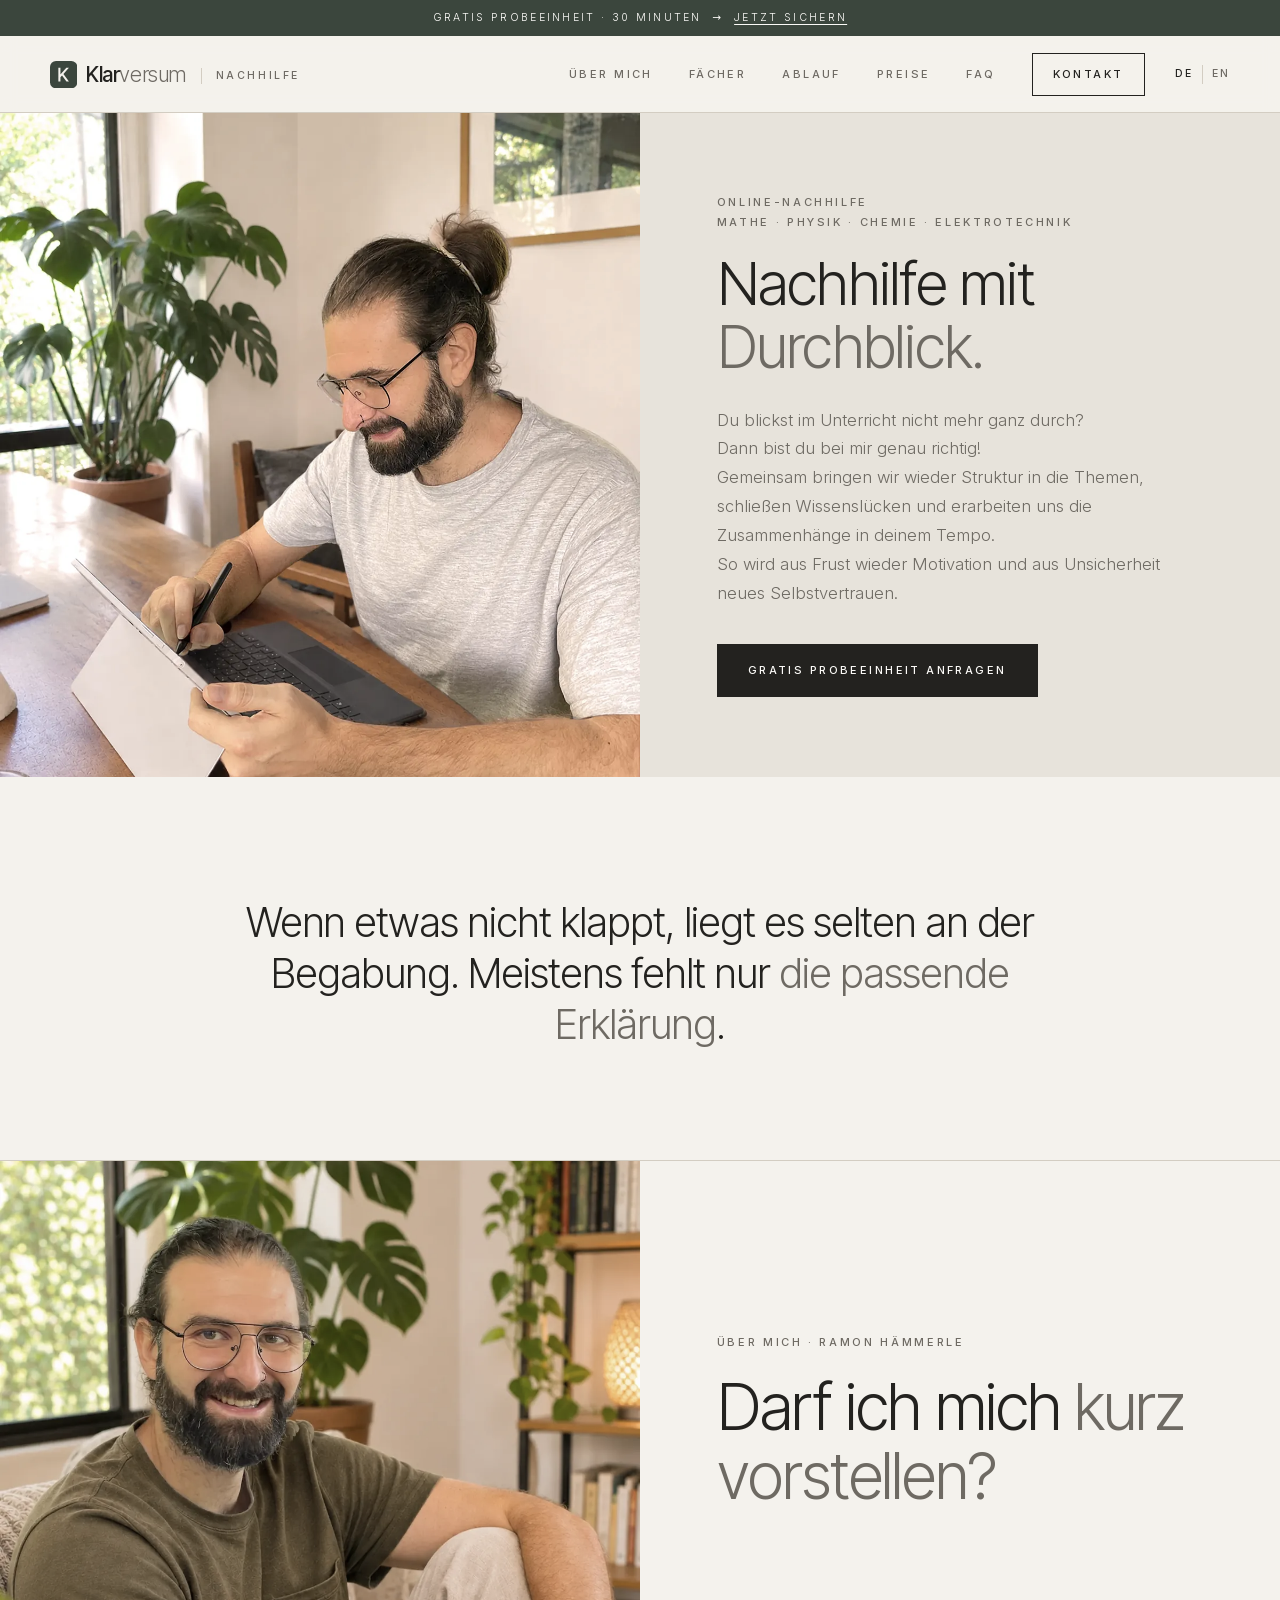
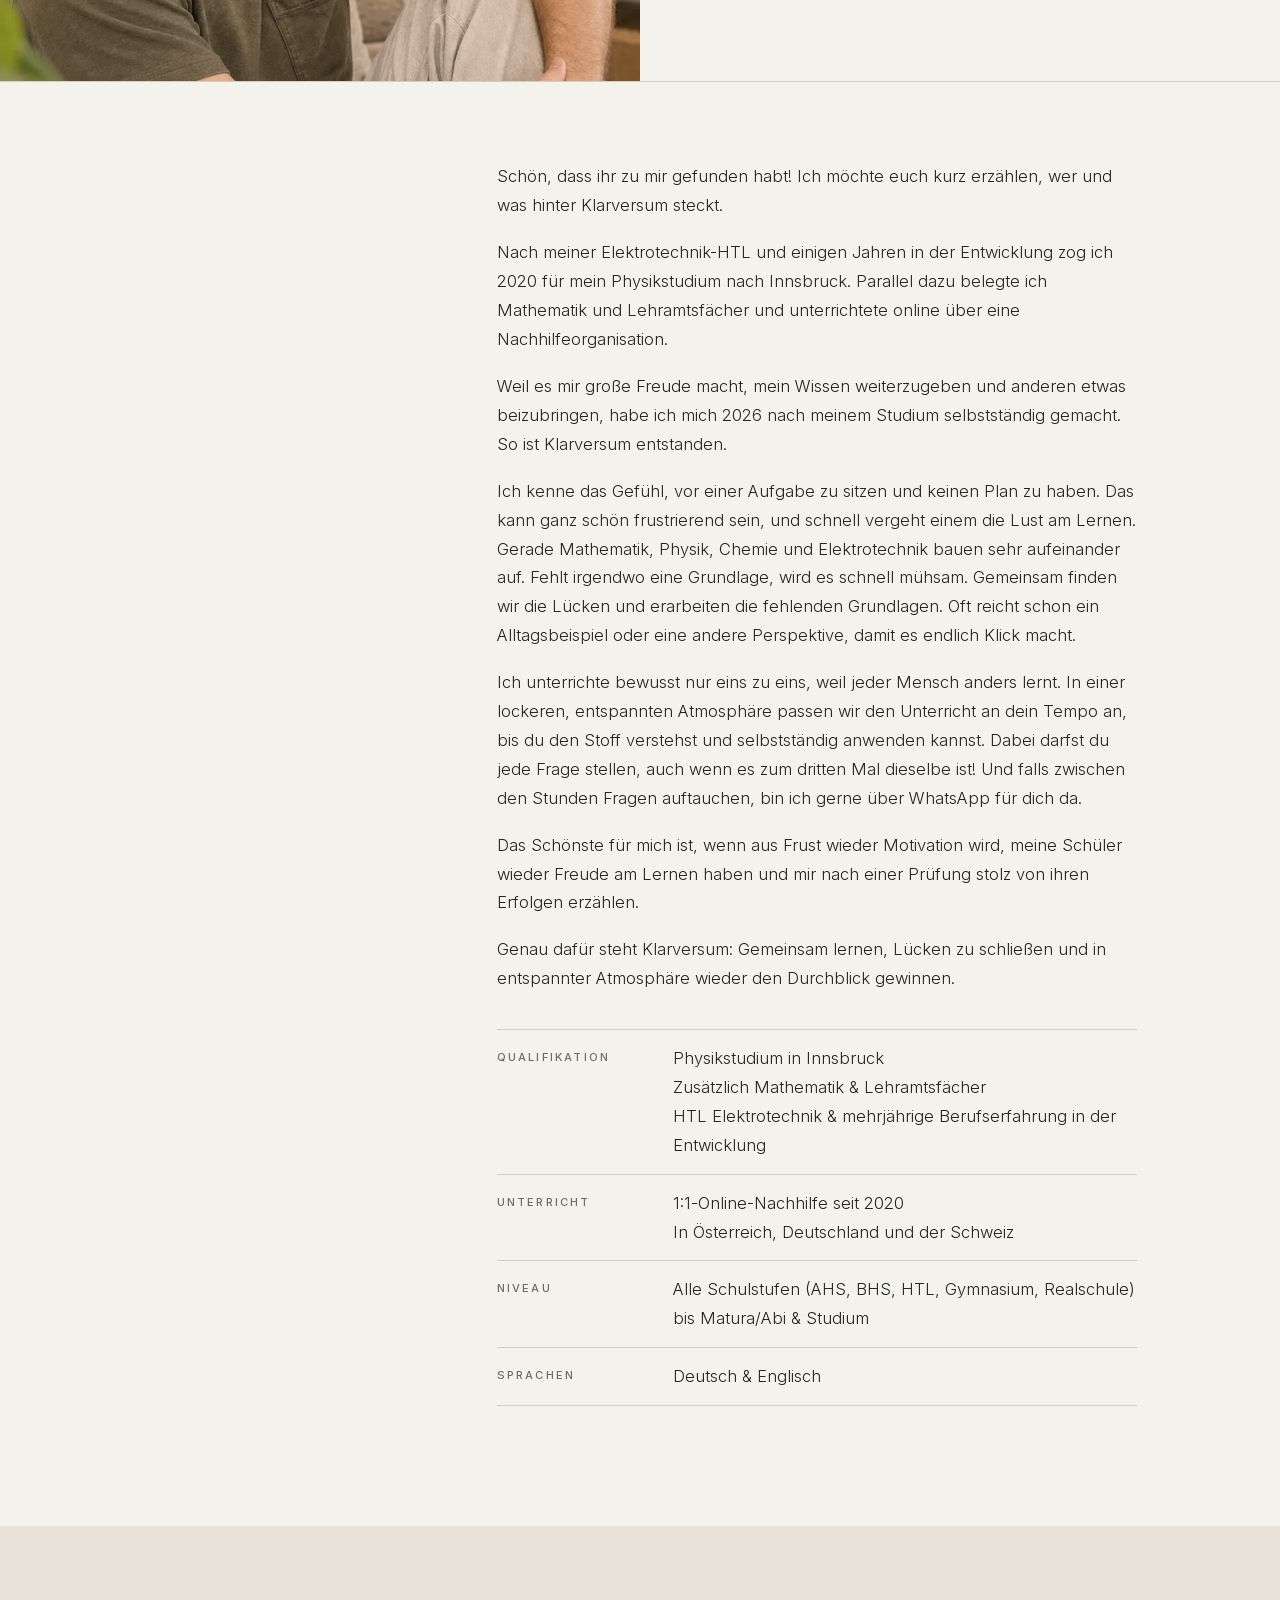
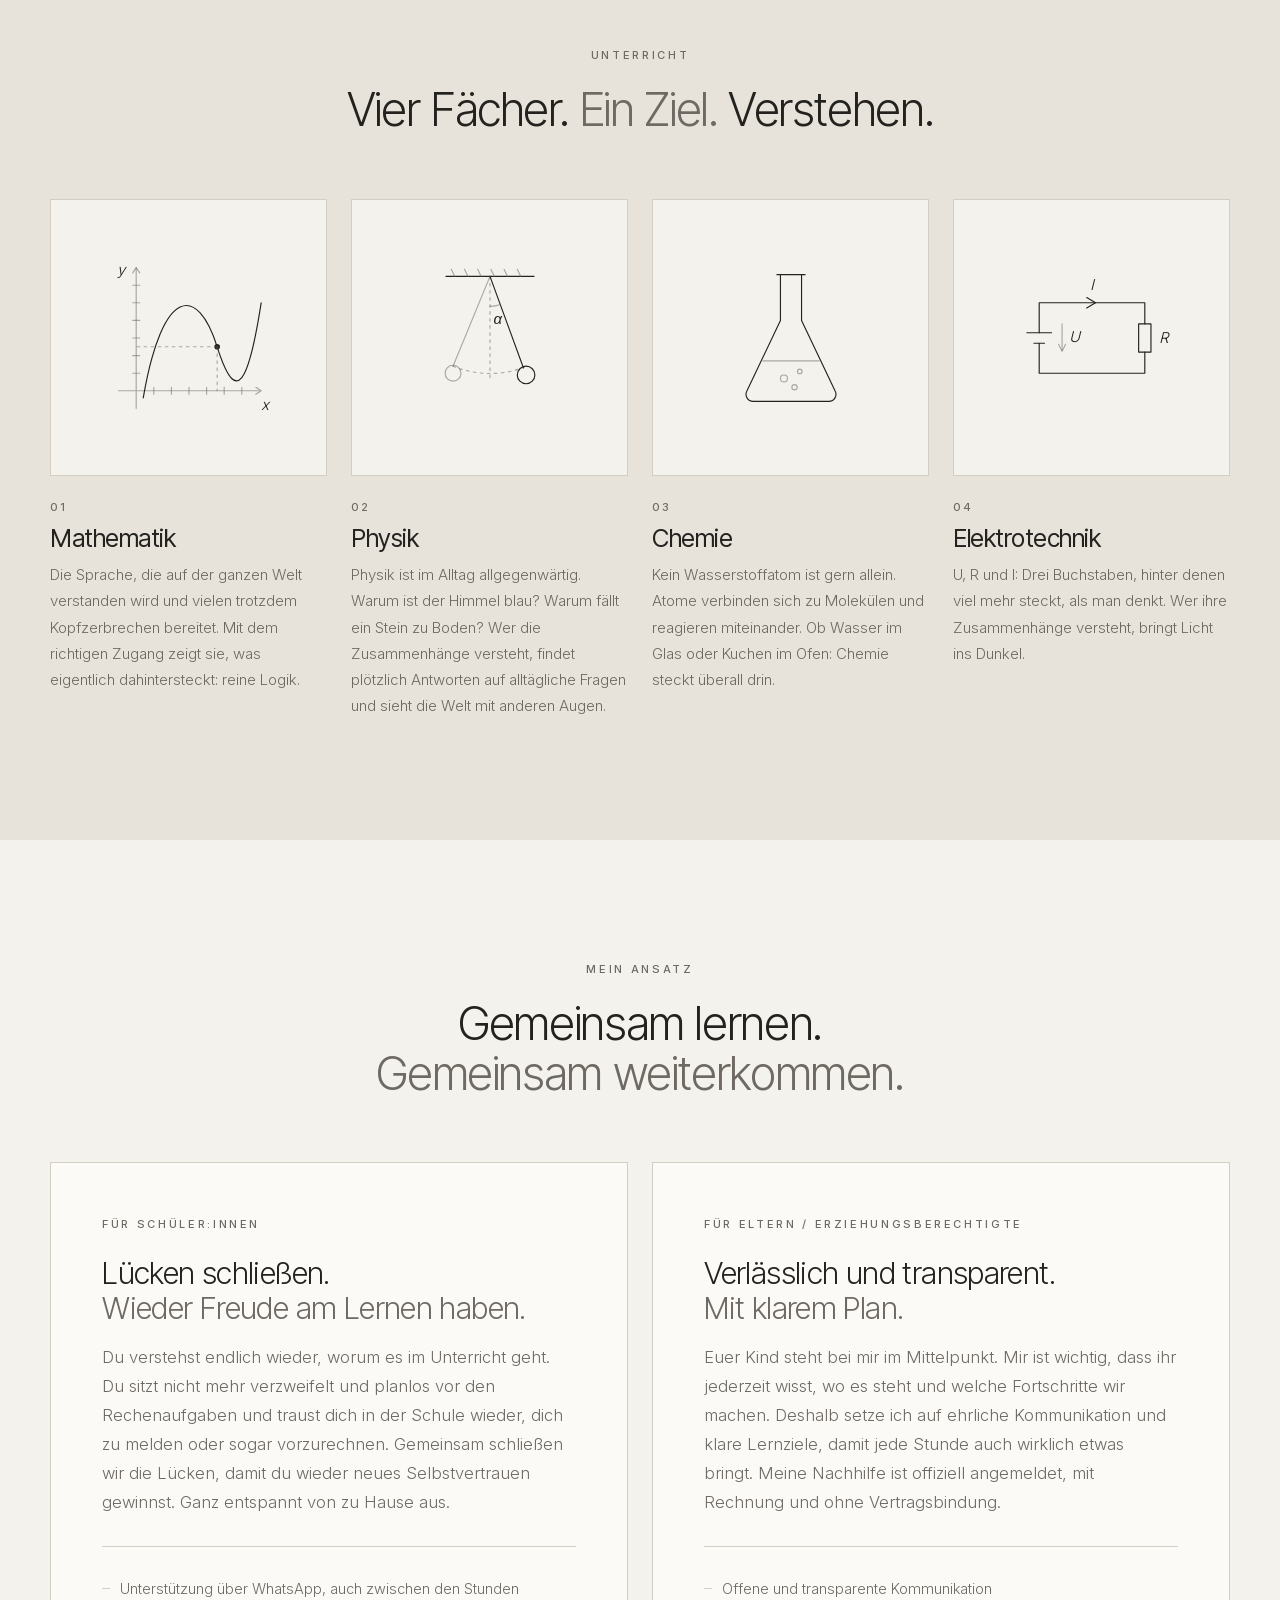
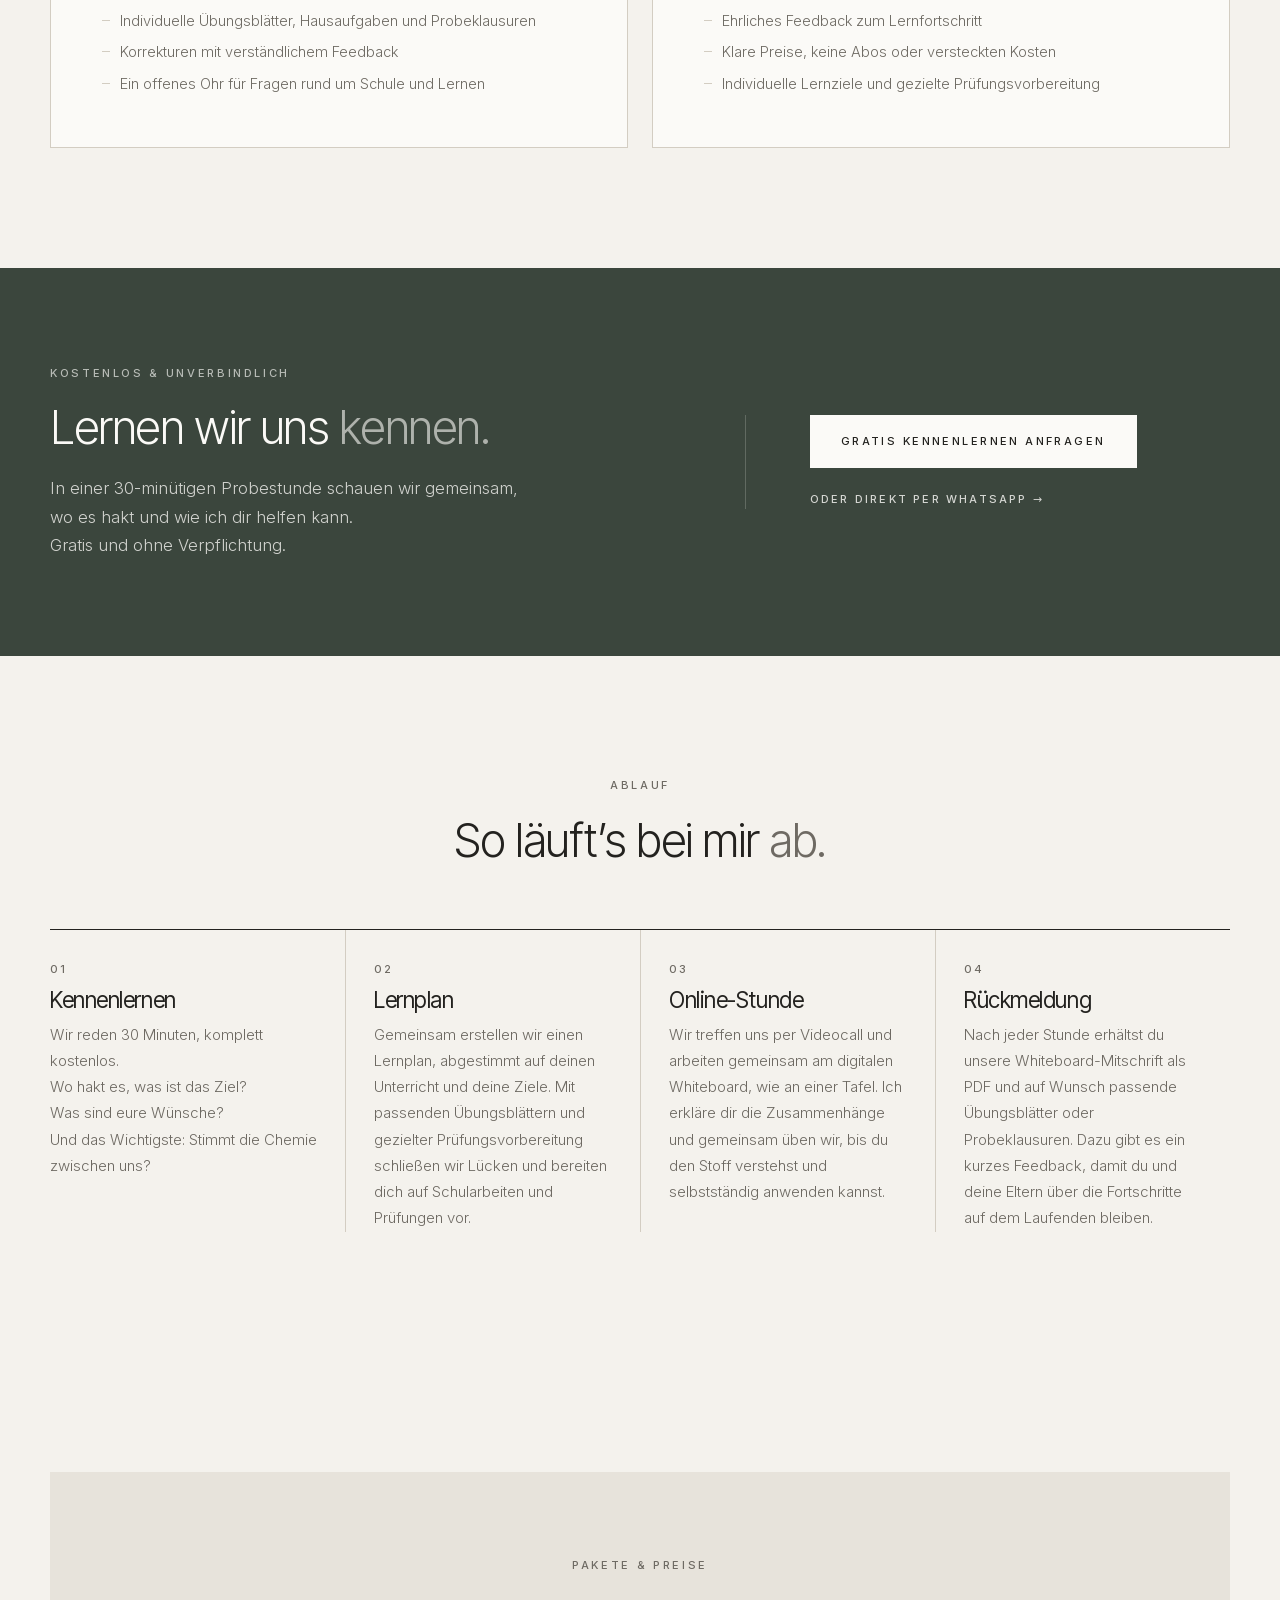
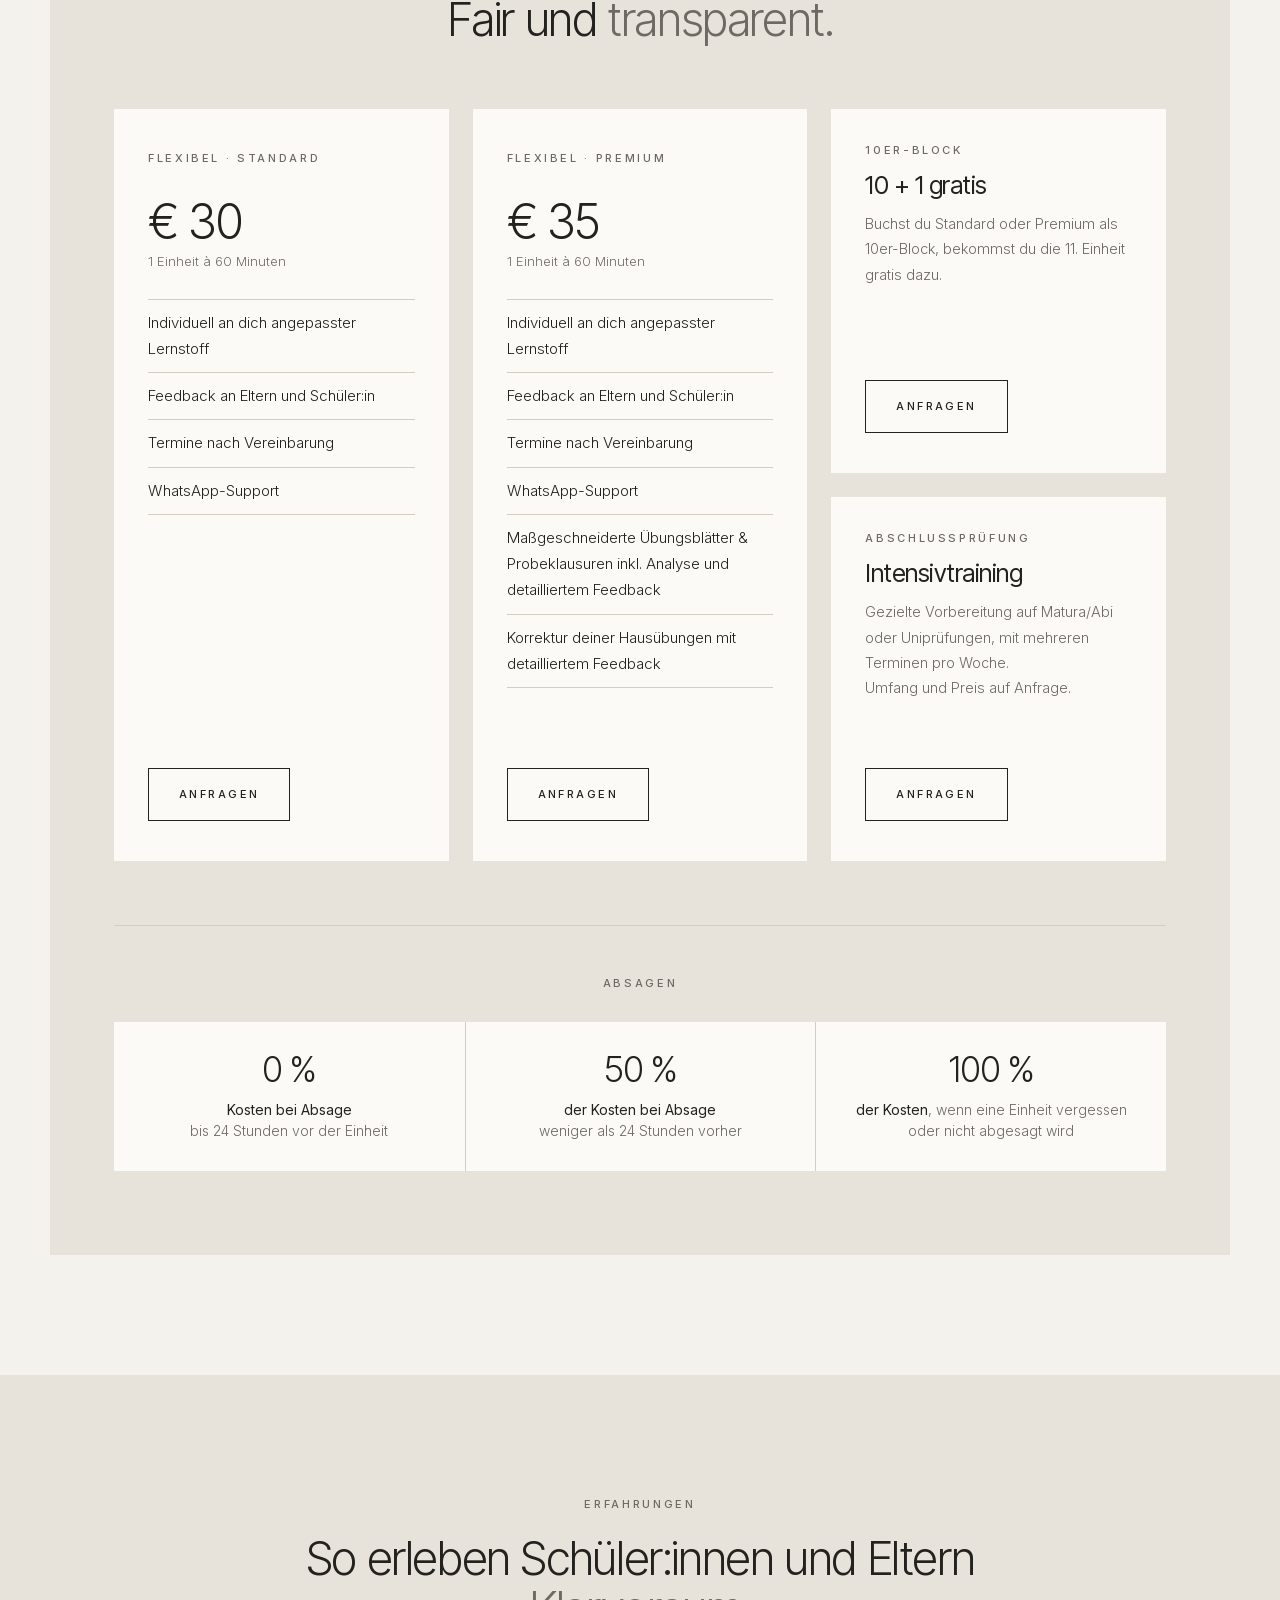
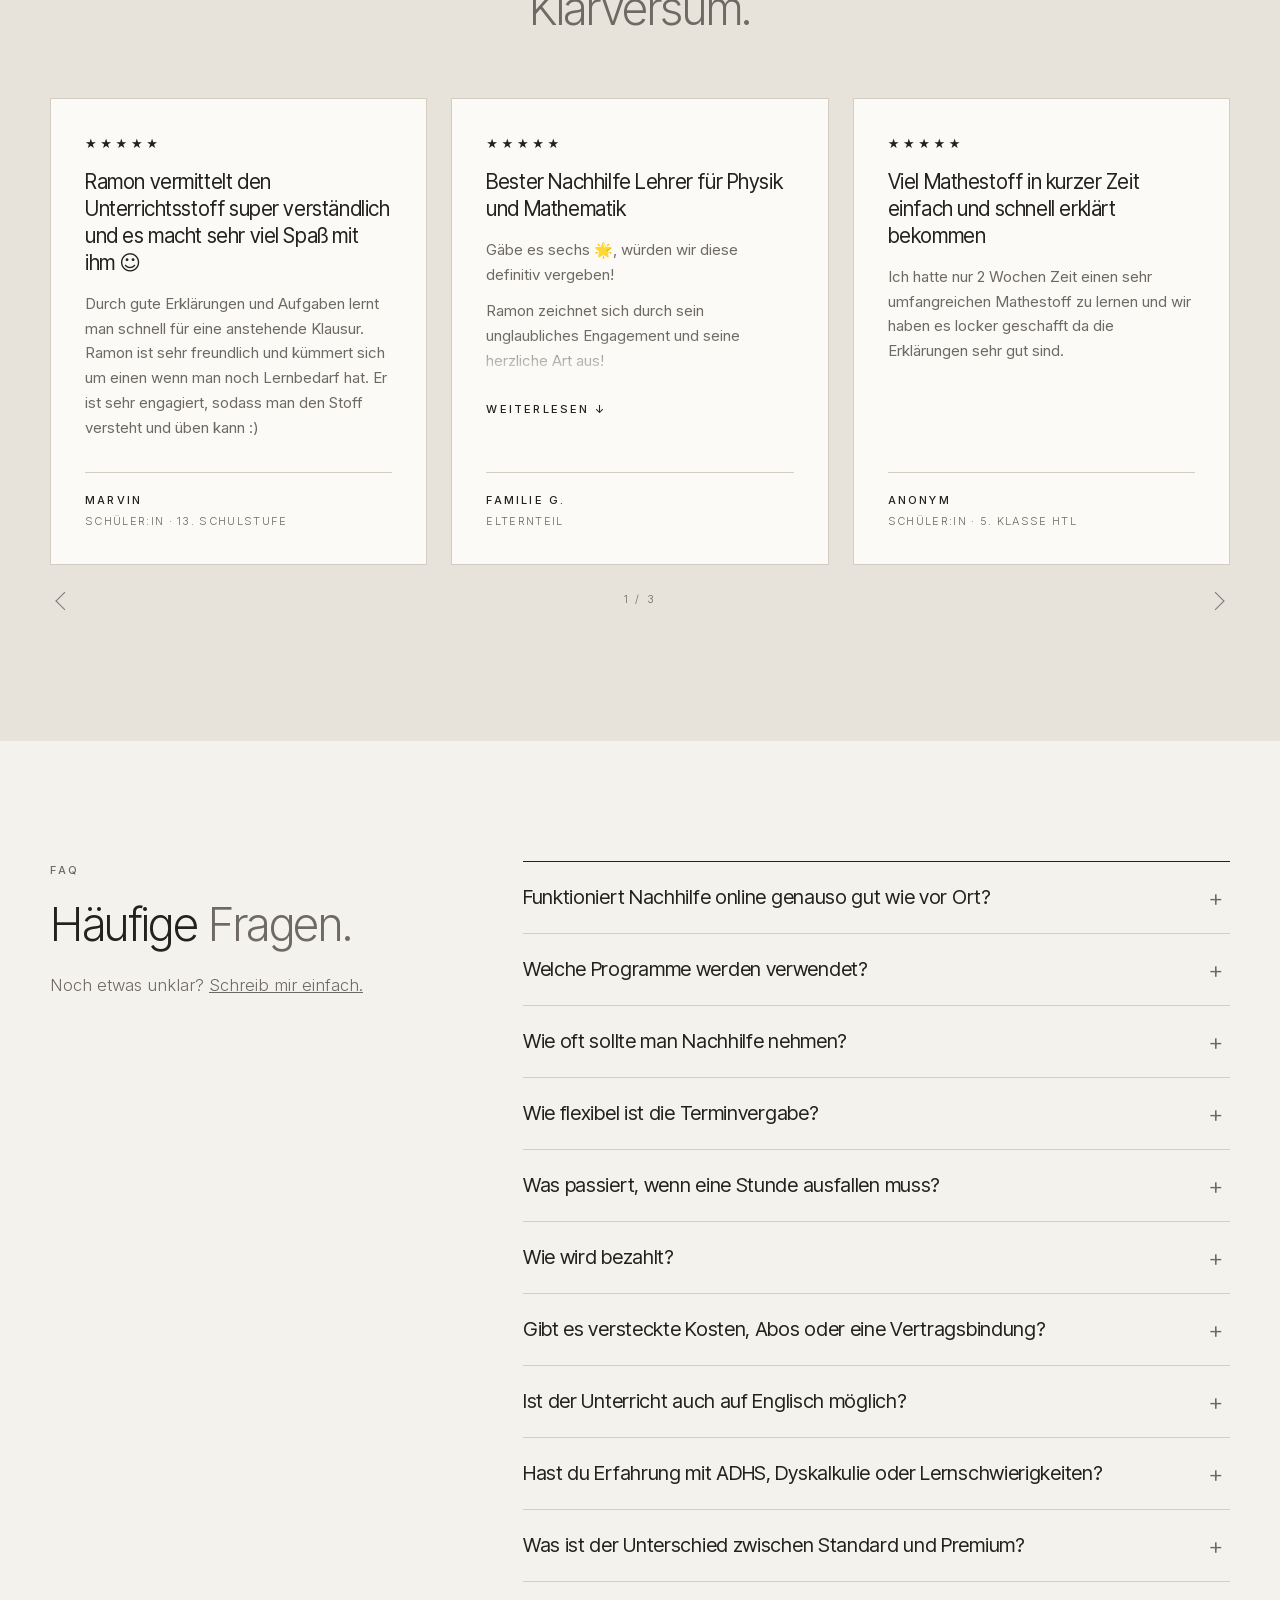
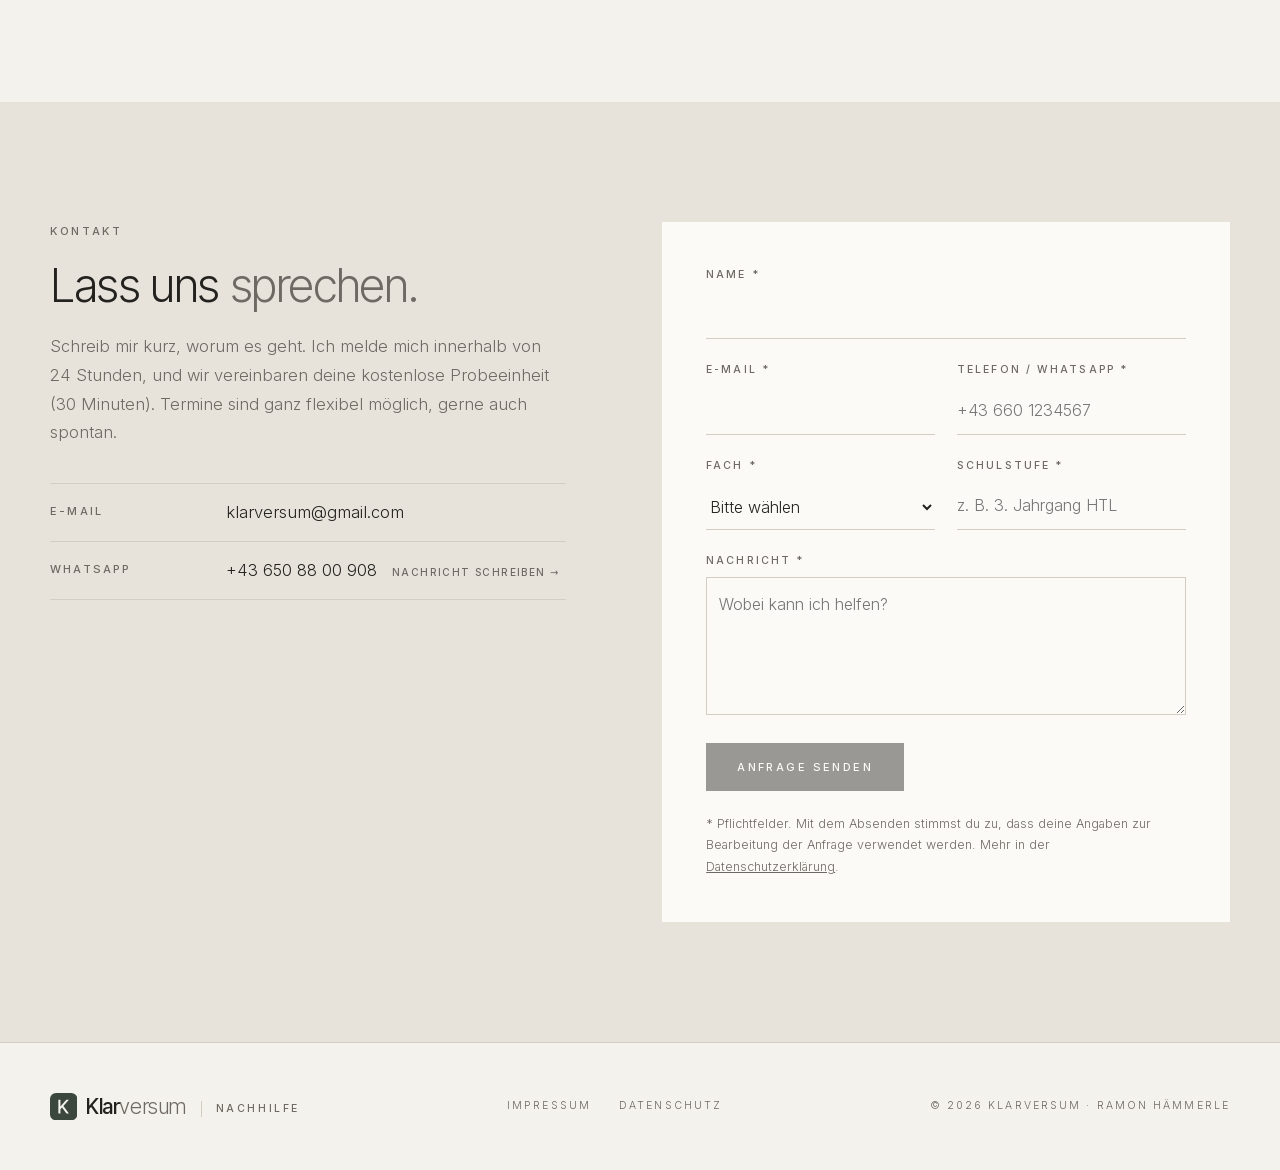
==== commit 086dea64: "Kontaktformular: E-Mail-Prüfung, Telefon mit Ländervorwahl als Pflichtfeld, Datenschutz ergänzt" ====
--- a/index.html
+++ b/index.html
@@ -211,7 +211,7 @@
 <link rel="icon" href="favicon.ico" sizes="any">
 <link rel="icon" href="favicon.svg" type="image/svg+xml">
 <link rel="apple-touch-icon" href="apple-touch-icon.png">
-<link rel="stylesheet" href="style.css?v=43">
+<link rel="stylesheet" href="style.css?v=44">
 <script defer src="https://cloud.umami.is/script.js" data-website-id="71b133f1-44a5-4e5a-97ea-cd241fa193fd"></script>
 </head>
 <body>
@@ -688,9 +688,16 @@
         <label>Name *
           <input type="text" name="name" required autocomplete="name">
         </label>
-        <label>E-Mail *
-          <input type="email" name="email" required autocomplete="email">
-        </label>
+        <div class="row">
+          <label>E-Mail *
+            <input type="email" name="email" required autocomplete="email" inputmode="email">
+            <span class="field-msg" id="email-msg" aria-live="polite"></span>
+          </label>
+          <label>Telefon / WhatsApp *
+            <input type="tel" name="telefon" required autocomplete="tel" inputmode="tel" placeholder="+43 660 1234567">
+            <span class="field-msg" id="tel-msg" aria-live="polite"></span>
+          </label>
+        </div>
         <div class="row">
           <label>Fach *
             <select name="fach" required>
@@ -773,11 +780,86 @@
   const FORM_KEY = '039d34dc-af20-40a5-b442-c0023825596a'; // Web3Forms
   const form = document.getElementById('contact-form');
   const status = document.getElementById('form-status');
+
+  // --- Prüfung von E-Mail und Telefon (Senden erst möglich, wenn beides passt) ---
+  const T = {bad_email: 'Bitte überprüfe deine E-Mail-Adresse.', meant: 'Meintest du', keep: 'Nein, stimmt so', nodomain: 'Diese E-Mail-Domain scheint keine E-Mails zu empfangen. Bitte überprüfe die Adresse.', bad_tel: 'Bitte gib eine gültige Telefonnummer mit Ländervorwahl ein, z. B. +43 660 1234567.', need_cc: 'Bitte mit Ländervorwahl eingeben. Tippe auf dein Land:'};
+  const emailIn = form.querySelector('[name=email]'), telIn = form.querySelector('[name=telefon]');
+  const emailMsg = document.getElementById('email-msg'), telMsg = document.getElementById('tel-msg');
+  const sendBtn = form.querySelector('button[type=submit]');
+  const KNOWN = ['gmail.com','googlemail.com','gmx.at','gmx.de','gmx.net','gmx.ch','web.de','hotmail.com','hotmail.de','outlook.com','outlook.de','live.com','live.at','icloud.com','me.com','yahoo.com','yahoo.de','aon.at','a1.net','chello.at','t-online.de','freenet.de','bluewin.ch','protonmail.com','proton.me','klarversum.at'];
+  const EMAIL_RE = /^[A-Za-z0-9._%+'-]+@[A-Za-z0-9](?:[A-Za-z0-9-]*[A-Za-z0-9])?(?:\.[A-Za-z0-9](?:[A-Za-z0-9-]*[A-Za-z0-9])?)*\.[A-Za-z]{2,}$/;
+  const domainCache = {}, kept = new Set();
+  let emailOk = false, telOk = false;
+  const lev = (a, b) => { const m = [...Array(b.length + 1).keys()]; for (let i = 1; i <= a.length; i++) { let p = m[0]; m[0] = i; for (let j = 1; j <= b.length; j++) { const t = m[j]; m[j] = Math.min(m[j] + 1, m[j - 1] + 1, p + (a[i - 1] === b[j - 1] ? 0 : 1)); p = t; } } return m[b.length]; };
+  function suggest(domain) {
+    if (KNOWN.includes(domain)) return null;
+    const fixed = domain.replace(/\.(con|cmo|ocm|comm|om)$/, '.com').replace(/\.(ta|att)$/, '.at').replace(/\.(ed|dee)$/, '.de');
+    if (fixed !== domain) return fixed;
+    let best = null, bd = 9;
+    for (const k of KNOWN) { const d = lev(domain, k); if (d < bd) { bd = d; best = k; } }
+    return bd > 0 && bd <= (domain.length > 8 ? 2 : 1) ? best : null;
+  }
+  async function domainReceivesMail(domain) {
+    if (KNOWN.includes(domain)) return true;
+    if (domain in domainCache) return domainCache[domain];
+    try {
+      const ctrl = new AbortController(); setTimeout(() => ctrl.abort(), 3500);
+      const q = t => fetch('https://cloudflare-dns.com/dns-query?name=' + encodeURIComponent(domain) + '&type=' + t, { headers: { accept: 'application/dns-json' }, signal: ctrl.signal }).then(r => r.json());
+      const mx = await q('MX');
+      if (mx.Status === 3) return (domainCache[domain] = false);
+      if ((mx.Answer || []).some(a => a.type === 15)) return (domainCache[domain] = true);
+      const a = await q('A');
+      return (domainCache[domain] = (a.Answer || []).some(x => x.type === 1));
+    } catch { return true; } // Prüfung nicht möglich (offline, Zeitüberschreitung): nicht blockieren
+  }
+  function showMsg(el, input, html) { el.innerHTML = html || ''; input.classList.toggle('invalid', !!html); input.setAttribute('aria-invalid', html ? 'true' : 'false'); }
+  async function checkEmail(show) {
+    const v = emailIn.value.trim(); emailOk = false;
+    if (!EMAIL_RE.test(v)) { if (show && v) showMsg(emailMsg, emailIn, T.bad_email); else if (!v) showMsg(emailMsg, emailIn, ''); return update(); }
+    const [local, domain] = [v.slice(0, v.lastIndexOf('@')), v.slice(v.lastIndexOf('@') + 1).toLowerCase()];
+    const s = kept.has(domain) ? null : suggest(domain);
+    if (s) { showMsg(emailMsg, emailIn, T.meant + ' <button type="button" data-fix="' + local + '@' + s + '">' + local + '@' + s + '</button>? · <button type="button" data-keep="' + domain + '">' + T.keep + '</button>'); }
+    else showMsg(emailMsg, emailIn, '');
+    const ok = await domainReceivesMail(domain);
+    if (emailIn.value.trim() !== v) return; // inzwischen geändert: Ergebnis gehört zu einer alten Eingabe
+    if (!ok) { showMsg(emailMsg, emailIn, T.nodomain); return update(); }
+    emailOk = !s; // bei Verdacht auf Tippfehler erst korrigieren oder bestätigen
+    update();
+  }
+  function checkTel(show) {
+    const v = telIn.value.trim(), digits = v.replace(/[\s\/().-]/g, '');
+    telOk = /^(\+|00)[1-9]\d{6,14}$/.test(digits); // Ländervorwahl ist Pflicht
+    let msg = '';
+    if (!telOk && show && v) {
+      if (/^0[1-9]\d{5,}$/.test(digits)) { // nationale Nummer ohne Vorwahl, z. B. 0660 …
+        const rest = v.replace(/^\s*0/, '');
+        msg = T.need_cc + ' ' + [['+43', 'AT'], ['+49', 'DE'], ['+41', 'CH']].map(([cc, n]) => '<button type="button" data-tel="' + cc + ' ' + rest + '">' + n + ' ' + cc + '</button>').join(' · ');
+      } else msg = T.bad_tel;
+    }
+    showMsg(telMsg, telIn, msg);
+    update();
+  }
+  function update() { sendBtn.disabled = !(emailOk && telOk && form.checkValidity()); }
+  let tm;
+  emailIn.addEventListener('input', () => { clearTimeout(tm); emailOk = false; update(); tm = setTimeout(() => checkEmail(emailMsg.innerHTML !== ''), 500); });
+  emailIn.addEventListener('blur', () => checkEmail(true));
+  telIn.addEventListener('input', () => checkTel(telMsg.innerHTML !== ''));
+  telIn.addEventListener('blur', () => checkTel(true));
+  telMsg.addEventListener('click', e => { const b = e.target.closest('[data-tel]'); if (!b) return; e.preventDefault(); telIn.value = b.dataset.tel; checkTel(true); });
+  form.addEventListener('input', update); form.addEventListener('change', update);
+  emailMsg.addEventListener('click', e => {
+    const b = e.target.closest('[data-fix],[data-keep]'); if (!b) return; e.preventDefault();
+    if (b.dataset.fix) emailIn.value = b.dataset.fix; else kept.add(b.dataset.keep);
+    checkEmail(true);
+  });
+  update();
   form.addEventListener('submit', async e => {
     e.preventDefault();
     const f = new FormData(form);
     if (f.get('botcheck')) return;
-    const text = `Name: ${f.get('name')}\nE-Mail: ${f.get('email')}\nFach: ${f.get('fach')}\nSchulstufe: ${f.get('stufe')}\n\n${f.get('nachricht')}`;
+    await checkEmail(true); checkTel(true);
+    if (!emailOk || !telOk) { (emailOk ? telIn : emailIn).focus(); return; }
+    const text = `Name: ${f.get('name')}\nE-Mail: ${f.get('email')}\nTelefon: ${f.get('telefon')}\nFach: ${f.get('fach')}\nSchulstufe: ${f.get('stufe')}\n\n${f.get('nachricht')}`;
     if (!FORM_KEY) {
       location.href = 'mailto:klarversum@gmail.com?subject=' + encodeURIComponent('Nachhilfe-Anfrage') + '&body=' + encodeURIComponent(text);
       return;
@@ -794,18 +876,18 @@
           subject: 'Nachhilfe-Anfrage von ' + f.get('name'),
           from_name: 'Klarversum Website',
           replyto: f.get('email'),
-          name: f.get('name'), email: f.get('email'), fach: f.get('fach'),
+          name: f.get('name'), email: f.get('email'), telefon: f.get('telefon'), fach: f.get('fach'),
           schulstufe: f.get('stufe'), nachricht: f.get('nachricht')
         })
       });
       const data = await res.json();
       if (!data.success) throw new Error();
-      form.reset();
+      form.reset(); emailOk = telOk = false; showMsg(emailMsg, emailIn, ''); showMsg(telMsg, telIn, '');
       status.textContent = 'Danke! Deine Anfrage ist angekommen – ich melde mich innerhalb von 24 Stunden.';
     } catch {
       status.textContent = 'Das hat leider nicht geklappt. Bitte schreib direkt an klarversum@gmail.com.';
     } finally {
-      btn.disabled = false;
+      update();
     }
   });
 
--- a/style.css
+++ b/style.css
@@ -437,3 +437,10 @@
 .facts dd > a:first-child { display: inline; }
 .facts .wa-link { display: inline-block; margin: 0 0 0 10px; font-size: 10px; letter-spacing: .14em; color: var(--muted); border-bottom: 0; padding-bottom: 0; }
 .facts .wa-link:hover { color: var(--ink); }
+
+/* Kontaktformular: Hinweise zu E-Mail und Telefon */
+.contact-form .field-msg { display: block; text-transform: none; letter-spacing: 0; font-size: 12.5px; font-weight: 400; line-height: 1.45; color: #9a3b2f; }
+.contact-form .field-msg:empty { display: none; }
+.contact-form .field-msg button { font: inherit; color: var(--accent); text-decoration: underline; background: none; border: 0; padding: 0; cursor: pointer; }
+.contact-form input.invalid { border-color: #9a3b2f; }
+.contact-form .btn:disabled { opacity: .45; cursor: not-allowed; }
